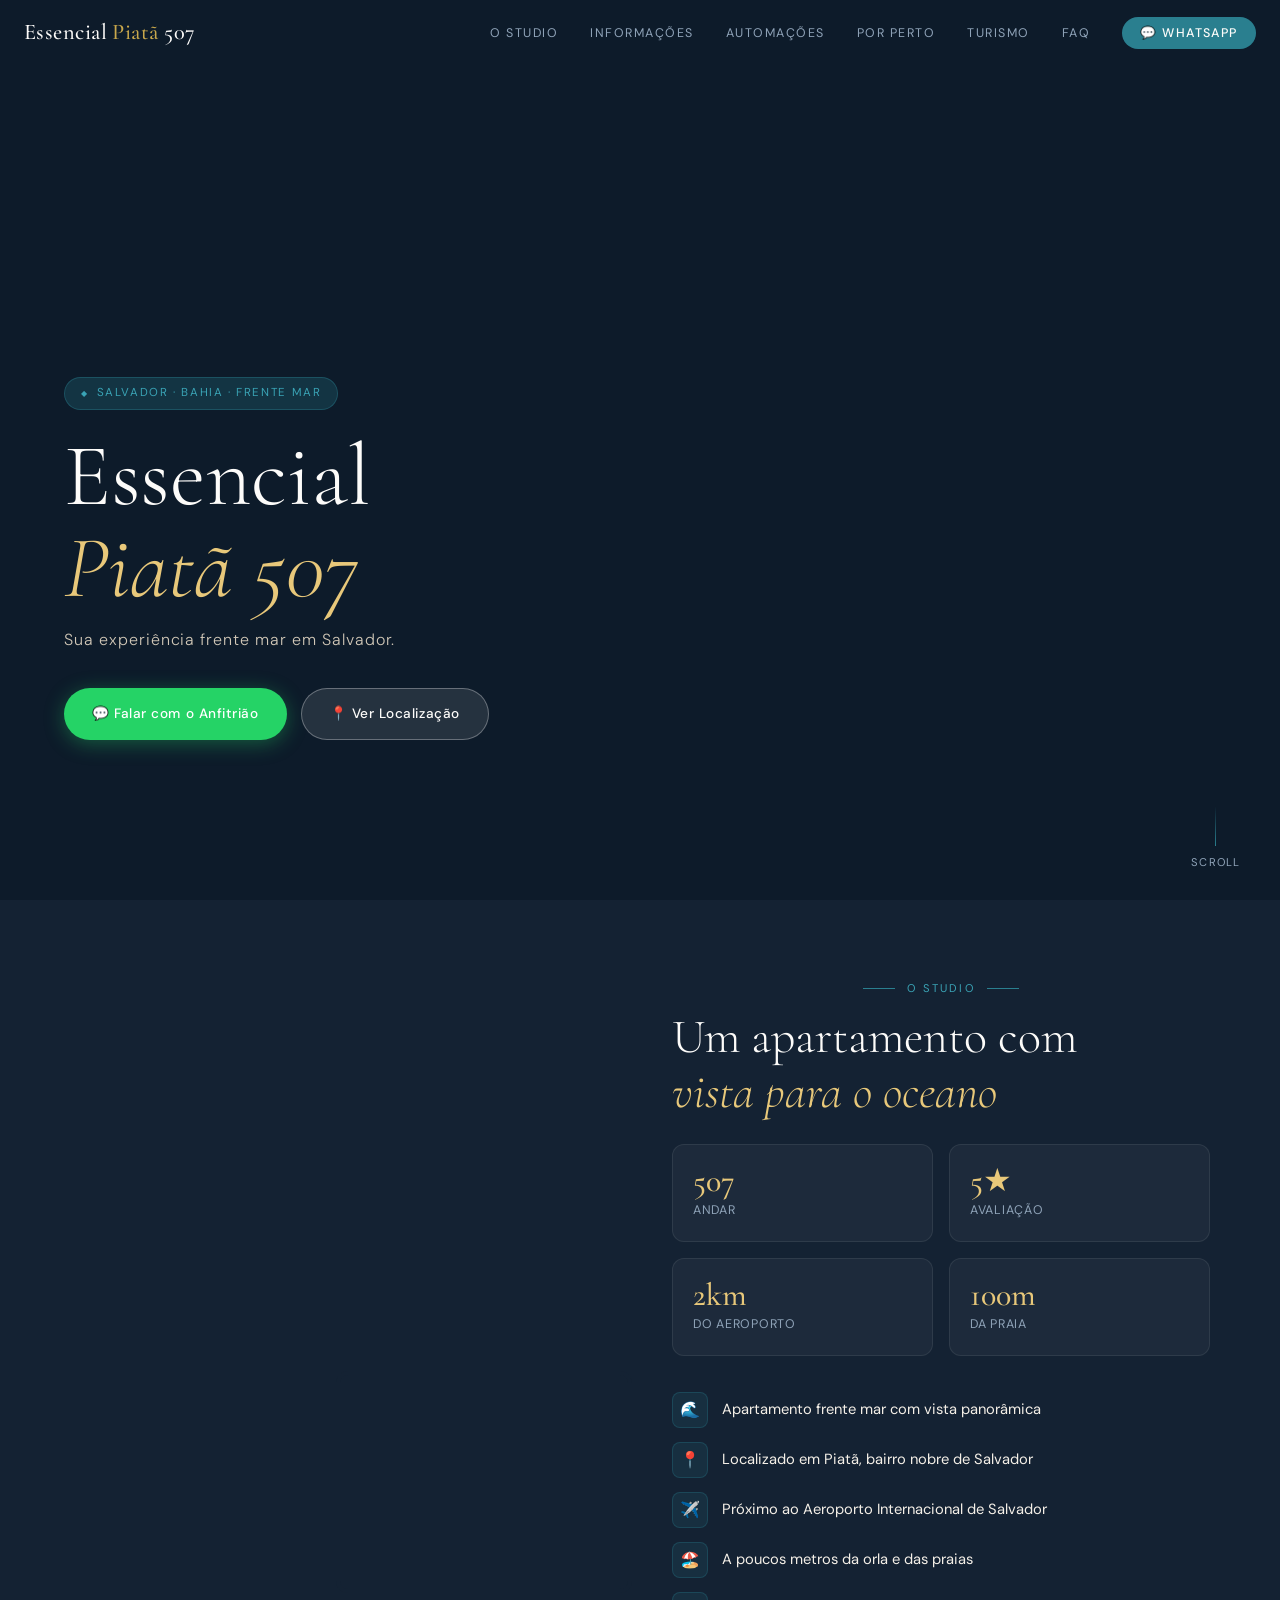
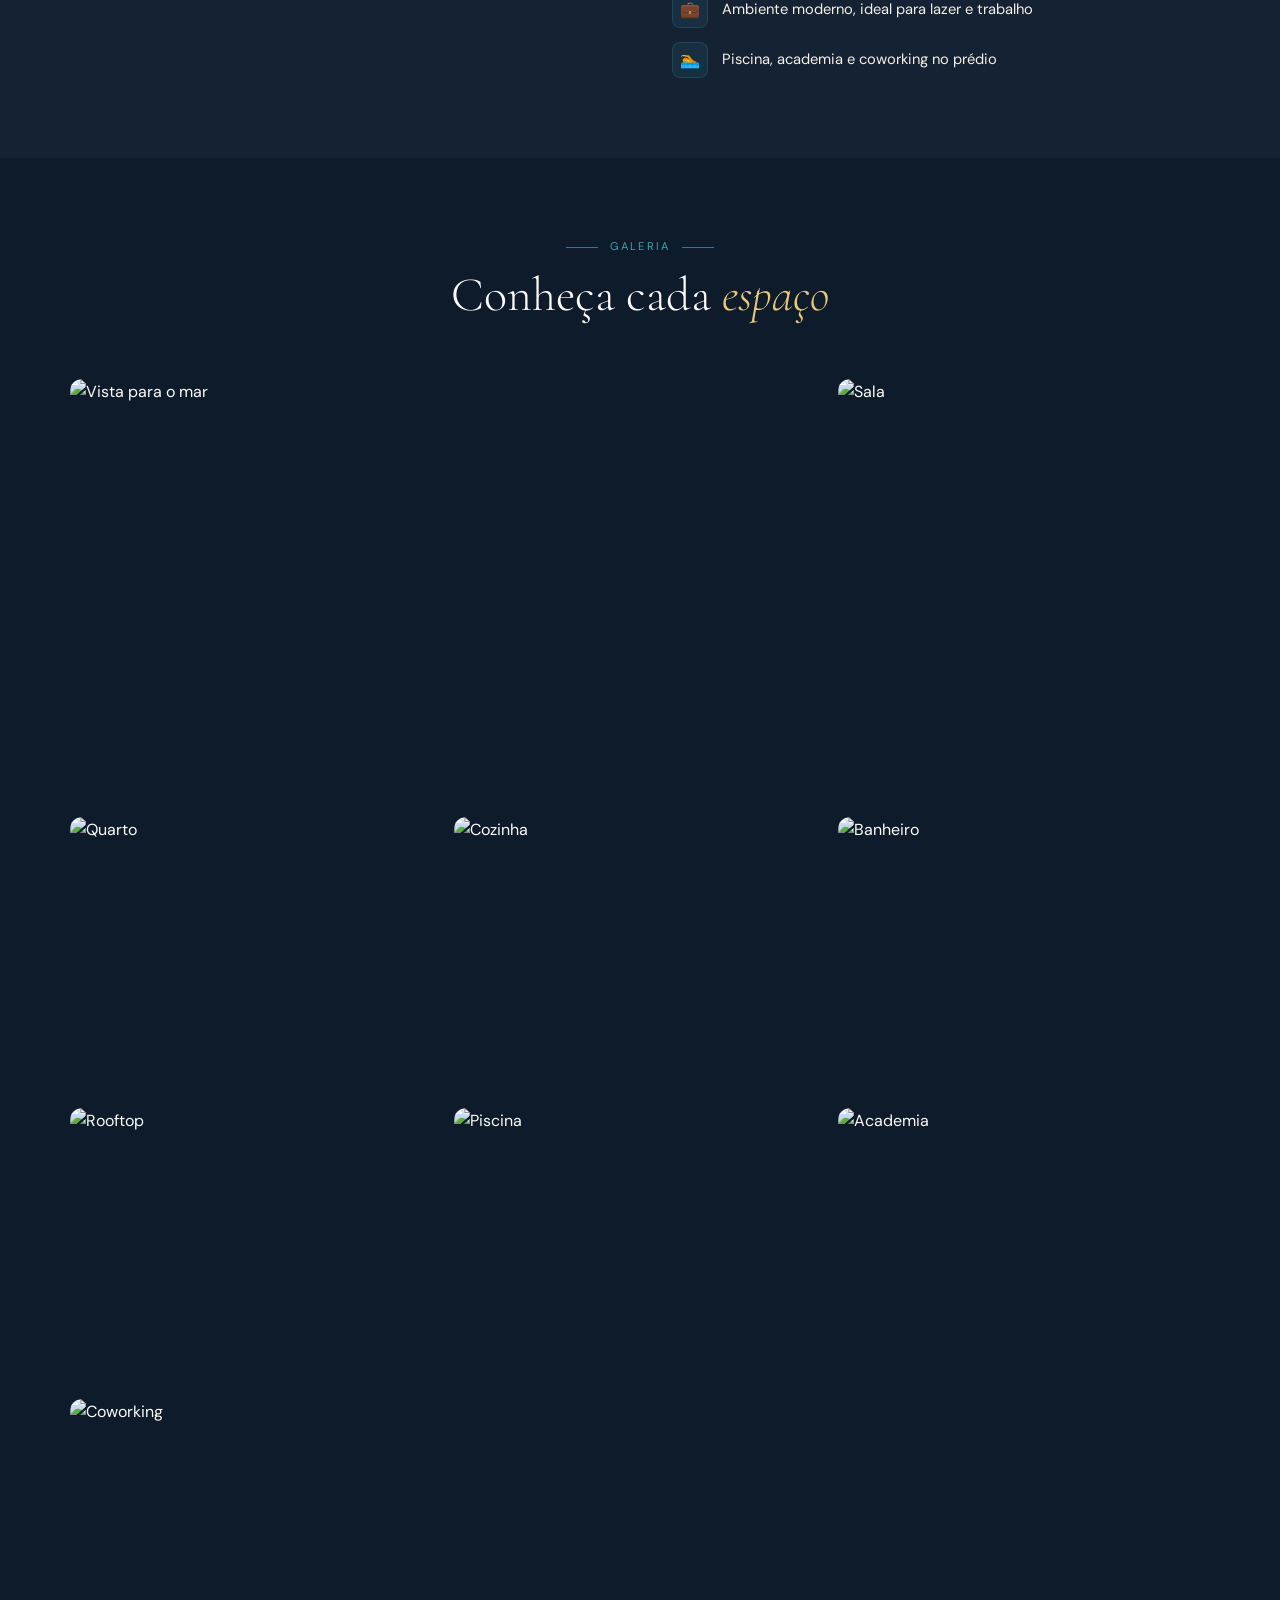
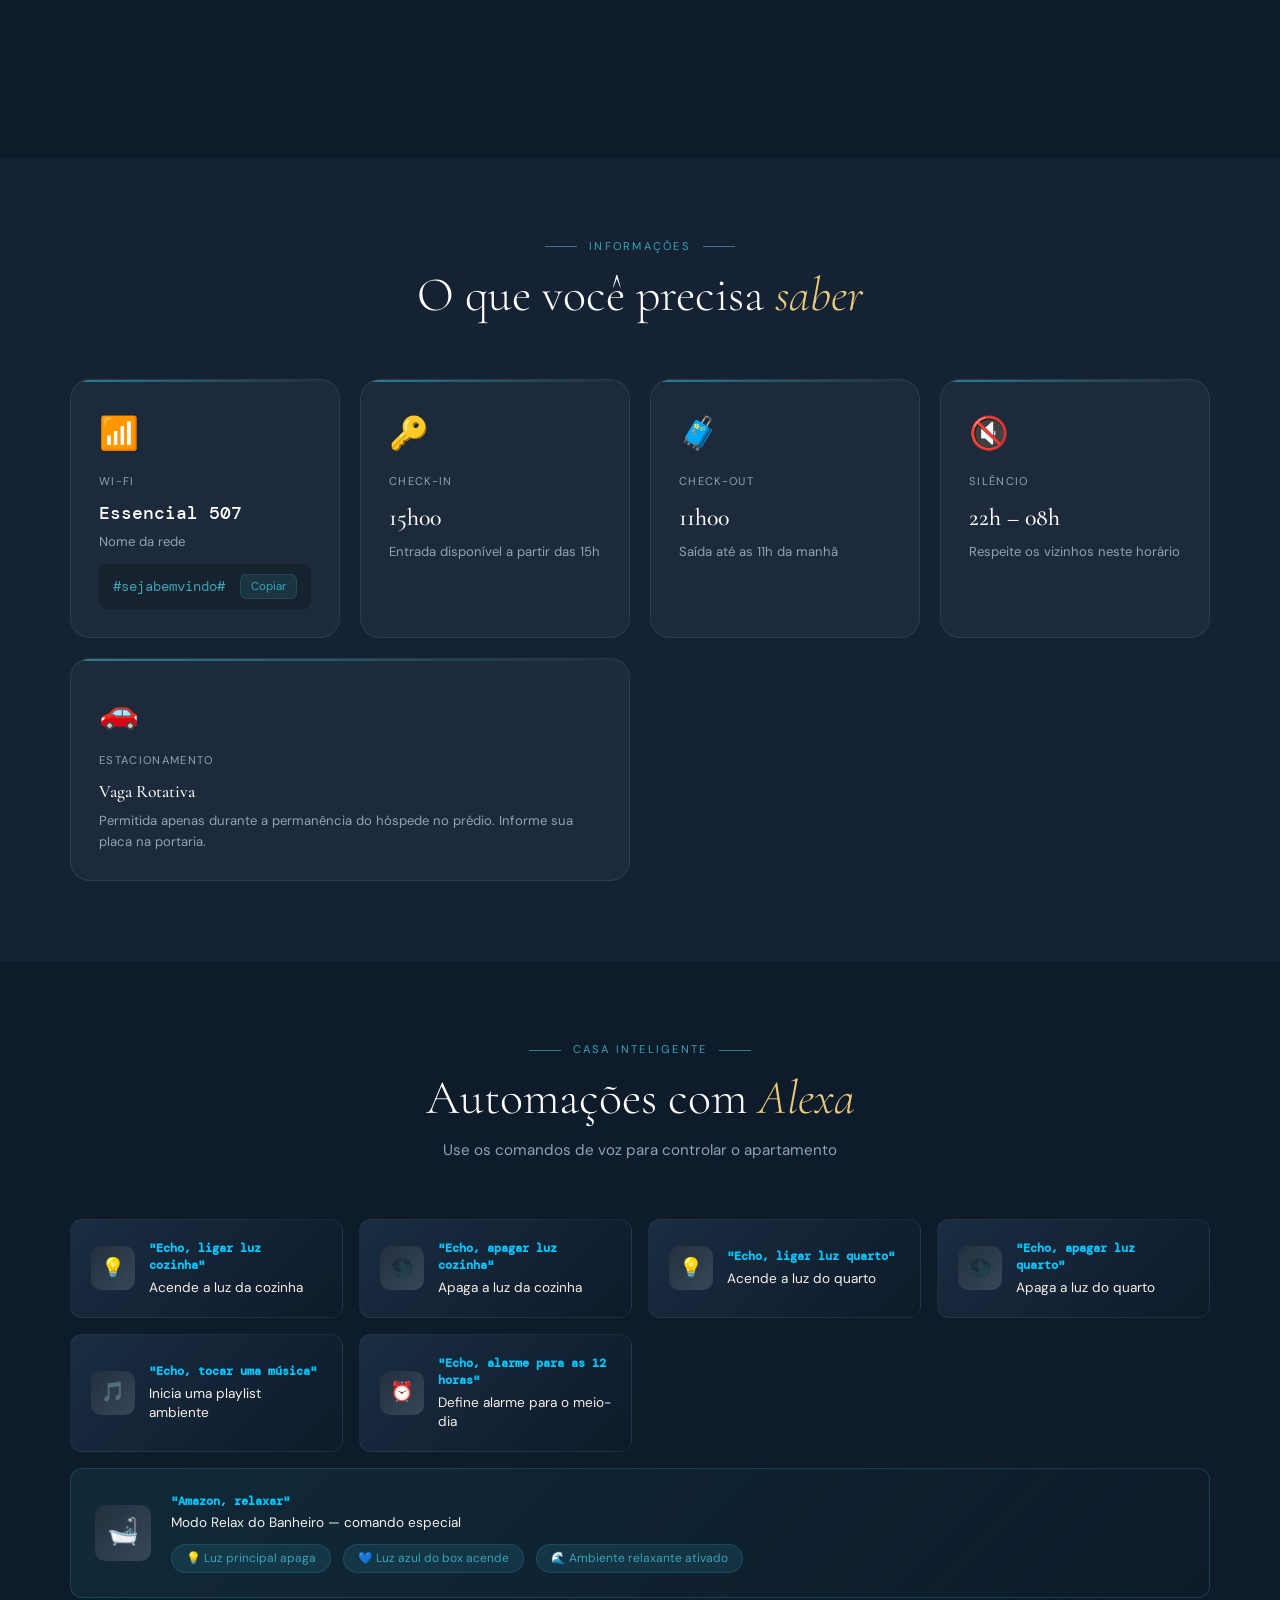
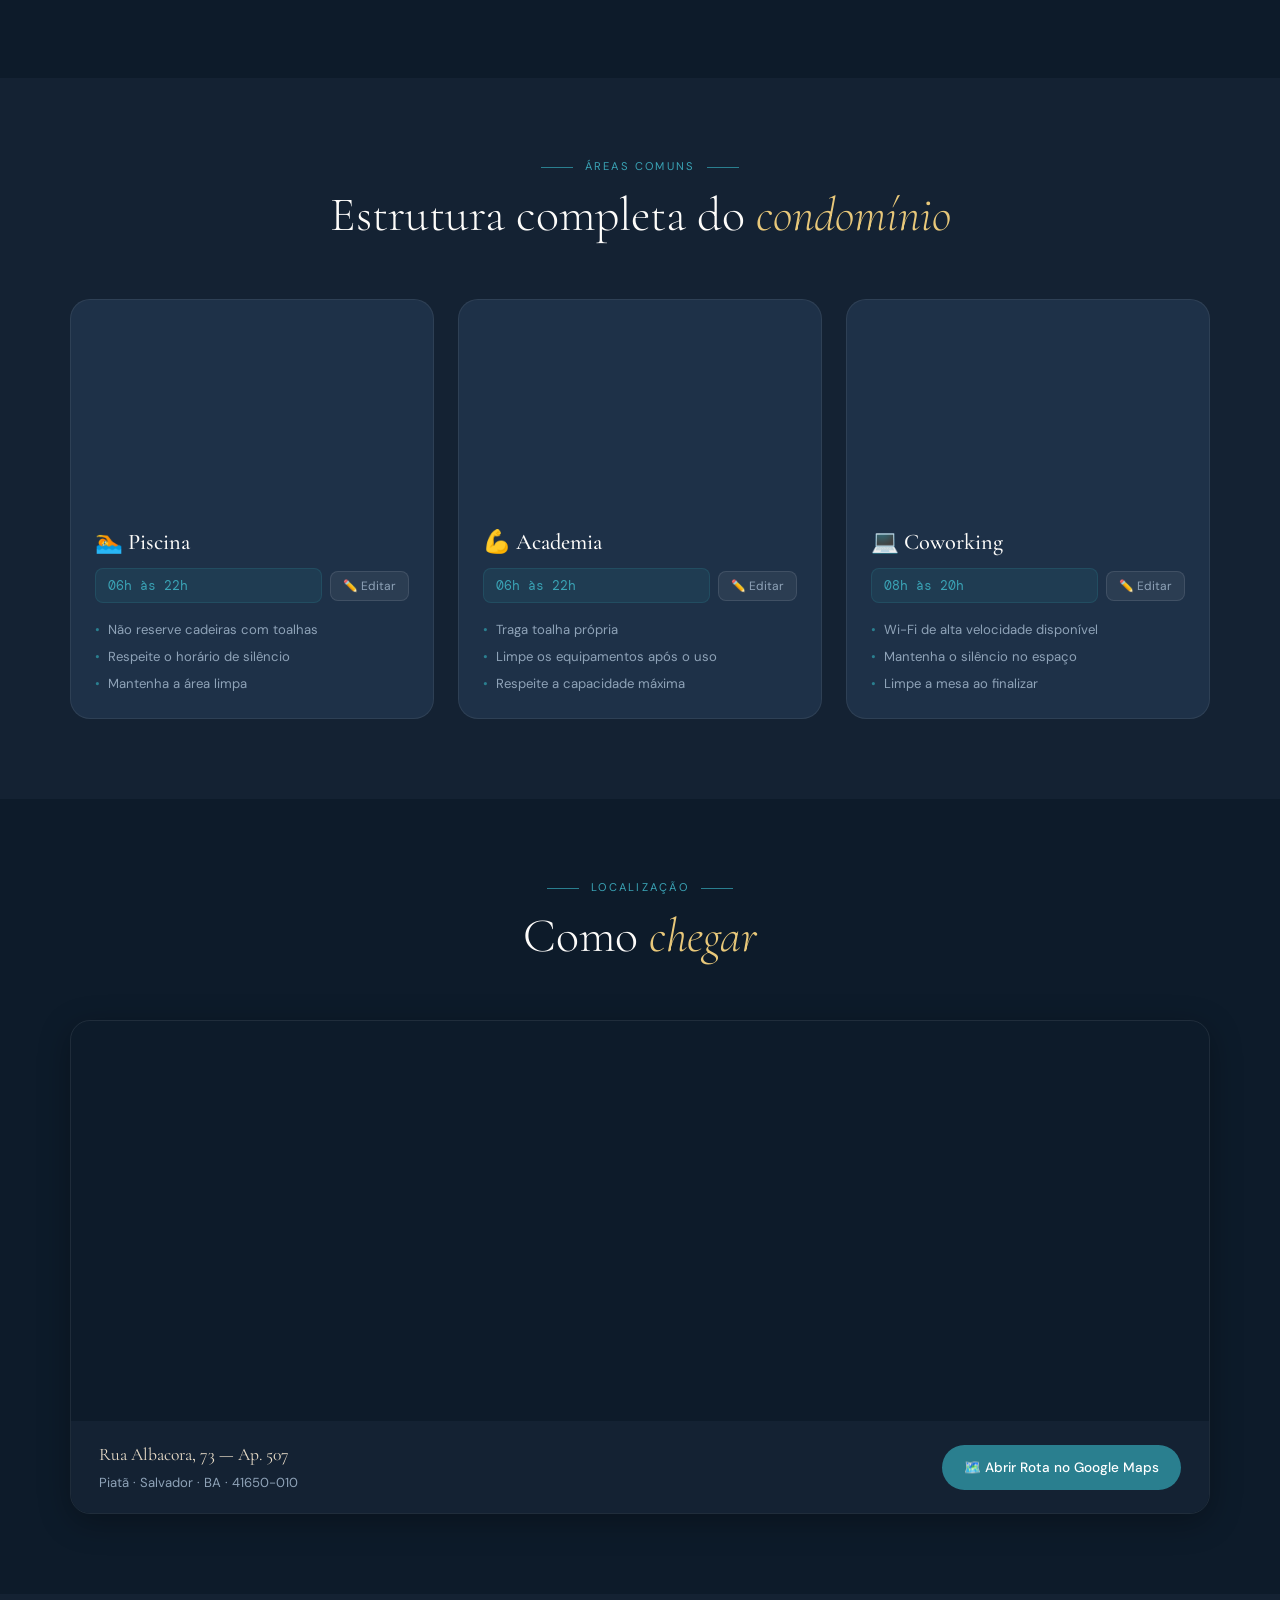
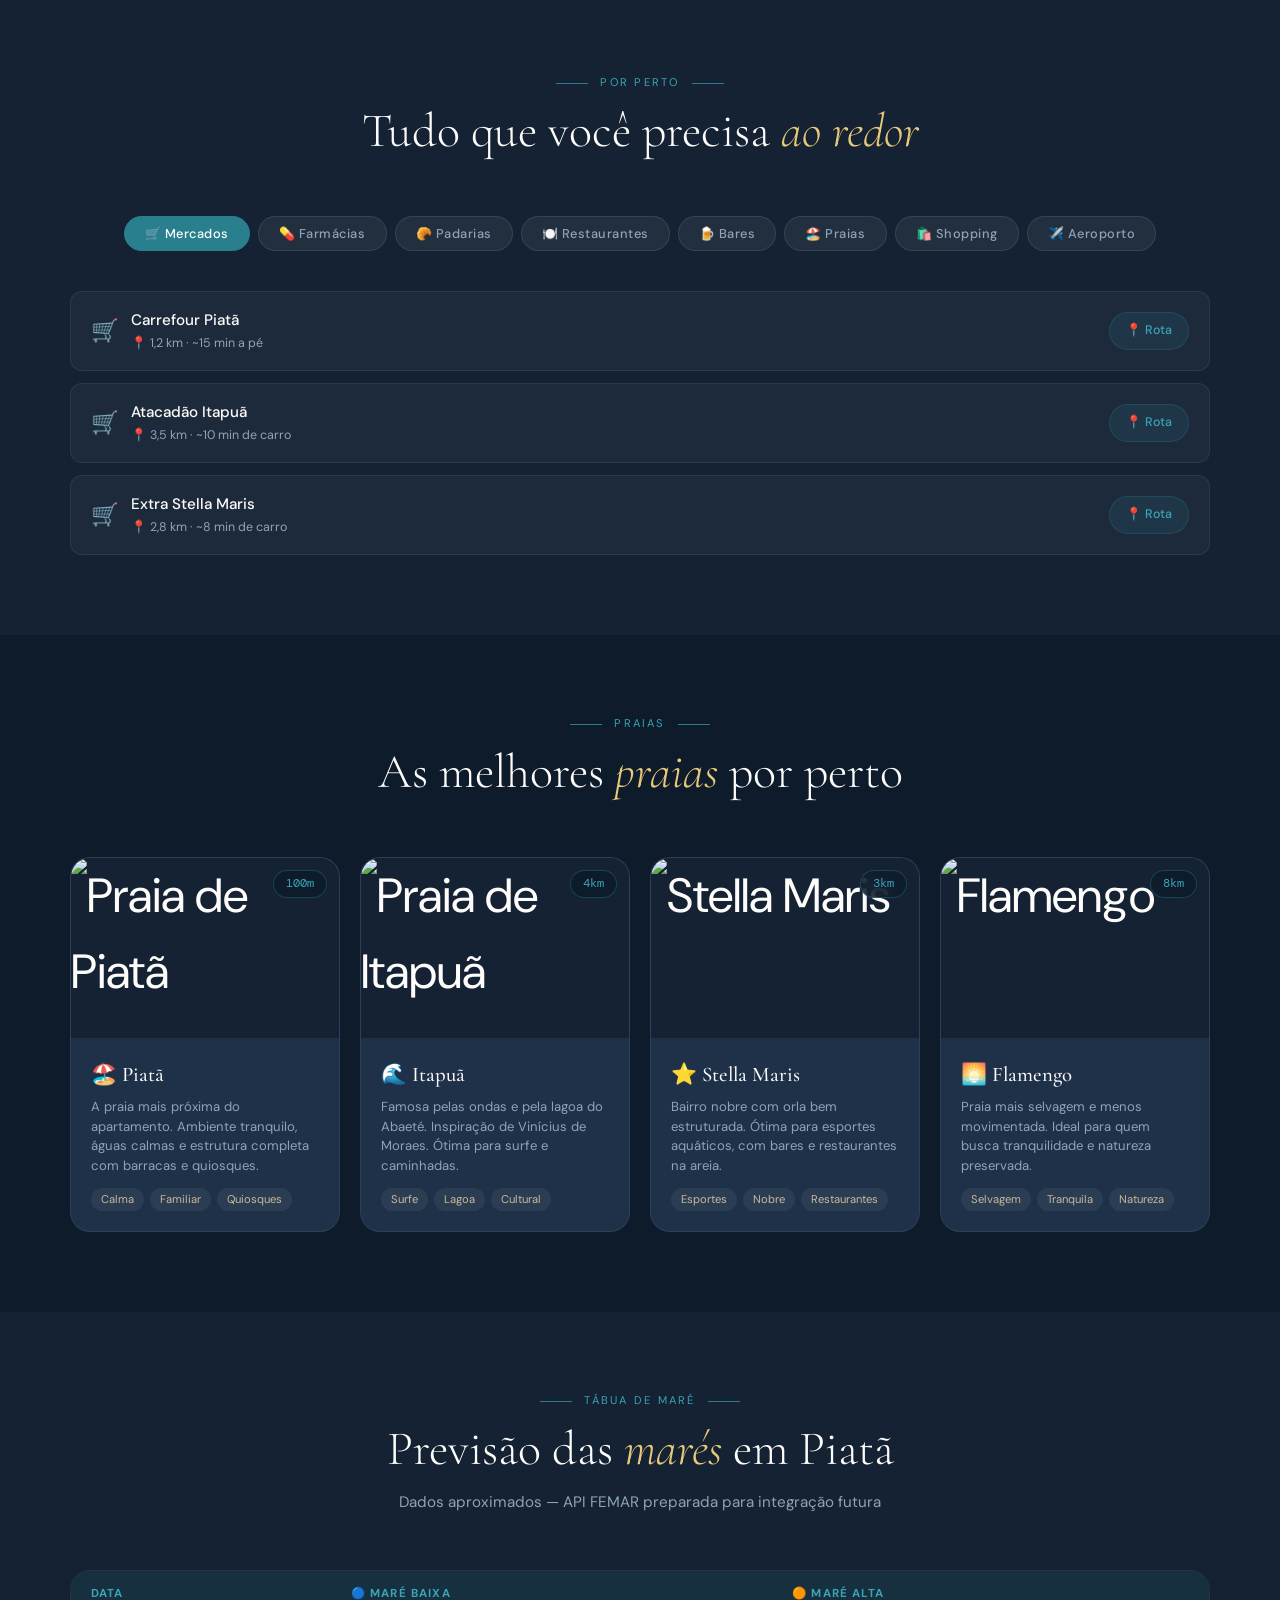
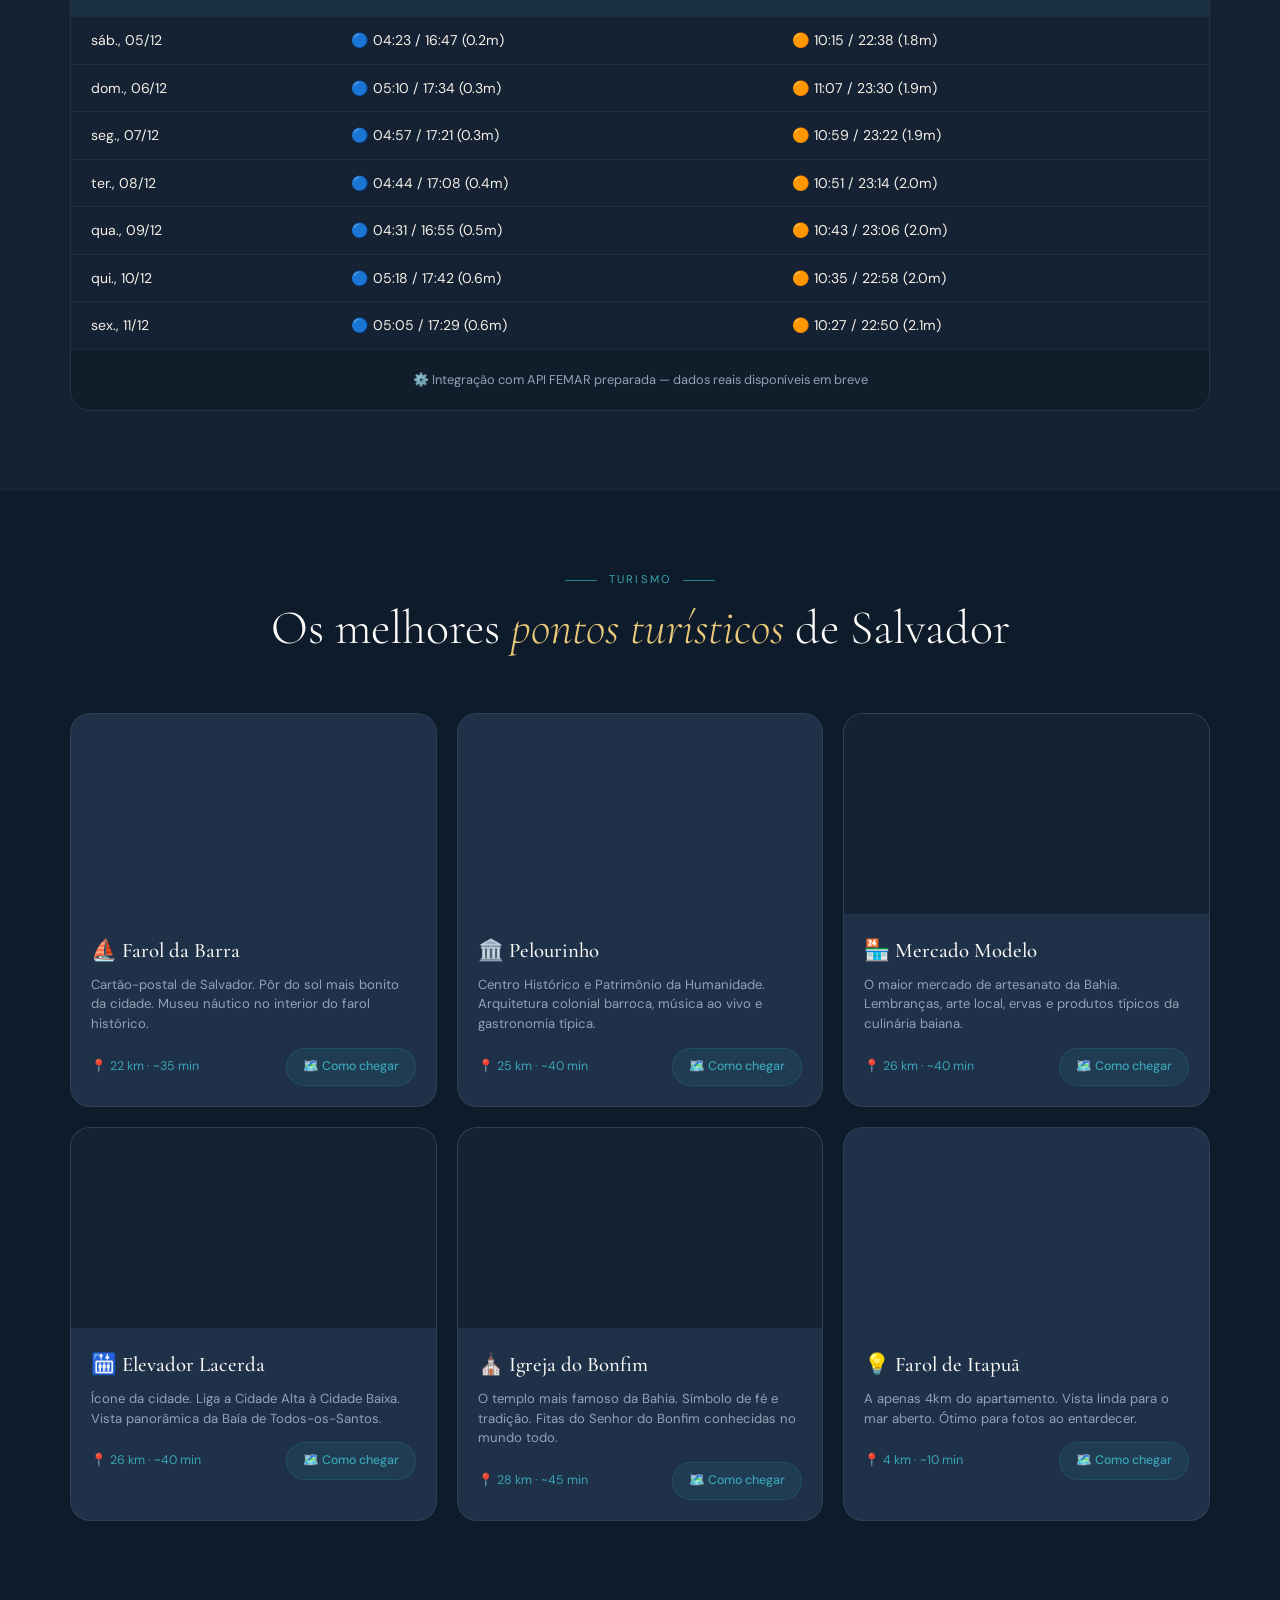
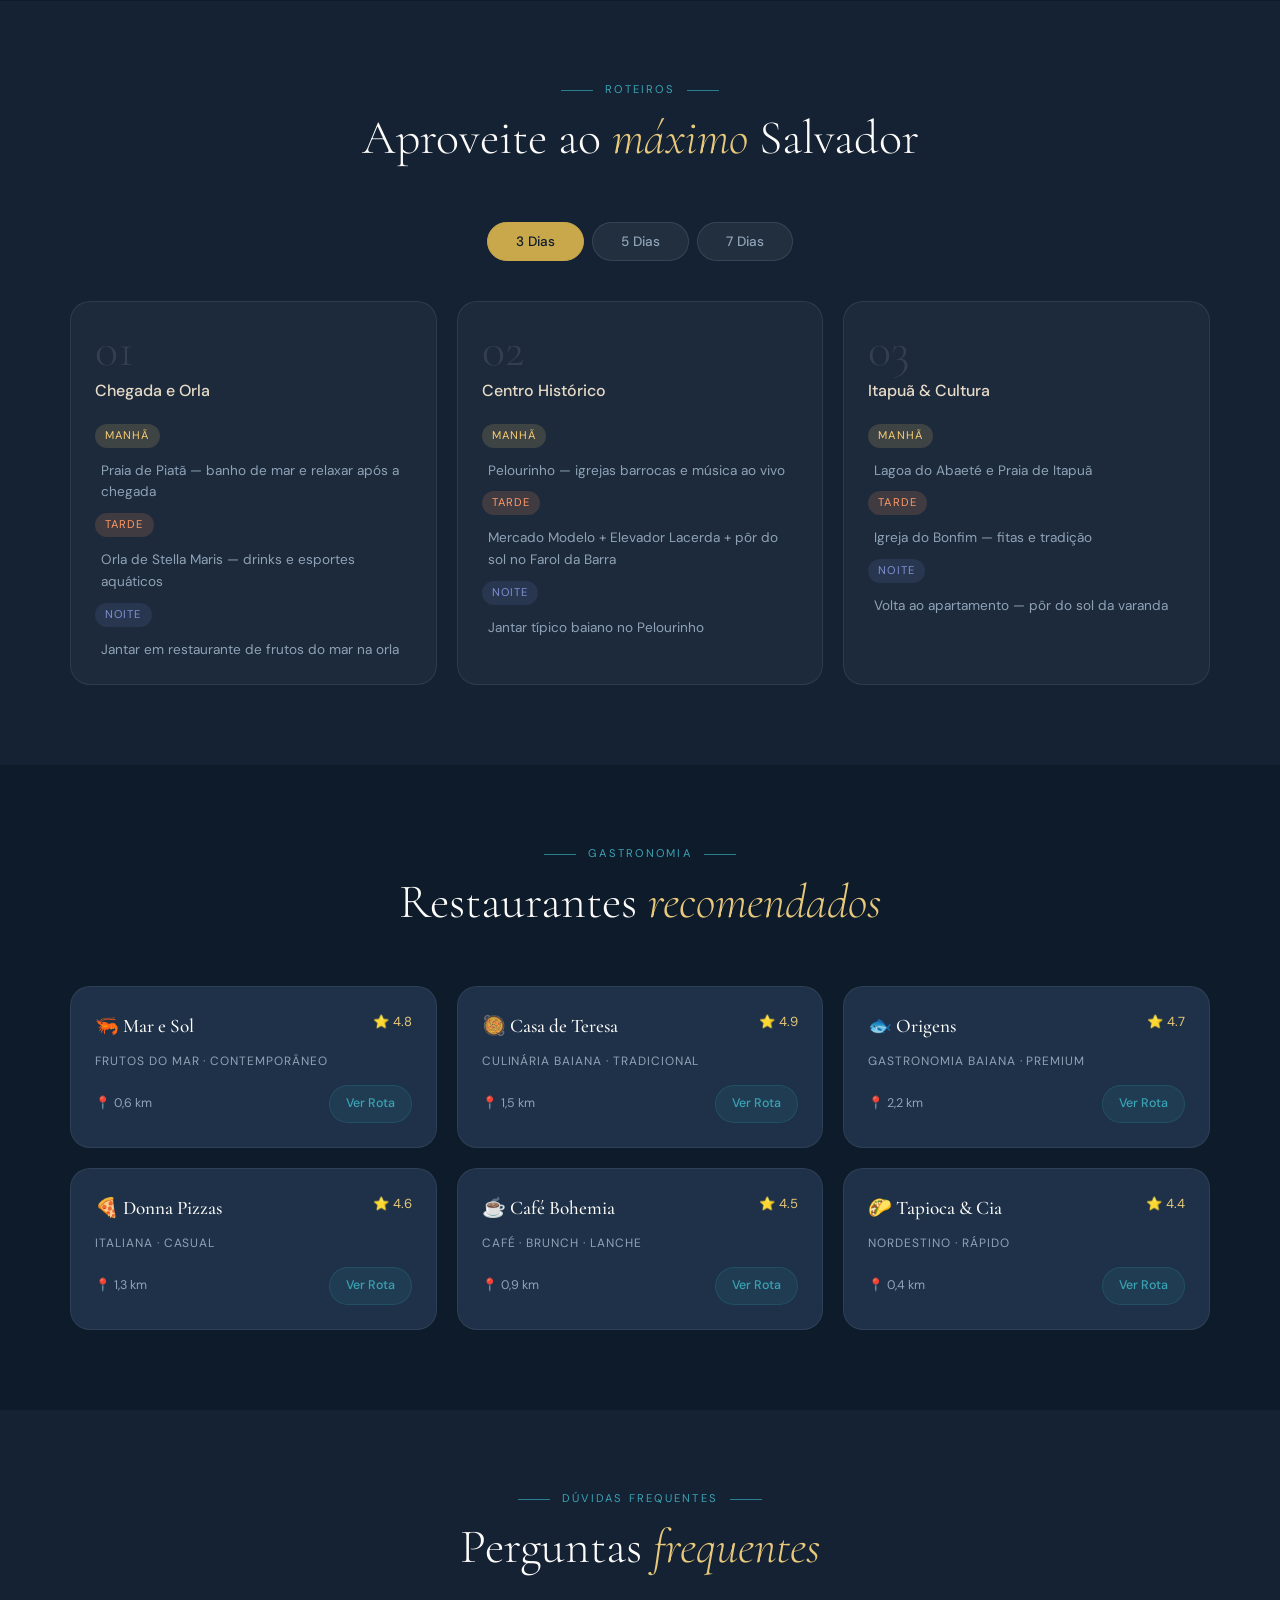
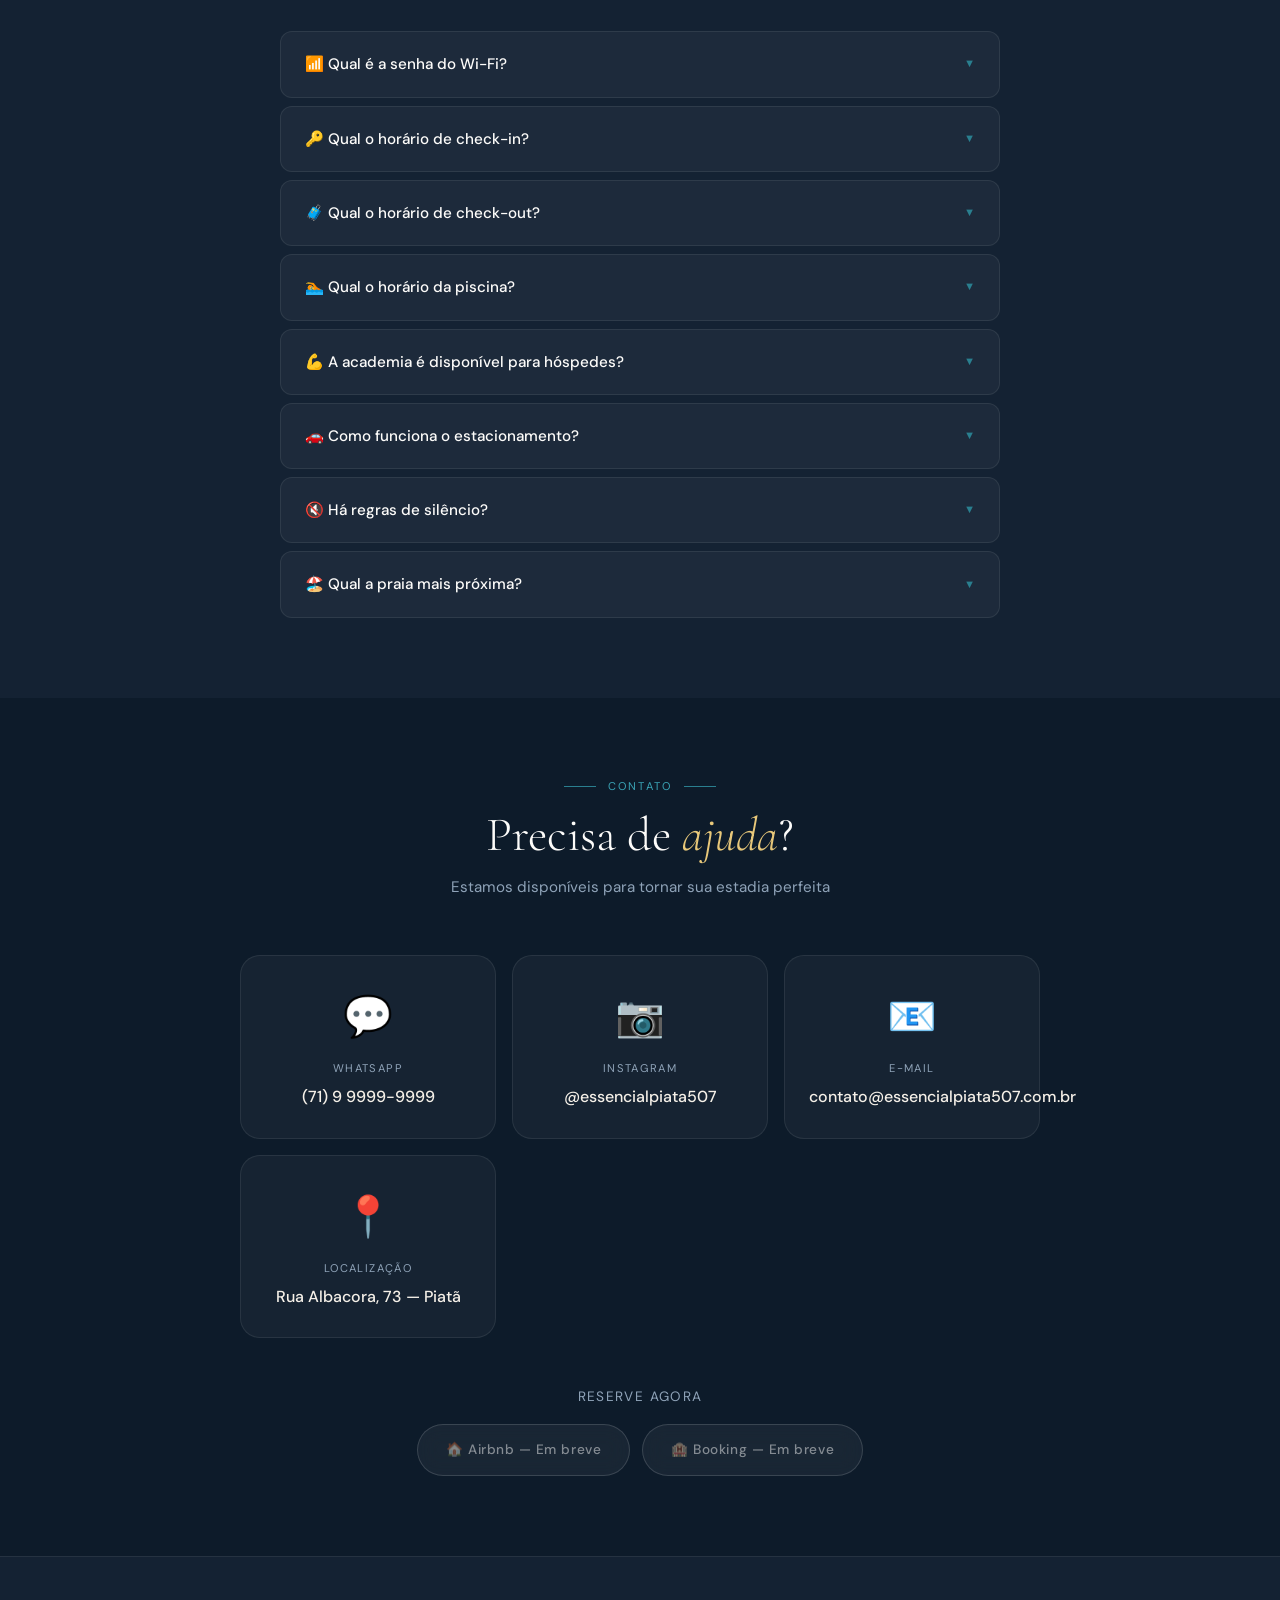
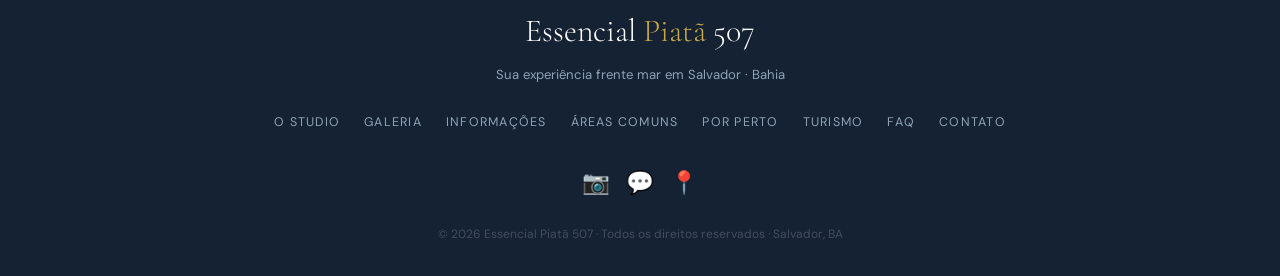
==== index.html @ 80f0c2ed "Add files via upload" ====
<!DOCTYPE html>
<html lang="pt-BR">
<head>
  <meta charset="UTF-8" />
  <meta name="viewport" content="width=device-width, initial-scale=1.0" />
  <title>Essencial Piatã 507 — Guia Digital do Hóspede</title>
  <meta name="description" content="Guia completo do apartamento Essencial Piatã 507 em Salvador-BA. Wi-Fi, automações, áreas comuns, pontos turísticos e muito mais." />
  <meta name="keywords" content="Piatã, Salvador, Airbnb, hospedagem, Essencial Piatã 507, frente mar, apartamento" />
  <meta name="author" content="Essencial Piatã 507" />

  <!-- Open Graph -->
  <meta property="og:title" content="Essencial Piatã 507 — Guia do Hóspede" />
  <meta property="og:description" content="Sua experiência frente mar em Salvador. Tudo que você precisa saber sobre o apartamento." />
  <meta property="og:type" content="website" />
  <meta property="og:url" content="https://seu-usuario.github.io/essencial-piata-507/" />
  <meta property="og:image" content="https://images.unsplash.com/photo-1507525428034-b723cf961d3e?w=1200&q=80" />

  <!-- Theme color -->
  <meta name="theme-color" content="#0d1b2a" />

  <!-- Favicon -->
  <link rel="icon" href="data:image/svg+xml,<svg xmlns='http://www.w3.org/2000/svg' viewBox='0 0 100 100'><text y='.9em' font-size='90'>🌊</text></svg>" />

  <link rel="stylesheet" href="css/style.css" />
</head>
<body>

<!-- ═══════════════════════════════════════════
     NAVBAR
═══════════════════════════════════════════ -->
<nav id="navbar">
  <div class="nav-logo">Essencial <span>Piatã</span> 507</div>

  <ul class="nav-links">
    <li><a href="#sobre">O Studio</a></li>
    <li><a href="#informacoes">Informações</a></li>
    <li><a href="#automacoes">Automações</a></li>
    <li><a href="#perto">Por Perto</a></li>
    <li><a href="#turismo">Turismo</a></li>
    <li><a href="#faq">FAQ</a></li>
    <li><a href="https://wa.me/5571999999999" class="nav-cta" target="_blank">💬 WhatsApp</a></li>
  </ul>

  <div class="nav-hamburger" id="hamburger">
    <span></span><span></span><span></span>
  </div>
</nav>

<!-- Mobile Menu -->
<div class="mobile-menu" id="mobileMenu">
  <a href="#sobre">O Studio</a>
  <a href="#informacoes">Informações</a>
  <a href="#automacoes">Automações</a>
  <a href="#galeria">Galeria</a>
  <a href="#areas">Áreas Comuns</a>
  <a href="#perto">Por Perto</a>
  <a href="#praias">Praias</a>
  <a href="#turismo">Turismo</a>
  <a href="#roteiros">Roteiros</a>
  <a href="#faq">FAQ</a>
  <a href="#contato">Contato</a>
</div>


<!-- ═══════════════════════════════════════════
     HERO
═══════════════════════════════════════════ -->
<section id="hero">
  <div class="hero-bg"></div>
  <div class="hero-content">
    <div class="hero-badge">Salvador · Bahia · Frente Mar</div>
    <h1 class="hero-title">
      Essencial<br>
      <em>Piatã 507</em>
    </h1>
    <p class="hero-slogan">Sua experiência frente mar em Salvador.</p>
    <div class="hero-actions">
      <a href="https://wa.me/5571999999999" class="btn btn-primary" target="_blank">
        💬 Falar com o Anfitrião
      </a>
      <a href="#chegando" class="btn btn-outline">
        📍 Ver Localização
      </a>
    </div>
  </div>
  <div class="hero-scroll">
    <div class="scroll-line"></div>
    scroll
  </div>
</section>


<!-- ═══════════════════════════════════════════
     SOBRE O STUDIO
═══════════════════════════════════════════ -->
<section id="sobre">
  <div class="container">
    <div class="sobre-grid">

      <div class="sobre-img-wrap fade-in">
        <div class="sobre-img-main" style="background: url('https://images.unsplash.com/photo-1560448204-603b3fc33ddc?w=800&q=80') center/cover; height: 480px; border-radius: 20px;"></div>
        <div class="sobre-img-accent" style="background: url('https://images.unsplash.com/photo-1507525428034-b723cf961d3e?w=600&q=80') center/cover;"></div>
      </div>

      <div class="fade-in">
        <div class="section-label">O Studio</div>
        <h2 class="section-title" style="text-align:left; margin-bottom: 24px;">
          Um apartamento com<br><em>vista para o oceano</em>
        </h2>

        <div class="sobre-stats">
          <div class="stat-item">
            <div class="stat-number">507</div>
            <div class="stat-label">Andar</div>
          </div>
          <div class="stat-item">
            <div class="stat-number">5★</div>
            <div class="stat-label">Avaliação</div>
          </div>
          <div class="stat-item">
            <div class="stat-number">2km</div>
            <div class="stat-label">Do Aeroporto</div>
          </div>
          <div class="stat-item">
            <div class="stat-number">100m</div>
            <div class="stat-label">Da Praia</div>
          </div>
        </div>

        <div class="features-list">
          <div class="feature-item">
            <div class="feature-icon">🌊</div>
            Apartamento frente mar com vista panorâmica
          </div>
          <div class="feature-item">
            <div class="feature-icon">📍</div>
            Localizado em Piatã, bairro nobre de Salvador
          </div>
          <div class="feature-item">
            <div class="feature-icon">✈️</div>
            Próximo ao Aeroporto Internacional de Salvador
          </div>
          <div class="feature-item">
            <div class="feature-icon">🏖️</div>
            A poucos metros da orla e das praias
          </div>
          <div class="feature-item">
            <div class="feature-icon">💼</div>
            Ambiente moderno, ideal para lazer e trabalho
          </div>
          <div class="feature-item">
            <div class="feature-icon">🏊</div>
            Piscina, academia e coworking no prédio
          </div>
        </div>
      </div>

    </div>
  </div>
</section>


<!-- ═══════════════════════════════════════════
     GALERIA
═══════════════════════════════════════════ -->
<section id="galeria">
  <div class="container">
    <div class="section-header fade-in">
      <div class="section-label">Galeria</div>
      <h2 class="section-title">Conheça cada <em>espaço</em></h2>
    </div>

    <div class="gallery-grid fade-in">

      <div class="gallery-item">
        <img src="https://images.unsplash.com/photo-1507525428034-b723cf961d3e?w=1200&q=80" alt="Vista para o mar" loading="lazy" />
        <div class="gallery-overlay"><span class="gallery-label">🌊 Vista para o Mar</span></div>
      </div>

      <div class="gallery-item">
        <img src="https://images.unsplash.com/photo-1560448204-603b3fc33ddc?w=600&q=80" alt="Sala" loading="lazy" />
        <div class="gallery-overlay"><span class="gallery-label">🛋️ Sala</span></div>
      </div>

      <div class="gallery-item">
        <img src="https://images.unsplash.com/photo-1586023492125-27b2c045efd7?w=600&q=80" alt="Quarto" loading="lazy" />
        <div class="gallery-overlay"><span class="gallery-label">🛏️ Quarto</span></div>
      </div>

      <div class="gallery-item">
        <img src="https://images.unsplash.com/photo-1556909114-f6e7ad7d3136?w=600&q=80" alt="Cozinha" loading="lazy" />
        <div class="gallery-overlay"><span class="gallery-label">🍳 Cozinha</span></div>
      </div>

      <div class="gallery-item">
        <img src="https://images.unsplash.com/photo-1552321554-5fefe8c9ef14?w=600&q=80" alt="Banheiro" loading="lazy" />
        <div class="gallery-overlay"><span class="gallery-label">🚿 Banheiro</span></div>
      </div>

      <div class="gallery-item">
        <img src="https://images.unsplash.com/photo-1568495248636-6432b97bd949?w=600&q=80" alt="Rooftop" loading="lazy" />
        <div class="gallery-overlay"><span class="gallery-label">🏙️ Rooftop</span></div>
      </div>

      <div class="gallery-item">
        <img src="https://images.unsplash.com/photo-1570827959983-6e63f9e33d7e?w=600&q=80" alt="Piscina" loading="lazy" />
        <div class="gallery-overlay"><span class="gallery-label">🏊 Piscina</span></div>
      </div>

      <div class="gallery-item">
        <img src="https://images.unsplash.com/photo-1534438327276-14e5300c3a48?w=600&q=80" alt="Academia" loading="lazy" />
        <div class="gallery-overlay"><span class="gallery-label">💪 Academia</span></div>
      </div>

      <div class="gallery-item">
        <img src="https://images.unsplash.com/photo-1497366216548-37526070297c?w=600&q=80" alt="Coworking" loading="lazy" />
        <div class="gallery-overlay"><span class="gallery-label">💻 Coworking</span></div>
      </div>

    </div>
  </div>
</section>

<!-- Lightbox -->
<div class="lightbox" id="lightbox">
  <button class="lightbox-close" id="lightboxClose">✕</button>
  <img id="lightboxImg" src="" alt="" />
</div>


<!-- ═══════════════════════════════════════════
     INFORMAÇÕES IMPORTANTES
═══════════════════════════════════════════ -->
<section id="informacoes">
  <div class="container">
    <div class="section-header fade-in">
      <div class="section-label">Informações</div>
      <h2 class="section-title">O que você precisa <em>saber</em></h2>
    </div>

    <div class="info-grid">

      <div class="info-card wifi-card fade-in">
        <div class="info-icon">📶</div>
        <div class="info-title">Wi-Fi</div>
        <div class="info-value">Essencial 507</div>
        <div class="info-sub">Nome da rede</div>
        <div class="wifi-password">
          <code>#sejabemvindo#</code>
          <button class="copy-btn" data-copy="#sejabemvindo#">Copiar</button>
        </div>
      </div>

      <div class="info-card fade-in">
        <div class="info-icon">🔑</div>
        <div class="info-title">Check-in</div>
        <div class="info-value">15h00</div>
        <div class="info-sub">Entrada disponível a partir das 15h</div>
      </div>

      <div class="info-card fade-in">
        <div class="info-icon">🧳</div>
        <div class="info-title">Check-out</div>
        <div class="info-value">11h00</div>
        <div class="info-sub">Saída até as 11h da manhã</div>
      </div>

      <div class="info-card fade-in">
        <div class="info-icon">🔇</div>
        <div class="info-title">Silêncio</div>
        <div class="info-value">22h – 08h</div>
        <div class="info-sub">Respeite os vizinhos neste horário</div>
      </div>

      <div class="info-card fade-in" style="grid-column: span 2;">
        <div class="info-icon">🚗</div>
        <div class="info-title">Estacionamento</div>
        <div class="info-value" style="font-size: 1.1rem;">Vaga Rotativa</div>
        <div class="info-sub">Permitida apenas durante a permanência do hóspede no prédio. Informe sua placa na portaria.</div>
      </div>

    </div>
  </div>
</section>


<!-- ═══════════════════════════════════════════
     AUTOMAÇÕES DA CASA
═══════════════════════════════════════════ -->
<section id="automacoes">
  <div class="container">
    <div class="section-header fade-in">
      <div class="section-label">Casa Inteligente</div>
      <h2 class="section-title">Automações com <em>Alexa</em></h2>
      <p class="section-sub">Use os comandos de voz para controlar o apartamento</p>
    </div>

    <div class="echo-grid">

      <div class="echo-card fade-in">
        <div class="echo-icon">💡</div>
        <div class="echo-text">
          <strong>"Echo, ligar luz cozinha"</strong>
          Acende a luz da cozinha
        </div>
      </div>

      <div class="echo-card fade-in">
        <div class="echo-icon">🌑</div>
        <div class="echo-text">
          <strong>"Echo, apagar luz cozinha"</strong>
          Apaga a luz da cozinha
        </div>
      </div>

      <div class="echo-card fade-in">
        <div class="echo-icon">💡</div>
        <div class="echo-text">
          <strong>"Echo, ligar luz quarto"</strong>
          Acende a luz do quarto
        </div>
      </div>

      <div class="echo-card fade-in">
        <div class="echo-icon">🌑</div>
        <div class="echo-text">
          <strong>"Echo, apagar luz quarto"</strong>
          Apaga a luz do quarto
        </div>
      </div>

      <div class="echo-card fade-in">
        <div class="echo-icon">🎵</div>
        <div class="echo-text">
          <strong>"Echo, tocar uma música"</strong>
          Inicia uma playlist ambiente
        </div>
      </div>

      <div class="echo-card fade-in">
        <div class="echo-icon">⏰</div>
        <div class="echo-text">
          <strong>"Echo, alarme para as 12 horas"</strong>
          Define alarme para o meio-dia
        </div>
      </div>

      <!-- Modo Relax Banheiro -->
      <div class="echo-card echo-special fade-in">
        <div class="echo-special-inner">
          <div class="echo-icon" style="width:56px;height:56px;font-size:1.6rem;">🛁</div>
          <div>
            <div class="echo-text">
              <strong>"Amazon, relaxar"</strong>
              Modo Relax do Banheiro — comando especial
            </div>
            <div class="echo-special-effects">
              <span class="effect-tag">💡 Luz principal apaga</span>
              <span class="effect-tag">💙 Luz azul do box acende</span>
              <span class="effect-tag">🌊 Ambiente relaxante ativado</span>
            </div>
          </div>
        </div>
      </div>

    </div>
  </div>
</section>


<!-- ═══════════════════════════════════════════
     ÁREAS COMUNS
═══════════════════════════════════════════ -->
<section id="areas">
  <div class="container">
    <div class="section-header fade-in">
      <div class="section-label">Áreas Comuns</div>
      <h2 class="section-title">Estrutura completa do <em>condomínio</em></h2>
    </div>

    <div class="areas-grid">

      <div class="area-card fade-in">
        <div class="area-img" style="background:url('https://images.unsplash.com/photo-1570827959983-6e63f9e33d7e?w=600&q=80') center/cover"></div>
        <div class="area-body">
          <div class="area-name">🏊 Piscina</div>
          <div class="area-schedule">
            <div class="area-time" id="timePool">06h às 22h</div>
            <button class="area-edit-btn">✏️ Editar</button>
          </div>
          <div class="area-rules">
            <div class="area-rule">Não reserve cadeiras com toalhas</div>
            <div class="area-rule">Respeite o horário de silêncio</div>
            <div class="area-rule">Mantenha a área limpa</div>
          </div>
        </div>
      </div>

      <div class="area-card fade-in">
        <div class="area-img" style="background:url('https://images.unsplash.com/photo-1534438327276-14e5300c3a48?w=600&q=80') center/cover"></div>
        <div class="area-body">
          <div class="area-name">💪 Academia</div>
          <div class="area-schedule">
            <div class="area-time" id="timeGym">06h às 22h</div>
            <button class="area-edit-btn">✏️ Editar</button>
          </div>
          <div class="area-rules">
            <div class="area-rule">Traga toalha própria</div>
            <div class="area-rule">Limpe os equipamentos após o uso</div>
            <div class="area-rule">Respeite a capacidade máxima</div>
          </div>
        </div>
      </div>

      <div class="area-card fade-in">
        <div class="area-img" style="background:url('https://images.unsplash.com/photo-1497366216548-37526070297c?w=600&q=80') center/cover"></div>
        <div class="area-body">
          <div class="area-name">💻 Coworking</div>
          <div class="area-schedule">
            <div class="area-time" id="timeCowork">08h às 20h</div>
            <button class="area-edit-btn">✏️ Editar</button>
          </div>
          <div class="area-rules">
            <div class="area-rule">Wi-Fi de alta velocidade disponível</div>
            <div class="area-rule">Mantenha o silêncio no espaço</div>
            <div class="area-rule">Limpe a mesa ao finalizar</div>
          </div>
        </div>
      </div>

    </div>
  </div>
</section>


<!-- ═══════════════════════════════════════════
     COMO CHEGAR
═══════════════════════════════════════════ -->
<section id="chegando">
  <div class="container">
    <div class="section-header fade-in">
      <div class="section-label">Localização</div>
      <h2 class="section-title">Como <em>chegar</em></h2>
    </div>

    <div class="map-container fade-in">
      <iframe
        src="https://www.google.com/maps/embed?pb=!1m18!1m12!1m3!1d3888!2d-38.4!3d-12.97!2m3!1f0!2f0!3f0!3m2!1i1024!2i768!4f13.1!3m3!1m2!1s0x0%3A0x0!2zMTLCsDU4JzEyLjAiUyAzOMKwMjQnMDAuMCJX!5e0!3m2!1spt-BR!2sbr!4v1"
        allowfullscreen=""
        loading="lazy"
        referrerpolicy="no-referrer-when-downgrade"
        title="Localização Essencial Piatã 507">
      </iframe>
      <div class="map-info">
        <div>
          <div class="address-text">Rua Albacora, 73 — Ap. 507</div>
          <div class="address-sub">Piatã · Salvador · BA · 41650-010</div>
        </div>
        <a
          href="https://www.google.com/maps/dir/?api=1&destination=Rua+Albacora+73+Piata+Salvador+BA"
          target="_blank"
          class="btn-maps">
          🗺️ Abrir Rota no Google Maps
        </a>
      </div>
    </div>
  </div>
</section>


<!-- ═══════════════════════════════════════════
     O QUE TEM POR PERTO
═══════════════════════════════════════════ -->
<section id="perto">
  <div class="container">
    <div class="section-header fade-in">
      <div class="section-label">Por Perto</div>
      <h2 class="section-title">Tudo que você precisa <em>ao redor</em></h2>
    </div>

    <div class="nearby-tabs fade-in">
      <button class="nearby-tab active" data-target="tab-mercados">🛒 Mercados</button>
      <button class="nearby-tab" data-target="tab-farmacias">💊 Farmácias</button>
      <button class="nearby-tab" data-target="tab-padarias">🥐 Padarias</button>
      <button class="nearby-tab" data-target="tab-restaurantes-b">🍽️ Restaurantes</button>
      <button class="nearby-tab" data-target="tab-bares">🍺 Bares</button>
      <button class="nearby-tab" data-target="tab-praias-b">🏖️ Praias</button>
      <button class="nearby-tab" data-target="tab-shopping">🛍️ Shopping</button>
      <button class="nearby-tab" data-target="tab-aeroporto">✈️ Aeroporto</button>
    </div>

    <div id="tab-mercados" class="nearby-panel active fade-in">
      <div class="nearby-list">
        <div class="nearby-item">
          <div class="nearby-info"><div class="nearby-emoji">🛒</div><div><div class="nearby-name">Carrefour Piatã</div><div class="nearby-dist">📍 1,2 km · ~15 min a pé</div></div></div>
          <a href="https://maps.google.com/?q=Carrefour+Piata+Salvador" target="_blank" class="btn-rota">📍 Rota</a>
        </div>
        <div class="nearby-item">
          <div class="nearby-info"><div class="nearby-emoji">🛒</div><div><div class="nearby-name">Atacadão Itapuã</div><div class="nearby-dist">📍 3,5 km · ~10 min de carro</div></div></div>
          <a href="https://maps.google.com/?q=Atacadao+Itapua+Salvador" target="_blank" class="btn-rota">📍 Rota</a>
        </div>
        <div class="nearby-item">
          <div class="nearby-info"><div class="nearby-emoji">🛒</div><div><div class="nearby-name">Extra Stella Maris</div><div class="nearby-dist">📍 2,8 km · ~8 min de carro</div></div></div>
          <a href="https://maps.google.com/?q=Extra+Stella+Maris+Salvador" target="_blank" class="btn-rota">📍 Rota</a>
        </div>
      </div>
    </div>

    <div id="tab-farmacias" class="nearby-panel fade-in">
      <div class="nearby-list">
        <div class="nearby-item">
          <div class="nearby-info"><div class="nearby-emoji">💊</div><div><div class="nearby-name">Drogasil Piatã</div><div class="nearby-dist">📍 0,8 km · ~10 min a pé</div></div></div>
          <a href="https://maps.google.com/?q=Drogasil+Piata+Salvador" target="_blank" class="btn-rota">📍 Rota</a>
        </div>
        <div class="nearby-item">
          <div class="nearby-info"><div class="nearby-emoji">💊</div><div><div class="nearby-name">Droga Raia</div><div class="nearby-dist">📍 1,1 km · ~14 min a pé</div></div></div>
          <a href="https://maps.google.com/?q=Droga+Raia+Piata+Salvador" target="_blank" class="btn-rota">📍 Rota</a>
        </div>
      </div>
    </div>

    <div id="tab-padarias" class="nearby-panel fade-in">
      <div class="nearby-list">
        <div class="nearby-item">
          <div class="nearby-info"><div class="nearby-emoji">🥐</div><div><div class="nearby-name">Padaria do Povo</div><div class="nearby-dist">📍 0,5 km · ~6 min a pé</div></div></div>
          <a href="https://maps.google.com/?q=Padaria+do+Povo+Piata+Salvador" target="_blank" class="btn-rota">📍 Rota</a>
        </div>
        <div class="nearby-item">
          <div class="nearby-info"><div class="nearby-emoji">☕</div><div><div class="nearby-name">Café com Leite</div><div class="nearby-dist">📍 1,0 km · ~12 min a pé</div></div></div>
          <a href="https://maps.google.com/?q=Cafe+com+Leite+Salvador" target="_blank" class="btn-rota">📍 Rota</a>
        </div>
      </div>
    </div>

    <div id="tab-restaurantes-b" class="nearby-panel fade-in">
      <div class="nearby-list">
        <div class="nearby-item">
          <div class="nearby-info"><div class="nearby-emoji">🦐</div><div><div class="nearby-name">Restaurante Mar e Sol</div><div class="nearby-dist">📍 0,6 km · Frutos do mar</div></div></div>
          <a href="https://maps.google.com/?q=Restaurante+Mar+e+Sol+Piata+Salvador" target="_blank" class="btn-rota">📍 Rota</a>
        </div>
        <div class="nearby-item">
          <div class="nearby-info"><div class="nearby-emoji">🍕</div><div><div class="nearby-name">Pizzaria Bella Napoli</div><div class="nearby-dist">📍 1,3 km · Italiana</div></div></div>
          <a href="https://maps.google.com/?q=Pizzaria+Bella+Napoli+Piata" target="_blank" class="btn-rota">📍 Rota</a>
        </div>
        <div class="nearby-item">
          <div class="nearby-info"><div class="nearby-emoji">🍱</div><div><div class="nearby-name">Acarajé da Dinha</div><div class="nearby-dist">📍 2,0 km · Culinária Baiana</div></div></div>
          <a href="https://maps.google.com/?q=Acaraje+da+Dinha+Salvador" target="_blank" class="btn-rota">📍 Rota</a>
        </div>
      </div>
    </div>

    <div id="tab-bares" class="nearby-panel fade-in">
      <div class="nearby-list">
        <div class="nearby-item">
          <div class="nearby-info"><div class="nearby-emoji">🍺</div><div><div class="nearby-name">Bar da Praia</div><div class="nearby-dist">📍 0,3 km · Na orla</div></div></div>
          <a href="https://maps.google.com/?q=Bar+da+Praia+Piata+Salvador" target="_blank" class="btn-rota">📍 Rota</a>
        </div>
        <div class="nearby-item">
          <div class="nearby-info"><div class="nearby-emoji">🍹</div><div><div class="nearby-name">Quiosque Sunset</div><div class="nearby-dist">📍 0,8 km · Drinks e petiscos</div></div></div>
          <a href="https://maps.google.com/?q=Quiosque+Sunset+Piata+Salvador" target="_blank" class="btn-rota">📍 Rota</a>
        </div>
      </div>
    </div>

    <div id="tab-praias-b" class="nearby-panel fade-in">
      <div class="nearby-list">
        <div class="nearby-item">
          <div class="nearby-info"><div class="nearby-emoji">🏖️</div><div><div class="nearby-name">Praia de Piatã</div><div class="nearby-dist">📍 100 m · A pé</div></div></div>
          <a href="https://maps.google.com/?q=Praia+de+Piata+Salvador" target="_blank" class="btn-rota">📍 Ver</a>
        </div>
        <div class="nearby-item">
          <div class="nearby-info"><div class="nearby-emoji">🌊</div><div><div class="nearby-name">Praia de Itapuã</div><div class="nearby-dist">📍 4 km · 10 min</div></div></div>
          <a href="https://maps.google.com/?q=Praia+Itapua+Salvador" target="_blank" class="btn-rota">📍 Ver</a>
        </div>
        <div class="nearby-item">
          <div class="nearby-info"><div class="nearby-emoji">🌊</div><div><div class="nearby-name">Stella Maris</div><div class="nearby-dist">📍 3 km · 8 min</div></div></div>
          <a href="https://maps.google.com/?q=Praia+Stella+Maris+Salvador" target="_blank" class="btn-rota">📍 Ver</a>
        </div>
      </div>
    </div>

    <div id="tab-shopping" class="nearby-panel fade-in">
      <div class="nearby-list">
        <div class="nearby-item">
          <div class="nearby-info"><div class="nearby-emoji">🛍️</div><div><div class="nearby-name">Shopping Bela Vista</div><div class="nearby-dist">📍 18 km · 25 min de carro</div></div></div>
          <a href="https://maps.google.com/?q=Shopping+Bela+Vista+Salvador" target="_blank" class="btn-rota">📍 Rota</a>
        </div>
        <div class="nearby-item">
          <div class="nearby-info"><div class="nearby-emoji">🛍️</div><div><div class="nearby-name">Salvador Norte Shopping</div><div class="nearby-dist">📍 10 km · 20 min de carro</div></div></div>
          <a href="https://maps.google.com/?q=Salvador+Norte+Shopping" target="_blank" class="btn-rota">📍 Rota</a>
        </div>
      </div>
    </div>

    <div id="tab-aeroporto" class="nearby-panel fade-in">
      <div class="nearby-list">
        <div class="nearby-item">
          <div class="nearby-info"><div class="nearby-emoji">✈️</div><div><div class="nearby-name">Aeroporto Internacional de Salvador</div><div class="nearby-dist">📍 6 km · ~15 min de carro</div></div></div>
          <a href="https://maps.google.com/?q=Aeroporto+Internacional+de+Salvador" target="_blank" class="btn-rota">📍 Rota</a>
        </div>
      </div>
    </div>

  </div>
</section>


<!-- ═══════════════════════════════════════════
     PRAIAS PRÓXIMAS
═══════════════════════════════════════════ -->
<section id="praias">
  <div class="container">
    <div class="section-header fade-in">
      <div class="section-label">Praias</div>
      <h2 class="section-title">As melhores <em>praias</em> por perto</h2>
    </div>

    <div class="beaches-grid">

      <div class="beach-card fade-in">
        <div class="beach-img">
          <img src="https://images.unsplash.com/photo-1507525428034-b723cf961d3e?w=600&q=80" alt="Praia de Piatã" loading="lazy" />
          <span class="beach-dist-badge">100m</span>
        </div>
        <div class="beach-body">
          <div class="beach-name">🏖️ Piatã</div>
          <div class="beach-desc">A praia mais próxima do apartamento. Ambiente tranquilo, águas calmas e estrutura completa com barracas e quiosques.</div>
          <div class="beach-tags">
            <span class="beach-tag">Calma</span>
            <span class="beach-tag">Familiar</span>
            <span class="beach-tag">Quiosques</span>
          </div>
        </div>
      </div>

      <div class="beach-card fade-in">
        <div class="beach-img">
          <img src="https://images.unsplash.com/photo-1559827260-dc66d52bef19?w=600&q=80" alt="Praia de Itapuã" loading="lazy" />
          <span class="beach-dist-badge">4km</span>
        </div>
        <div class="beach-body">
          <div class="beach-name">🌊 Itapuã</div>
          <div class="beach-desc">Famosa pelas ondas e pela lagoa do Abaeté. Inspiração de Vinícius de Moraes. Ótima para surfe e caminhadas.</div>
          <div class="beach-tags">
            <span class="beach-tag">Surfe</span>
            <span class="beach-tag">Lagoa</span>
            <span class="beach-tag">Cultural</span>
          </div>
        </div>
      </div>

      <div class="beach-card fade-in">
        <div class="beach-img">
          <img src="https://images.unsplash.com/photo-1455729552865-3658a5d39692?w=600&q=80" alt="Stella Maris" loading="lazy" />
          <span class="beach-dist-badge">3km</span>
        </div>
        <div class="beach-body">
          <div class="beach-name">⭐ Stella Maris</div>
          <div class="beach-desc">Bairro nobre com orla bem estruturada. Ótima para esportes aquáticos, com bares e restaurantes na areia.</div>
          <div class="beach-tags">
            <span class="beach-tag">Esportes</span>
            <span class="beach-tag">Nobre</span>
            <span class="beach-tag">Restaurantes</span>
          </div>
        </div>
      </div>

      <div class="beach-card fade-in">
        <div class="beach-img">
          <img src="https://images.unsplash.com/photo-1520454974749-611d7d931ce7?w=600&q=80" alt="Flamengo" loading="lazy" />
          <span class="beach-dist-badge">8km</span>
        </div>
        <div class="beach-body">
          <div class="beach-name">🌅 Flamengo</div>
          <div class="beach-desc">Praia mais selvagem e menos movimentada. Ideal para quem busca tranquilidade e natureza preservada.</div>
          <div class="beach-tags">
            <span class="beach-tag">Selvagem</span>
            <span class="beach-tag">Tranquila</span>
            <span class="beach-tag">Natureza</span>
          </div>
        </div>
      </div>

    </div>
  </div>
</section>


<!-- ═══════════════════════════════════════════
     TÁBUA DE MARÉ
═══════════════════════════════════════════ -->
<section id="mare">
  <div class="container">
    <div class="section-header fade-in">
      <div class="section-label">Tábua de Maré</div>
      <h2 class="section-title">Previsão das <em>marés</em> em Piatã</h2>
      <p class="section-sub">Dados aproximados — API FEMAR preparada para integração futura</p>
    </div>

    <div class="tide-table-wrap fade-in">
      <table class="tide-table">
        <thead>
          <tr>
            <th>Data</th>
            <th>🔵 Maré Baixa</th>
            <th>🟠 Maré Alta</th>
          </tr>
        </thead>
        <tbody id="tideBody">
          <tr><td colspan="3" style="text-align:center;padding:20px;color:var(--text-muted)">Carregando...</td></tr>
        </tbody>
      </table>
      <div class="tide-api-note">
        ⚙️ Integração com API FEMAR preparada — dados reais disponíveis em breve
      </div>
    </div>
  </div>
</section>


<!-- ═══════════════════════════════════════════
     PONTOS TURÍSTICOS
═══════════════════════════════════════════ -->
<section id="turismo">
  <div class="container">
    <div class="section-header fade-in">
      <div class="section-label">Turismo</div>
      <h2 class="section-title">Os melhores <em>pontos turísticos</em> de Salvador</h2>
    </div>

    <div class="tourism-grid">

      <div class="tourism-card fade-in">
        <div class="tourism-img" style="background:url('https://images.unsplash.com/photo-1555993539-1732b0258235?w=600&q=80') center/cover"></div>
        <div class="tourism-body">
          <div class="tourism-name">⛵ Farol da Barra</div>
          <div class="tourism-desc">Cartão-postal de Salvador. Pôr do sol mais bonito da cidade. Museu náutico no interior do farol histórico.</div>
          <div class="tourism-meta">
            <span class="tourism-dist">📍 22 km · ~35 min</span>
            <a href="https://maps.google.com/?q=Farol+da+Barra+Salvador" target="_blank" class="btn-rota">🗺️ Como chegar</a>
          </div>
        </div>
      </div>

      <div class="tourism-card fade-in">
        <div class="tourism-img" style="background:url('https://images.unsplash.com/photo-1585394893133-43a82c7afe19?w=600&q=80') center/cover"></div>
        <div class="tourism-body">
          <div class="tourism-name">🏛️ Pelourinho</div>
          <div class="tourism-desc">Centro Histórico e Patrimônio da Humanidade. Arquitetura colonial barroca, música ao vivo e gastronomia típica.</div>
          <div class="tourism-meta">
            <span class="tourism-dist">📍 25 km · ~40 min</span>
            <a href="https://maps.google.com/?q=Pelourinho+Salvador" target="_blank" class="btn-rota">🗺️ Como chegar</a>
          </div>
        </div>
      </div>

      <div class="tourism-card fade-in">
        <div class="tourism-img" style="font-size:4rem;background:var(--navy-mid)"></div>
        <div class="tourism-body">
          <div class="tourism-name">🏪 Mercado Modelo</div>
          <div class="tourism-desc">O maior mercado de artesanato da Bahia. Lembranças, arte local, ervas e produtos típicos da culinária baiana.</div>
          <div class="tourism-meta">
            <span class="tourism-dist">📍 26 km · ~40 min</span>
            <a href="https://maps.google.com/?q=Mercado+Modelo+Salvador" target="_blank" class="btn-rota">🗺️ Como chegar</a>
          </div>
        </div>
      </div>

      <div class="tourism-card fade-in">
        <div class="tourism-img" style="font-size:4rem;background:var(--navy-mid)"></div>
        <div class="tourism-body">
          <div class="tourism-name">🛗 Elevador Lacerda</div>
          <div class="tourism-desc">Ícone da cidade. Liga a Cidade Alta à Cidade Baixa. Vista panorâmica da Baía de Todos-os-Santos.</div>
          <div class="tourism-meta">
            <span class="tourism-dist">📍 26 km · ~40 min</span>
            <a href="https://maps.google.com/?q=Elevador+Lacerda+Salvador" target="_blank" class="btn-rota">🗺️ Como chegar</a>
          </div>
        </div>
      </div>

      <div class="tourism-card fade-in">
        <div class="tourism-img" style="font-size:4rem;background:var(--navy-mid)"></div>
        <div class="tourism-body">
          <div class="tourism-name">⛪ Igreja do Bonfim</div>
          <div class="tourism-desc">O templo mais famoso da Bahia. Símbolo de fé e tradição. Fitas do Senhor do Bonfim conhecidas no mundo todo.</div>
          <div class="tourism-meta">
            <span class="tourism-dist">📍 28 km · ~45 min</span>
            <a href="https://maps.google.com/?q=Igreja+do+Bonfim+Salvador" target="_blank" class="btn-rota">🗺️ Como chegar</a>
          </div>
        </div>
      </div>

      <div class="tourism-card fade-in">
        <div class="tourism-img" style="background:url('https://images.unsplash.com/photo-1519451241324-20b4ea2c4220?w=600&q=80') center/cover"></div>
        <div class="tourism-body">
          <div class="tourism-name">💡 Farol de Itapuã</div>
          <div class="tourism-desc">A apenas 4km do apartamento. Vista linda para o mar aberto. Ótimo para fotos ao entardecer.</div>
          <div class="tourism-meta">
            <span class="tourism-dist">📍 4 km · ~10 min</span>
            <a href="https://maps.google.com/?q=Farol+Itapua+Salvador" target="_blank" class="btn-rota">🗺️ Como chegar</a>
          </div>
        </div>
      </div>

    </div>
  </div>
</section>


<!-- ═══════════════════════════════════════════
     ROTEIROS PRONTOS
═══════════════════════════════════════════ -->
<section id="roteiros">
  <div class="container">
    <div class="section-header fade-in">
      <div class="section-label">Roteiros</div>
      <h2 class="section-title">Aproveite ao <em>máximo</em> Salvador</h2>
    </div>

    <div class="itinerary-tabs fade-in">
      <button class="itin-tab active" data-target="itin-3">3 Dias</button>
      <button class="itin-tab" data-target="itin-5">5 Dias</button>
      <button class="itin-tab" data-target="itin-7">7 Dias</button>
    </div>

    <!-- 3 Dias -->
    <div id="itin-3" class="itin-panel active">
      <div class="days-grid">
        <div class="day-card fade-in">
          <div class="day-number">01</div>
          <div class="day-title">Chegada e Orla</div>
          <div class="day-period"><span class="period-tag period-manha">Manhã</span></div>
          <div class="period-activity">Praia de Piatã — banho de mar e relaxar após a chegada</div>
          <div class="day-period" style="margin-top:10px"><span class="period-tag period-tarde">Tarde</span></div>
          <div class="period-activity">Orla de Stella Maris — drinks e esportes aquáticos</div>
          <div class="day-period" style="margin-top:10px"><span class="period-tag period-noite">Noite</span></div>
          <div class="period-activity">Jantar em restaurante de frutos do mar na orla</div>
        </div>
        <div class="day-card fade-in">
          <div class="day-number">02</div>
          <div class="day-title">Centro Histórico</div>
          <div class="day-period"><span class="period-tag period-manha">Manhã</span></div>
          <div class="period-activity">Pelourinho — igrejas barrocas e música ao vivo</div>
          <div class="day-period" style="margin-top:10px"><span class="period-tag period-tarde">Tarde</span></div>
          <div class="period-activity">Mercado Modelo + Elevador Lacerda + pôr do sol no Farol da Barra</div>
          <div class="day-period" style="margin-top:10px"><span class="period-tag period-noite">Noite</span></div>
          <div class="period-activity">Jantar típico baiano no Pelourinho</div>
        </div>
        <div class="day-card fade-in">
          <div class="day-number">03</div>
          <div class="day-title">Itapuã & Cultura</div>
          <div class="day-period"><span class="period-tag period-manha">Manhã</span></div>
          <div class="period-activity">Lagoa do Abaeté e Praia de Itapuã</div>
          <div class="day-period" style="margin-top:10px"><span class="period-tag period-tarde">Tarde</span></div>
          <div class="period-activity">Igreja do Bonfim — fitas e tradição</div>
          <div class="day-period" style="margin-top:10px"><span class="period-tag period-noite">Noite</span></div>
          <div class="period-activity">Volta ao apartamento — pôr do sol da varanda</div>
        </div>
      </div>
    </div>

    <!-- 5 Dias -->
    <div id="itin-5" class="itin-panel">
      <div class="days-grid">
        <div class="day-card fade-in">
          <div class="day-number">01</div>
          <div class="day-title">Chegada e Piatã</div>
          <div class="day-period"><span class="period-tag period-manha">Manhã</span></div>
          <div class="period-activity">Check-in e praia de Piatã</div>
          <div class="day-period" style="margin-top:10px"><span class="period-tag period-tarde">Tarde</span></div>
          <div class="period-activity">Orla de Stella Maris e arredores</div>
          <div class="day-period" style="margin-top:10px"><span class="period-tag period-noite">Noite</span></div>
          <div class="period-activity">Restaurante na orla</div>
        </div>
        <div class="day-card fade-in">
          <div class="day-number">02</div>
          <div class="day-title">Itapuã</div>
          <div class="day-period"><span class="period-tag period-manha">Manhã</span></div>
          <div class="period-activity">Praia de Itapuã e Lagoa do Abaeté</div>
          <div class="day-period" style="margin-top:10px"><span class="period-tag period-tarde">Tarde</span></div>
          <div class="period-activity">Farol de Itapuã e fotos ao pôr do sol</div>
          <div class="day-period" style="margin-top:10px"><span class="period-tag period-noite">Noite</span></div>
          <div class="period-activity">Bares da Orla Norte</div>
        </div>
        <div class="day-card fade-in">
          <div class="day-number">03</div>
          <div class="day-title">Pelourinho</div>
          <div class="day-period"><span class="period-tag period-manha">Manhã</span></div>
          <div class="period-activity">Pelourinho — tour pelas igrejas barrocas</div>
          <div class="day-period" style="margin-top:10px"><span class="period-tag period-tarde">Tarde</span></div>
          <div class="period-activity">Mercado Modelo e Elevador Lacerda</div>
          <div class="day-period" style="margin-top:10px"><span class="period-tag period-noite">Noite</span></div>
          <div class="period-activity">Noite de samba no Pelourinho</div>
        </div>
        <div class="day-card fade-in">
          <div class="day-number">04</div>
          <div class="day-title">Bonfim & Barra</div>
          <div class="day-period"><span class="period-tag period-manha">Manhã</span></div>
          <div class="period-activity">Igreja do Senhor do Bonfim</div>
          <div class="day-period" style="margin-top:10px"><span class="period-tag period-tarde">Tarde</span></div>
          <div class="period-activity">Farol da Barra — museu e pôr do sol</div>
          <div class="day-period" style="margin-top:10px"><span class="period-tag period-noite">Noite</span></div>
          <div class="period-activity">Porto da Barra — vida noturna</div>
        </div>
        <div class="day-card fade-in">
          <div class="day-number">05</div>
          <div class="day-title">Dia Livre</div>
          <div class="day-period"><span class="period-tag period-manha">Manhã</span></div>
          <div class="period-activity">Praia de Flamengo — natureza selvagem</div>
          <div class="day-period" style="margin-top:10px"><span class="period-tag period-tarde">Tarde</span></div>
          <div class="period-activity">Compras no Shopping ou descanso</div>
          <div class="day-period" style="margin-top:10px"><span class="period-tag period-noite">Noite</span></div>
          <div class="period-activity">Jantar especial e check-out</div>
        </div>
      </div>
    </div>

    <!-- 7 Dias -->
    <div id="itin-7" class="itin-panel">
      <div class="days-grid">
        <div class="day-card fade-in">
          <div class="day-number">01–02</div>
          <div class="day-title">Orla e Praias</div>
          <div class="day-period"><span class="period-tag period-manha">Manhã</span></div>
          <div class="period-activity">Piatã, Stella Maris e Itapuã</div>
          <div class="day-period" style="margin-top:10px"><span class="period-tag period-noite">Noite</span></div>
          <div class="period-activity">Frutos do mar e bares na orla</div>
        </div>
        <div class="day-card fade-in">
          <div class="day-number">03–04</div>
          <div class="day-title">Centro Histórico</div>
          <div class="day-period"><span class="period-tag period-tarde">Tarde</span></div>
          <div class="period-activity">Pelourinho, Mercado Modelo, Bonfim</div>
          <div class="day-period" style="margin-top:10px"><span class="period-tag period-noite">Noite</span></div>
          <div class="period-activity">Samba, culinária baiana e capoeira</div>
        </div>
        <div class="day-card fade-in">
          <div class="day-number">05–06</div>
          <div class="day-title">Excursões</div>
          <div class="day-period"><span class="period-tag period-manha">Manhã</span></div>
          <div class="period-activity">Morro de São Paulo ou Ilha de Itaparica</div>
          <div class="day-period" style="margin-top:10px"><span class="period-tag period-noite">Noite</span></div>
          <div class="period-activity">Retorno e jantar especial</div>
        </div>
        <div class="day-card fade-in">
          <div class="day-number">07</div>
          <div class="day-title">Despedida</div>
          <div class="day-period"><span class="period-tag period-manha">Manhã</span></div>
          <div class="period-activity">Último banho de mar e café da manhã especial</div>
          <div class="day-period" style="margin-top:10px"><span class="period-tag period-tarde">Tarde</span></div>
          <div class="period-activity">Compras de lembranças e check-out</div>
        </div>
      </div>
    </div>

  </div>
</section>


<!-- ═══════════════════════════════════════════
     RESTAURANTES RECOMENDADOS
═══════════════════════════════════════════ -->
<section id="restaurantes">
  <div class="container">
    <div class="section-header fade-in">
      <div class="section-label">Gastronomia</div>
      <h2 class="section-title">Restaurantes <em>recomendados</em></h2>
    </div>

    <div class="rest-grid">

      <div class="rest-card fade-in">
        <div class="rest-header">
          <div class="rest-name">🦐 Mar e Sol</div>
          <div class="rest-rating">⭐ 4.8</div>
        </div>
        <div class="rest-cat">Frutos do Mar · Contemporâneo</div>
        <div class="rest-meta">
          <span class="rest-dist">📍 0,6 km</span>
          <a href="https://maps.google.com/?q=Restaurante+Mar+e+Sol+Piata+Salvador" target="_blank" class="btn-rota">Ver Rota</a>
        </div>
      </div>

      <div class="rest-card fade-in">
        <div class="rest-header">
          <div class="rest-name">🥘 Casa de Teresa</div>
          <div class="rest-rating">⭐ 4.9</div>
        </div>
        <div class="rest-cat">Culinária Baiana · Tradicional</div>
        <div class="rest-meta">
          <span class="rest-dist">📍 1,5 km</span>
          <a href="https://maps.google.com/?q=Casa+de+Teresa+Salvador" target="_blank" class="btn-rota">Ver Rota</a>
        </div>
      </div>

      <div class="rest-card fade-in">
        <div class="rest-header">
          <div class="rest-name">🐟 Origens</div>
          <div class="rest-rating">⭐ 4.7</div>
        </div>
        <div class="rest-cat">Gastronomia Baiana · Premium</div>
        <div class="rest-meta">
          <span class="rest-dist">📍 2,2 km</span>
          <a href="https://maps.google.com/?q=Origens+Restaurante+Salvador" target="_blank" class="btn-rota">Ver Rota</a>
        </div>
      </div>

      <div class="rest-card fade-in">
        <div class="rest-header">
          <div class="rest-name">🍕 Donna Pizzas</div>
          <div class="rest-rating">⭐ 4.6</div>
        </div>
        <div class="rest-cat">Italiana · Casual</div>
        <div class="rest-meta">
          <span class="rest-dist">📍 1,3 km</span>
          <a href="https://maps.google.com/?q=Donna+Pizzas+Salvador" target="_blank" class="btn-rota">Ver Rota</a>
        </div>
      </div>

      <div class="rest-card fade-in">
        <div class="rest-header">
          <div class="rest-name">☕ Café Bohemia</div>
          <div class="rest-rating">⭐ 4.5</div>
        </div>
        <div class="rest-cat">Café · Brunch · Lanche</div>
        <div class="rest-meta">
          <span class="rest-dist">📍 0,9 km</span>
          <a href="https://maps.google.com/?q=Cafe+Bohemia+Piata+Salvador" target="_blank" class="btn-rota">Ver Rota</a>
        </div>
      </div>

      <div class="rest-card fade-in">
        <div class="rest-header">
          <div class="rest-name">🌮 Tapioca & Cia</div>
          <div class="rest-rating">⭐ 4.4</div>
        </div>
        <div class="rest-cat">Nordestino · Rápido</div>
        <div class="rest-meta">
          <span class="rest-dist">📍 0,4 km</span>
          <a href="https://maps.google.com/?q=Tapioca+Piata+Salvador" target="_blank" class="btn-rota">Ver Rota</a>
        </div>
      </div>

    </div>
  </div>
</section>


<!-- ═══════════════════════════════════════════
     FAQ
═══════════════════════════════════════════ -->
<section id="faq">
  <div class="container">
    <div class="section-header fade-in">
      <div class="section-label">Dúvidas Frequentes</div>
      <h2 class="section-title">Perguntas <em>frequentes</em></h2>
    </div>

    <div class="faq-list fade-in">

      <div class="faq-item">
        <div class="faq-question">
          📶 Qual é a senha do Wi-Fi?
          <span class="faq-arrow">▼</span>
        </div>
        <div class="faq-answer">
          <div class="faq-answer-inner">
            Rede: <strong>Essencial 507</strong><br>
            Senha: <strong>#sejabemvindo#</strong><br>
            Acesse também a seção "Informações" no topo desta página para copiar a senha com um clique.
          </div>
        </div>
      </div>

      <div class="faq-item">
        <div class="faq-question">
          🔑 Qual o horário de check-in?
          <span class="faq-arrow">▼</span>
        </div>
        <div class="faq-answer">
          <div class="faq-answer-inner">
            O check-in está disponível a partir das <strong>15h00</strong>. Caso chegue antes, entre em contato via WhatsApp para combinarmos a melhor alternativa.
          </div>
        </div>
      </div>

      <div class="faq-item">
        <div class="faq-question">
          🧳 Qual o horário de check-out?
          <span class="faq-arrow">▼</span>
        </div>
        <div class="faq-answer">
          <div class="faq-answer-inner">
            O check-out deve ser feito até as <strong>11h00</strong>. Para late checkout, consulte disponibilidade via WhatsApp com antecedência.
          </div>
        </div>
      </div>

      <div class="faq-item">
        <div class="faq-question">
          🏊 Qual o horário da piscina?
          <span class="faq-arrow">▼</span>
        </div>
        <div class="faq-answer">
          <div class="faq-answer-inner">
            A piscina funciona das 06h às 22h. Não é permitido reservar cadeiras com toalhas quando não está usando. Acesso exclusivo para moradores e hóspedes.
          </div>
        </div>
      </div>

      <div class="faq-item">
        <div class="faq-question">
          💪 A academia é disponível para hóspedes?
          <span class="faq-arrow">▼</span>
        </div>
        <div class="faq-answer">
          <div class="faq-answer-inner">
            Sim! A academia está disponível para hóspedes. Horário de funcionamento das 06h às 22h. Lembre-se de trazer toalha e limpar os equipamentos após o uso.
          </div>
        </div>
      </div>

      <div class="faq-item">
        <div class="faq-question">
          🚗 Como funciona o estacionamento?
          <span class="faq-arrow">▼</span>
        </div>
        <div class="faq-answer">
          <div class="faq-answer-inner">
            O estacionamento é em vaga rotativa, permitido apenas durante a permanência no prédio. Informe sua placa na portaria no momento da chegada.
          </div>
        </div>
      </div>

      <div class="faq-item">
        <div class="faq-question">
          🔇 Há regras de silêncio?
          <span class="faq-arrow">▼</span>
        </div>
        <div class="faq-answer">
          <div class="faq-answer-inner">
            Sim. O horário de silêncio é das <strong>22h às 08h</strong>. Por favor, respeite os vizinhos e evite barulho neste período.
          </div>
        </div>
      </div>

      <div class="faq-item">
        <div class="faq-question">
          🏖️ Qual a praia mais próxima?
          <span class="faq-arrow">▼</span>
        </div>
        <div class="faq-answer">
          <div class="faq-answer-inner">
            A praia de Piatã fica a apenas <strong>100 metros</strong> do apartamento! Você pode ir a pé em menos de 2 minutos. Consulte a seção "Praias" para descobrir outras praias próximas.
          </div>
        </div>
      </div>

    </div>
  </div>
</section>


<!-- ═══════════════════════════════════════════
     CONTATO
═══════════════════════════════════════════ -->
<section id="contato">
  <div class="container">
    <div class="section-header fade-in">
      <div class="section-label">Contato</div>
      <h2 class="section-title">Precisa de <em>ajuda</em>?</h2>
      <p class="section-sub">Estamos disponíveis para tornar sua estadia perfeita</p>
    </div>

    <div class="contact-grid fade-in">

      <a href="https://wa.me/5571999999999" class="contact-card" target="_blank">
        <div class="contact-icon">💬</div>
        <div class="contact-type">WhatsApp</div>
        <div class="contact-value">(71) 9 9999-9999</div>
      </a>

      <a href="https://instagram.com/essencialpiata507" class="contact-card" target="_blank">
        <div class="contact-icon">📷</div>
        <div class="contact-type">Instagram</div>
        <div class="contact-value">@essencialpiata507</div>
      </a>

      <a href="mailto:contato@essencialpiata507.com.br" class="contact-card">
        <div class="contact-icon">📧</div>
        <div class="contact-type">E-mail</div>
        <div class="contact-value">contato@essencialpiata507.com.br</div>
      </a>

      <a href="https://maps.google.com/?q=Rua+Albacora+73+Piata+Salvador+BA" class="contact-card" target="_blank">
        <div class="contact-icon">📍</div>
        <div class="contact-type">Localização</div>
        <div class="contact-value">Rua Albacora, 73 — Piatã</div>
      </a>

    </div>

    <!-- Reserve agora placeholder -->
    <div style="text-align:center;margin-top:48px;" class="fade-in">
      <p style="color:var(--text-muted);font-size:0.85rem;margin-bottom:16px;text-transform:uppercase;letter-spacing:0.1em">Reserve Agora</p>
      <div style="display:flex;gap:12px;justify-content:center;flex-wrap:wrap;">
        <a href="#" class="btn btn-outline" style="opacity:0.5;pointer-events:none;">🏠 Airbnb — Em breve</a>
        <a href="#" class="btn btn-outline" style="opacity:0.5;pointer-events:none;">🏨 Booking — Em breve</a>
      </div>
    </div>

  </div>
</section>


<!-- ═══════════════════════════════════════════
     FOOTER
═══════════════════════════════════════════ -->
<footer>
  <div class="footer-logo">Essencial <span>Piatã</span> 507</div>
  <div class="footer-tagline">Sua experiência frente mar em Salvador · Bahia</div>

  <div class="footer-links">
    <a href="#sobre">O Studio</a>
    <a href="#galeria">Galeria</a>
    <a href="#informacoes">Informações</a>
    <a href="#areas">Áreas Comuns</a>
    <a href="#perto">Por Perto</a>
    <a href="#turismo">Turismo</a>
    <a href="#faq">FAQ</a>
    <a href="#contato">Contato</a>
  </div>

  <div style="display:flex;gap:16px;justify-content:center;margin-bottom:24px;">
    <a href="https://instagram.com/essencialpiata507" target="_blank" style="color:var(--text-muted);font-size:1.4rem;transition:color 0.3s" onmouseover="this.style.color='var(--teal-light)'" onmouseout="this.style.color='var(--text-muted)'">📷</a>
    <a href="https://wa.me/5571999999999" target="_blank" style="color:var(--text-muted);font-size:1.4rem;transition:color 0.3s" onmouseover="this.style.color='#25D366'" onmouseout="this.style.color='var(--text-muted)'">💬</a>
    <a href="https://maps.google.com/?q=Rua+Albacora+73+Piata+Salvador+BA" target="_blank" style="color:var(--text-muted);font-size:1.4rem;transition:color 0.3s" onmouseover="this.style.color='var(--gold-light)'" onmouseout="this.style.color='var(--text-muted)'">📍</a>
  </div>

  <div class="footer-copy">
    © <span id="currentYear"></span> Essencial Piatã 507 · Todos os direitos reservados · Salvador, BA
  </div>
</footer>

<script src="js/app.js"></script>
</body>
</html>
---- css/style.css ----
/* =========================================
   Essencial Piatã 507 — Guia Digital do Hóspede
   Aesthetic: Coastal Luxury — dark navy, warm sand, sea glass
   ========================================= */

@import url('https://fonts.googleapis.com/css2?family=Cormorant+Garamond:ital,wght@0,300;0,400;0,500;0,600;1,300;1,400&family=DM+Sans:wght@300;400;500&family=DM+Mono:wght@400&display=swap');

/* ── Variables ─────────────────────────────── */
:root {
  --navy: #0d1b2a;
  --navy-mid: #142233;
  --navy-light: #1e3148;
  --teal: #2a7f8f;
  --teal-light: #3aa3b5;
  --sand: #e8dcc8;
  --sand-light: #f5f0e8;
  --sand-dark: #c9b99a;
  --white: #fdfcfa;
  --gold: #c9a84c;
  --gold-light: #e8c87a;
  --text-primary: #fdfcfa;
  --text-muted: #8fa3b8;
  --text-dark: #1a2a3a;

  --radius: 12px;
  --radius-lg: 20px;
  --shadow: 0 8px 32px rgba(0,0,0,0.3);
  --shadow-sm: 0 2px 12px rgba(0,0,0,0.2);
  --transition: 0.3s cubic-bezier(0.4, 0, 0.2, 1);

  --font-display: 'Cormorant Garamond', serif;
  --font-body: 'DM Sans', sans-serif;
  --font-mono: 'DM Mono', monospace;
}

/* ── Reset & Base ──────────────────────────── */
*, *::before, *::after { box-sizing: border-box; margin: 0; padding: 0; }

html { scroll-behavior: smooth; font-size: 16px; }

body {
  font-family: var(--font-body);
  background: var(--navy);
  color: var(--text-primary);
  line-height: 1.6;
  overflow-x: hidden;
}

a { color: inherit; text-decoration: none; }
img { max-width: 100%; display: block; }
button { cursor: pointer; border: none; outline: none; font-family: var(--font-body); }

/* ── Scrollbar ─────────────────────────────── */
::-webkit-scrollbar { width: 6px; }
::-webkit-scrollbar-track { background: var(--navy); }
::-webkit-scrollbar-thumb { background: var(--teal); border-radius: 3px; }

/* ── Nav ───────────────────────────────────── */
#navbar {
  position: fixed;
  top: 0; left: 0; right: 0;
  z-index: 1000;
  padding: 0 24px;
  height: 64px;
  display: flex;
  align-items: center;
  justify-content: space-between;
  transition: var(--transition);
}

#navbar.scrolled {
  background: rgba(13, 27, 42, 0.95);
  backdrop-filter: blur(20px);
  border-bottom: 1px solid rgba(42,127,143,0.2);
  box-shadow: 0 4px 24px rgba(0,0,0,0.4);
}

.nav-logo {
  font-family: var(--font-display);
  font-size: 1.4rem;
  font-weight: 500;
  color: var(--white);
  letter-spacing: 0.02em;
}

.nav-logo span { color: var(--gold); }

.nav-links {
  display: flex;
  gap: 32px;
  list-style: none;
}

.nav-links a {
  font-size: 0.78rem;
  font-weight: 400;
  letter-spacing: 0.12em;
  text-transform: uppercase;
  color: var(--text-muted);
  transition: color var(--transition);
}

.nav-links a:hover { color: var(--sand); }

.nav-cta {
  background: var(--teal);
  color: var(--white) !important;
  padding: 8px 18px;
  border-radius: 100px;
  font-weight: 500 !important;
}

.nav-cta:hover { background: var(--teal-light) !important; color: var(--white) !important; }

.nav-hamburger {
  display: none;
  flex-direction: column;
  gap: 5px;
  cursor: pointer;
  padding: 4px;
}

.nav-hamburger span {
  width: 24px; height: 2px;
  background: var(--white);
  border-radius: 2px;
  transition: var(--transition);
}

.mobile-menu {
  display: none;
  position: fixed;
  top: 64px; left: 0; right: 0; bottom: 0;
  background: rgba(13, 27, 42, 0.98);
  backdrop-filter: blur(20px);
  z-index: 999;
  flex-direction: column;
  align-items: center;
  justify-content: center;
  gap: 32px;
}

.mobile-menu.open { display: flex; }
.mobile-menu a { font-size: 1.5rem; font-family: var(--font-display); color: var(--sand); letter-spacing: 0.05em; }

/* ── Hero ──────────────────────────────────── */
#hero {
  position: relative;
  height: 100vh;
  min-height: 600px;
  display: flex;
  align-items: flex-end;
  overflow: hidden;
}

.hero-bg {
  position: absolute;
  inset: 0;
  background: 
    linear-gradient(to bottom, 
      rgba(13,27,42,0.3) 0%, 
      rgba(13,27,42,0.1) 40%, 
      rgba(13,27,42,0.7) 70%,
      rgba(13,27,42,0.95) 100%),
    url('https://images.unsplash.com/photo-1507525428034-b723cf961d3e?w=1600&q=80') center/cover no-repeat;
}

.hero-content {
  position: relative;
  z-index: 2;
  padding: 0 40px 80px;
  max-width: 700px;
  animation: heroIn 1.2s cubic-bezier(0.4,0,0.2,1) both;
}

@keyframes heroIn {
  from { opacity: 0; transform: translateY(40px); }
  to { opacity: 1; transform: translateY(0); }
}

.hero-badge {
  display: inline-flex;
  align-items: center;
  gap: 8px;
  background: rgba(42,127,143,0.25);
  border: 1px solid rgba(42,127,143,0.4);
  padding: 6px 16px;
  border-radius: 100px;
  font-size: 0.72rem;
  letter-spacing: 0.14em;
  text-transform: uppercase;
  color: var(--teal-light);
  margin-bottom: 20px;
  backdrop-filter: blur(10px);
}

.hero-badge::before { content: '◆'; font-size: 0.5rem; }

.hero-title {
  font-family: var(--font-display);
  font-size: clamp(3rem, 7vw, 5.5rem);
  font-weight: 300;
  line-height: 1.05;
  color: var(--white);
  margin-bottom: 12px;
}

.hero-title em {
  font-style: italic;
  color: var(--gold-light);
}

.hero-slogan {
  font-size: 1rem;
  font-weight: 300;
  color: var(--sand);
  letter-spacing: 0.06em;
  margin-bottom: 36px;
  opacity: 0.9;
}

.hero-actions {
  display: flex;
  gap: 14px;
  flex-wrap: wrap;
}

.btn {
  display: inline-flex;
  align-items: center;
  gap: 8px;
  padding: 14px 28px;
  border-radius: 100px;
  font-size: 0.85rem;
  font-weight: 500;
  letter-spacing: 0.04em;
  transition: var(--transition);
}

.btn-primary {
  background: #25D366;
  color: white;
  box-shadow: 0 4px 20px rgba(37,211,102,0.35);
}

.btn-primary:hover { background: #1fba58; transform: translateY(-2px); box-shadow: 0 8px 28px rgba(37,211,102,0.45); }

.btn-outline {
  background: rgba(255,255,255,0.1);
  border: 1px solid rgba(255,255,255,0.3);
  color: var(--white);
  backdrop-filter: blur(10px);
}

.btn-outline:hover { background: rgba(255,255,255,0.18); transform: translateY(-2px); }

.hero-scroll {
  position: absolute;
  bottom: 28px;
  right: 40px;
  z-index: 2;
  display: flex;
  flex-direction: column;
  align-items: center;
  gap: 8px;
  color: var(--text-muted);
  font-size: 0.7rem;
  letter-spacing: 0.1em;
  text-transform: uppercase;
  animation: scrollPulse 2s infinite;
}

@keyframes scrollPulse { 0%,100%{opacity:.4;transform:translateY(0)} 50%{opacity:1;transform:translateY(4px)} }

.scroll-line { width: 1px; height: 40px; background: linear-gradient(to bottom, transparent, var(--teal)); }

/* ── Sections ──────────────────────────────── */
section { padding: 80px 24px; }

.section-header {
  text-align: center;
  margin-bottom: 56px;
}

.section-label {
  font-size: 0.7rem;
  letter-spacing: 0.2em;
  text-transform: uppercase;
  color: var(--teal-light);
  margin-bottom: 12px;
  display: flex;
  align-items: center;
  justify-content: center;
  gap: 12px;
}

.section-label::before, .section-label::after {
  content: '';
  width: 32px; height: 1px;
  background: var(--teal);
}

.section-title {
  font-family: var(--font-display);
  font-size: clamp(2rem, 4vw, 3rem);
  font-weight: 300;
  line-height: 1.15;
  color: var(--white);
}

.section-title em { font-style: italic; color: var(--gold-light); }

.section-sub {
  margin-top: 12px;
  color: var(--text-muted);
  font-size: 0.95rem;
  max-width: 500px;
  margin-left: auto;
  margin-right: auto;
}

.container { max-width: 1140px; margin: 0 auto; }

/* ── Sobre ─────────────────────────────────── */
#sobre { background: var(--navy-mid); }

.sobre-grid {
  display: grid;
  grid-template-columns: 1fr 1fr;
  gap: 64px;
  align-items: center;
}

.sobre-img-wrap {
  position: relative;
}

.sobre-img-main {
  width: 100%;
  aspect-ratio: 4/5;
  object-fit: cover;
  border-radius: var(--radius-lg);
  background: url('https://images.unsplash.com/photo-1560448204-603b3fc33ddc?w=800&q=80') center/cover;
}

.sobre-img-accent {
  position: absolute;
  bottom: -24px; right: -24px;
  width: 55%;
  aspect-ratio: 4/3;
  object-fit: cover;
  border-radius: var(--radius);
  border: 4px solid var(--navy-mid);
  background: url('https://images.unsplash.com/photo-1571896349842-33c89424de2d?w=600&q=80') center/cover;
}

.sobre-stats {
  display: grid;
  grid-template-columns: 1fr 1fr;
  gap: 16px;
  margin-bottom: 36px;
}

.stat-item {
  background: rgba(255,255,255,0.04);
  border: 1px solid rgba(255,255,255,0.08);
  border-radius: var(--radius);
  padding: 20px;
}

.stat-number {
  font-family: var(--font-display);
  font-size: 2rem;
  font-weight: 500;
  color: var(--gold-light);
  line-height: 1;
}

.stat-label {
  font-size: 0.78rem;
  color: var(--text-muted);
  margin-top: 4px;
  text-transform: uppercase;
  letter-spacing: 0.06em;
}

.features-list {
  display: flex;
  flex-direction: column;
  gap: 14px;
}

.feature-item {
  display: flex;
  align-items: center;
  gap: 14px;
  font-size: 0.92rem;
  color: var(--sand-light);
}

.feature-icon {
  width: 36px; height: 36px;
  background: rgba(42,127,143,0.15);
  border: 1px solid rgba(42,127,143,0.3);
  border-radius: 8px;
  display: flex;
  align-items: center;
  justify-content: center;
  font-size: 1rem;
  flex-shrink: 0;
}

/* ── Galeria ───────────────────────────────── */
#galeria { background: var(--navy); }

.gallery-grid {
  display: grid;
  grid-template-columns: repeat(3, 1fr);
  grid-template-rows: auto;
  gap: 12px;
}

.gallery-item {
  position: relative;
  overflow: hidden;
  border-radius: var(--radius);
  cursor: pointer;
  aspect-ratio: 4/3;
}

.gallery-item:first-child {
  grid-column: span 2;
  aspect-ratio: 16/9;
}

.gallery-item img, .gallery-item .gallery-placeholder {
  width: 100%; height: 100%;
  object-fit: cover;
  transition: transform 0.5s cubic-bezier(0.4,0,0.2,1);
}

.gallery-placeholder {
  display: flex;
  align-items: center;
  justify-content: center;
  font-size: 2rem;
  background: var(--navy-light);
}

.gallery-item:hover img,
.gallery-item:hover .gallery-placeholder { transform: scale(1.05); }

.gallery-overlay {
  position: absolute;
  inset: 0;
  background: linear-gradient(to top, rgba(13,27,42,0.8) 0%, transparent 60%);
  opacity: 0;
  transition: var(--transition);
  display: flex;
  align-items: flex-end;
  padding: 16px;
}

.gallery-item:hover .gallery-overlay { opacity: 1; }

.gallery-label {
  font-size: 0.82rem;
  font-weight: 500;
  letter-spacing: 0.06em;
  text-transform: uppercase;
  color: var(--sand);
}

/* Lightbox */
.lightbox {
  display: none;
  position: fixed;
  inset: 0;
  background: rgba(0,0,0,0.95);
  z-index: 2000;
  align-items: center;
  justify-content: center;
}

.lightbox.open { display: flex; }
.lightbox img { max-width: 90vw; max-height: 85vh; border-radius: var(--radius); }
.lightbox-close {
  position: absolute;
  top: 24px; right: 24px;
  color: white;
  font-size: 2rem;
  cursor: pointer;
  background: none;
  color: var(--sand);
}

/* ── Informações ───────────────────────────── */
#informacoes { background: var(--navy-mid); }

.info-grid {
  display: grid;
  grid-template-columns: repeat(auto-fit, minmax(260px, 1fr));
  gap: 20px;
}

.info-card {
  background: rgba(255,255,255,0.04);
  border: 1px solid rgba(255,255,255,0.08);
  border-radius: var(--radius-lg);
  padding: 28px;
  position: relative;
  overflow: hidden;
  transition: border-color var(--transition), transform var(--transition);
}

.info-card:hover {
  border-color: rgba(42,127,143,0.4);
  transform: translateY(-4px);
}

.info-card::before {
  content: '';
  position: absolute;
  top: 0; left: 0; right: 0;
  height: 2px;
  background: linear-gradient(90deg, var(--teal), transparent);
}

.info-icon {
  font-size: 2rem;
  margin-bottom: 14px;
}

.info-title {
  font-size: 0.7rem;
  text-transform: uppercase;
  letter-spacing: 0.12em;
  color: var(--text-muted);
  margin-bottom: 8px;
}

.info-value {
  font-family: var(--font-display);
  font-size: 1.5rem;
  font-weight: 500;
  color: var(--white);
}

.info-sub {
  font-size: 0.82rem;
  color: var(--text-muted);
  margin-top: 4px;
}

.wifi-card .info-value { font-family: var(--font-mono); font-size: 1.1rem; }
.wifi-password {
  display: flex;
  align-items: center;
  gap: 10px;
  margin-top: 12px;
  background: rgba(0,0,0,0.2);
  border-radius: 8px;
  padding: 10px 14px;
}

.wifi-password code {
  font-family: var(--font-mono);
  font-size: 0.9rem;
  color: var(--teal-light);
  flex: 1;
}

.copy-btn {
  background: rgba(42,127,143,0.2);
  border: 1px solid rgba(42,127,143,0.3);
  color: var(--teal-light);
  font-size: 0.72rem;
  padding: 4px 10px;
  border-radius: 6px;
  transition: var(--transition);
}

.copy-btn:hover { background: rgba(42,127,143,0.35); }

/* ── Automações ────────────────────────────── */
#automacoes { background: var(--navy); }

.echo-grid {
  display: grid;
  grid-template-columns: repeat(auto-fit, minmax(220px, 1fr));
  gap: 16px;
}

.echo-card {
  background: linear-gradient(135deg, rgba(30,49,72,0.8), rgba(14,27,42,0.9));
  border: 1px solid rgba(255,255,255,0.06);
  border-radius: var(--radius);
  padding: 20px;
  display: flex;
  align-items: center;
  gap: 14px;
  transition: var(--transition);
  cursor: pointer;
}

.echo-card:hover {
  border-color: rgba(42,127,143,0.4);
  background: linear-gradient(135deg, rgba(42,127,143,0.12), rgba(14,27,42,0.9));
  transform: translateY(-2px);
}

.echo-icon {
  width: 44px; height: 44px;
  background: linear-gradient(135deg, #232F3E, #37475A);
  border-radius: 10px;
  display: flex; align-items: center; justify-content: center;
  font-size: 1.2rem;
  flex-shrink: 0;
}

.echo-text {
  font-size: 0.85rem;
  color: var(--sand-light);
  line-height: 1.4;
}

.echo-text strong {
  display: block;
  font-family: var(--font-mono);
  font-size: 0.78rem;
  color: #00caff;
  margin-bottom: 3px;
}

.echo-special {
  grid-column: 1 / -1;
  background: linear-gradient(135deg, rgba(42,127,143,0.15), rgba(14,27,42,0.9));
  border-color: rgba(42,127,143,0.35);
  padding: 24px;
  display: block;
}

.echo-special-inner { display: flex; align-items: center; gap: 20px; flex-wrap: wrap; }
.echo-special-effects {
  display: flex;
  gap: 12px;
  flex-wrap: wrap;
  margin-top: 12px;
}

.effect-tag {
  background: rgba(42,127,143,0.2);
  border: 1px solid rgba(42,127,143,0.3);
  border-radius: 100px;
  padding: 4px 14px;
  font-size: 0.75rem;
  color: var(--teal-light);
}

/* ── Áreas Comuns ──────────────────────────── */
#areas { background: var(--navy-mid); }

.areas-grid {
  display: grid;
  grid-template-columns: repeat(auto-fit, minmax(300px, 1fr));
  gap: 24px;
}

.area-card {
  border-radius: var(--radius-lg);
  overflow: hidden;
  background: var(--navy-light);
  border: 1px solid rgba(255,255,255,0.07);
  transition: var(--transition);
}

.area-card:hover { transform: translateY(-4px); box-shadow: var(--shadow); }

.area-img {
  height: 200px;
  object-fit: cover;
  width: 100%;
  background: var(--navy-light);
  display: flex; align-items: center; justify-content: center;
  font-size: 3rem;
}

.area-body { padding: 24px; }

.area-name {
  font-family: var(--font-display);
  font-size: 1.4rem;
  font-weight: 500;
  margin-bottom: 8px;
}

.area-schedule {
  display: flex;
  align-items: center;
  gap: 8px;
  margin-bottom: 16px;
}

.area-time {
  background: rgba(42,127,143,0.15);
  border: 1px solid rgba(42,127,143,0.25);
  border-radius: 8px;
  padding: 6px 12px;
  font-family: var(--font-mono);
  font-size: 0.82rem;
  color: var(--teal-light);
  flex: 1;
}

.area-edit-btn {
  background: rgba(255,255,255,0.06);
  border: 1px solid rgba(255,255,255,0.1);
  color: var(--text-muted);
  padding: 6px 12px;
  border-radius: 8px;
  font-size: 0.75rem;
  transition: var(--transition);
}

.area-edit-btn:hover { background: rgba(255,255,255,0.1); color: var(--white); }

.area-rules { display: flex; flex-direction: column; gap: 6px; }
.area-rule {
  font-size: 0.82rem;
  color: var(--text-muted);
  display: flex; align-items: center; gap: 8px;
}
.area-rule::before { content: '•'; color: var(--teal); }

/* ── Como chegar ───────────────────────────── */
#chegando { background: var(--navy); }

.map-container {
  border-radius: var(--radius-lg);
  overflow: hidden;
  border: 1px solid rgba(255,255,255,0.08);
  box-shadow: var(--shadow);
}

.map-container iframe {
  width: 100%;
  height: 400px;
  border: none;
  display: block;
}

.map-info {
  display: flex;
  align-items: center;
  justify-content: space-between;
  background: var(--navy-mid);
  padding: 20px 28px;
  flex-wrap: wrap;
  gap: 16px;
}

.address-text {
  font-family: var(--font-display);
  font-size: 1.1rem;
  color: var(--sand);
}

.address-sub { font-size: 0.82rem; color: var(--text-muted); margin-top: 3px; }

.btn-maps {
  display: inline-flex;
  align-items: center;
  gap: 8px;
  background: var(--teal);
  color: white;
  padding: 12px 22px;
  border-radius: 100px;
  font-size: 0.85rem;
  font-weight: 500;
  transition: var(--transition);
  white-space: nowrap;
}

.btn-maps:hover { background: var(--teal-light); transform: translateY(-2px); }

/* ── Por perto ─────────────────────────────── */
#perto { background: var(--navy-mid); }

.nearby-tabs {
  display: flex;
  gap: 8px;
  flex-wrap: wrap;
  justify-content: center;
  margin-bottom: 40px;
}

.nearby-tab {
  padding: 8px 20px;
  border-radius: 100px;
  font-size: 0.8rem;
  font-weight: 500;
  letter-spacing: 0.04em;
  background: rgba(255,255,255,0.06);
  border: 1px solid rgba(255,255,255,0.1);
  color: var(--text-muted);
  transition: var(--transition);
}

.nearby-tab.active, .nearby-tab:hover {
  background: var(--teal);
  border-color: var(--teal);
  color: white;
}

.nearby-panel { display: none; }
.nearby-panel.active { display: block; }

.nearby-list {
  display: flex;
  flex-direction: column;
  gap: 12px;
}

.nearby-item {
  display: flex;
  align-items: center;
  justify-content: space-between;
  background: rgba(255,255,255,0.04);
  border: 1px solid rgba(255,255,255,0.07);
  border-radius: var(--radius);
  padding: 16px 20px;
  transition: var(--transition);
}

.nearby-item:hover { border-color: rgba(42,127,143,0.3); }

.nearby-info { display: flex; align-items: center; gap: 12px; }
.nearby-emoji { font-size: 1.4rem; }
.nearby-name { font-weight: 500; font-size: 0.95rem; }
.nearby-dist { font-size: 0.78rem; color: var(--text-muted); margin-top: 2px; }

.btn-rota {
  background: rgba(42,127,143,0.15);
  border: 1px solid rgba(42,127,143,0.3);
  color: var(--teal-light);
  padding: 8px 16px;
  border-radius: 100px;
  font-size: 0.78rem;
  font-weight: 500;
  transition: var(--transition);
  white-space: nowrap;
}

.btn-rota:hover { background: var(--teal); color: white; border-color: var(--teal); }

/* ── Praias ────────────────────────────────── */
#praias { background: var(--navy); }

.beaches-grid {
  display: grid;
  grid-template-columns: repeat(auto-fit, minmax(260px, 1fr));
  gap: 20px;
}

.beach-card {
  border-radius: var(--radius-lg);
  overflow: hidden;
  background: var(--navy-light);
  border: 1px solid rgba(255,255,255,0.07);
  transition: var(--transition);
}

.beach-card:hover { transform: translateY(-4px); box-shadow: var(--shadow); }

.beach-img {
  height: 180px;
  width: 100%;
  object-fit: cover;
  background: var(--navy-mid);
  display: flex; align-items: center; justify-content: center;
  font-size: 3rem;
  position: relative;
  overflow: hidden;
}

.beach-img img { width:100%; height:100%; object-fit: cover; }

.beach-dist-badge {
  position: absolute;
  top: 12px; right: 12px;
  background: rgba(13,27,42,0.8);
  border: 1px solid rgba(42,127,143,0.4);
  border-radius: 100px;
  padding: 4px 12px;
  font-size: 0.72rem;
  font-family: var(--font-mono);
  color: var(--teal-light);
  backdrop-filter: blur(10px);
}

.beach-body { padding: 20px; }
.beach-name { font-family: var(--font-display); font-size: 1.3rem; font-weight: 500; margin-bottom: 6px; }
.beach-desc { font-size: 0.82rem; color: var(--text-muted); line-height: 1.5; margin-bottom: 12px; }

.beach-tags { display: flex; flex-wrap: wrap; gap: 6px; }
.beach-tag {
  background: rgba(255,255,255,0.06);
  border-radius: 100px;
  padding: 3px 10px;
  font-size: 0.7rem;
  color: var(--sand-dark);
}

/* ── Maré ──────────────────────────────────── */
#mare { background: var(--navy-mid); }

.tide-table-wrap {
  overflow-x: auto;
  border-radius: var(--radius-lg);
  border: 1px solid rgba(255,255,255,0.08);
}

.tide-table {
  width: 100%;
  border-collapse: collapse;
  font-size: 0.88rem;
}

.tide-table th {
  background: rgba(42,127,143,0.15);
  padding: 14px 20px;
  text-align: left;
  font-size: 0.72rem;
  text-transform: uppercase;
  letter-spacing: 0.1em;
  color: var(--teal-light);
  white-space: nowrap;
}

.tide-table td {
  padding: 12px 20px;
  border-bottom: 1px solid rgba(255,255,255,0.05);
  color: var(--sand-light);
}

.tide-table tr:last-child td { border-bottom: none; }
.tide-table tr:hover td { background: rgba(255,255,255,0.03); }

.tide-low { color: #7ec8d4; }
.tide-high { color: #f0a87a; }
.tide-api-note {
  text-align: center;
  padding: 20px;
  font-size: 0.8rem;
  color: var(--text-muted);
  background: rgba(0,0,0,0.15);
  border-top: 1px solid rgba(255,255,255,0.05);
}

/* ── Turismo ───────────────────────────────── */
#turismo { background: var(--navy); }

.tourism-grid {
  display: grid;
  grid-template-columns: repeat(auto-fit, minmax(300px, 1fr));
  gap: 20px;
}

.tourism-card {
  background: var(--navy-light);
  border: 1px solid rgba(255,255,255,0.07);
  border-radius: var(--radius-lg);
  overflow: hidden;
  transition: var(--transition);
}

.tourism-card:hover { transform: translateY(-4px); border-color: rgba(42,127,143,0.3); }

.tourism-img {
  height: 200px;
  width: 100%;
  object-fit: cover;
  background: var(--navy-mid);
  display: flex; align-items: center; justify-content: center;
  font-size: 3.5rem;
}

.tourism-body { padding: 20px; }
.tourism-name { font-family: var(--font-display); font-size: 1.3rem; font-weight: 500; margin-bottom: 8px; }
.tourism-desc { font-size: 0.82rem; color: var(--text-muted); line-height: 1.5; margin-bottom: 14px; }

.tourism-meta {
  display: flex;
  align-items: center;
  justify-content: space-between;
  font-size: 0.78rem;
}

.tourism-dist { color: var(--teal-light); }

/* ── Roteiros ──────────────────────────────── */
#roteiros { background: var(--navy-mid); }

.itinerary-tabs {
  display: flex;
  gap: 8px;
  justify-content: center;
  margin-bottom: 40px;
}

.itin-tab {
  padding: 10px 28px;
  border-radius: 100px;
  font-size: 0.85rem;
  font-weight: 500;
  background: rgba(255,255,255,0.06);
  border: 1px solid rgba(255,255,255,0.1);
  color: var(--text-muted);
  transition: var(--transition);
}

.itin-tab.active { background: var(--gold); border-color: var(--gold); color: var(--navy); }
.itin-tab:hover:not(.active) { border-color: rgba(201,168,76,0.5); color: var(--gold-light); }

.itin-panel { display: none; }
.itin-panel.active { display: block; }

.days-grid {
  display: grid;
  grid-template-columns: repeat(auto-fit, minmax(280px, 1fr));
  gap: 20px;
}

.day-card {
  background: rgba(255,255,255,0.04);
  border: 1px solid rgba(255,255,255,0.08);
  border-radius: var(--radius-lg);
  padding: 24px;
}

.day-number {
  font-family: var(--font-display);
  font-size: 3rem;
  font-weight: 300;
  color: rgba(255,255,255,0.1);
  line-height: 1;
  margin-bottom: 4px;
}

.day-title {
  font-weight: 500;
  margin-bottom: 20px;
  color: var(--sand);
}

.day-period {
  display: flex;
  gap: 10px;
  margin-bottom: 12px;
}

.period-tag {
  font-size: 0.7rem;
  text-transform: uppercase;
  letter-spacing: 0.1em;
  padding: 3px 10px;
  border-radius: 100px;
}

.period-manha { background: rgba(248,205,117,0.15); color: #f8cd75; }
.period-tarde { background: rgba(255,153,102,0.15); color: #ff9966; }
.period-noite { background: rgba(100,120,200,0.15); color: #8090d4; }

.period-activity {
  font-size: 0.85rem;
  color: var(--text-muted);
  padding-left: 6px;
}

/* ── Restaurantes ──────────────────────────── */
#restaurantes { background: var(--navy); }

.rest-grid {
  display: grid;
  grid-template-columns: repeat(auto-fit, minmax(280px, 1fr));
  gap: 20px;
}

.rest-card {
  background: var(--navy-light);
  border: 1px solid rgba(255,255,255,0.07);
  border-radius: var(--radius-lg);
  padding: 24px;
  transition: var(--transition);
}

.rest-card:hover { border-color: rgba(201,168,76,0.3); transform: translateY(-2px); }

.rest-header { display: flex; align-items: flex-start; justify-content: space-between; margin-bottom: 10px; }
.rest-name { font-family: var(--font-display); font-size: 1.2rem; font-weight: 500; }
.rest-rating {
  display: flex; align-items: center; gap: 4px;
  font-size: 0.82rem; color: var(--gold-light);
}

.rest-cat {
  font-size: 0.75rem;
  text-transform: uppercase;
  letter-spacing: 0.08em;
  color: var(--text-muted);
  margin-bottom: 14px;
}

.rest-meta { display: flex; align-items: center; justify-content: space-between; }
.rest-dist { font-size: 0.78rem; color: var(--text-muted); }

/* ── FAQ ───────────────────────────────────── */
#faq { background: var(--navy-mid); }

.faq-list {
  max-width: 720px;
  margin: 0 auto;
  display: flex;
  flex-direction: column;
  gap: 8px;
}

.faq-item {
  background: rgba(255,255,255,0.04);
  border: 1px solid rgba(255,255,255,0.08);
  border-radius: var(--radius);
  overflow: hidden;
  transition: border-color var(--transition);
}

.faq-item.open { border-color: rgba(42,127,143,0.4); }

.faq-question {
  padding: 20px 24px;
  display: flex;
  align-items: center;
  justify-content: space-between;
  cursor: pointer;
  font-weight: 500;
  font-size: 0.95rem;
  user-select: none;
}

.faq-arrow {
  font-size: 0.7rem;
  color: var(--teal);
  transition: transform var(--transition);
}

.faq-item.open .faq-arrow { transform: rotate(180deg); }

.faq-answer {
  max-height: 0;
  overflow: hidden;
  transition: max-height 0.4s cubic-bezier(0.4,0,0.2,1);
}

.faq-answer-inner {
  padding: 0 24px 20px;
  font-size: 0.88rem;
  color: var(--text-muted);
  line-height: 1.6;
}

.faq-item.open .faq-answer { max-height: 300px; }

/* ── Contato ───────────────────────────────── */
#contato { background: var(--navy); }

.contact-grid {
  display: grid;
  grid-template-columns: repeat(auto-fit, minmax(220px, 1fr));
  gap: 16px;
  max-width: 800px;
  margin: 0 auto;
}

.contact-card {
  background: rgba(255,255,255,0.04);
  border: 1px solid rgba(255,255,255,0.08);
  border-radius: var(--radius-lg);
  padding: 28px 24px;
  text-align: center;
  transition: var(--transition);
  text-decoration: none;
  display: block;
}

.contact-card:hover { transform: translateY(-4px); border-color: rgba(42,127,143,0.4); }

.contact-icon { font-size: 2.5rem; margin-bottom: 12px; }
.contact-type { font-size: 0.7rem; text-transform: uppercase; letter-spacing: 0.12em; color: var(--text-muted); margin-bottom: 6px; }
.contact-value { font-weight: 500; color: var(--sand-light); }

/* ── Footer ────────────────────────────────── */
footer {
  background: var(--navy-mid);
  border-top: 1px solid rgba(255,255,255,0.07);
  padding: 48px 24px 32px;
  text-align: center;
}

.footer-logo {
  font-family: var(--font-display);
  font-size: 2rem;
  font-weight: 300;
  color: var(--white);
  margin-bottom: 8px;
}

.footer-logo span { color: var(--gold); }

.footer-tagline {
  font-size: 0.82rem;
  color: var(--text-muted);
  margin-bottom: 28px;
}

.footer-links {
  display: flex;
  gap: 24px;
  justify-content: center;
  flex-wrap: wrap;
  margin-bottom: 32px;
}

.footer-links a {
  font-size: 0.78rem;
  text-transform: uppercase;
  letter-spacing: 0.1em;
  color: var(--text-muted);
  transition: color var(--transition);
}

.footer-links a:hover { color: var(--teal-light); }

.footer-copy { font-size: 0.75rem; color: rgba(255,255,255,0.2); }

/* ── Wave divider ──────────────────────────── */
.wave-divider { overflow: hidden; line-height: 0; }
.wave-divider svg { display: block; }

/* ── Animate on scroll ─────────────────────── */
.fade-in {
  opacity: 0;
  transform: translateY(24px);
  transition: opacity 0.6s ease, transform 0.6s ease;
}

.fade-in.visible { opacity: 1; transform: translateY(0); }

/* ── Utilities ─────────────────────────────── */
.text-center { text-align: center; }
.mt-4 { margin-top: 16px; }
.mb-8 { margin-bottom: 32px; }

/* ── Responsive ────────────────────────────── */
@media (max-width: 768px) {
  section { padding: 60px 16px; }

  .nav-links { display: none; }
  .nav-hamburger { display: flex; }

  .hero-content { padding: 0 20px 60px; }

  .sobre-grid { grid-template-columns: 1fr; gap: 40px; }
  .sobre-img-accent { display: none; }

  .gallery-grid { grid-template-columns: 1fr 1fr; }
  .gallery-item:first-child { grid-column: span 2; }

  .info-grid { grid-template-columns: 1fr; }

  .days-grid { grid-template-columns: 1fr; }

  .map-info { flex-direction: column; }

  .hero-title { font-size: 2.8rem; }
}

@media (max-width: 480px) {
  .gallery-grid { grid-template-columns: 1fr; }
  .gallery-item:first-child { grid-column: 1; }
  .hero-actions { flex-direction: column; }
  .btn { justify-content: center; }
}
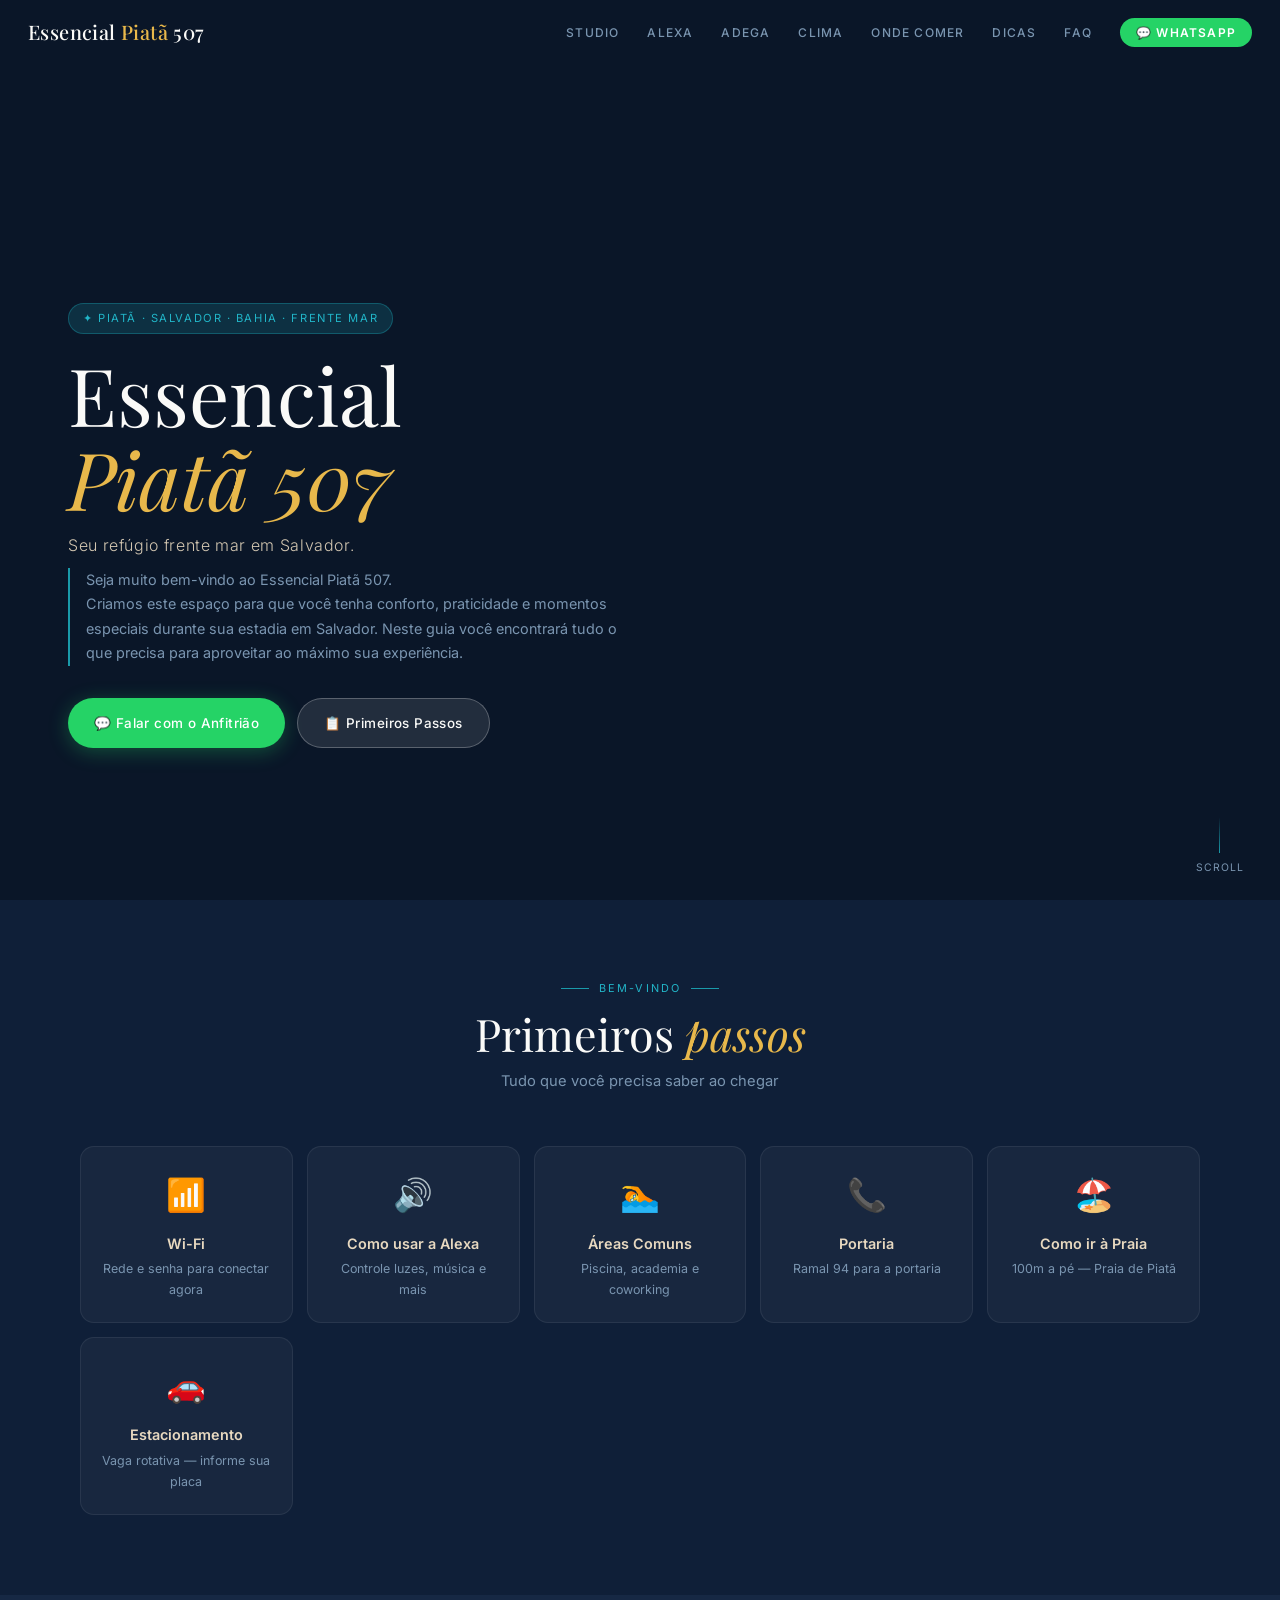
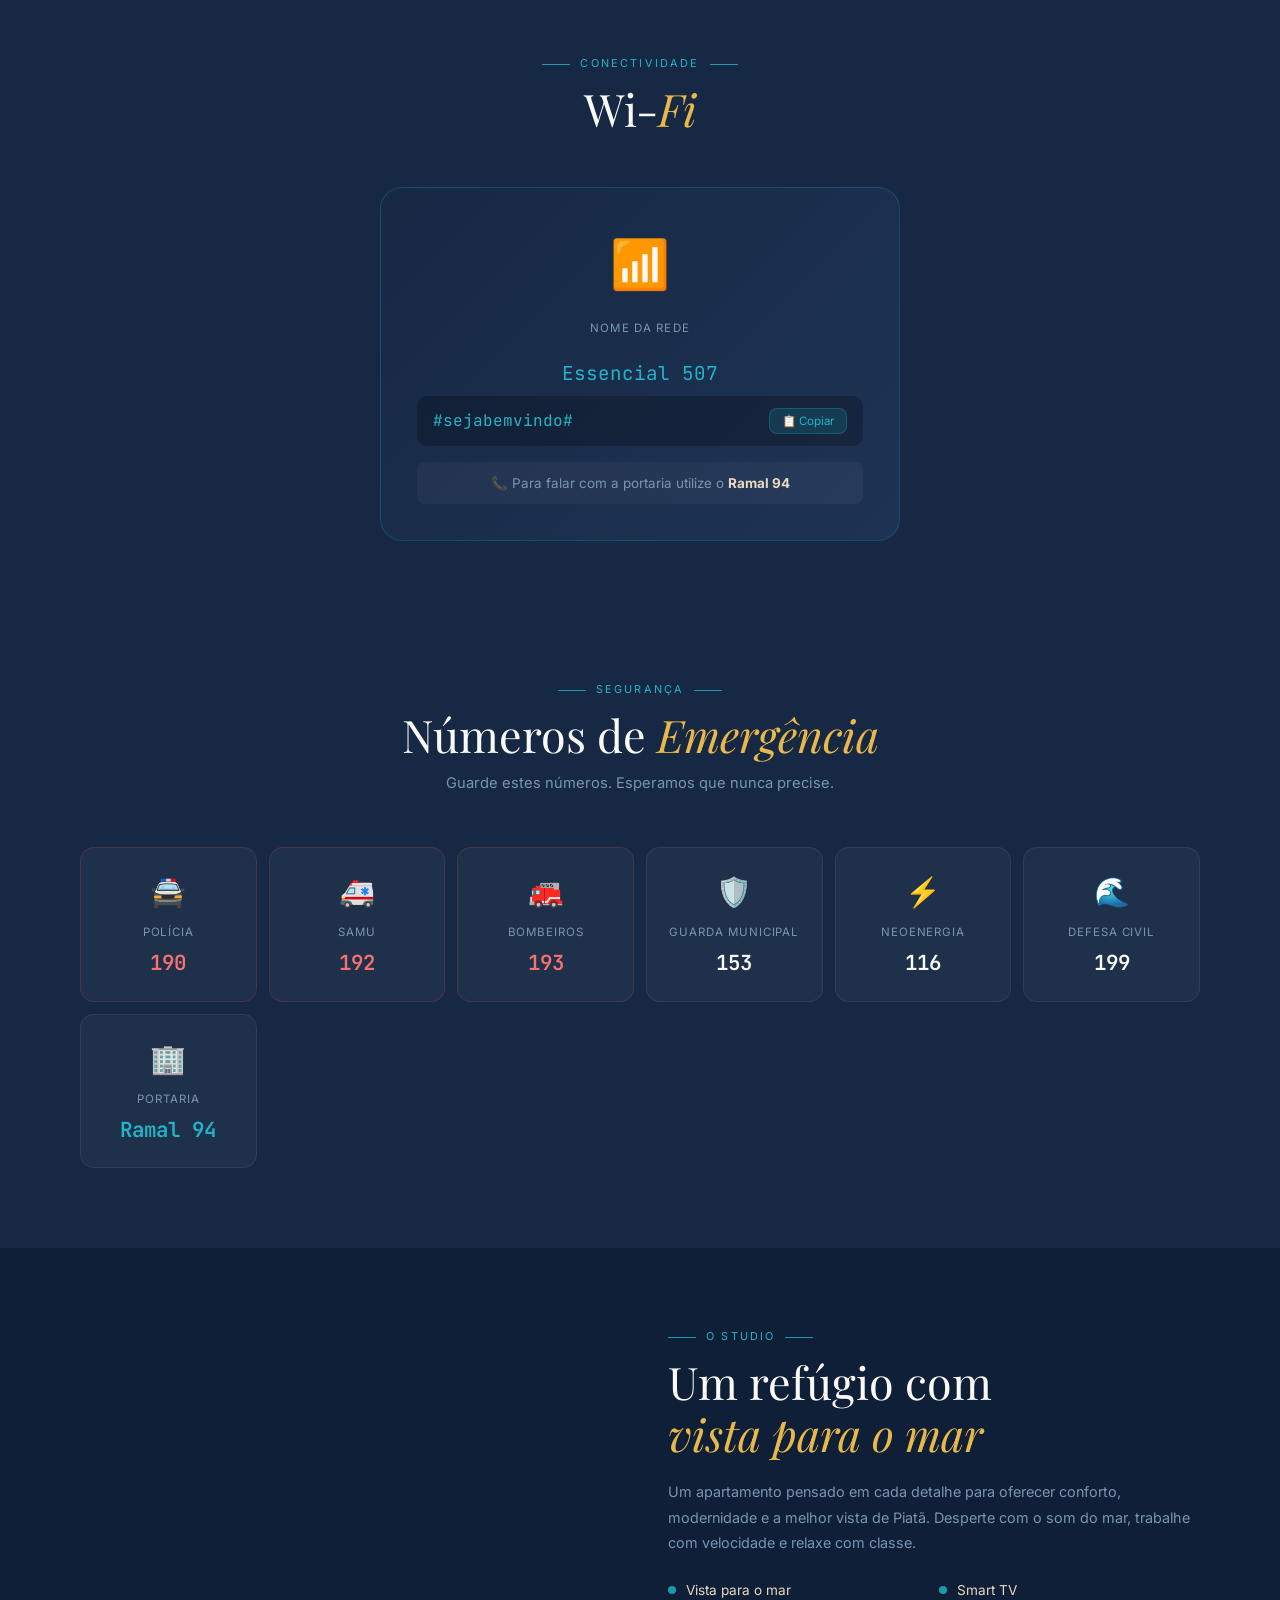
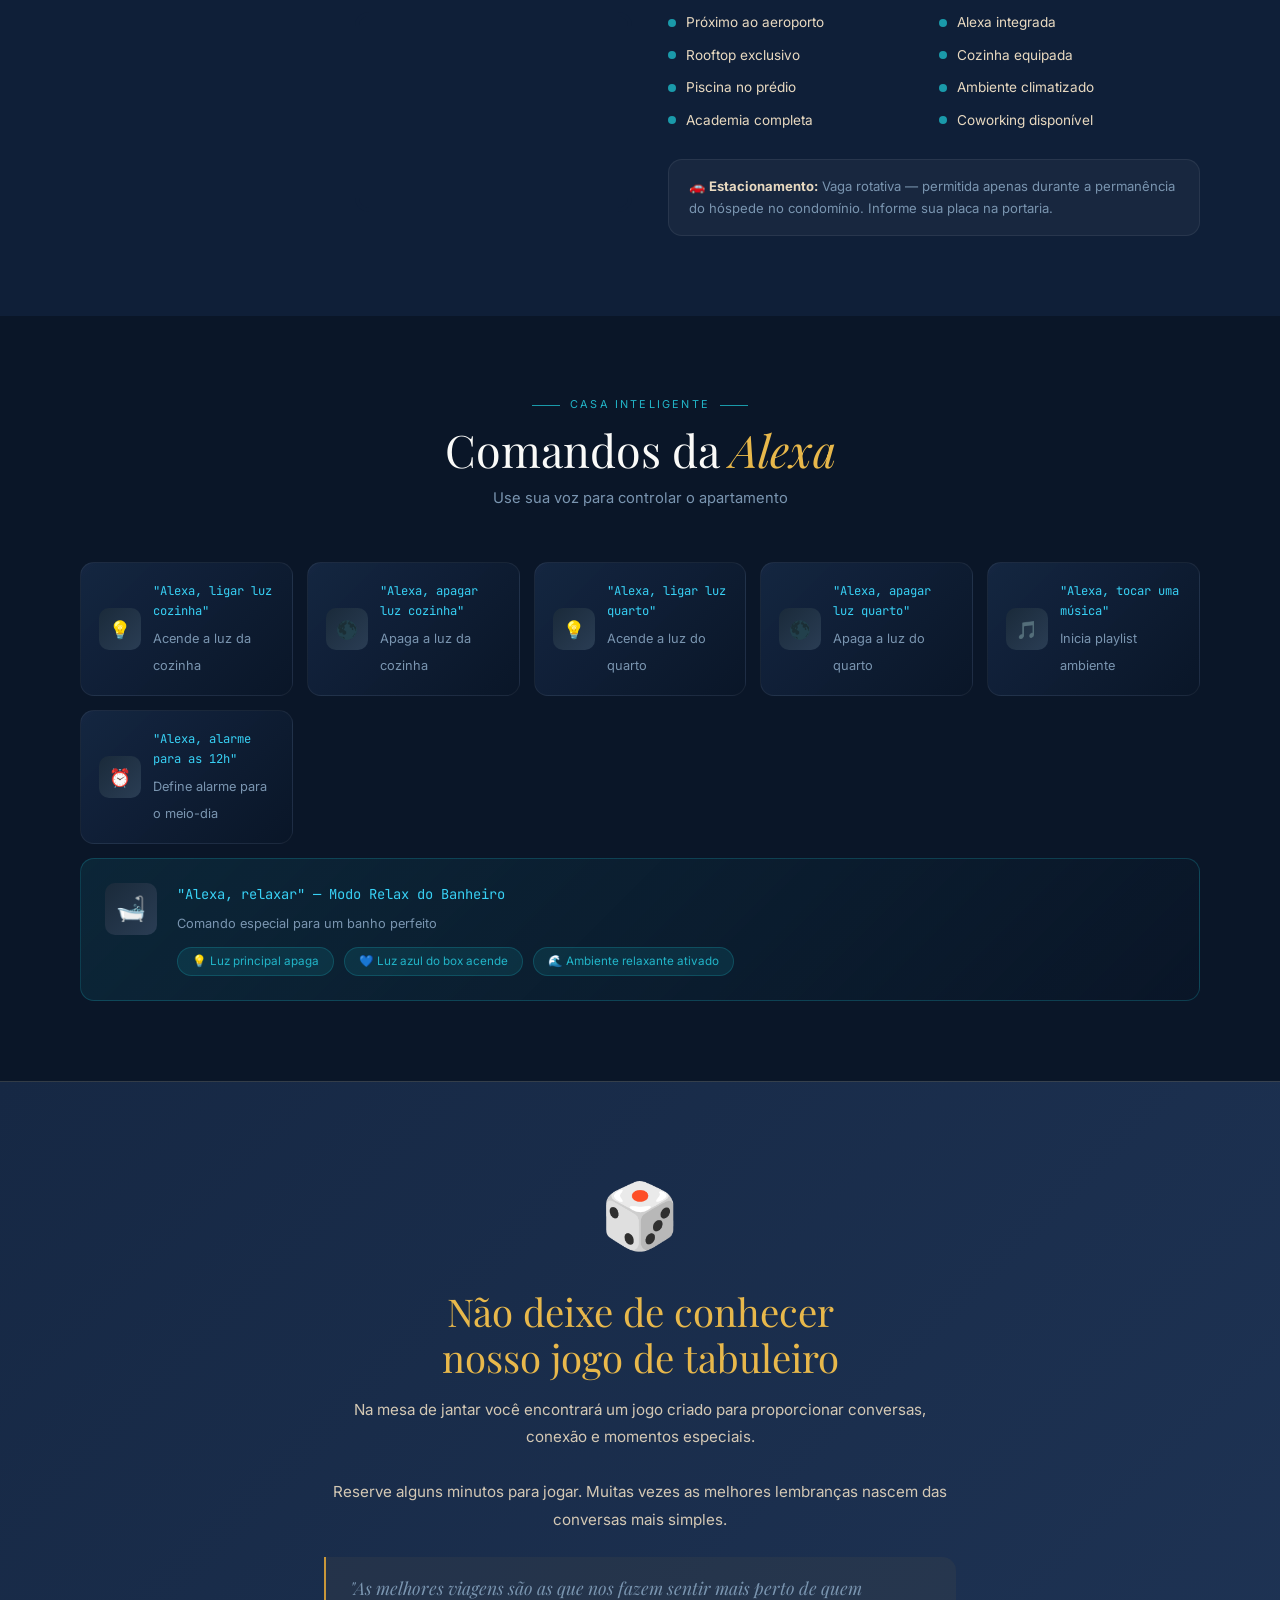
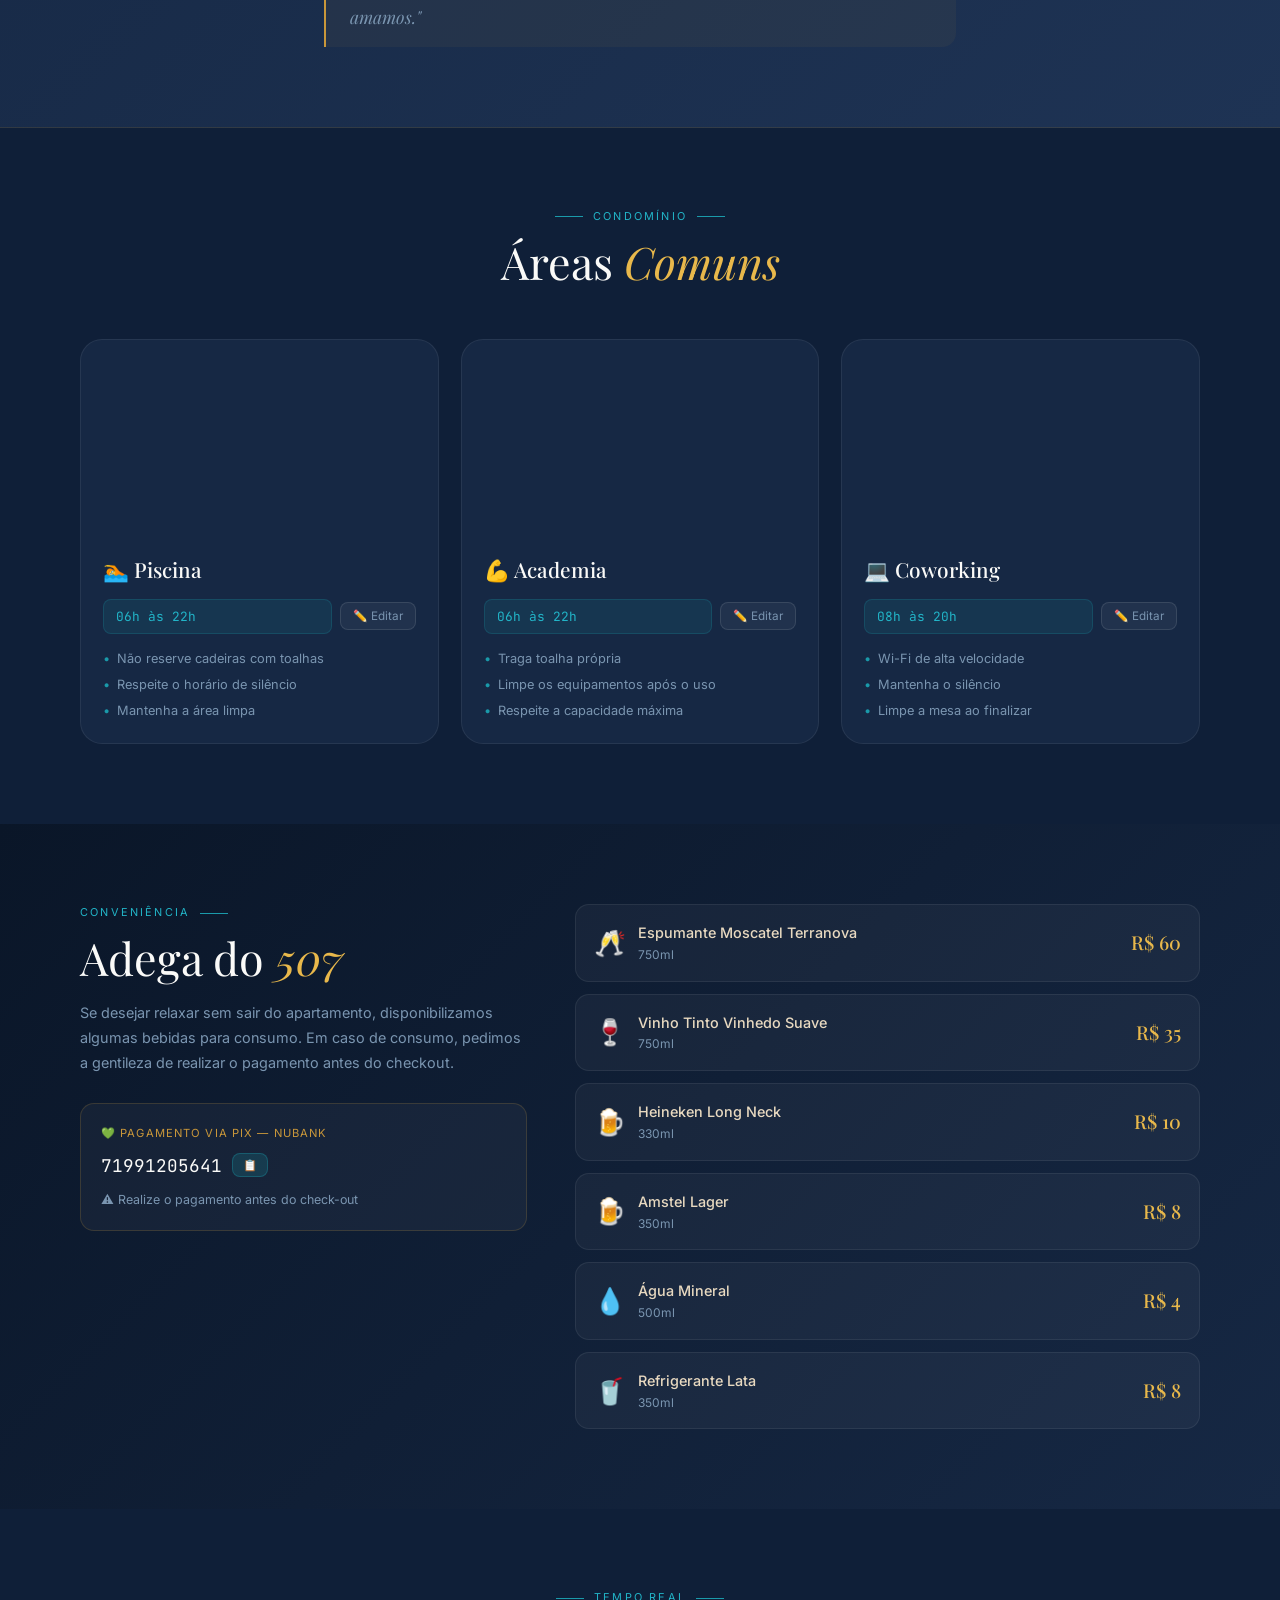
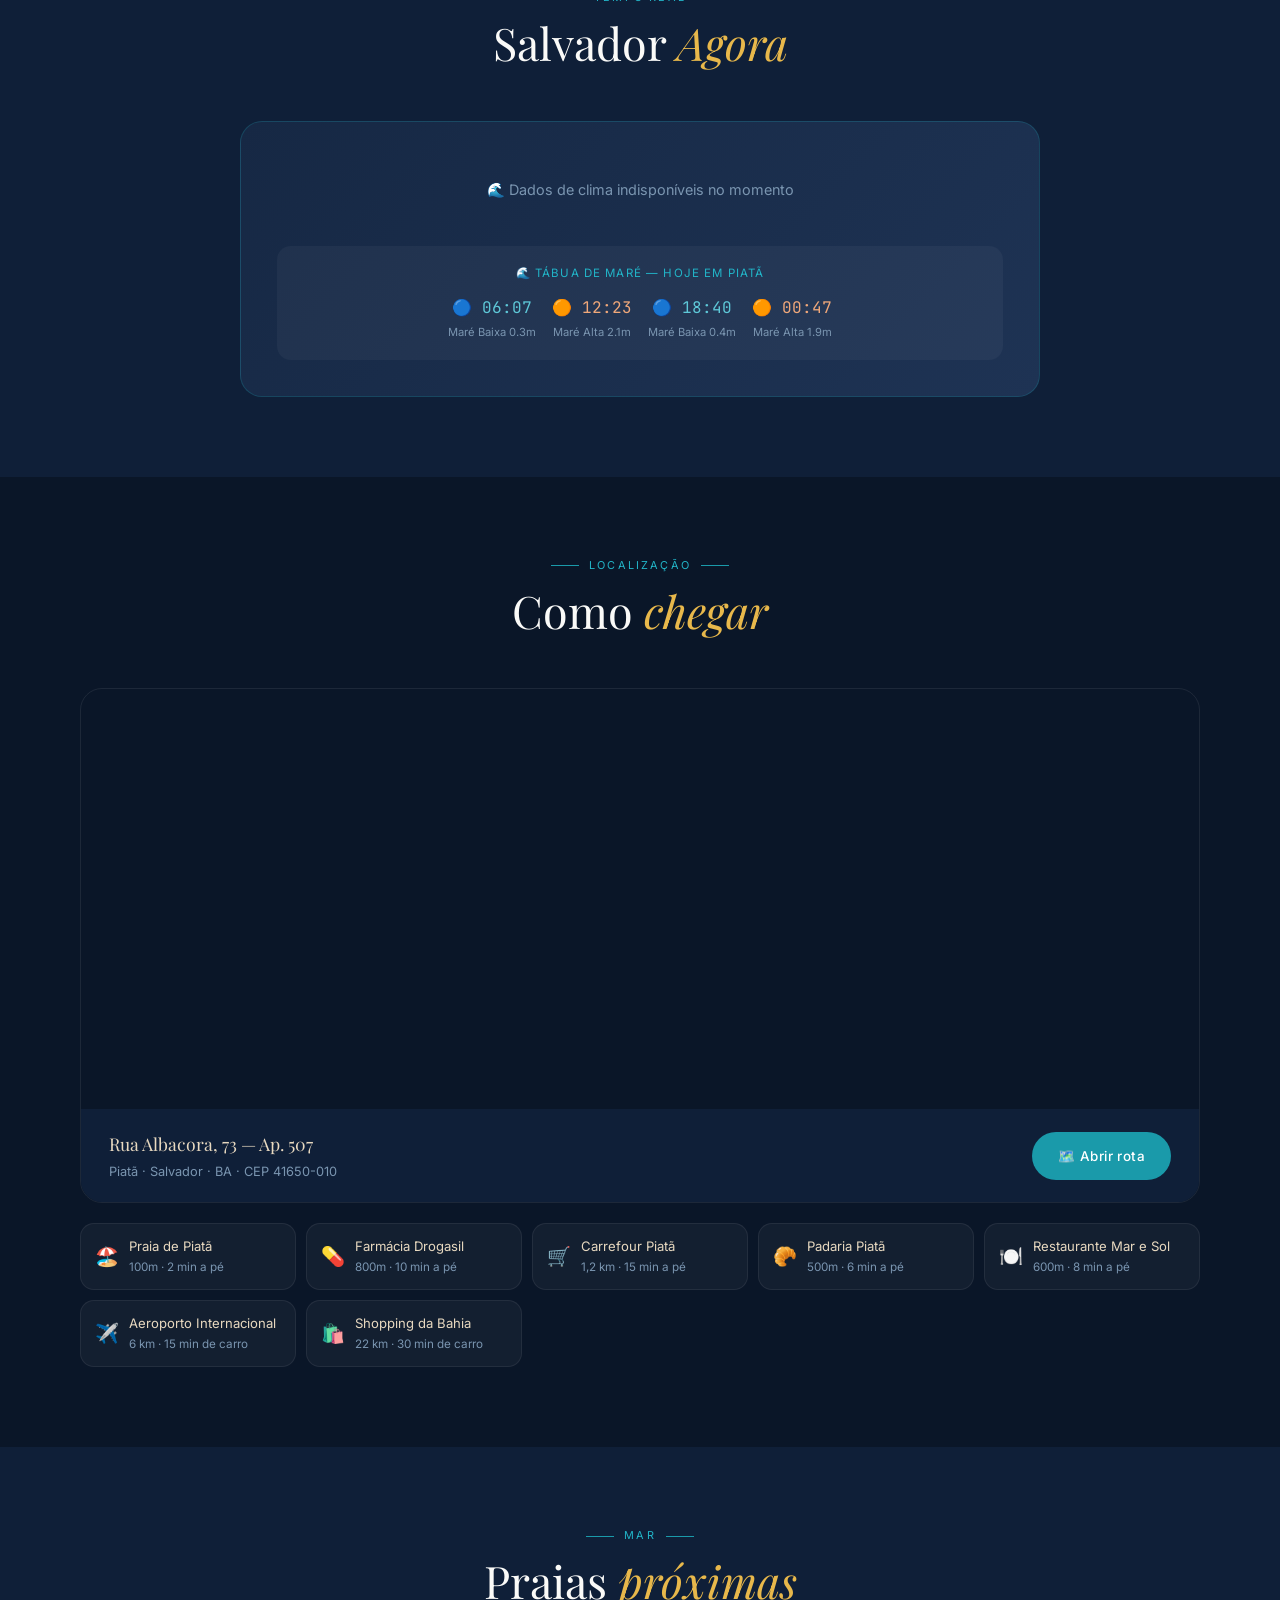
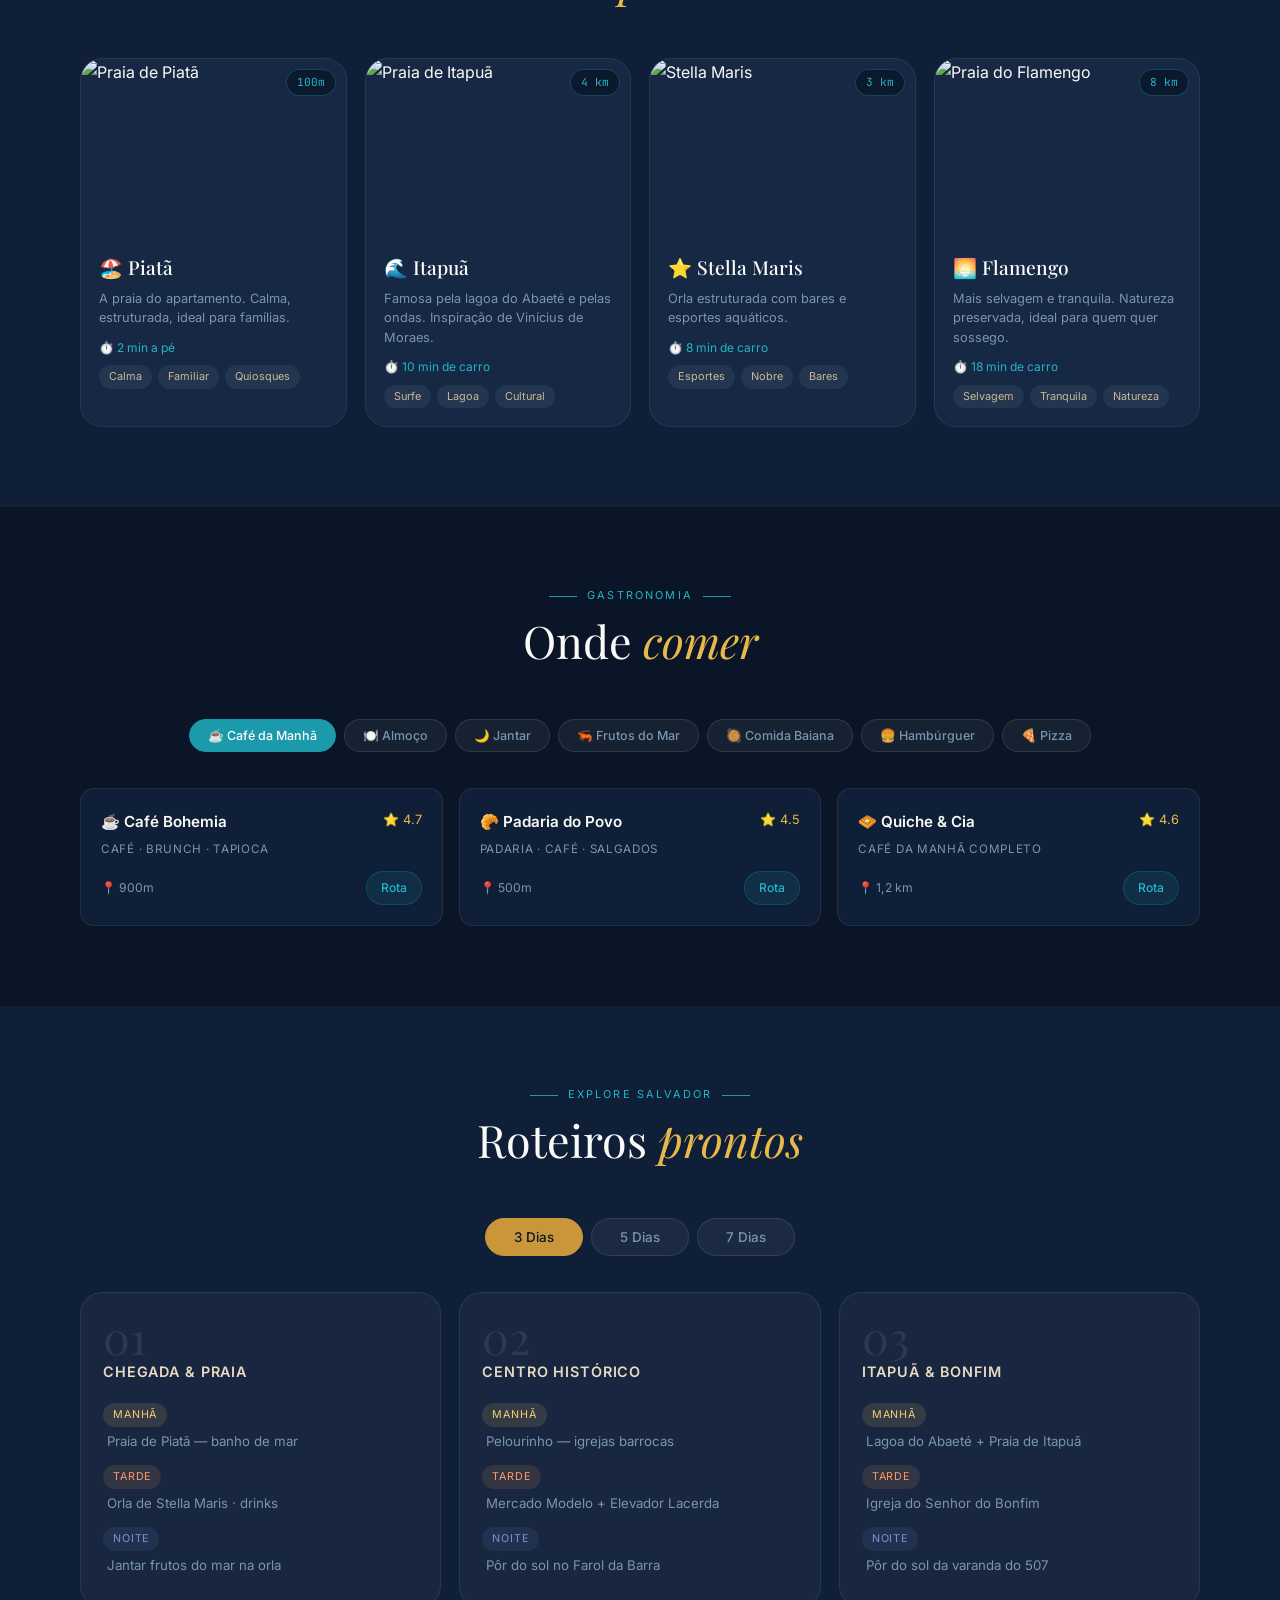
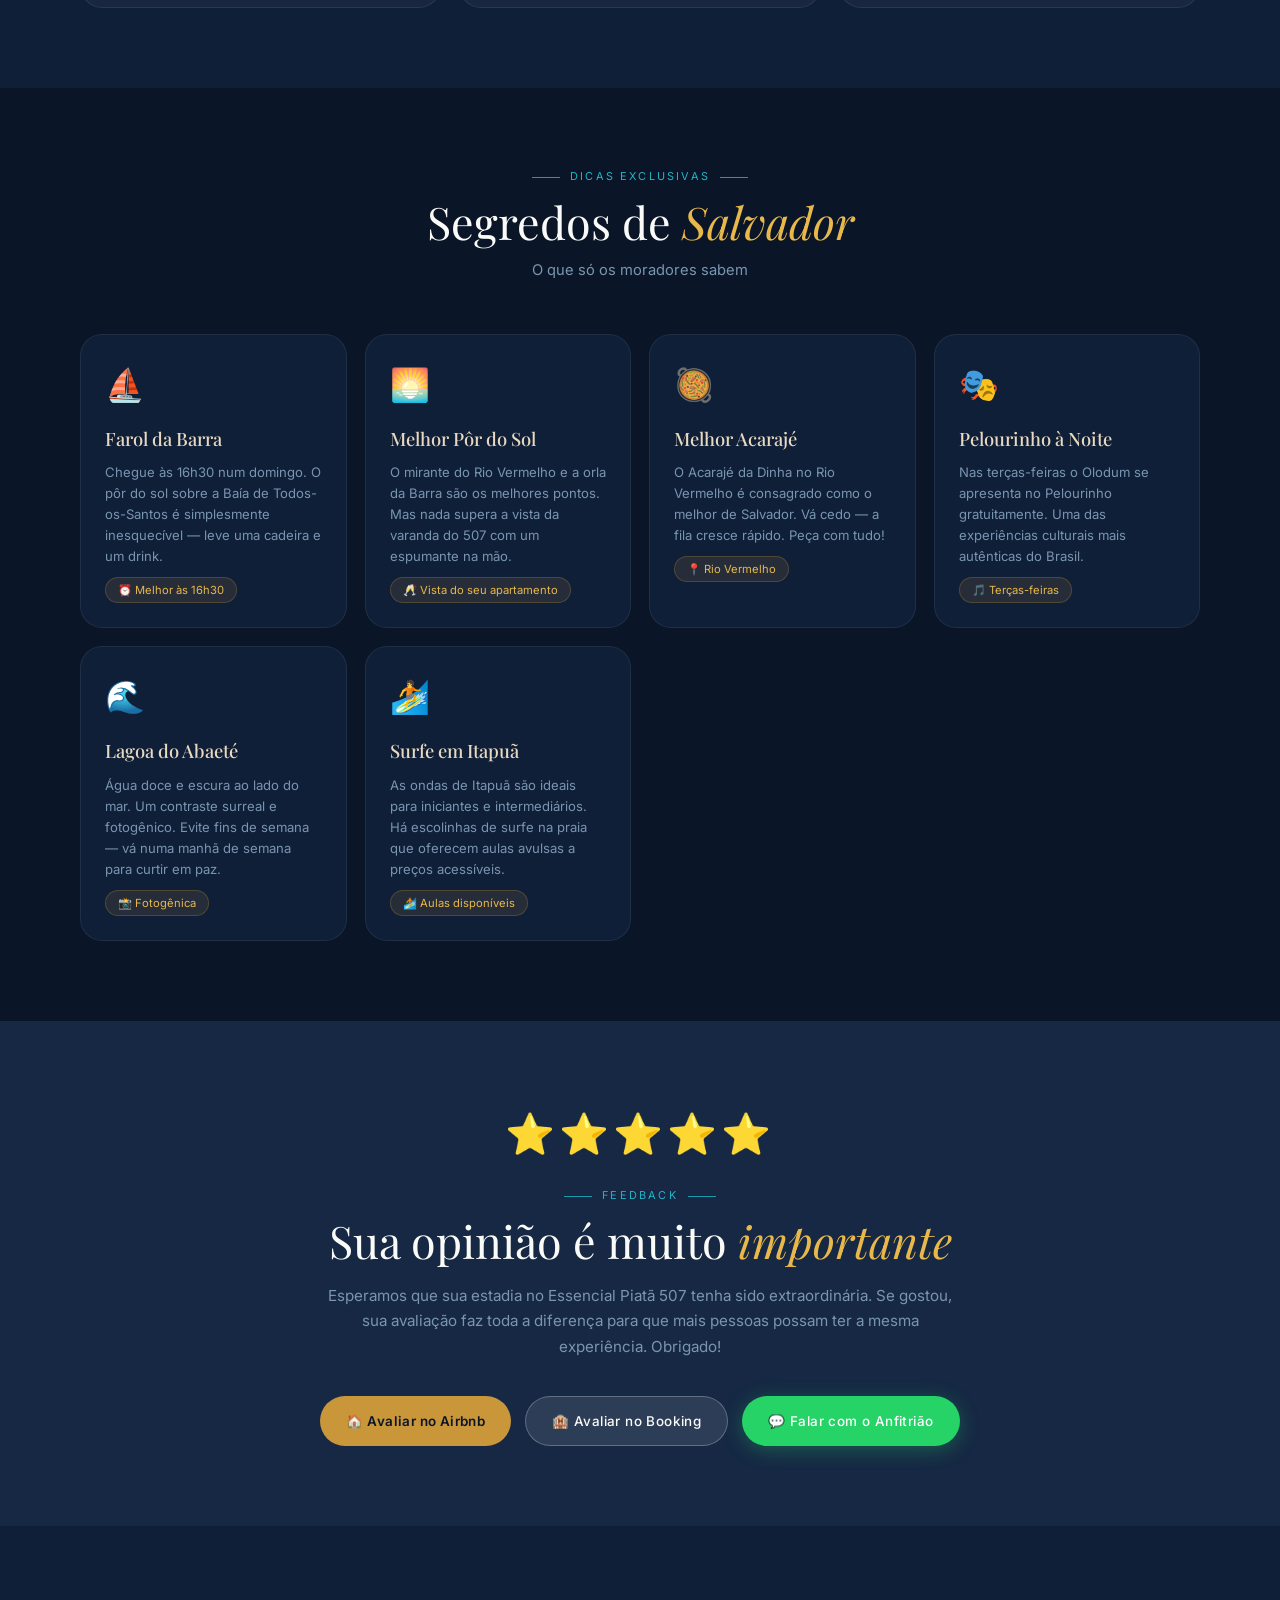
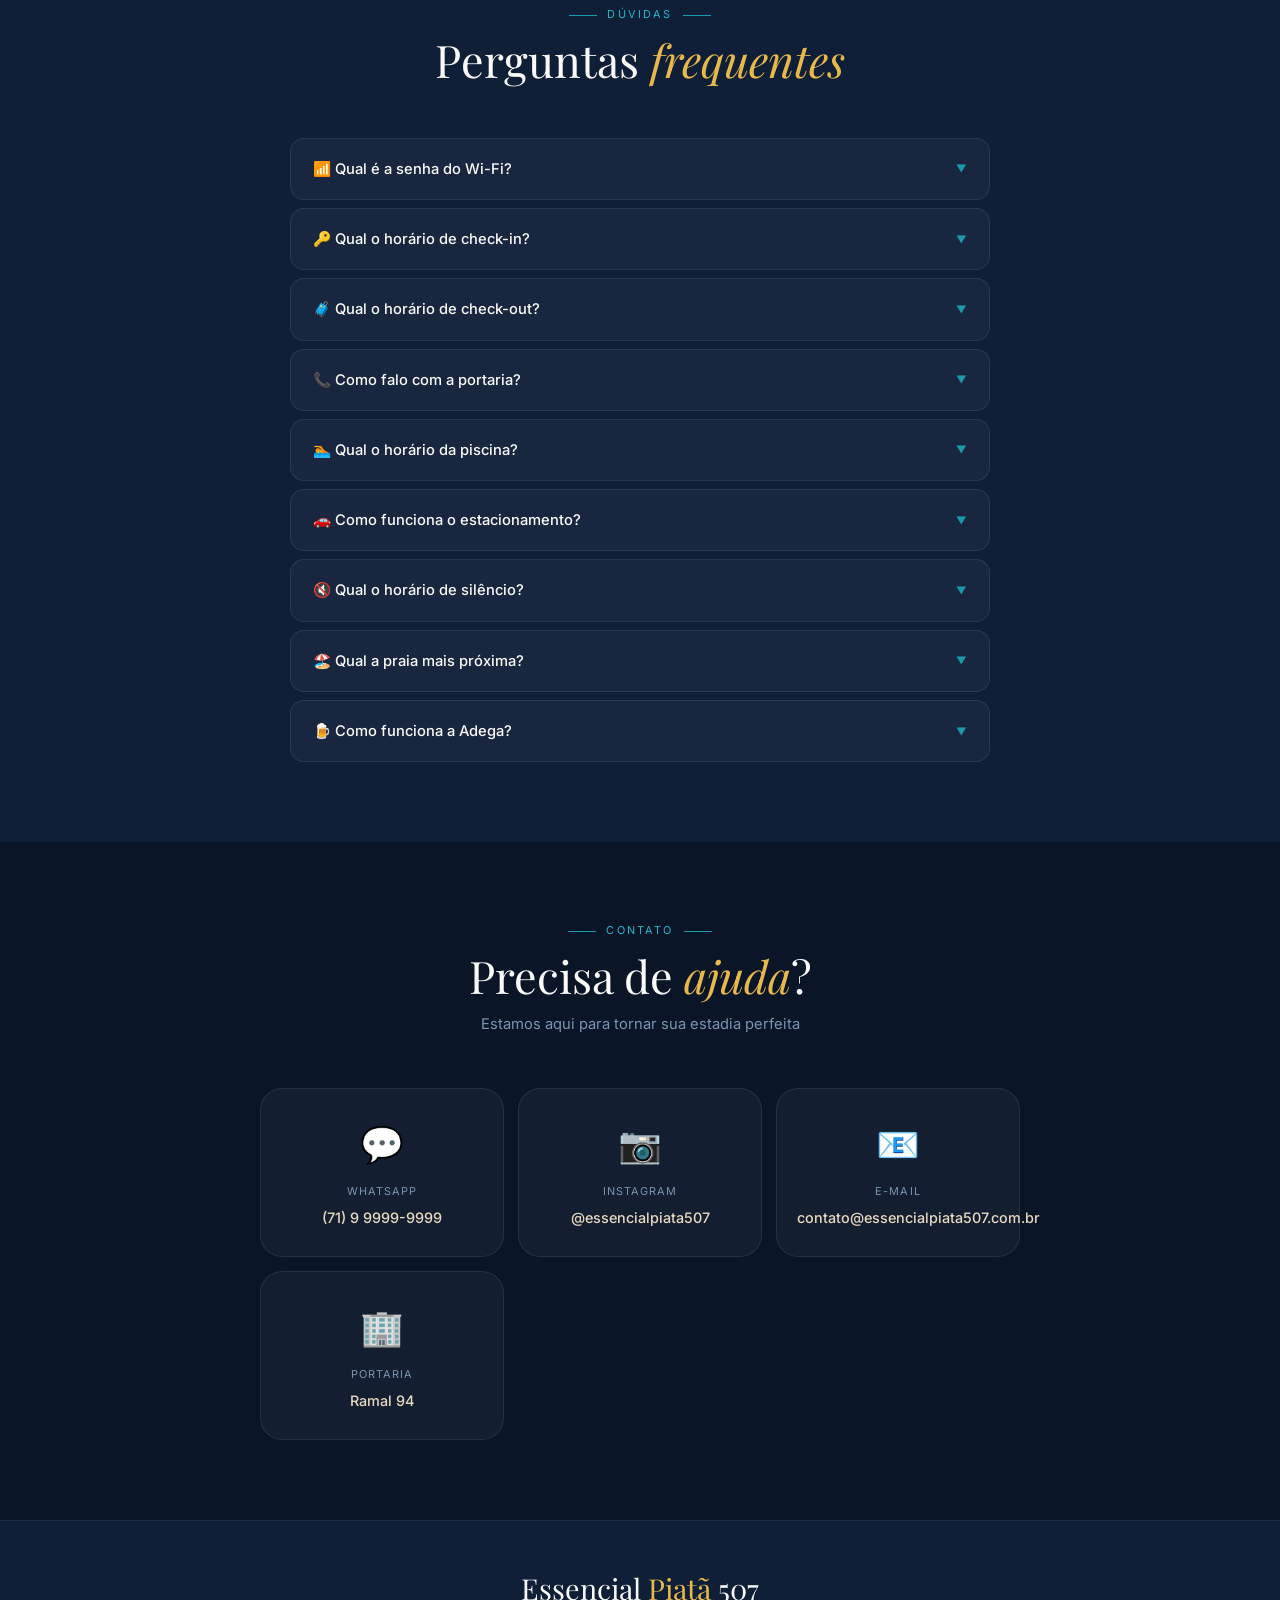
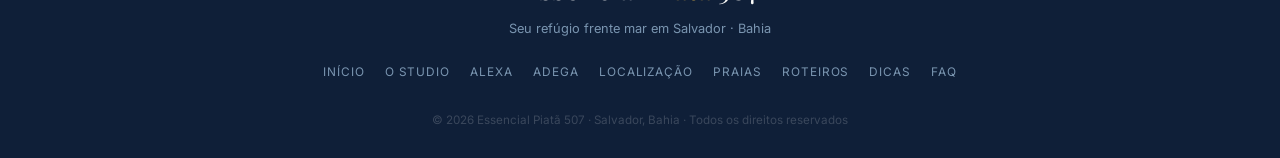
==== commit 8f5c0908: "Add files via upload" ====
--- a/index.html
+++ b/index.html
@@ -1,392 +1,283 @@
 <!DOCTYPE html>
 <html lang="pt-BR">
 <head>
-  <meta charset="UTF-8" />
-  <meta name="viewport" content="width=device-width, initial-scale=1.0" />
-  <title>Essencial Piatã 507 — Guia Digital do Hóspede</title>
-  <meta name="description" content="Guia completo do apartamento Essencial Piatã 507 em Salvador-BA. Wi-Fi, automações, áreas comuns, pontos turísticos e muito mais." />
-  <meta name="keywords" content="Piatã, Salvador, Airbnb, hospedagem, Essencial Piatã 507, frente mar, apartamento" />
-  <meta name="author" content="Essencial Piatã 507" />
-
-  <!-- Open Graph -->
-  <meta property="og:title" content="Essencial Piatã 507 — Guia do Hóspede" />
-  <meta property="og:description" content="Sua experiência frente mar em Salvador. Tudo que você precisa saber sobre o apartamento." />
-  <meta property="og:type" content="website" />
-  <meta property="og:url" content="https://seu-usuario.github.io/essencial-piata-507/" />
-  <meta property="og:image" content="https://images.unsplash.com/photo-1507525428034-b723cf961d3e?w=1200&q=80" />
-
-  <!-- Theme color -->
-  <meta name="theme-color" content="#0d1b2a" />
-
-  <!-- Favicon -->
-  <link rel="icon" href="data:image/svg+xml,<svg xmlns='http://www.w3.org/2000/svg' viewBox='0 0 100 100'><text y='.9em' font-size='90'>🌊</text></svg>" />
-
-  <link rel="stylesheet" href="css/style.css" />
+<meta charset="UTF-8"/>
+<meta name="viewport" content="width=device-width,initial-scale=1.0"/>
+<title>Essencial Piatã 507 — Guia Digital do Hóspede | Salvador BA</title>
+<meta name="description" content="Guia completo do Essencial Piatã 507 em Salvador-BA. Studio frente mar em Piatã — Wi-Fi, automações, áreas comuns, pontos turísticos e muito mais."/>
+<meta name="keywords" content="apartamento Piatã, hospedagem Salvador, studio frente mar Salvador, Airbnb Salvador, apartamento temporada Piatã, Essencial Piatã 507"/>
+<meta property="og:title" content="Essencial Piatã 507 — Guia do Hóspede"/>
+<meta property="og:description" content="Seu refúgio frente mar em Salvador. Tudo que você precisa para uma estadia perfeita."/>
+<meta property="og:type" content="website"/>
+<meta property="og:image" content="https://images.unsplash.com/photo-1507525428034-b723cf961d3e?w=1200&q=80"/>
+<meta name="theme-color" content="#0a1628"/>
+<link rel="icon" href="data:image/svg+xml,<svg xmlns='http://www.w3.org/2000/svg' viewBox='0 0 100 100'><text y='.9em' font-size='90'>🌊</text></svg>"/>
+<link rel="stylesheet" href="css/style.css"/>
 </head>
 <body>
 
-<!-- ═══════════════════════════════════════════
-     NAVBAR
-═══════════════════════════════════════════ -->
+<!-- NAVBAR -->
 <nav id="navbar">
-  <div class="nav-logo">Essencial <span>Piatã</span> 507</div>
-
+  <div class="nav-brand">Essencial <span>Piatã</span> 507</div>
   <ul class="nav-links">
-    <li><a href="#sobre">O Studio</a></li>
-    <li><a href="#informacoes">Informações</a></li>
-    <li><a href="#automacoes">Automações</a></li>
-    <li><a href="#perto">Por Perto</a></li>
-    <li><a href="#turismo">Turismo</a></li>
+    <li><a href="#sobre">Studio</a></li>
+    <li><a href="#alexa">Alexa</a></li>
+    <li><a href="#adega">Adega</a></li>
+    <li><a href="#clima">Clima</a></li>
+    <li><a href="#comer">Onde Comer</a></li>
+    <li><a href="#segredos">Dicas</a></li>
     <li><a href="#faq">FAQ</a></li>
-    <li><a href="https://wa.me/5571999999999" class="nav-cta" target="_blank">💬 WhatsApp</a></li>
+    <li><a href="https://wa.me/5571999999999" class="nav-wa" target="_blank">💬 WhatsApp</a></li>
   </ul>
-
-  <div class="nav-hamburger" id="hamburger">
-    <span></span><span></span><span></span>
-  </div>
+  <div class="nav-burger" id="burger"><span></span><span></span><span></span></div>
 </nav>
 
-<!-- Mobile Menu -->
-<div class="mobile-menu" id="mobileMenu">
+<div class="mobile-nav" id="mobileNav">
+  <a href="#primeiros">Primeiros Passos</a>
   <a href="#sobre">O Studio</a>
-  <a href="#informacoes">Informações</a>
-  <a href="#automacoes">Automações</a>
-  <a href="#galeria">Galeria</a>
-  <a href="#areas">Áreas Comuns</a>
-  <a href="#perto">Por Perto</a>
+  <a href="#alexa">Alexa</a>
+  <a href="#adega">Adega</a>
+  <a href="#clima">Salvador Agora</a>
+  <a href="#mapa">Localização</a>
   <a href="#praias">Praias</a>
-  <a href="#turismo">Turismo</a>
+  <a href="#comer">Onde Comer</a>
   <a href="#roteiros">Roteiros</a>
+  <a href="#segredos">Segredos</a>
   <a href="#faq">FAQ</a>
   <a href="#contato">Contato</a>
 </div>
 
-
-<!-- ═══════════════════════════════════════════
-     HERO
-═══════════════════════════════════════════ -->
+<!-- HERO -->
 <section id="hero">
   <div class="hero-bg"></div>
   <div class="hero-content">
-    <div class="hero-badge">Salvador · Bahia · Frente Mar</div>
-    <h1 class="hero-title">
-      Essencial<br>
-      <em>Piatã 507</em>
-    </h1>
-    <p class="hero-slogan">Sua experiência frente mar em Salvador.</p>
-    <div class="hero-actions">
-      <a href="https://wa.me/5571999999999" class="btn btn-primary" target="_blank">
-        💬 Falar com o Anfitrião
-      </a>
-      <a href="#chegando" class="btn btn-outline">
-        📍 Ver Localização
-      </a>
-    </div>
-  </div>
-  <div class="hero-scroll">
-    <div class="scroll-line"></div>
-    scroll
-  </div>
-</section>
-
-
-<!-- ═══════════════════════════════════════════
-     SOBRE O STUDIO
-═══════════════════════════════════════════ -->
+    <div class="hero-badge">✦ Piatã · Salvador · Bahia · Frente Mar</div>
+    <h1 class="hero-title">Essencial<br><em>Piatã 507</em></h1>
+    <p class="hero-slogan">Seu refúgio frente mar em Salvador.</p>
+    <p class="hero-welcome">
+      Seja muito bem-vindo ao Essencial Piatã 507.<br>
+      Criamos este espaço para que você tenha conforto, praticidade e momentos especiais durante sua estadia em Salvador. Neste guia você encontrará tudo o que precisa para aproveitar ao máximo sua experiência.
+    </p>
+    <div class="hero-btns">
+      <a href="https://wa.me/5571999999999" class="btn btn-wa" target="_blank">💬 Falar com o Anfitrião</a>
+      <a href="#primeiros" class="btn btn-ghost">📋 Primeiros Passos</a>
+    </div>
+  </div>
+  <div class="hero-scroll"><div class="scroll-line"></div>scroll</div>
+</section>
+
+<!-- PRIMEIROS PASSOS -->
+<section id="primeiros">
+  <div class="container">
+    <div class="sec-header fi">
+      <div class="sec-label">Bem-vindo</div>
+      <h2 class="sec-title">Primeiros <em>passos</em></h2>
+      <p class="sec-sub">Tudo que você precisa saber ao chegar</p>
+    </div>
+    <div class="steps-grid fi">
+      <div class="step-card" data-goto="informacoes">
+        <div class="step-icon">📶</div>
+        <div class="step-title">Wi-Fi</div>
+        <div class="step-desc">Rede e senha para conectar agora</div>
+      </div>
+      <div class="step-card" data-goto="alexa">
+        <div class="step-icon">🔊</div>
+        <div class="step-title">Como usar a Alexa</div>
+        <div class="step-desc">Controle luzes, música e mais</div>
+      </div>
+      <div class="step-card" data-goto="areas">
+        <div class="step-icon">🏊</div>
+        <div class="step-title">Áreas Comuns</div>
+        <div class="step-desc">Piscina, academia e coworking</div>
+      </div>
+      <div class="step-card" data-goto="emergencia">
+        <div class="step-icon">📞</div>
+        <div class="step-title">Portaria</div>
+        <div class="step-desc">Ramal 94 para a portaria</div>
+      </div>
+      <div class="step-card" data-goto="praias">
+        <div class="step-icon">🏖️</div>
+        <div class="step-title">Como ir à Praia</div>
+        <div class="step-desc">100m a pé — Praia de Piatã</div>
+      </div>
+      <div class="step-card" data-goto="sobre">
+        <div class="step-icon">🚗</div>
+        <div class="step-title">Estacionamento</div>
+        <div class="step-desc">Vaga rotativa — informe sua placa</div>
+      </div>
+    </div>
+  </div>
+</section>
+
+<!-- WI-FI -->
+<section id="informacoes" style="background:var(--navy-3); padding: 60px 24px;">
+  <div class="container">
+    <div class="sec-header fi">
+      <div class="sec-label">Conectividade</div>
+      <h2 class="sec-title">Wi-<em>Fi</em></h2>
+    </div>
+    <div class="wifi-block fi">
+      <div class="wifi-icon">📶</div>
+      <div class="wifi-rede-label">Nome da rede</div>
+      <div class="wifi-rede">Essencial 507</div>
+      <div class="wifi-pass-row">
+        <code>#sejabemvindo#</code>
+        <button class="copy-btn" data-copy="#sejabemvindo#">📋 Copiar</button>
+      </div>
+      <div class="portaria-note">
+        📞 Para falar com a portaria utilize o <strong>Ramal 94</strong>
+      </div>
+    </div>
+  </div>
+</section>
+
+<!-- EMERGÊNCIA -->
+<section id="emergencia">
+  <div class="container">
+    <div class="sec-header fi">
+      <div class="sec-label">Segurança</div>
+      <h2 class="sec-title">Números de <em>Emergência</em></h2>
+      <p class="sec-sub">Guarde estes números. Esperamos que nunca precise.</p>
+    </div>
+    <div class="emergency-grid fi">
+      <div class="em-card red">
+        <div class="em-icon">🚔</div>
+        <div class="em-name">Polícia</div>
+        <div class="em-number red">190</div>
+      </div>
+      <div class="em-card red">
+        <div class="em-icon">🚑</div>
+        <div class="em-name">SAMU</div>
+        <div class="em-number red">192</div>
+      </div>
+      <div class="em-card red">
+        <div class="em-icon">🚒</div>
+        <div class="em-name">Bombeiros</div>
+        <div class="em-number red">193</div>
+      </div>
+      <div class="em-card">
+        <div class="em-icon">🛡️</div>
+        <div class="em-name">Guarda Municipal</div>
+        <div class="em-number">153</div>
+      </div>
+      <div class="em-card">
+        <div class="em-icon">⚡</div>
+        <div class="em-name">Neoenergia</div>
+        <div class="em-number">116</div>
+      </div>
+      <div class="em-card">
+        <div class="em-icon">🌊</div>
+        <div class="em-name">Defesa Civil</div>
+        <div class="em-number">199</div>
+      </div>
+      <div class="em-card blue">
+        <div class="em-icon">🏢</div>
+        <div class="em-name">Portaria</div>
+        <div class="em-number" style="color:var(--teal-2)">Ramal 94</div>
+      </div>
+    </div>
+  </div>
+</section>
+
+<!-- SOBRE O STUDIO -->
 <section id="sobre">
   <div class="container">
     <div class="sobre-grid">
-
-      <div class="sobre-img-wrap fade-in">
-        <div class="sobre-img-main" style="background: url('https://images.unsplash.com/photo-1560448204-603b3fc33ddc?w=800&q=80') center/cover; height: 480px; border-radius: 20px;"></div>
-        <div class="sobre-img-accent" style="background: url('https://images.unsplash.com/photo-1507525428034-b723cf961d3e?w=600&q=80') center/cover;"></div>
-      </div>
-
-      <div class="fade-in">
-        <div class="section-label">O Studio</div>
-        <h2 class="section-title" style="text-align:left; margin-bottom: 24px;">
-          Um apartamento com<br><em>vista para o oceano</em>
-        </h2>
-
-        <div class="sobre-stats">
-          <div class="stat-item">
-            <div class="stat-number">507</div>
-            <div class="stat-label">Andar</div>
-          </div>
-          <div class="stat-item">
-            <div class="stat-number">5★</div>
-            <div class="stat-label">Avaliação</div>
-          </div>
-          <div class="stat-item">
-            <div class="stat-number">2km</div>
-            <div class="stat-label">Do Aeroporto</div>
-          </div>
-          <div class="stat-item">
-            <div class="stat-number">100m</div>
-            <div class="stat-label">Da Praia</div>
-          </div>
-        </div>
-
-        <div class="features-list">
-          <div class="feature-item">
-            <div class="feature-icon">🌊</div>
-            Apartamento frente mar com vista panorâmica
-          </div>
-          <div class="feature-item">
-            <div class="feature-icon">📍</div>
-            Localizado em Piatã, bairro nobre de Salvador
-          </div>
-          <div class="feature-item">
-            <div class="feature-icon">✈️</div>
-            Próximo ao Aeroporto Internacional de Salvador
-          </div>
-          <div class="feature-item">
-            <div class="feature-icon">🏖️</div>
-            A poucos metros da orla e das praias
-          </div>
-          <div class="feature-item">
-            <div class="feature-icon">💼</div>
-            Ambiente moderno, ideal para lazer e trabalho
-          </div>
-          <div class="feature-item">
-            <div class="feature-icon">🏊</div>
-            Piscina, academia e coworking no prédio
-          </div>
-        </div>
-      </div>
-
-    </div>
-  </div>
-</section>
-
-
-<!-- ═══════════════════════════════════════════
-     GALERIA
-═══════════════════════════════════════════ -->
-<section id="galeria">
-  <div class="container">
-    <div class="section-header fade-in">
-      <div class="section-label">Galeria</div>
-      <h2 class="section-title">Conheça cada <em>espaço</em></h2>
-    </div>
-
-    <div class="gallery-grid fade-in">
-
-      <div class="gallery-item">
-        <img src="https://images.unsplash.com/photo-1507525428034-b723cf961d3e?w=1200&q=80" alt="Vista para o mar" loading="lazy" />
-        <div class="gallery-overlay"><span class="gallery-label">🌊 Vista para o Mar</span></div>
-      </div>
-
-      <div class="gallery-item">
-        <img src="https://images.unsplash.com/photo-1560448204-603b3fc33ddc?w=600&q=80" alt="Sala" loading="lazy" />
-        <div class="gallery-overlay"><span class="gallery-label">🛋️ Sala</span></div>
-      </div>
-
-      <div class="gallery-item">
-        <img src="https://images.unsplash.com/photo-1586023492125-27b2c045efd7?w=600&q=80" alt="Quarto" loading="lazy" />
-        <div class="gallery-overlay"><span class="gallery-label">🛏️ Quarto</span></div>
-      </div>
-
-      <div class="gallery-item">
-        <img src="https://images.unsplash.com/photo-1556909114-f6e7ad7d3136?w=600&q=80" alt="Cozinha" loading="lazy" />
-        <div class="gallery-overlay"><span class="gallery-label">🍳 Cozinha</span></div>
-      </div>
-
-      <div class="gallery-item">
-        <img src="https://images.unsplash.com/photo-1552321554-5fefe8c9ef14?w=600&q=80" alt="Banheiro" loading="lazy" />
-        <div class="gallery-overlay"><span class="gallery-label">🚿 Banheiro</span></div>
-      </div>
-
-      <div class="gallery-item">
-        <img src="https://images.unsplash.com/photo-1568495248636-6432b97bd949?w=600&q=80" alt="Rooftop" loading="lazy" />
-        <div class="gallery-overlay"><span class="gallery-label">🏙️ Rooftop</span></div>
-      </div>
-
-      <div class="gallery-item">
-        <img src="https://images.unsplash.com/photo-1570827959983-6e63f9e33d7e?w=600&q=80" alt="Piscina" loading="lazy" />
-        <div class="gallery-overlay"><span class="gallery-label">🏊 Piscina</span></div>
-      </div>
-
-      <div class="gallery-item">
-        <img src="https://images.unsplash.com/photo-1534438327276-14e5300c3a48?w=600&q=80" alt="Academia" loading="lazy" />
-        <div class="gallery-overlay"><span class="gallery-label">💪 Academia</span></div>
-      </div>
-
-      <div class="gallery-item">
-        <img src="https://images.unsplash.com/photo-1497366216548-37526070297c?w=600&q=80" alt="Coworking" loading="lazy" />
-        <div class="gallery-overlay"><span class="gallery-label">💻 Coworking</span></div>
-      </div>
-
-    </div>
-  </div>
-</section>
-
-<!-- Lightbox -->
-<div class="lightbox" id="lightbox">
-  <button class="lightbox-close" id="lightboxClose">✕</button>
-  <img id="lightboxImg" src="" alt="" />
-</div>
-
-
-<!-- ═══════════════════════════════════════════
-     INFORMAÇÕES IMPORTANTES
-═══════════════════════════════════════════ -->
-<section id="informacoes">
-  <div class="container">
-    <div class="section-header fade-in">
-      <div class="section-label">Informações</div>
-      <h2 class="section-title">O que você precisa <em>saber</em></h2>
-    </div>
-
-    <div class="info-grid">
-
-      <div class="info-card wifi-card fade-in">
-        <div class="info-icon">📶</div>
-        <div class="info-title">Wi-Fi</div>
-        <div class="info-value">Essencial 507</div>
-        <div class="info-sub">Nome da rede</div>
-        <div class="wifi-password">
-          <code>#sejabemvindo#</code>
-          <button class="copy-btn" data-copy="#sejabemvindo#">Copiar</button>
-        </div>
-      </div>
-
-      <div class="info-card fade-in">
-        <div class="info-icon">🔑</div>
-        <div class="info-title">Check-in</div>
-        <div class="info-value">15h00</div>
-        <div class="info-sub">Entrada disponível a partir das 15h</div>
-      </div>
-
-      <div class="info-card fade-in">
-        <div class="info-icon">🧳</div>
-        <div class="info-title">Check-out</div>
-        <div class="info-value">11h00</div>
-        <div class="info-sub">Saída até as 11h da manhã</div>
-      </div>
-
-      <div class="info-card fade-in">
-        <div class="info-icon">🔇</div>
-        <div class="info-title">Silêncio</div>
-        <div class="info-value">22h – 08h</div>
-        <div class="info-sub">Respeite os vizinhos neste horário</div>
-      </div>
-
-      <div class="info-card fade-in" style="grid-column: span 2;">
-        <div class="info-icon">🚗</div>
-        <div class="info-title">Estacionamento</div>
-        <div class="info-value" style="font-size: 1.1rem;">Vaga Rotativa</div>
-        <div class="info-sub">Permitida apenas durante a permanência do hóspede no prédio. Informe sua placa na portaria.</div>
-      </div>
-
-    </div>
-  </div>
-</section>
-
-
-<!-- ═══════════════════════════════════════════
-     AUTOMAÇÕES DA CASA
-═══════════════════════════════════════════ -->
-<section id="automacoes">
-  <div class="container">
-    <div class="section-header fade-in">
-      <div class="section-label">Casa Inteligente</div>
-      <h2 class="section-title">Automações com <em>Alexa</em></h2>
-      <p class="section-sub">Use os comandos de voz para controlar o apartamento</p>
-    </div>
-
-    <div class="echo-grid">
-
-      <div class="echo-card fade-in">
-        <div class="echo-icon">💡</div>
-        <div class="echo-text">
-          <strong>"Echo, ligar luz cozinha"</strong>
-          Acende a luz da cozinha
-        </div>
-      </div>
-
-      <div class="echo-card fade-in">
-        <div class="echo-icon">🌑</div>
-        <div class="echo-text">
-          <strong>"Echo, apagar luz cozinha"</strong>
-          Apaga a luz da cozinha
-        </div>
-      </div>
-
-      <div class="echo-card fade-in">
-        <div class="echo-icon">💡</div>
-        <div class="echo-text">
-          <strong>"Echo, ligar luz quarto"</strong>
-          Acende a luz do quarto
-        </div>
-      </div>
-
-      <div class="echo-card fade-in">
-        <div class="echo-icon">🌑</div>
-        <div class="echo-text">
-          <strong>"Echo, apagar luz quarto"</strong>
-          Apaga a luz do quarto
-        </div>
-      </div>
-
-      <div class="echo-card fade-in">
-        <div class="echo-icon">🎵</div>
-        <div class="echo-text">
-          <strong>"Echo, tocar uma música"</strong>
-          Inicia uma playlist ambiente
-        </div>
-      </div>
-
-      <div class="echo-card fade-in">
-        <div class="echo-icon">⏰</div>
-        <div class="echo-text">
-          <strong>"Echo, alarme para as 12 horas"</strong>
-          Define alarme para o meio-dia
-        </div>
-      </div>
-
-      <!-- Modo Relax Banheiro -->
-      <div class="echo-card echo-special fade-in">
-        <div class="echo-special-inner">
-          <div class="echo-icon" style="width:56px;height:56px;font-size:1.6rem;">🛁</div>
+      <div class="sobre-img-wrap fi">
+        <div class="sobre-img"></div>
+        <div class="sobre-img-accent"></div>
+      </div>
+      <div class="fi">
+        <div class="sec-label" style="justify-content:flex-start"><span style="display:none"></span>O Studio</div>
+        <h2 class="sec-title" style="text-align:left; margin-bottom:20px">Um refúgio com<br><em>vista para o mar</em></h2>
+        <p style="color:var(--muted);font-size:.9rem;line-height:1.75;margin-bottom:24px">
+          Um apartamento pensado em cada detalhe para oferecer conforto, modernidade e a melhor vista de Piatã. Desperte com o som do mar, trabalhe com velocidade e relaxe com classe.
+        </p>
+        <div class="amenities">
+          <div class="amenity"><div class="amenity-dot"></div>Vista para o mar</div>
+          <div class="amenity"><div class="amenity-dot"></div>Smart TV</div>
+          <div class="amenity"><div class="amenity-dot"></div>Próximo ao aeroporto</div>
+          <div class="amenity"><div class="amenity-dot"></div>Alexa integrada</div>
+          <div class="amenity"><div class="amenity-dot"></div>Rooftop exclusivo</div>
+          <div class="amenity"><div class="amenity-dot"></div>Cozinha equipada</div>
+          <div class="amenity"><div class="amenity-dot"></div>Piscina no prédio</div>
+          <div class="amenity"><div class="amenity-dot"></div>Ambiente climatizado</div>
+          <div class="amenity"><div class="amenity-dot"></div>Academia completa</div>
+          <div class="amenity"><div class="amenity-dot"></div>Coworking disponível</div>
+        </div>
+        <div style="margin-top:28px;padding:16px 20px;background:rgba(255,255,255,.04);border:1px solid rgba(255,255,255,.07);border-radius:var(--r);font-size:.82rem;color:var(--muted)">
+          🚗 <strong style="color:var(--sand)">Estacionamento:</strong> Vaga rotativa — permitida apenas durante a permanência do hóspede no condomínio. Informe sua placa na portaria.
+        </div>
+      </div>
+    </div>
+  </div>
+</section>
+
+<!-- ALEXA -->
+<section id="alexa">
+  <div class="container">
+    <div class="sec-header fi">
+      <div class="sec-label">Casa Inteligente</div>
+      <h2 class="sec-title">Comandos da <em>Alexa</em></h2>
+      <p class="sec-sub">Use sua voz para controlar o apartamento</p>
+    </div>
+    <div class="alexa-grid fi">
+      <div class="alexa-card"><div class="alexa-icon">💡</div><div><span class="alexa-cmd">"Alexa, ligar luz cozinha"</span><span class="alexa-desc">Acende a luz da cozinha</span></div></div>
+      <div class="alexa-card"><div class="alexa-icon">🌑</div><div><span class="alexa-cmd">"Alexa, apagar luz cozinha"</span><span class="alexa-desc">Apaga a luz da cozinha</span></div></div>
+      <div class="alexa-card"><div class="alexa-icon">💡</div><div><span class="alexa-cmd">"Alexa, ligar luz quarto"</span><span class="alexa-desc">Acende a luz do quarto</span></div></div>
+      <div class="alexa-card"><div class="alexa-icon">🌑</div><div><span class="alexa-cmd">"Alexa, apagar luz quarto"</span><span class="alexa-desc">Apaga a luz do quarto</span></div></div>
+      <div class="alexa-card"><div class="alexa-icon">🎵</div><div><span class="alexa-cmd">"Alexa, tocar uma música"</span><span class="alexa-desc">Inicia playlist ambiente</span></div></div>
+      <div class="alexa-card"><div class="alexa-icon">⏰</div><div><span class="alexa-cmd">"Alexa, alarme para as 12h"</span><span class="alexa-desc">Define alarme para o meio-dia</span></div></div>
+      <div class="alexa-card alexa-relax">
+        <div class="alexa-relax-inner">
+          <div class="alexa-icon" style="width:52px;height:52px;font-size:1.5rem">🛁</div>
           <div>
-            <div class="echo-text">
-              <strong>"Amazon, relaxar"</strong>
-              Modo Relax do Banheiro — comando especial
-            </div>
-            <div class="echo-special-effects">
-              <span class="effect-tag">💡 Luz principal apaga</span>
-              <span class="effect-tag">💙 Luz azul do box acende</span>
-              <span class="effect-tag">🌊 Ambiente relaxante ativado</span>
+            <span class="alexa-cmd" style="font-size:.86rem">"Alexa, relaxar" — Modo Relax do Banheiro</span>
+            <span class="alexa-desc">Comando especial para um banho perfeito</span>
+            <div class="alexa-effects">
+              <span class="effect-chip">💡 Luz principal apaga</span>
+              <span class="effect-chip">💙 Luz azul do box acende</span>
+              <span class="effect-chip">🌊 Ambiente relaxante ativado</span>
             </div>
           </div>
         </div>
       </div>
-
-    </div>
-  </div>
-</section>
-
-
-<!-- ═══════════════════════════════════════════
-     ÁREAS COMUNS
-═══════════════════════════════════════════ -->
+    </div>
+  </div>
+</section>
+
+<!-- MOMENTO A DOIS -->
+<section id="momento">
+  <div class="container">
+    <div class="momento-inner fi">
+      <div class="momento-icon">🎲</div>
+      <h2 class="momento-title">Não deixe de conhecer<br>nosso jogo de tabuleiro</h2>
+      <p class="momento-text">
+        Na mesa de jantar você encontrará um jogo criado para proporcionar conversas, conexão e momentos especiais.<br><br>
+        Reserve alguns minutos para jogar. Muitas vezes as melhores lembranças nascem das conversas mais simples.
+      </p>
+      <div class="momento-quote">
+        "As melhores viagens são as que nos fazem sentir mais perto de quem amamos."
+      </div>
+    </div>
+  </div>
+</section>
+
+<!-- ÁREAS COMUNS -->
 <section id="areas">
   <div class="container">
-    <div class="section-header fade-in">
-      <div class="section-label">Áreas Comuns</div>
-      <h2 class="section-title">Estrutura completa do <em>condomínio</em></h2>
-    </div>
-
+    <div class="sec-header fi">
+      <div class="sec-label">Condomínio</div>
+      <h2 class="sec-title">Áreas <em>Comuns</em></h2>
+    </div>
     <div class="areas-grid">
-
-      <div class="area-card fade-in">
+      <div class="area-card fi">
         <div class="area-img" style="background:url('https://images.unsplash.com/photo-1570827959983-6e63f9e33d7e?w=600&q=80') center/cover"></div>
         <div class="area-body">
           <div class="area-name">🏊 Piscina</div>
           <div class="area-schedule">
-            <div class="area-time" id="timePool">06h às 22h</div>
-            <button class="area-edit-btn">✏️ Editar</button>
+            <div class="area-time">06h às 22h</div>
+            <button class="area-edit">✏️ Editar</button>
           </div>
           <div class="area-rules">
             <div class="area-rule">Não reserve cadeiras com toalhas</div>
@@ -395,14 +286,13 @@
           </div>
         </div>
       </div>
-
-      <div class="area-card fade-in">
+      <div class="area-card fi">
         <div class="area-img" style="background:url('https://images.unsplash.com/photo-1534438327276-14e5300c3a48?w=600&q=80') center/cover"></div>
         <div class="area-body">
           <div class="area-name">💪 Academia</div>
           <div class="area-schedule">
-            <div class="area-time" id="timeGym">06h às 22h</div>
-            <button class="area-edit-btn">✏️ Editar</button>
+            <div class="area-time">06h às 22h</div>
+            <button class="area-edit">✏️ Editar</button>
           </div>
           <div class="area-rules">
             <div class="area-rule">Traga toalha própria</div>
@@ -411,835 +301,411 @@
           </div>
         </div>
       </div>
-
-      <div class="area-card fade-in">
+      <div class="area-card fi">
         <div class="area-img" style="background:url('https://images.unsplash.com/photo-1497366216548-37526070297c?w=600&q=80') center/cover"></div>
         <div class="area-body">
           <div class="area-name">💻 Coworking</div>
           <div class="area-schedule">
-            <div class="area-time" id="timeCowork">08h às 20h</div>
-            <button class="area-edit-btn">✏️ Editar</button>
+            <div class="area-time">08h às 20h</div>
+            <button class="area-edit">✏️ Editar</button>
           </div>
           <div class="area-rules">
-            <div class="area-rule">Wi-Fi de alta velocidade disponível</div>
-            <div class="area-rule">Mantenha o silêncio no espaço</div>
+            <div class="area-rule">Wi-Fi de alta velocidade</div>
+            <div class="area-rule">Mantenha o silêncio</div>
             <div class="area-rule">Limpe a mesa ao finalizar</div>
           </div>
         </div>
       </div>
-
-    </div>
-  </div>
-</section>
-
-
-<!-- ═══════════════════════════════════════════
-     COMO CHEGAR
-═══════════════════════════════════════════ -->
-<section id="chegando">
-  <div class="container">
-    <div class="section-header fade-in">
-      <div class="section-label">Localização</div>
-      <h2 class="section-title">Como <em>chegar</em></h2>
-    </div>
-
-    <div class="map-container fade-in">
+    </div>
+  </div>
+</section>
+
+<!-- ADEGA -->
+<section id="adega">
+  <div class="container">
+    <div class="adega-grid">
+      <div class="adega-intro fi">
+        <div class="sec-label">Conveniência</div>
+        <h2 class="sec-title" style="text-align:left">Adega do <em>507</em></h2>
+        <p class="adega-desc">Se desejar relaxar sem sair do apartamento, disponibilizamos algumas bebidas para consumo. Em caso de consumo, pedimos a gentileza de realizar o pagamento antes do checkout.</p>
+        <div class="adega-pix">
+          <div class="pix-label">💚 Pagamento via Pix — Nubank</div>
+          <div class="pix-key">71991205641 <button class="copy-btn" data-copy="71991205641" style="font-size:.7rem;padding:4px 10px">📋</button></div>
+          <div class="adega-note">⚠️ Realize o pagamento antes do check-out</div>
+        </div>
+      </div>
+      <div class="products-list fi">
+        <div class="product-item">
+          <div class="product-info"><div class="product-emoji">🥂</div><div><div class="product-name">Espumante Moscatel Terranova</div><div class="product-vol">750ml</div></div></div>
+          <div class="product-price">R$ 60</div>
+        </div>
+        <div class="product-item">
+          <div class="product-info"><div class="product-emoji">🍷</div><div><div class="product-name">Vinho Tinto Vinhedo Suave</div><div class="product-vol">750ml</div></div></div>
+          <div class="product-price">R$ 35</div>
+        </div>
+        <div class="product-item">
+          <div class="product-info"><div class="product-emoji">🍺</div><div><div class="product-name">Heineken Long Neck</div><div class="product-vol">330ml</div></div></div>
+          <div class="product-price">R$ 10</div>
+        </div>
+        <div class="product-item">
+          <div class="product-info"><div class="product-emoji">🍺</div><div><div class="product-name">Amstel Lager</div><div class="product-vol">350ml</div></div></div>
+          <div class="product-price">R$ 8</div>
+        </div>
+        <div class="product-item">
+          <div class="product-info"><div class="product-emoji">💧</div><div><div class="product-name">Água Mineral</div><div class="product-vol">500ml</div></div></div>
+          <div class="product-price">R$ 4</div>
+        </div>
+        <div class="product-item">
+          <div class="product-info"><div class="product-emoji">🥤</div><div><div class="product-name">Refrigerante Lata</div><div class="product-vol">350ml</div></div></div>
+          <div class="product-price">R$ 8</div>
+        </div>
+      </div>
+    </div>
+  </div>
+</section>
+
+<!-- SALVADOR AGORA -->
+<section id="clima">
+  <div class="container">
+    <div class="sec-header fi">
+      <div class="sec-label">Tempo Real</div>
+      <h2 class="sec-title">Salvador <em>Agora</em></h2>
+    </div>
+    <div class="weather-card fi" id="weatherCard">
+      <div class="weather-loading">🌊 Carregando dados do clima...</div>
+    </div>
+  </div>
+</section>
+
+<!-- MAPA -->
+<section id="mapa">
+  <div class="container">
+    <div class="sec-header fi">
+      <div class="sec-label">Localização</div>
+      <h2 class="sec-title">Como <em>chegar</em></h2>
+    </div>
+    <div class="map-wrap fi">
       <iframe
-        src="https://www.google.com/maps/embed?pb=!1m18!1m12!1m3!1d3888!2d-38.4!3d-12.97!2m3!1f0!2f0!3f0!3m2!1i1024!2i768!4f13.1!3m3!1m2!1s0x0%3A0x0!2zMTLCsDU4JzEyLjAiUyAzOMKwMjQnMDAuMCJX!5e0!3m2!1spt-BR!2sbr!4v1"
-        allowfullscreen=""
-        loading="lazy"
-        referrerpolicy="no-referrer-when-downgrade"
-        title="Localização Essencial Piatã 507">
+        src="https://www.google.com/maps/embed?pb=!1m18!1m12!1m3!1d3888.123!2d-38.40200!3d-12.96800!2m3!1f0!2f0!3f0!3m2!1i1024!2i768!4f13.1!3m3!1m2!1s0x71620068f2d3be1%3A0x7c09c94a25e59e00!2sR.+Albacora%2C+73+-+Piat%C3%A3%2C+Salvador+-+BA!5e0!3m2!1spt-BR!2sbr!4v1700000000000!5m2!1spt-BR!2sbr"
+        allowfullscreen="" loading="lazy" referrerpolicy="no-referrer-when-downgrade"
+        title="Essencial Piatã 507 — Rua Albacora 73">
       </iframe>
-      <div class="map-info">
+      <div class="map-footer">
         <div>
-          <div class="address-text">Rua Albacora, 73 — Ap. 507</div>
-          <div class="address-sub">Piatã · Salvador · BA · 41650-010</div>
-        </div>
-        <a
-          href="https://www.google.com/maps/dir/?api=1&destination=Rua+Albacora+73+Piata+Salvador+BA"
-          target="_blank"
-          class="btn-maps">
-          🗺️ Abrir Rota no Google Maps
-        </a>
-      </div>
-    </div>
-  </div>
-</section>
-
-
-<!-- ═══════════════════════════════════════════
-     O QUE TEM POR PERTO
-═══════════════════════════════════════════ -->
-<section id="perto">
-  <div class="container">
-    <div class="section-header fade-in">
-      <div class="section-label">Por Perto</div>
-      <h2 class="section-title">Tudo que você precisa <em>ao redor</em></h2>
-    </div>
-
-    <div class="nearby-tabs fade-in">
-      <button class="nearby-tab active" data-target="tab-mercados">🛒 Mercados</button>
-      <button class="nearby-tab" data-target="tab-farmacias">💊 Farmácias</button>
-      <button class="nearby-tab" data-target="tab-padarias">🥐 Padarias</button>
-      <button class="nearby-tab" data-target="tab-restaurantes-b">🍽️ Restaurantes</button>
-      <button class="nearby-tab" data-target="tab-bares">🍺 Bares</button>
-      <button class="nearby-tab" data-target="tab-praias-b">🏖️ Praias</button>
-      <button class="nearby-tab" data-target="tab-shopping">🛍️ Shopping</button>
-      <button class="nearby-tab" data-target="tab-aeroporto">✈️ Aeroporto</button>
-    </div>
-
-    <div id="tab-mercados" class="nearby-panel active fade-in">
-      <div class="nearby-list">
-        <div class="nearby-item">
-          <div class="nearby-info"><div class="nearby-emoji">🛒</div><div><div class="nearby-name">Carrefour Piatã</div><div class="nearby-dist">📍 1,2 km · ~15 min a pé</div></div></div>
-          <a href="https://maps.google.com/?q=Carrefour+Piata+Salvador" target="_blank" class="btn-rota">📍 Rota</a>
-        </div>
-        <div class="nearby-item">
-          <div class="nearby-info"><div class="nearby-emoji">🛒</div><div><div class="nearby-name">Atacadão Itapuã</div><div class="nearby-dist">📍 3,5 km · ~10 min de carro</div></div></div>
-          <a href="https://maps.google.com/?q=Atacadao+Itapua+Salvador" target="_blank" class="btn-rota">📍 Rota</a>
-        </div>
-        <div class="nearby-item">
-          <div class="nearby-info"><div class="nearby-emoji">🛒</div><div><div class="nearby-name">Extra Stella Maris</div><div class="nearby-dist">📍 2,8 km · ~8 min de carro</div></div></div>
-          <a href="https://maps.google.com/?q=Extra+Stella+Maris+Salvador" target="_blank" class="btn-rota">📍 Rota</a>
-        </div>
-      </div>
-    </div>
-
-    <div id="tab-farmacias" class="nearby-panel fade-in">
-      <div class="nearby-list">
-        <div class="nearby-item">
-          <div class="nearby-info"><div class="nearby-emoji">💊</div><div><div class="nearby-name">Drogasil Piatã</div><div class="nearby-dist">📍 0,8 km · ~10 min a pé</div></div></div>
-          <a href="https://maps.google.com/?q=Drogasil+Piata+Salvador" target="_blank" class="btn-rota">📍 Rota</a>
-        </div>
-        <div class="nearby-item">
-          <div class="nearby-info"><div class="nearby-emoji">💊</div><div><div class="nearby-name">Droga Raia</div><div class="nearby-dist">📍 1,1 km · ~14 min a pé</div></div></div>
-          <a href="https://maps.google.com/?q=Droga+Raia+Piata+Salvador" target="_blank" class="btn-rota">📍 Rota</a>
-        </div>
-      </div>
-    </div>
-
-    <div id="tab-padarias" class="nearby-panel fade-in">
-      <div class="nearby-list">
-        <div class="nearby-item">
-          <div class="nearby-info"><div class="nearby-emoji">🥐</div><div><div class="nearby-name">Padaria do Povo</div><div class="nearby-dist">📍 0,5 km · ~6 min a pé</div></div></div>
-          <a href="https://maps.google.com/?q=Padaria+do+Povo+Piata+Salvador" target="_blank" class="btn-rota">📍 Rota</a>
-        </div>
-        <div class="nearby-item">
-          <div class="nearby-info"><div class="nearby-emoji">☕</div><div><div class="nearby-name">Café com Leite</div><div class="nearby-dist">📍 1,0 km · ~12 min a pé</div></div></div>
-          <a href="https://maps.google.com/?q=Cafe+com+Leite+Salvador" target="_blank" class="btn-rota">📍 Rota</a>
-        </div>
-      </div>
-    </div>
-
-    <div id="tab-restaurantes-b" class="nearby-panel fade-in">
-      <div class="nearby-list">
-        <div class="nearby-item">
-          <div class="nearby-info"><div class="nearby-emoji">🦐</div><div><div class="nearby-name">Restaurante Mar e Sol</div><div class="nearby-dist">📍 0,6 km · Frutos do mar</div></div></div>
-          <a href="https://maps.google.com/?q=Restaurante+Mar+e+Sol+Piata+Salvador" target="_blank" class="btn-rota">📍 Rota</a>
-        </div>
-        <div class="nearby-item">
-          <div class="nearby-info"><div class="nearby-emoji">🍕</div><div><div class="nearby-name">Pizzaria Bella Napoli</div><div class="nearby-dist">📍 1,3 km · Italiana</div></div></div>
-          <a href="https://maps.google.com/?q=Pizzaria+Bella+Napoli+Piata" target="_blank" class="btn-rota">📍 Rota</a>
-        </div>
-        <div class="nearby-item">
-          <div class="nearby-info"><div class="nearby-emoji">🍱</div><div><div class="nearby-name">Acarajé da Dinha</div><div class="nearby-dist">📍 2,0 km · Culinária Baiana</div></div></div>
-          <a href="https://maps.google.com/?q=Acaraje+da+Dinha+Salvador" target="_blank" class="btn-rota">📍 Rota</a>
-        </div>
-      </div>
-    </div>
-
-    <div id="tab-bares" class="nearby-panel fade-in">
-      <div class="nearby-list">
-        <div class="nearby-item">
-          <div class="nearby-info"><div class="nearby-emoji">🍺</div><div><div class="nearby-name">Bar da Praia</div><div class="nearby-dist">📍 0,3 km · Na orla</div></div></div>
-          <a href="https://maps.google.com/?q=Bar+da+Praia+Piata+Salvador" target="_blank" class="btn-rota">📍 Rota</a>
-        </div>
-        <div class="nearby-item">
-          <div class="nearby-info"><div class="nearby-emoji">🍹</div><div><div class="nearby-name">Quiosque Sunset</div><div class="nearby-dist">📍 0,8 km · Drinks e petiscos</div></div></div>
-          <a href="https://maps.google.com/?q=Quiosque+Sunset+Piata+Salvador" target="_blank" class="btn-rota">📍 Rota</a>
-        </div>
-      </div>
-    </div>
-
-    <div id="tab-praias-b" class="nearby-panel fade-in">
-      <div class="nearby-list">
-        <div class="nearby-item">
-          <div class="nearby-info"><div class="nearby-emoji">🏖️</div><div><div class="nearby-name">Praia de Piatã</div><div class="nearby-dist">📍 100 m · A pé</div></div></div>
-          <a href="https://maps.google.com/?q=Praia+de+Piata+Salvador" target="_blank" class="btn-rota">📍 Ver</a>
-        </div>
-        <div class="nearby-item">
-          <div class="nearby-info"><div class="nearby-emoji">🌊</div><div><div class="nearby-name">Praia de Itapuã</div><div class="nearby-dist">📍 4 km · 10 min</div></div></div>
-          <a href="https://maps.google.com/?q=Praia+Itapua+Salvador" target="_blank" class="btn-rota">📍 Ver</a>
-        </div>
-        <div class="nearby-item">
-          <div class="nearby-info"><div class="nearby-emoji">🌊</div><div><div class="nearby-name">Stella Maris</div><div class="nearby-dist">📍 3 km · 8 min</div></div></div>
-          <a href="https://maps.google.com/?q=Praia+Stella+Maris+Salvador" target="_blank" class="btn-rota">📍 Ver</a>
-        </div>
-      </div>
-    </div>
-
-    <div id="tab-shopping" class="nearby-panel fade-in">
-      <div class="nearby-list">
-        <div class="nearby-item">
-          <div class="nearby-info"><div class="nearby-emoji">🛍️</div><div><div class="nearby-name">Shopping Bela Vista</div><div class="nearby-dist">📍 18 km · 25 min de carro</div></div></div>
-          <a href="https://maps.google.com/?q=Shopping+Bela+Vista+Salvador" target="_blank" class="btn-rota">📍 Rota</a>
-        </div>
-        <div class="nearby-item">
-          <div class="nearby-info"><div class="nearby-emoji">🛍️</div><div><div class="nearby-name">Salvador Norte Shopping</div><div class="nearby-dist">📍 10 km · 20 min de carro</div></div></div>
-          <a href="https://maps.google.com/?q=Salvador+Norte+Shopping" target="_blank" class="btn-rota">📍 Rota</a>
-        </div>
-      </div>
-    </div>
-
-    <div id="tab-aeroporto" class="nearby-panel fade-in">
-      <div class="nearby-list">
-        <div class="nearby-item">
-          <div class="nearby-info"><div class="nearby-emoji">✈️</div><div><div class="nearby-name">Aeroporto Internacional de Salvador</div><div class="nearby-dist">📍 6 km · ~15 min de carro</div></div></div>
-          <a href="https://maps.google.com/?q=Aeroporto+Internacional+de+Salvador" target="_blank" class="btn-rota">📍 Rota</a>
-        </div>
-      </div>
-    </div>
-
-  </div>
-</section>
-
-
-<!-- ═══════════════════════════════════════════
-     PRAIAS PRÓXIMAS
-═══════════════════════════════════════════ -->
+          <div class="map-addr">Rua Albacora, 73 — Ap. 507</div>
+          <div class="map-addr-sub">Piatã · Salvador · BA · CEP 41650-010</div>
+        </div>
+        <a href="https://www.google.com/maps/dir/?api=1&destination=Rua+Albacora+73+Piata+Salvador+BA" target="_blank" class="btn btn-teal">🗺️ Abrir rota</a>
+      </div>
+    </div>
+    <div class="map-points fi">
+      <div class="map-point"><div class="map-point-icon">🏖️</div><div><div>Praia de Piatã</div><div class="map-point-dist">100m · 2 min a pé</div></div></div>
+      <div class="map-point"><div class="map-point-icon">💊</div><div><div>Farmácia Drogasil</div><div class="map-point-dist">800m · 10 min a pé</div></div></div>
+      <div class="map-point"><div class="map-point-icon">🛒</div><div><div>Carrefour Piatã</div><div class="map-point-dist">1,2 km · 15 min a pé</div></div></div>
+      <div class="map-point"><div class="map-point-icon">🥐</div><div><div>Padaria Piatã</div><div class="map-point-dist">500m · 6 min a pé</div></div></div>
+      <div class="map-point"><div class="map-point-icon">🍽️</div><div><div>Restaurante Mar e Sol</div><div class="map-point-dist">600m · 8 min a pé</div></div></div>
+      <div class="map-point"><div class="map-point-icon">✈️</div><div><div>Aeroporto Internacional</div><div class="map-point-dist">6 km · 15 min de carro</div></div></div>
+      <div class="map-point"><div class="map-point-icon">🛍️</div><div><div>Shopping da Bahia</div><div class="map-point-dist">22 km · 30 min de carro</div></div></div>
+    </div>
+  </div>
+</section>
+
+<!-- PRAIAS -->
 <section id="praias">
   <div class="container">
-    <div class="section-header fade-in">
-      <div class="section-label">Praias</div>
-      <h2 class="section-title">As melhores <em>praias</em> por perto</h2>
-    </div>
-
+    <div class="sec-header fi">
+      <div class="sec-label">Mar</div>
+      <h2 class="sec-title">Praias <em>próximas</em></h2>
+    </div>
     <div class="beaches-grid">
-
-      <div class="beach-card fade-in">
-        <div class="beach-img">
-          <img src="https://images.unsplash.com/photo-1507525428034-b723cf961d3e?w=600&q=80" alt="Praia de Piatã" loading="lazy" />
-          <span class="beach-dist-badge">100m</span>
+      <div class="beach-card fi">
+        <div class="beach-img-wrap">
+          <img src="https://images.unsplash.com/photo-1507525428034-b723cf961d3e?w=600&q=80" alt="Praia de Piatã" loading="lazy"/>
+          <span class="beach-dist">100m</span>
         </div>
         <div class="beach-body">
           <div class="beach-name">🏖️ Piatã</div>
-          <div class="beach-desc">A praia mais próxima do apartamento. Ambiente tranquilo, águas calmas e estrutura completa com barracas e quiosques.</div>
-          <div class="beach-tags">
-            <span class="beach-tag">Calma</span>
-            <span class="beach-tag">Familiar</span>
-            <span class="beach-tag">Quiosques</span>
-          </div>
-        </div>
-      </div>
-
-      <div class="beach-card fade-in">
-        <div class="beach-img">
-          <img src="https://images.unsplash.com/photo-1559827260-dc66d52bef19?w=600&q=80" alt="Praia de Itapuã" loading="lazy" />
-          <span class="beach-dist-badge">4km</span>
+          <div class="beach-desc">A praia do apartamento. Calma, estruturada, ideal para famílias.</div>
+          <div class="beach-time">⏱️ 2 min a pé</div>
+          <div class="beach-tags"><span class="beach-tag">Calma</span><span class="beach-tag">Familiar</span><span class="beach-tag">Quiosques</span></div>
+        </div>
+      </div>
+      <div class="beach-card fi">
+        <div class="beach-img-wrap">
+          <img src="https://images.unsplash.com/photo-1559827260-dc66d52bef19?w=600&q=80" alt="Praia de Itapuã" loading="lazy"/>
+          <span class="beach-dist">4 km</span>
         </div>
         <div class="beach-body">
           <div class="beach-name">🌊 Itapuã</div>
-          <div class="beach-desc">Famosa pelas ondas e pela lagoa do Abaeté. Inspiração de Vinícius de Moraes. Ótima para surfe e caminhadas.</div>
-          <div class="beach-tags">
-            <span class="beach-tag">Surfe</span>
-            <span class="beach-tag">Lagoa</span>
-            <span class="beach-tag">Cultural</span>
-          </div>
-        </div>
-      </div>
-
-      <div class="beach-card fade-in">
-        <div class="beach-img">
-          <img src="https://images.unsplash.com/photo-1455729552865-3658a5d39692?w=600&q=80" alt="Stella Maris" loading="lazy" />
-          <span class="beach-dist-badge">3km</span>
+          <div class="beach-desc">Famosa pela lagoa do Abaeté e pelas ondas. Inspiração de Vinícius de Moraes.</div>
+          <div class="beach-time">⏱️ 10 min de carro</div>
+          <div class="beach-tags"><span class="beach-tag">Surfe</span><span class="beach-tag">Lagoa</span><span class="beach-tag">Cultural</span></div>
+        </div>
+      </div>
+      <div class="beach-card fi">
+        <div class="beach-img-wrap">
+          <img src="https://images.unsplash.com/photo-1455729552865-3658a5d39692?w=600&q=80" alt="Stella Maris" loading="lazy"/>
+          <span class="beach-dist">3 km</span>
         </div>
         <div class="beach-body">
           <div class="beach-name">⭐ Stella Maris</div>
-          <div class="beach-desc">Bairro nobre com orla bem estruturada. Ótima para esportes aquáticos, com bares e restaurantes na areia.</div>
-          <div class="beach-tags">
-            <span class="beach-tag">Esportes</span>
-            <span class="beach-tag">Nobre</span>
-            <span class="beach-tag">Restaurantes</span>
-          </div>
-        </div>
-      </div>
-
-      <div class="beach-card fade-in">
-        <div class="beach-img">
-          <img src="https://images.unsplash.com/photo-1520454974749-611d7d931ce7?w=600&q=80" alt="Flamengo" loading="lazy" />
-          <span class="beach-dist-badge">8km</span>
+          <div class="beach-desc">Orla estruturada com bares e esportes aquáticos.</div>
+          <div class="beach-time">⏱️ 8 min de carro</div>
+          <div class="beach-tags"><span class="beach-tag">Esportes</span><span class="beach-tag">Nobre</span><span class="beach-tag">Bares</span></div>
+        </div>
+      </div>
+      <div class="beach-card fi">
+        <div class="beach-img-wrap">
+          <img src="https://images.unsplash.com/photo-1520454974749-611d7d931ce7?w=600&q=80" alt="Praia do Flamengo" loading="lazy"/>
+          <span class="beach-dist">8 km</span>
         </div>
         <div class="beach-body">
           <div class="beach-name">🌅 Flamengo</div>
-          <div class="beach-desc">Praia mais selvagem e menos movimentada. Ideal para quem busca tranquilidade e natureza preservada.</div>
-          <div class="beach-tags">
-            <span class="beach-tag">Selvagem</span>
-            <span class="beach-tag">Tranquila</span>
-            <span class="beach-tag">Natureza</span>
-          </div>
-        </div>
-      </div>
-
-    </div>
-  </div>
-</section>
-
-
-<!-- ═══════════════════════════════════════════
-     TÁBUA DE MARÉ
-═══════════════════════════════════════════ -->
-<section id="mare">
-  <div class="container">
-    <div class="section-header fade-in">
-      <div class="section-label">Tábua de Maré</div>
-      <h2 class="section-title">Previsão das <em>marés</em> em Piatã</h2>
-      <p class="section-sub">Dados aproximados — API FEMAR preparada para integração futura</p>
-    </div>
-
-    <div class="tide-table-wrap fade-in">
-      <table class="tide-table">
-        <thead>
-          <tr>
-            <th>Data</th>
-            <th>🔵 Maré Baixa</th>
-            <th>🟠 Maré Alta</th>
-          </tr>
-        </thead>
-        <tbody id="tideBody">
-          <tr><td colspan="3" style="text-align:center;padding:20px;color:var(--text-muted)">Carregando...</td></tr>
-        </tbody>
-      </table>
-      <div class="tide-api-note">
-        ⚙️ Integração com API FEMAR preparada — dados reais disponíveis em breve
-      </div>
-    </div>
-  </div>
-</section>
-
-
-<!-- ═══════════════════════════════════════════
-     PONTOS TURÍSTICOS
-═══════════════════════════════════════════ -->
-<section id="turismo">
-  <div class="container">
-    <div class="section-header fade-in">
-      <div class="section-label">Turismo</div>
-      <h2 class="section-title">Os melhores <em>pontos turísticos</em> de Salvador</h2>
-    </div>
-
-    <div class="tourism-grid">
-
-      <div class="tourism-card fade-in">
-        <div class="tourism-img" style="background:url('https://images.unsplash.com/photo-1555993539-1732b0258235?w=600&q=80') center/cover"></div>
-        <div class="tourism-body">
-          <div class="tourism-name">⛵ Farol da Barra</div>
-          <div class="tourism-desc">Cartão-postal de Salvador. Pôr do sol mais bonito da cidade. Museu náutico no interior do farol histórico.</div>
-          <div class="tourism-meta">
-            <span class="tourism-dist">📍 22 km · ~35 min</span>
-            <a href="https://maps.google.com/?q=Farol+da+Barra+Salvador" target="_blank" class="btn-rota">🗺️ Como chegar</a>
-          </div>
-        </div>
-      </div>
-
-      <div class="tourism-card fade-in">
-        <div class="tourism-img" style="background:url('https://images.unsplash.com/photo-1585394893133-43a82c7afe19?w=600&q=80') center/cover"></div>
-        <div class="tourism-body">
-          <div class="tourism-name">🏛️ Pelourinho</div>
-          <div class="tourism-desc">Centro Histórico e Patrimônio da Humanidade. Arquitetura colonial barroca, música ao vivo e gastronomia típica.</div>
-          <div class="tourism-meta">
-            <span class="tourism-dist">📍 25 km · ~40 min</span>
-            <a href="https://maps.google.com/?q=Pelourinho+Salvador" target="_blank" class="btn-rota">🗺️ Como chegar</a>
-          </div>
-        </div>
-      </div>
-
-      <div class="tourism-card fade-in">
-        <div class="tourism-img" style="font-size:4rem;background:var(--navy-mid)"></div>
-        <div class="tourism-body">
-          <div class="tourism-name">🏪 Mercado Modelo</div>
-          <div class="tourism-desc">O maior mercado de artesanato da Bahia. Lembranças, arte local, ervas e produtos típicos da culinária baiana.</div>
-          <div class="tourism-meta">
-            <span class="tourism-dist">📍 26 km · ~40 min</span>
-            <a href="https://maps.google.com/?q=Mercado+Modelo+Salvador" target="_blank" class="btn-rota">🗺️ Como chegar</a>
-          </div>
-        </div>
-      </div>
-
-      <div class="tourism-card fade-in">
-        <div class="tourism-img" style="font-size:4rem;background:var(--navy-mid)"></div>
-        <div class="tourism-body">
-          <div class="tourism-name">🛗 Elevador Lacerda</div>
-          <div class="tourism-desc">Ícone da cidade. Liga a Cidade Alta à Cidade Baixa. Vista panorâmica da Baía de Todos-os-Santos.</div>
-          <div class="tourism-meta">
-            <span class="tourism-dist">📍 26 km · ~40 min</span>
-            <a href="https://maps.google.com/?q=Elevador+Lacerda+Salvador" target="_blank" class="btn-rota">🗺️ Como chegar</a>
-          </div>
-        </div>
-      </div>
-
-      <div class="tourism-card fade-in">
-        <div class="tourism-img" style="font-size:4rem;background:var(--navy-mid)"></div>
-        <div class="tourism-body">
-          <div class="tourism-name">⛪ Igreja do Bonfim</div>
-          <div class="tourism-desc">O templo mais famoso da Bahia. Símbolo de fé e tradição. Fitas do Senhor do Bonfim conhecidas no mundo todo.</div>
-          <div class="tourism-meta">
-            <span class="tourism-dist">📍 28 km · ~45 min</span>
-            <a href="https://maps.google.com/?q=Igreja+do+Bonfim+Salvador" target="_blank" class="btn-rota">🗺️ Como chegar</a>
-          </div>
-        </div>
-      </div>
-
-      <div class="tourism-card fade-in">
-        <div class="tourism-img" style="background:url('https://images.unsplash.com/photo-1519451241324-20b4ea2c4220?w=600&q=80') center/cover"></div>
-        <div class="tourism-body">
-          <div class="tourism-name">💡 Farol de Itapuã</div>
-          <div class="tourism-desc">A apenas 4km do apartamento. Vista linda para o mar aberto. Ótimo para fotos ao entardecer.</div>
-          <div class="tourism-meta">
-            <span class="tourism-dist">📍 4 km · ~10 min</span>
-            <a href="https://maps.google.com/?q=Farol+Itapua+Salvador" target="_blank" class="btn-rota">🗺️ Como chegar</a>
-          </div>
-        </div>
-      </div>
-
-    </div>
-  </div>
-</section>
-
-
-<!-- ═══════════════════════════════════════════
-     ROTEIROS PRONTOS
-═══════════════════════════════════════════ -->
+          <div class="beach-desc">Mais selvagem e tranquila. Natureza preservada, ideal para quem quer sossego.</div>
+          <div class="beach-time">⏱️ 18 min de carro</div>
+          <div class="beach-tags"><span class="beach-tag">Selvagem</span><span class="beach-tag">Tranquila</span><span class="beach-tag">Natureza</span></div>
+        </div>
+      </div>
+    </div>
+  </div>
+</section>
+
+<!-- ONDE COMER -->
+<section id="comer">
+  <div class="container">
+    <div class="sec-header fi">
+      <div class="sec-label">Gastronomia</div>
+      <h2 class="sec-title">Onde <em>comer</em></h2>
+    </div>
+    <div class="food-tabs fi">
+      <button class="food-tab active" data-target="fc-cafe">☕ Café da Manhã</button>
+      <button class="food-tab" data-target="fc-almoco">🍽️ Almoço</button>
+      <button class="food-tab" data-target="fc-jantar">🌙 Jantar</button>
+      <button class="food-tab" data-target="fc-mar">🦐 Frutos do Mar</button>
+      <button class="food-tab" data-target="fc-baiana">🥘 Comida Baiana</button>
+      <button class="food-tab" data-target="fc-burger">🍔 Hambúrguer</button>
+      <button class="food-tab" data-target="fc-pizza">🍕 Pizza</button>
+    </div>
+    <div id="fc-cafe" class="food-panel active">
+      <div class="food-grid fi">
+        <div class="food-card"><div class="food-header"><div class="food-name">☕ Café Bohemia</div><div class="food-rating">⭐ 4.7</div></div><div class="food-cat">Café · Brunch · Tapioca</div><div class="food-meta"><span class="food-dist">📍 900m</span><a href="https://maps.google.com/?q=Cafe+Bohemia+Piata+Salvador" target="_blank" class="btn-rota">Rota</a></div></div>
+        <div class="food-card"><div class="food-header"><div class="food-name">🥐 Padaria do Povo</div><div class="food-rating">⭐ 4.5</div></div><div class="food-cat">Padaria · Café · Salgados</div><div class="food-meta"><span class="food-dist">📍 500m</span><a href="https://maps.google.com/?q=Padaria+Piata+Salvador" target="_blank" class="btn-rota">Rota</a></div></div>
+        <div class="food-card"><div class="food-header"><div class="food-name">🧇 Quiche & Cia</div><div class="food-rating">⭐ 4.6</div></div><div class="food-cat">Café da Manhã Completo</div><div class="food-meta"><span class="food-dist">📍 1,2 km</span><a href="https://maps.google.com/?q=Cafe+Piata+Salvador" target="_blank" class="btn-rota">Rota</a></div></div>
+      </div>
+    </div>
+    <div id="fc-almoco" class="food-panel">
+      <div class="food-grid fi">
+        <div class="food-card"><div class="food-header"><div class="food-name">🍽️ Restaurante Mar e Sol</div><div class="food-rating">⭐ 4.8</div></div><div class="food-cat">PF · Frutos do Mar · Baiana</div><div class="food-meta"><span class="food-dist">📍 600m</span><a href="https://maps.google.com/?q=Restaurante+Mar+e+Sol+Piata" target="_blank" class="btn-rota">Rota</a></div></div>
+        <div class="food-card"><div class="food-header"><div class="food-name">🌿 Casa de Teresa</div><div class="food-rating">⭐ 4.9</div></div><div class="food-cat">Culinária Baiana · Caseiro</div><div class="food-meta"><span class="food-dist">📍 1,5 km</span><a href="https://maps.google.com/?q=Casa+de+Teresa+Salvador" target="_blank" class="btn-rota">Rota</a></div></div>
+      </div>
+    </div>
+    <div id="fc-jantar" class="food-panel">
+      <div class="food-grid fi">
+        <div class="food-card"><div class="food-header"><div class="food-name">🌙 Origens</div><div class="food-rating">⭐ 4.8</div></div><div class="food-cat">Gastronomia Baiana Premium</div><div class="food-meta"><span class="food-dist">📍 2,2 km</span><a href="https://maps.google.com/?q=Origens+Restaurante+Salvador" target="_blank" class="btn-rota">Rota</a></div></div>
+        <div class="food-card"><div class="food-header"><div class="food-name">🍷 Le Réfuge</div><div class="food-rating">⭐ 4.7</div></div><div class="food-cat">Contemporâneo · Vinho</div><div class="food-meta"><span class="food-dist">📍 3 km</span><a href="https://maps.google.com/?q=restaurante+jantar+Piata+Salvador" target="_blank" class="btn-rota">Rota</a></div></div>
+      </div>
+    </div>
+    <div id="fc-mar" class="food-panel">
+      <div class="food-grid fi">
+        <div class="food-card"><div class="food-header"><div class="food-name">🦐 Frutos da Orla</div><div class="food-rating">⭐ 4.8</div></div><div class="food-cat">Moqueca · Camarão · Peixe</div><div class="food-meta"><span class="food-dist">📍 800m</span><a href="https://maps.google.com/?q=moqueca+frutos+do+mar+Piata+Salvador" target="_blank" class="btn-rota">Rota</a></div></div>
+        <div class="food-card"><div class="food-header"><div class="food-name">🐟 Marisqueira Piatã</div><div class="food-rating">⭐ 4.6</div></div><div class="food-cat">Peixes · Mariscos · Lagosta</div><div class="food-meta"><span class="food-dist">📍 1,1 km</span><a href="https://maps.google.com/?q=marisqueira+Piata+Salvador" target="_blank" class="btn-rota">Rota</a></div></div>
+      </div>
+    </div>
+    <div id="fc-baiana" class="food-panel">
+      <div class="food-grid fi">
+        <div class="food-card"><div class="food-header"><div class="food-name">🥘 Acarajé da Dinha</div><div class="food-rating">⭐ 5.0</div></div><div class="food-cat">Acarajé · Vatapá · Baiana</div><div class="food-meta"><span class="food-dist">📍 2 km</span><a href="https://maps.google.com/?q=Acaraje+da+Dinha+Salvador" target="_blank" class="btn-rota">Rota</a></div></div>
+        <div class="food-card"><div class="food-header"><div class="food-name">🌶️ Tempero Baiano</div><div class="food-rating">⭐ 4.7</div></div><div class="food-cat">Moqueca · Bobó · Xinxim</div><div class="food-meta"><span class="food-dist">📍 1,4 km</span><a href="https://maps.google.com/?q=comida+baiana+Piata+Salvador" target="_blank" class="btn-rota">Rota</a></div></div>
+      </div>
+    </div>
+    <div id="fc-burger" class="food-panel">
+      <div class="food-grid fi">
+        <div class="food-card"><div class="food-header"><div class="food-name">🍔 Burguer Piatã</div><div class="food-rating">⭐ 4.5</div></div><div class="food-cat">Artesanal · Smash · Veggie</div><div class="food-meta"><span class="food-dist">📍 700m</span><a href="https://maps.google.com/?q=hamburgueria+Piata+Salvador" target="_blank" class="btn-rota">Rota</a></div></div>
+      </div>
+    </div>
+    <div id="fc-pizza" class="food-panel">
+      <div class="food-grid fi">
+        <div class="food-card"><div class="food-header"><div class="food-name">🍕 Donna Pizzas</div><div class="food-rating">⭐ 4.6</div></div><div class="food-cat">Italiana · Forno a Lenha</div><div class="food-meta"><span class="food-dist">📍 1,3 km</span><a href="https://maps.google.com/?q=pizzaria+Piata+Salvador" target="_blank" class="btn-rota">Rota</a></div></div>
+      </div>
+    </div>
+  </div>
+</section>
+
+<!-- ROTEIROS -->
 <section id="roteiros">
   <div class="container">
-    <div class="section-header fade-in">
-      <div class="section-label">Roteiros</div>
-      <h2 class="section-title">Aproveite ao <em>máximo</em> Salvador</h2>
-    </div>
-
-    <div class="itinerary-tabs fade-in">
-      <button class="itin-tab active" data-target="itin-3">3 Dias</button>
-      <button class="itin-tab" data-target="itin-5">5 Dias</button>
-      <button class="itin-tab" data-target="itin-7">7 Dias</button>
-    </div>
-
-    <!-- 3 Dias -->
-    <div id="itin-3" class="itin-panel active">
+    <div class="sec-header fi">
+      <div class="sec-label">Explore Salvador</div>
+      <h2 class="sec-title">Roteiros <em>prontos</em></h2>
+    </div>
+    <div class="itin-tabs fi">
+      <button class="itin-tab active" data-target="it3">3 Dias</button>
+      <button class="itin-tab" data-target="it5">5 Dias</button>
+      <button class="itin-tab" data-target="it7">7 Dias</button>
+    </div>
+    <div id="it3" class="itin-panel active">
       <div class="days-grid">
-        <div class="day-card fade-in">
-          <div class="day-number">01</div>
-          <div class="day-title">Chegada e Orla</div>
-          <div class="day-period"><span class="period-tag period-manha">Manhã</span></div>
-          <div class="period-activity">Praia de Piatã — banho de mar e relaxar após a chegada</div>
-          <div class="day-period" style="margin-top:10px"><span class="period-tag period-tarde">Tarde</span></div>
-          <div class="period-activity">Orla de Stella Maris — drinks e esportes aquáticos</div>
-          <div class="day-period" style="margin-top:10px"><span class="period-tag period-noite">Noite</span></div>
-          <div class="period-activity">Jantar em restaurante de frutos do mar na orla</div>
-        </div>
-        <div class="day-card fade-in">
-          <div class="day-number">02</div>
-          <div class="day-title">Centro Histórico</div>
-          <div class="day-period"><span class="period-tag period-manha">Manhã</span></div>
-          <div class="period-activity">Pelourinho — igrejas barrocas e música ao vivo</div>
-          <div class="day-period" style="margin-top:10px"><span class="period-tag period-tarde">Tarde</span></div>
-          <div class="period-activity">Mercado Modelo + Elevador Lacerda + pôr do sol no Farol da Barra</div>
-          <div class="day-period" style="margin-top:10px"><span class="period-tag period-noite">Noite</span></div>
-          <div class="period-activity">Jantar típico baiano no Pelourinho</div>
-        </div>
-        <div class="day-card fade-in">
-          <div class="day-number">03</div>
-          <div class="day-title">Itapuã & Cultura</div>
-          <div class="day-period"><span class="period-tag period-manha">Manhã</span></div>
-          <div class="period-activity">Lagoa do Abaeté e Praia de Itapuã</div>
-          <div class="day-period" style="margin-top:10px"><span class="period-tag period-tarde">Tarde</span></div>
-          <div class="period-activity">Igreja do Bonfim — fitas e tradição</div>
-          <div class="day-period" style="margin-top:10px"><span class="period-tag period-noite">Noite</span></div>
-          <div class="period-activity">Volta ao apartamento — pôr do sol da varanda</div>
-        </div>
-      </div>
-    </div>
-
-    <!-- 5 Dias -->
-    <div id="itin-5" class="itin-panel">
+        <div class="day-card fi"><div class="day-num">01</div><div class="day-title">Chegada & Praia</div><div class="period"><span class="period-tag pt-manha">Manhã</span><div class="period-act">Praia de Piatã — banho de mar</div></div><div class="period"><span class="period-tag pt-tarde">Tarde</span><div class="period-act">Orla de Stella Maris · drinks</div></div><div class="period"><span class="period-tag pt-noite">Noite</span><div class="period-act">Jantar frutos do mar na orla</div></div></div>
+        <div class="day-card fi"><div class="day-num">02</div><div class="day-title">Centro Histórico</div><div class="period"><span class="period-tag pt-manha">Manhã</span><div class="period-act">Pelourinho — igrejas barrocas</div></div><div class="period"><span class="period-tag pt-tarde">Tarde</span><div class="period-act">Mercado Modelo + Elevador Lacerda</div></div><div class="period"><span class="period-tag pt-noite">Noite</span><div class="period-act">Pôr do sol no Farol da Barra</div></div></div>
+        <div class="day-card fi"><div class="day-num">03</div><div class="day-title">Itapuã & Bonfim</div><div class="period"><span class="period-tag pt-manha">Manhã</span><div class="period-act">Lagoa do Abaeté + Praia de Itapuã</div></div><div class="period"><span class="period-tag pt-tarde">Tarde</span><div class="period-act">Igreja do Senhor do Bonfim</div></div><div class="period"><span class="period-tag pt-noite">Noite</span><div class="period-act">Pôr do sol da varanda do 507</div></div></div>
+      </div>
+    </div>
+    <div id="it5" class="itin-panel">
       <div class="days-grid">
-        <div class="day-card fade-in">
-          <div class="day-number">01</div>
-          <div class="day-title">Chegada e Piatã</div>
-          <div class="day-period"><span class="period-tag period-manha">Manhã</span></div>
-          <div class="period-activity">Check-in e praia de Piatã</div>
-          <div class="day-period" style="margin-top:10px"><span class="period-tag period-tarde">Tarde</span></div>
-          <div class="period-activity">Orla de Stella Maris e arredores</div>
-          <div class="day-period" style="margin-top:10px"><span class="period-tag period-noite">Noite</span></div>
-          <div class="period-activity">Restaurante na orla</div>
-        </div>
-        <div class="day-card fade-in">
-          <div class="day-number">02</div>
-          <div class="day-title">Itapuã</div>
-          <div class="day-period"><span class="period-tag period-manha">Manhã</span></div>
-          <div class="period-activity">Praia de Itapuã e Lagoa do Abaeté</div>
-          <div class="day-period" style="margin-top:10px"><span class="period-tag period-tarde">Tarde</span></div>
-          <div class="period-activity">Farol de Itapuã e fotos ao pôr do sol</div>
-          <div class="day-period" style="margin-top:10px"><span class="period-tag period-noite">Noite</span></div>
-          <div class="period-activity">Bares da Orla Norte</div>
-        </div>
-        <div class="day-card fade-in">
-          <div class="day-number">03</div>
-          <div class="day-title">Pelourinho</div>
-          <div class="day-period"><span class="period-tag period-manha">Manhã</span></div>
-          <div class="period-activity">Pelourinho — tour pelas igrejas barrocas</div>
-          <div class="day-period" style="margin-top:10px"><span class="period-tag period-tarde">Tarde</span></div>
-          <div class="period-activity">Mercado Modelo e Elevador Lacerda</div>
-          <div class="day-period" style="margin-top:10px"><span class="period-tag period-noite">Noite</span></div>
-          <div class="period-activity">Noite de samba no Pelourinho</div>
-        </div>
-        <div class="day-card fade-in">
-          <div class="day-number">04</div>
-          <div class="day-title">Bonfim & Barra</div>
-          <div class="day-period"><span class="period-tag period-manha">Manhã</span></div>
-          <div class="period-activity">Igreja do Senhor do Bonfim</div>
-          <div class="day-period" style="margin-top:10px"><span class="period-tag period-tarde">Tarde</span></div>
-          <div class="period-activity">Farol da Barra — museu e pôr do sol</div>
-          <div class="day-period" style="margin-top:10px"><span class="period-tag period-noite">Noite</span></div>
-          <div class="period-activity">Porto da Barra — vida noturna</div>
-        </div>
-        <div class="day-card fade-in">
-          <div class="day-number">05</div>
-          <div class="day-title">Dia Livre</div>
-          <div class="day-period"><span class="period-tag period-manha">Manhã</span></div>
-          <div class="period-activity">Praia de Flamengo — natureza selvagem</div>
-          <div class="day-period" style="margin-top:10px"><span class="period-tag period-tarde">Tarde</span></div>
-          <div class="period-activity">Compras no Shopping ou descanso</div>
-          <div class="day-period" style="margin-top:10px"><span class="period-tag period-noite">Noite</span></div>
-          <div class="period-activity">Jantar especial e check-out</div>
-        </div>
-      </div>
-    </div>
-
-    <!-- 7 Dias -->
-    <div id="itin-7" class="itin-panel">
+        <div class="day-card fi"><div class="day-num">01</div><div class="day-title">Chegada</div><div class="period"><span class="period-tag pt-manha">Manhã</span><div class="period-act">Check-in + praia de Piatã</div></div><div class="period"><span class="period-tag pt-tarde">Tarde</span><div class="period-act">Stella Maris · esportes</div></div><div class="period"><span class="period-tag pt-noite">Noite</span><div class="period-act">Restaurante na orla</div></div></div>
+        <div class="day-card fi"><div class="day-num">02</div><div class="day-title">Itapuã</div><div class="period"><span class="period-tag pt-manha">Manhã</span><div class="period-act">Lagoa do Abaeté + Itapuã</div></div><div class="period"><span class="period-tag pt-tarde">Tarde</span><div class="period-act">Farol de Itapuã · fotos</div></div><div class="period"><span class="period-tag pt-noite">Noite</span><div class="period-act">Bares da Orla Norte</div></div></div>
+        <div class="day-card fi"><div class="day-num">03</div><div class="day-title">Pelourinho</div><div class="period"><span class="period-tag pt-manha">Manhã</span><div class="period-act">Tour igrejas barrocas</div></div><div class="period"><span class="period-tag pt-tarde">Tarde</span><div class="period-act">Mercado Modelo + Lacerda</div></div><div class="period"><span class="period-tag pt-noite">Noite</span><div class="period-act">Samba no Pelourinho</div></div></div>
+        <div class="day-card fi"><div class="day-num">04</div><div class="day-title">Bonfim & Barra</div><div class="period"><span class="period-tag pt-manha">Manhã</span><div class="period-act">Igreja do Bonfim</div></div><div class="period"><span class="period-tag pt-tarde">Tarde</span><div class="period-act">Farol da Barra + museu</div></div><div class="period"><span class="period-tag pt-noite">Noite</span><div class="period-act">Porto da Barra</div></div></div>
+        <div class="day-card fi"><div class="day-num">05</div><div class="day-title">Despedida</div><div class="period"><span class="period-tag pt-manha">Manhã</span><div class="period-act">Praia de Flamengo</div></div><div class="period"><span class="period-tag pt-tarde">Tarde</span><div class="period-act">Compras + check-out</div></div></div>
+      </div>
+    </div>
+    <div id="it7" class="itin-panel">
       <div class="days-grid">
-        <div class="day-card fade-in">
-          <div class="day-number">01–02</div>
-          <div class="day-title">Orla e Praias</div>
-          <div class="day-period"><span class="period-tag period-manha">Manhã</span></div>
-          <div class="period-activity">Piatã, Stella Maris e Itapuã</div>
-          <div class="day-period" style="margin-top:10px"><span class="period-tag period-noite">Noite</span></div>
-          <div class="period-activity">Frutos do mar e bares na orla</div>
-        </div>
-        <div class="day-card fade-in">
-          <div class="day-number">03–04</div>
-          <div class="day-title">Centro Histórico</div>
-          <div class="day-period"><span class="period-tag period-tarde">Tarde</span></div>
-          <div class="period-activity">Pelourinho, Mercado Modelo, Bonfim</div>
-          <div class="day-period" style="margin-top:10px"><span class="period-tag period-noite">Noite</span></div>
-          <div class="period-activity">Samba, culinária baiana e capoeira</div>
-        </div>
-        <div class="day-card fade-in">
-          <div class="day-number">05–06</div>
-          <div class="day-title">Excursões</div>
-          <div class="day-period"><span class="period-tag period-manha">Manhã</span></div>
-          <div class="period-activity">Morro de São Paulo ou Ilha de Itaparica</div>
-          <div class="day-period" style="margin-top:10px"><span class="period-tag period-noite">Noite</span></div>
-          <div class="period-activity">Retorno e jantar especial</div>
-        </div>
-        <div class="day-card fade-in">
-          <div class="day-number">07</div>
-          <div class="day-title">Despedida</div>
-          <div class="day-period"><span class="period-tag period-manha">Manhã</span></div>
-          <div class="period-activity">Último banho de mar e café da manhã especial</div>
-          <div class="day-period" style="margin-top:10px"><span class="period-tag period-tarde">Tarde</span></div>
-          <div class="period-activity">Compras de lembranças e check-out</div>
-        </div>
-      </div>
-    </div>
-
-  </div>
-</section>
-
-
-<!-- ═══════════════════════════════════════════
-     RESTAURANTES RECOMENDADOS
-═══════════════════════════════════════════ -->
-<section id="restaurantes">
-  <div class="container">
-    <div class="section-header fade-in">
-      <div class="section-label">Gastronomia</div>
-      <h2 class="section-title">Restaurantes <em>recomendados</em></h2>
-    </div>
-
-    <div class="rest-grid">
-
-      <div class="rest-card fade-in">
-        <div class="rest-header">
-          <div class="rest-name">🦐 Mar e Sol</div>
-          <div class="rest-rating">⭐ 4.8</div>
-        </div>
-        <div class="rest-cat">Frutos do Mar · Contemporâneo</div>
-        <div class="rest-meta">
-          <span class="rest-dist">📍 0,6 km</span>
-          <a href="https://maps.google.com/?q=Restaurante+Mar+e+Sol+Piata+Salvador" target="_blank" class="btn-rota">Ver Rota</a>
-        </div>
-      </div>
-
-      <div class="rest-card fade-in">
-        <div class="rest-header">
-          <div class="rest-name">🥘 Casa de Teresa</div>
-          <div class="rest-rating">⭐ 4.9</div>
-        </div>
-        <div class="rest-cat">Culinária Baiana · Tradicional</div>
-        <div class="rest-meta">
-          <span class="rest-dist">📍 1,5 km</span>
-          <a href="https://maps.google.com/?q=Casa+de+Teresa+Salvador" target="_blank" class="btn-rota">Ver Rota</a>
-        </div>
-      </div>
-
-      <div class="rest-card fade-in">
-        <div class="rest-header">
-          <div class="rest-name">🐟 Origens</div>
-          <div class="rest-rating">⭐ 4.7</div>
-        </div>
-        <div class="rest-cat">Gastronomia Baiana · Premium</div>
-        <div class="rest-meta">
-          <span class="rest-dist">📍 2,2 km</span>
-          <a href="https://maps.google.com/?q=Origens+Restaurante+Salvador" target="_blank" class="btn-rota">Ver Rota</a>
-        </div>
-      </div>
-
-      <div class="rest-card fade-in">
-        <div class="rest-header">
-          <div class="rest-name">🍕 Donna Pizzas</div>
-          <div class="rest-rating">⭐ 4.6</div>
-        </div>
-        <div class="rest-cat">Italiana · Casual</div>
-        <div class="rest-meta">
-          <span class="rest-dist">📍 1,3 km</span>
-          <a href="https://maps.google.com/?q=Donna+Pizzas+Salvador" target="_blank" class="btn-rota">Ver Rota</a>
-        </div>
-      </div>
-
-      <div class="rest-card fade-in">
-        <div class="rest-header">
-          <div class="rest-name">☕ Café Bohemia</div>
-          <div class="rest-rating">⭐ 4.5</div>
-        </div>
-        <div class="rest-cat">Café · Brunch · Lanche</div>
-        <div class="rest-meta">
-          <span class="rest-dist">📍 0,9 km</span>
-          <a href="https://maps.google.com/?q=Cafe+Bohemia+Piata+Salvador" target="_blank" class="btn-rota">Ver Rota</a>
-        </div>
-      </div>
-
-      <div class="rest-card fade-in">
-        <div class="rest-header">
-          <div class="rest-name">🌮 Tapioca & Cia</div>
-          <div class="rest-rating">⭐ 4.4</div>
-        </div>
-        <div class="rest-cat">Nordestino · Rápido</div>
-        <div class="rest-meta">
-          <span class="rest-dist">📍 0,4 km</span>
-          <a href="https://maps.google.com/?q=Tapioca+Piata+Salvador" target="_blank" class="btn-rota">Ver Rota</a>
-        </div>
-      </div>
-
-    </div>
-  </div>
-</section>
-
-
-<!-- ═══════════════════════════════════════════
-     FAQ
-═══════════════════════════════════════════ -->
+        <div class="day-card fi"><div class="day-num">01–02</div><div class="day-title">Orla & Praias</div><div class="period"><span class="period-tag pt-manha">Manhã</span><div class="period-act">Piatã, Stella Maris, Itapuã</div></div><div class="period"><span class="period-tag pt-noite">Noite</span><div class="period-act">Frutos do mar e bares</div></div></div>
+        <div class="day-card fi"><div class="day-num">03–04</div><div class="day-title">Centro Histórico</div><div class="period"><span class="period-tag pt-tarde">Tarde</span><div class="period-act">Pelourinho, Bonfim, Lacerda</div></div><div class="period"><span class="period-tag pt-noite">Noite</span><div class="period-act">Samba, capoeira, gastronomia</div></div></div>
+        <div class="day-card fi"><div class="day-num">05–06</div><div class="day-title">Excursões</div><div class="period"><span class="period-tag pt-manha">Manhã</span><div class="period-act">Morro de São Paulo ou Ilha de Itaparica</div></div><div class="period"><span class="period-tag pt-noite">Noite</span><div class="period-act">Jantar especial</div></div></div>
+        <div class="day-card fi"><div class="day-num">07</div><div class="day-title">Despedida</div><div class="period"><span class="period-tag pt-manha">Manhã</span><div class="period-act">Último banho · café especial</div></div><div class="period"><span class="period-tag pt-tarde">Tarde</span><div class="period-act">Lembranças + check-out</div></div></div>
+      </div>
+    </div>
+  </div>
+</section>
+
+<!-- SEGREDOS DE SALVADOR -->
+<section id="segredos">
+  <div class="container">
+    <div class="sec-header fi">
+      <div class="sec-label">Dicas Exclusivas</div>
+      <h2 class="sec-title">Segredos de <em>Salvador</em></h2>
+      <p class="sec-sub">O que só os moradores sabem</p>
+    </div>
+    <div class="secrets-grid">
+      <div class="secret-card fi">
+        <div class="secret-icon">⛵</div>
+        <div class="secret-title">Farol da Barra</div>
+        <div class="secret-tip">Chegue às 16h30 num domingo. O pôr do sol sobre a Baía de Todos-os-Santos é simplesmente inesquecível — leve uma cadeira e um drink.</div>
+        <span class="secret-badge">⏰ Melhor às 16h30</span>
+      </div>
+      <div class="secret-card fi">
+        <div class="secret-icon">🌅</div>
+        <div class="secret-title">Melhor Pôr do Sol</div>
+        <div class="secret-tip">O mirante do Rio Vermelho e a orla da Barra são os melhores pontos. Mas nada supera a vista da varanda do 507 com um espumante na mão.</div>
+        <span class="secret-badge">🥂 Vista do seu apartamento</span>
+      </div>
+      <div class="secret-card fi">
+        <div class="secret-icon">🥘</div>
+        <div class="secret-title">Melhor Acarajé</div>
+        <div class="secret-tip">O Acarajé da Dinha no Rio Vermelho é consagrado como o melhor de Salvador. Vá cedo — a fila cresce rápido. Peça com tudo!</div>
+        <span class="secret-badge">📍 Rio Vermelho</span>
+      </div>
+      <div class="secret-card fi">
+        <div class="secret-icon">🎭</div>
+        <div class="secret-title">Pelourinho à Noite</div>
+        <div class="secret-tip">Nas terças-feiras o Olodum se apresenta no Pelourinho gratuitamente. Uma das experiências culturais mais autênticas do Brasil.</div>
+        <span class="secret-badge">🎵 Terças-feiras</span>
+      </div>
+      <div class="secret-card fi">
+        <div class="secret-icon">🌊</div>
+        <div class="secret-title">Lagoa do Abaeté</div>
+        <div class="secret-tip">Água doce e escura ao lado do mar. Um contraste surreal e fotogênico. Evite fins de semana — vá numa manhã de semana para curtir em paz.</div>
+        <span class="secret-badge">📸 Fotogênica</span>
+      </div>
+      <div class="secret-card fi">
+        <div class="secret-icon">🏄</div>
+        <div class="secret-title">Surfe em Itapuã</div>
+        <div class="secret-tip">As ondas de Itapuã são ideais para iniciantes e intermediários. Há escolinhas de surfe na praia que oferecem aulas avulsas a preços acessíveis.</div>
+        <span class="secret-badge">🏄 Aulas disponíveis</span>
+      </div>
+    </div>
+  </div>
+</section>
+
+<!-- AVALIAÇÃO -->
+<section id="avaliacao">
+  <div class="container">
+    <div class="avaliacao-inner fi">
+      <div class="stars">⭐⭐⭐⭐⭐</div>
+      <div class="sec-label">Feedback</div>
+      <h2 class="sec-title" style="margin-bottom:16px">Sua opinião é muito <em>importante</em></h2>
+      <p class="avaliacao-text">
+        Esperamos que sua estadia no Essencial Piatã 507 tenha sido extraordinária. Se gostou, sua avaliação faz toda a diferença para que mais pessoas possam ter a mesma experiência. Obrigado!
+      </p>
+      <div class="avaliacao-btns">
+        <a href="#" class="btn btn-gold">🏠 Avaliar no Airbnb</a>
+        <a href="#" class="btn btn-ghost">🏨 Avaliar no Booking</a>
+        <a href="https://wa.me/5571999999999" class="btn btn-wa" target="_blank">💬 Falar com o Anfitrião</a>
+      </div>
+    </div>
+  </div>
+</section>
+
+<!-- FAQ -->
 <section id="faq">
   <div class="container">
-    <div class="section-header fade-in">
-      <div class="section-label">Dúvidas Frequentes</div>
-      <h2 class="section-title">Perguntas <em>frequentes</em></h2>
-    </div>
-
-    <div class="faq-list fade-in">
-
-      <div class="faq-item">
-        <div class="faq-question">
-          📶 Qual é a senha do Wi-Fi?
-          <span class="faq-arrow">▼</span>
-        </div>
-        <div class="faq-answer">
-          <div class="faq-answer-inner">
-            Rede: <strong>Essencial 507</strong><br>
-            Senha: <strong>#sejabemvindo#</strong><br>
-            Acesse também a seção "Informações" no topo desta página para copiar a senha com um clique.
-          </div>
-        </div>
-      </div>
-
-      <div class="faq-item">
-        <div class="faq-question">
-          🔑 Qual o horário de check-in?
-          <span class="faq-arrow">▼</span>
-        </div>
-        <div class="faq-answer">
-          <div class="faq-answer-inner">
-            O check-in está disponível a partir das <strong>15h00</strong>. Caso chegue antes, entre em contato via WhatsApp para combinarmos a melhor alternativa.
-          </div>
-        </div>
-      </div>
-
-      <div class="faq-item">
-        <div class="faq-question">
-          🧳 Qual o horário de check-out?
-          <span class="faq-arrow">▼</span>
-        </div>
-        <div class="faq-answer">
-          <div class="faq-answer-inner">
-            O check-out deve ser feito até as <strong>11h00</strong>. Para late checkout, consulte disponibilidade via WhatsApp com antecedência.
-          </div>
-        </div>
-      </div>
-
-      <div class="faq-item">
-        <div class="faq-question">
-          🏊 Qual o horário da piscina?
-          <span class="faq-arrow">▼</span>
-        </div>
-        <div class="faq-answer">
-          <div class="faq-answer-inner">
-            A piscina funciona das 06h às 22h. Não é permitido reservar cadeiras com toalhas quando não está usando. Acesso exclusivo para moradores e hóspedes.
-          </div>
-        </div>
-      </div>
-
-      <div class="faq-item">
-        <div class="faq-question">
-          💪 A academia é disponível para hóspedes?
-          <span class="faq-arrow">▼</span>
-        </div>
-        <div class="faq-answer">
-          <div class="faq-answer-inner">
-            Sim! A academia está disponível para hóspedes. Horário de funcionamento das 06h às 22h. Lembre-se de trazer toalha e limpar os equipamentos após o uso.
-          </div>
-        </div>
-      </div>
-
-      <div class="faq-item">
-        <div class="faq-question">
-          🚗 Como funciona o estacionamento?
-          <span class="faq-arrow">▼</span>
-        </div>
-        <div class="faq-answer">
-          <div class="faq-answer-inner">
-            O estacionamento é em vaga rotativa, permitido apenas durante a permanência no prédio. Informe sua placa na portaria no momento da chegada.
-          </div>
-        </div>
-      </div>
-
-      <div class="faq-item">
-        <div class="faq-question">
-          🔇 Há regras de silêncio?
-          <span class="faq-arrow">▼</span>
-        </div>
-        <div class="faq-answer">
-          <div class="faq-answer-inner">
-            Sim. O horário de silêncio é das <strong>22h às 08h</strong>. Por favor, respeite os vizinhos e evite barulho neste período.
-          </div>
-        </div>
-      </div>
-
-      <div class="faq-item">
-        <div class="faq-question">
-          🏖️ Qual a praia mais próxima?
-          <span class="faq-arrow">▼</span>
-        </div>
-        <div class="faq-answer">
-          <div class="faq-answer-inner">
-            A praia de Piatã fica a apenas <strong>100 metros</strong> do apartamento! Você pode ir a pé em menos de 2 minutos. Consulte a seção "Praias" para descobrir outras praias próximas.
-          </div>
-        </div>
-      </div>
-
-    </div>
-  </div>
-</section>
-
-
-<!-- ═══════════════════════════════════════════
-     CONTATO
-═══════════════════════════════════════════ -->
+    <div class="sec-header fi">
+      <div class="sec-label">Dúvidas</div>
+      <h2 class="sec-title">Perguntas <em>frequentes</em></h2>
+    </div>
+    <div class="faq-list fi">
+      <div class="faq-item"><div class="faq-q">📶 Qual é a senha do Wi-Fi? <span class="faq-arr">▼</span></div><div class="faq-a"><div class="faq-a-inner">Rede: <strong>Essencial 507</strong> — Senha: <strong>#sejabemvindo#</strong>. Acesse a seção Wi-Fi para copiar com um clique.</div></div></div>
+      <div class="faq-item"><div class="faq-q">🔑 Qual o horário de check-in? <span class="faq-arr">▼</span></div><div class="faq-a"><div class="faq-a-inner">Check-in a partir das <strong>15h00</strong>. Chegou antes? Entre em contato via WhatsApp para combinar.</div></div></div>
+      <div class="faq-item"><div class="faq-q">🧳 Qual o horário de check-out? <span class="faq-arr">▼</span></div><div class="faq-a"><div class="faq-a-inner">Check-out até as <strong>11h00</strong>. Late checkout sujeito à disponibilidade — consulte com antecedência.</div></div></div>
+      <div class="faq-item"><div class="faq-q">📞 Como falo com a portaria? <span class="faq-arr">▼</span></div><div class="faq-a"><div class="faq-a-inner">Utilize o <strong>Ramal 94</strong> no telefone do apartamento para falar com a portaria.</div></div></div>
+      <div class="faq-item"><div class="faq-q">🏊 Qual o horário da piscina? <span class="faq-arr">▼</span></div><div class="faq-a"><div class="faq-a-inner">Das 06h às 22h. Não é permitido reservar cadeiras com toalhas quando não está usando.</div></div></div>
+      <div class="faq-item"><div class="faq-q">🚗 Como funciona o estacionamento? <span class="faq-arr">▼</span></div><div class="faq-a"><div class="faq-a-inner">Vaga rotativa, permitida apenas durante a permanência no prédio. Informe sua placa na portaria ao chegar.</div></div></div>
+      <div class="faq-item"><div class="faq-q">🔇 Qual o horário de silêncio? <span class="faq-arr">▼</span></div><div class="faq-a"><div class="faq-a-inner">Das <strong>22h às 08h</strong>. Pedimos respeito aos demais moradores neste horário.</div></div></div>
+      <div class="faq-item"><div class="faq-q">🏖️ Qual a praia mais próxima? <span class="faq-arr">▼</span></div><div class="faq-a"><div class="faq-a-inner">A Praia de Piatã fica a apenas <strong>100 metros</strong> — menos de 2 minutos a pé!</div></div></div>
+      <div class="faq-item"><div class="faq-q">🍺 Como funciona a Adega? <span class="faq-arr">▼</span></div><div class="faq-a"><div class="faq-a-inner">As bebidas estão disponíveis para consumo no apartamento. Em caso de uso, realize o pagamento via Pix para a chave <strong>71991205641</strong> antes do check-out.</div></div></div>
+    </div>
+  </div>
+</section>
+
+<!-- CONTATO -->
 <section id="contato">
   <div class="container">
-    <div class="section-header fade-in">
-      <div class="section-label">Contato</div>
-      <h2 class="section-title">Precisa de <em>ajuda</em>?</h2>
-      <p class="section-sub">Estamos disponíveis para tornar sua estadia perfeita</p>
-    </div>
-
-    <div class="contact-grid fade-in">
-
+    <div class="sec-header fi">
+      <div class="sec-label">Contato</div>
+      <h2 class="sec-title">Precisa de <em>ajuda</em>?</h2>
+      <p class="sec-sub">Estamos aqui para tornar sua estadia perfeita</p>
+    </div>
+    <div class="contact-grid fi">
       <a href="https://wa.me/5571999999999" class="contact-card" target="_blank">
         <div class="contact-icon">💬</div>
         <div class="contact-type">WhatsApp</div>
-        <div class="contact-value">(71) 9 9999-9999</div>
+        <div class="contact-val">(71) 9 9999-9999</div>
       </a>
-
       <a href="https://instagram.com/essencialpiata507" class="contact-card" target="_blank">
         <div class="contact-icon">📷</div>
         <div class="contact-type">Instagram</div>
-        <div class="contact-value">@essencialpiata507</div>
+        <div class="contact-val">@essencialpiata507</div>
       </a>
-
       <a href="mailto:contato@essencialpiata507.com.br" class="contact-card">
         <div class="contact-icon">📧</div>
         <div class="contact-type">E-mail</div>
-        <div class="contact-value">contato@essencialpiata507.com.br</div>
+        <div class="contact-val">contato@essencialpiata507.com.br</div>
       </a>
-
-      <a href="https://maps.google.com/?q=Rua+Albacora+73+Piata+Salvador+BA" class="contact-card" target="_blank">
-        <div class="contact-icon">📍</div>
-        <div class="contact-type">Localização</div>
-        <div class="contact-value">Rua Albacora, 73 — Piatã</div>
+      <a href="tel:94" class="contact-card">
+        <div class="contact-icon">🏢</div>
+        <div class="contact-type">Portaria</div>
+        <div class="contact-val">Ramal 94</div>
       </a>
-
-    </div>
-
-    <!-- Reserve agora placeholder -->
-    <div style="text-align:center;margin-top:48px;" class="fade-in">
-      <p style="color:var(--text-muted);font-size:0.85rem;margin-bottom:16px;text-transform:uppercase;letter-spacing:0.1em">Reserve Agora</p>
-      <div style="display:flex;gap:12px;justify-content:center;flex-wrap:wrap;">
-        <a href="#" class="btn btn-outline" style="opacity:0.5;pointer-events:none;">🏠 Airbnb — Em breve</a>
-        <a href="#" class="btn btn-outline" style="opacity:0.5;pointer-events:none;">🏨 Booking — Em breve</a>
-      </div>
-    </div>
-
-  </div>
-</section>
-
-
-<!-- ═══════════════════════════════════════════
-     FOOTER
-═══════════════════════════════════════════ -->
+    </div>
+  </div>
+</section>
+
 <footer>
-  <div class="footer-logo">Essencial <span>Piatã</span> 507</div>
-  <div class="footer-tagline">Sua experiência frente mar em Salvador · Bahia</div>
-
+  <div class="footer-brand">Essencial <span>Piatã</span> 507</div>
+  <div class="footer-tag">Seu refúgio frente mar em Salvador · Bahia</div>
   <div class="footer-links">
+    <a href="#primeiros">Início</a>
     <a href="#sobre">O Studio</a>
-    <a href="#galeria">Galeria</a>
-    <a href="#informacoes">Informações</a>
-    <a href="#areas">Áreas Comuns</a>
-    <a href="#perto">Por Perto</a>
-    <a href="#turismo">Turismo</a>
+    <a href="#alexa">Alexa</a>
+    <a href="#adega">Adega</a>
+    <a href="#mapa">Localização</a>
+    <a href="#praias">Praias</a>
+    <a href="#roteiros">Roteiros</a>
+    <a href="#segredos">Dicas</a>
     <a href="#faq">FAQ</a>
-    <a href="#contato">Contato</a>
-  </div>
-
-  <div style="display:flex;gap:16px;justify-content:center;margin-bottom:24px;">
-    <a href="https://instagram.com/essencialpiata507" target="_blank" style="color:var(--text-muted);font-size:1.4rem;transition:color 0.3s" onmouseover="this.style.color='var(--teal-light)'" onmouseout="this.style.color='var(--text-muted)'">📷</a>
-    <a href="https://wa.me/5571999999999" target="_blank" style="color:var(--text-muted);font-size:1.4rem;transition:color 0.3s" onmouseover="this.style.color='#25D366'" onmouseout="this.style.color='var(--text-muted)'">💬</a>
-    <a href="https://maps.google.com/?q=Rua+Albacora+73+Piata+Salvador+BA" target="_blank" style="color:var(--text-muted);font-size:1.4rem;transition:color 0.3s" onmouseover="this.style.color='var(--gold-light)'" onmouseout="this.style.color='var(--text-muted)'">📍</a>
-  </div>
-
-  <div class="footer-copy">
-    © <span id="currentYear"></span> Essencial Piatã 507 · Todos os direitos reservados · Salvador, BA
-  </div>
+  </div>
+  <div class="footer-copy">© <span id="yr"></span> Essencial Piatã 507 · Salvador, Bahia · Todos os direitos reservados</div>
 </footer>
 
 <script src="js/app.js"></script>
--- a/css/style.css
+++ b/css/style.css
@@ -1,1291 +1,426 @@
 /* =========================================
-   Essencial Piatã 507 — Guia Digital do Hóspede
-   Aesthetic: Coastal Luxury — dark navy, warm sand, sea glass
+   Essencial Piatã 507 — v2.0
+   Aesthetic: Coastal Boutique Premium
    ========================================= */
 
-@import url('https://fonts.googleapis.com/css2?family=Cormorant+Garamond:ital,wght@0,300;0,400;0,500;0,600;1,300;1,400&family=DM+Sans:wght@300;400;500&family=DM+Mono:wght@400&display=swap');
-
-/* ── Variables ─────────────────────────────── */
+@import url('https://fonts.googleapis.com/css2?family=Playfair+Display:ital,wght@0,400;0,500;0,600;1,400;1,500&family=Inter:wght@300;400;500;600&family=JetBrains+Mono:wght@400;500&display=swap');
+
 :root {
-  --navy: #0d1b2a;
-  --navy-mid: #142233;
-  --navy-light: #1e3148;
-  --teal: #2a7f8f;
-  --teal-light: #3aa3b5;
-  --sand: #e8dcc8;
-  --sand-light: #f5f0e8;
-  --sand-dark: #c9b99a;
-  --white: #fdfcfa;
-  --gold: #c9a84c;
-  --gold-light: #e8c87a;
-  --text-primary: #fdfcfa;
-  --text-muted: #8fa3b8;
-  --text-dark: #1a2a3a;
-
-  --radius: 12px;
-  --radius-lg: 20px;
-  --shadow: 0 8px 32px rgba(0,0,0,0.3);
-  --shadow-sm: 0 2px 12px rgba(0,0,0,0.2);
-  --transition: 0.3s cubic-bezier(0.4, 0, 0.2, 1);
-
-  --font-display: 'Cormorant Garamond', serif;
-  --font-body: 'DM Sans', sans-serif;
-  --font-mono: 'DM Mono', monospace;
-}
-
-/* ── Reset & Base ──────────────────────────── */
+  --navy: #0a1628;
+  --navy-2: #0f1f38;
+  --navy-3: #162844;
+  --navy-4: #1e3354;
+  --teal: #1a9aaa;
+  --teal-2: #22b5c8;
+  --teal-glow: rgba(26,154,170,0.18);
+  --sand: #e8d9c0;
+  --sand-2: #f2ead8;
+  --sand-3: #c8b89a;
+  --gold: #c9973a;
+  --gold-2: #e8b84b;
+  --white: #fafaf8;
+  --muted: #7a95b0;
+  --muted-2: #4a6580;
+  --success: #22c55e;
+  --danger: #ef4444;
+  --warning: #f59e0b;
+
+  --r: 14px;
+  --r2: 22px;
+  --shadow: 0 8px 40px rgba(0,0,0,.35);
+  --shadow-sm: 0 2px 16px rgba(0,0,0,.2);
+  --t: .28s cubic-bezier(.4,0,.2,1);
+
+  --ff-display: 'Playfair Display', serif;
+  --ff-body: 'Inter', sans-serif;
+  --ff-mono: 'JetBrains Mono', monospace;
+}
+
 *, *::before, *::after { box-sizing: border-box; margin: 0; padding: 0; }
-
-html { scroll-behavior: smooth; font-size: 16px; }
-
-body {
-  font-family: var(--font-body);
-  background: var(--navy);
-  color: var(--text-primary);
-  line-height: 1.6;
-  overflow-x: hidden;
-}
-
+html { scroll-behavior: smooth; }
+body { font-family: var(--ff-body); background: var(--navy); color: var(--white); line-height: 1.65; overflow-x: hidden; }
 a { color: inherit; text-decoration: none; }
 img { max-width: 100%; display: block; }
-button { cursor: pointer; border: none; outline: none; font-family: var(--font-body); }
-
-/* ── Scrollbar ─────────────────────────────── */
-::-webkit-scrollbar { width: 6px; }
+button { cursor: pointer; border: none; font-family: var(--ff-body); outline: none; }
+::-webkit-scrollbar { width: 5px; }
 ::-webkit-scrollbar-track { background: var(--navy); }
 ::-webkit-scrollbar-thumb { background: var(--teal); border-radius: 3px; }
 
-/* ── Nav ───────────────────────────────────── */
+/* ── NAVBAR ─────────────────────────────────── */
 #navbar {
-  position: fixed;
-  top: 0; left: 0; right: 0;
-  z-index: 1000;
+  position: fixed; top: 0; left: 0; right: 0; z-index: 1000;
+  padding: 0 28px; height: 62px;
+  display: flex; align-items: center; justify-content: space-between;
+  transition: var(--t);
+}
+#navbar.scrolled {
+  background: rgba(10,22,40,.96);
+  backdrop-filter: blur(24px);
+  border-bottom: 1px solid rgba(26,154,170,.2);
+  box-shadow: 0 4px 28px rgba(0,0,0,.4);
+}
+.nav-brand { font-family: var(--ff-display); font-size: 1.25rem; font-weight: 500; letter-spacing: .02em; }
+.nav-brand span { color: var(--gold-2); }
+.nav-links { display: flex; gap: 28px; list-style: none; }
+.nav-links a { font-size: .75rem; font-weight: 500; letter-spacing: .1em; text-transform: uppercase; color: var(--muted); transition: color var(--t); }
+.nav-links a:hover { color: var(--sand); }
+.nav-wa { background: #25D366; color: #fff !important; padding: 7px 16px; border-radius: 100px; font-weight: 600 !important; }
+.nav-wa:hover { background: #1fba58 !important; }
+.nav-burger { display: none; flex-direction: column; gap: 5px; cursor: pointer; }
+.nav-burger span { width: 22px; height: 2px; background: var(--white); border-radius: 2px; transition: var(--t); }
+.mobile-nav {
+  display: none; position: fixed; inset: 0; top: 62px;
+  background: rgba(10,22,40,.98); backdrop-filter: blur(20px);
+  z-index: 999; flex-direction: column; align-items: center; justify-content: center; gap: 28px;
+}
+.mobile-nav.open { display: flex; }
+.mobile-nav a { font-family: var(--ff-display); font-size: 1.6rem; color: var(--sand); }
+
+/* ── HERO ───────────────────────────────────── */
+#hero {
+  position: relative; height: 100vh; min-height: 640px;
+  display: flex; flex-direction: column; justify-content: flex-end; overflow: hidden;
+}
+.hero-bg {
+  position: absolute; inset: 0;
+  background: linear-gradient(to bottom, rgba(10,22,40,.25) 0%, rgba(10,22,40,.05) 35%, rgba(10,22,40,.65) 65%, rgba(10,22,40,.97) 100%),
+    url('https://images.unsplash.com/photo-1507525428034-b723cf961d3e?w=1800&q=85') center/cover no-repeat;
+}
+.hero-content { position: relative; z-index: 2; padding: 0 44px 72px; max-width: 680px; animation: fadeUp 1.1s .1s both; }
+@keyframes fadeUp { from { opacity:0; transform: translateY(36px); } to { opacity:1; transform: translateY(0); } }
+.hero-badge {
+  display: inline-flex; align-items: center; gap: 8px;
+  background: rgba(26,154,170,.2); border: 1px solid rgba(26,154,170,.4);
+  backdrop-filter: blur(12px); border-radius: 100px;
+  padding: 5px 14px; font-size: .7rem; letter-spacing: .14em; text-transform: uppercase; color: var(--teal-2);
+  margin-bottom: 18px;
+}
+.hero-title { font-family: var(--ff-display); font-size: clamp(2.8rem,6.5vw,5rem); font-weight: 400; line-height: 1.05; margin-bottom: 12px; }
+.hero-title em { font-style: italic; color: var(--gold-2); }
+.hero-slogan { font-size: 1rem; font-weight: 300; color: var(--sand); letter-spacing: .04em; margin-bottom: 10px; opacity: .9; }
+.hero-welcome {
+  font-size: .9rem; color: var(--muted); line-height: 1.7; margin-bottom: 32px;
+  max-width: 560px; border-left: 2px solid var(--teal); padding-left: 16px;
+}
+.hero-btns { display: flex; gap: 12px; flex-wrap: wrap; }
+.btn { display: inline-flex; align-items: center; gap: 8px; padding: 13px 26px; border-radius: 100px; font-size: .84rem; font-weight: 500; letter-spacing: .03em; transition: var(--t); }
+.btn-wa { background: #25D366; color: #fff; box-shadow: 0 4px 20px rgba(37,211,102,.3); }
+.btn-wa:hover { background: #1fba58; transform: translateY(-2px); }
+.btn-ghost { background: rgba(255,255,255,.1); border: 1px solid rgba(255,255,255,.25); color: var(--white); backdrop-filter: blur(10px); }
+.btn-ghost:hover { background: rgba(255,255,255,.17); transform: translateY(-2px); }
+.btn-teal { background: var(--teal); color: #fff; }
+.btn-teal:hover { background: var(--teal-2); transform: translateY(-2px); }
+.btn-gold { background: var(--gold); color: var(--navy); font-weight: 600; }
+.btn-gold:hover { background: var(--gold-2); transform: translateY(-2px); }
+.hero-scroll { position: absolute; bottom: 24px; right: 36px; z-index: 2; display: flex; flex-direction: column; align-items: center; gap: 6px; color: var(--muted); font-size: .65rem; letter-spacing: .1em; text-transform: uppercase; animation: scrollPulse 2s infinite; }
+@keyframes scrollPulse { 0%,100%{opacity:.35;transform:translateY(0)} 50%{opacity:.9;transform:translateY(4px)} }
+.scroll-line { width: 1px; height: 36px; background: linear-gradient(to bottom, transparent, var(--teal)); }
+
+/* ── PRIMEIROS PASSOS ───────────────────────── */
+#primeiros { background: var(--navy-2); }
+.steps-grid { display: grid; grid-template-columns: repeat(auto-fit, minmax(200px, 1fr)); gap: 14px; }
+.step-card {
+  background: rgba(255,255,255,.04); border: 1px solid rgba(255,255,255,.07);
+  border-radius: var(--r); padding: 22px 18px; text-align: center;
+  transition: border-color var(--t), transform var(--t);
+  cursor: pointer;
+}
+.step-card:hover { border-color: rgba(26,154,170,.4); transform: translateY(-3px); }
+.step-icon { font-size: 2rem; margin-bottom: 10px; }
+.step-title { font-weight: 600; font-size: .9rem; margin-bottom: 4px; color: var(--sand); }
+.step-desc { font-size: .78rem; color: var(--muted); }
+
+/* ── SEÇÕES LAYOUT ──────────────────────────── */
+section { padding: 80px 24px; }
+.container { max-width: 1120px; margin: 0 auto; }
+.sec-label { font-size: .68rem; letter-spacing: .2em; text-transform: uppercase; color: var(--teal-2); margin-bottom: 10px; display: flex; align-items: center; justify-content: center; gap: 10px; }
+.sec-label::before, .sec-label::after { content: ''; width: 28px; height: 1px; background: var(--teal); }
+.sec-title { font-family: var(--ff-display); font-size: clamp(1.9rem,3.8vw,2.8rem); font-weight: 400; line-height: 1.15; color: var(--white); }
+.sec-title em { font-style: italic; color: var(--gold-2); }
+.sec-sub { margin-top: 10px; color: var(--muted); font-size: .92rem; max-width: 480px; margin-inline: auto; }
+.sec-header { text-align: center; margin-bottom: 52px; }
+
+/* ── WIFI CARD ──────────────────────────────── */
+.wifi-block {
+  max-width: 520px; margin: 0 auto;
+  background: linear-gradient(135deg, var(--navy-3), var(--navy-4));
+  border: 1px solid rgba(26,154,170,.3); border-radius: var(--r2);
+  padding: 36px; text-align: center;
+}
+.wifi-block .wifi-icon { font-size: 3rem; margin-bottom: 16px; }
+.wifi-rede { font-family: var(--ff-mono); font-size: 1.2rem; color: var(--teal-2); margin-bottom: 6px; }
+.wifi-rede-label { font-size: .72rem; text-transform: uppercase; letter-spacing: .1em; color: var(--muted); margin-bottom: 20px; }
+.wifi-pass-row { display: flex; align-items: center; gap: 10px; background: rgba(0,0,0,.25); border-radius: 10px; padding: 12px 16px; margin-bottom: 16px; }
+.wifi-pass-row code { font-family: var(--ff-mono); font-size: 1rem; color: var(--teal-2); flex: 1; text-align: left; }
+.copy-btn { background: rgba(26,154,170,.2); border: 1px solid rgba(26,154,170,.35); color: var(--teal-2); font-size: .72rem; padding: 5px 12px; border-radius: 8px; transition: var(--t); }
+.copy-btn:hover { background: var(--teal); color: #fff; border-color: var(--teal); }
+.portaria-note { font-size: .84rem; color: var(--muted); background: rgba(255,255,255,.04); border-radius: 8px; padding: 10px 16px; }
+.portaria-note strong { color: var(--sand); }
+
+/* ── EMERGENCY ──────────────────────────────── */
+#emergencia { background: var(--navy-3); }
+.emergency-grid { display: grid; grid-template-columns: repeat(auto-fit, minmax(160px, 1fr)); gap: 12px; }
+.em-card {
+  background: rgba(255,255,255,.04); border: 1px solid rgba(255,255,255,.07);
+  border-radius: var(--r); padding: 20px 16px; text-align: center;
+  transition: var(--t);
+}
+.em-card.red { border-color: rgba(239,68,68,.2); }
+.em-card.red:hover { border-color: rgba(239,68,68,.5); background: rgba(239,68,68,.06); }
+.em-card.blue:hover { border-color: rgba(26,154,170,.4); }
+.em-icon { font-size: 1.8rem; margin-bottom: 8px; }
+.em-name { font-size: .72rem; text-transform: uppercase; letter-spacing: .08em; color: var(--muted); margin-bottom: 4px; }
+.em-number { font-family: var(--ff-mono); font-size: 1.3rem; font-weight: 600; color: var(--white); }
+.em-number.red { color: #f87171; }
+
+/* ── SOBRE ──────────────────────────────────── */
+#sobre { background: var(--navy-2); }
+.sobre-grid { display: grid; grid-template-columns: 1fr 1fr; gap: 56px; align-items: center; }
+.sobre-img { width: 100%; height: 420px; object-fit: cover; border-radius: var(--r2); background: url('https://images.unsplash.com/photo-1560448204-603b3fc33ddc?w=800&q=80') center/cover; }
+.sobre-img-accent { position: absolute; bottom: -20px; right: -20px; width: 52%; height: 200px; border-radius: var(--r); border: 4px solid var(--navy-2); background: url('https://images.unsplash.com/photo-1571896349842-33c89424de2d?w=500&q=80') center/cover; }
+.sobre-img-wrap { position: relative; }
+.amenities { display: grid; grid-template-columns: 1fr 1fr; gap: 10px; margin-top: 24px; }
+.amenity { display: flex; align-items: center; gap: 10px; font-size: .85rem; color: var(--sand); }
+.amenity-dot { width: 8px; height: 8px; background: var(--teal); border-radius: 50%; flex-shrink: 0; }
+
+/* ── ALEXA ──────────────────────────────────── */
+#alexa { background: var(--navy); }
+.alexa-grid { display: grid; grid-template-columns: repeat(auto-fit, minmax(210px, 1fr)); gap: 14px; }
+.alexa-card {
+  background: linear-gradient(135deg, rgba(22,40,68,.9), rgba(10,22,40,.95));
+  border: 1px solid rgba(255,255,255,.06); border-radius: var(--r);
+  padding: 18px; display: flex; align-items: center; gap: 12px;
+  transition: var(--t); cursor: pointer;
+}
+.alexa-card:hover { border-color: rgba(0,202,255,.35); background: linear-gradient(135deg, rgba(0,202,255,.07), rgba(10,22,40,.95)); transform: translateY(-2px); }
+.alexa-icon { width: 42px; height: 42px; background: linear-gradient(135deg,#1a2a3a,#2a3d54); border-radius: 10px; display: flex; align-items: center; justify-content: center; font-size: 1.1rem; flex-shrink: 0; }
+.alexa-cmd { font-family: var(--ff-mono); font-size: .76rem; color: #38d1f5; display: block; margin-bottom: 3px; }
+.alexa-desc { font-size: .8rem; color: var(--muted); }
+.alexa-relax {
+  grid-column: 1/-1;
+  background: linear-gradient(135deg, rgba(26,154,170,.12), rgba(10,22,40,.95));
+  border-color: rgba(26,154,170,.3); padding: 24px; display: block;
+}
+.alexa-relax-inner { display: flex; align-items: flex-start; gap: 20px; flex-wrap: wrap; }
+.alexa-effects { display: flex; gap: 10px; flex-wrap: wrap; margin-top: 12px; }
+.effect-chip { background: rgba(26,154,170,.15); border: 1px solid rgba(26,154,170,.3); border-radius: 100px; padding: 4px 14px; font-size: .73rem; color: var(--teal-2); }
+
+/* ── JOGO / MOMENTO A DOIS ──────────────────── */
+#momento {
+  background: linear-gradient(135deg, var(--navy-3) 0%, var(--navy-4) 100%);
+  border-top: 1px solid rgba(201,151,58,.15);
+  border-bottom: 1px solid rgba(201,151,58,.15);
+}
+.momento-inner {
+  max-width: 680px; margin: 0 auto; text-align: center;
   padding: 0 24px;
-  height: 64px;
-  display: flex;
-  align-items: center;
-  justify-content: space-between;
-  transition: var(--transition);
-}
-
-#navbar.scrolled {
-  background: rgba(13, 27, 42, 0.95);
-  backdrop-filter: blur(20px);
-  border-bottom: 1px solid rgba(42,127,143,0.2);
-  box-shadow: 0 4px 24px rgba(0,0,0,0.4);
-}
-
-.nav-logo {
-  font-family: var(--font-display);
-  font-size: 1.4rem;
-  font-weight: 500;
-  color: var(--white);
-  letter-spacing: 0.02em;
-}
-
-.nav-logo span { color: var(--gold); }
-
-.nav-links {
-  display: flex;
-  gap: 32px;
-  list-style: none;
-}
-
-.nav-links a {
-  font-size: 0.78rem;
-  font-weight: 400;
-  letter-spacing: 0.12em;
-  text-transform: uppercase;
-  color: var(--text-muted);
-  transition: color var(--transition);
-}
-
-.nav-links a:hover { color: var(--sand); }
-
-.nav-cta {
-  background: var(--teal);
-  color: var(--white) !important;
-  padding: 8px 18px;
-  border-radius: 100px;
-  font-weight: 500 !important;
-}
-
-.nav-cta:hover { background: var(--teal-light) !important; color: var(--white) !important; }
-
-.nav-hamburger {
-  display: none;
-  flex-direction: column;
-  gap: 5px;
-  cursor: pointer;
-  padding: 4px;
-}
-
-.nav-hamburger span {
-  width: 24px; height: 2px;
-  background: var(--white);
-  border-radius: 2px;
-  transition: var(--transition);
-}
-
-.mobile-menu {
-  display: none;
-  position: fixed;
-  top: 64px; left: 0; right: 0; bottom: 0;
-  background: rgba(13, 27, 42, 0.98);
-  backdrop-filter: blur(20px);
-  z-index: 999;
-  flex-direction: column;
-  align-items: center;
-  justify-content: center;
-  gap: 32px;
-}
-
-.mobile-menu.open { display: flex; }
-.mobile-menu a { font-size: 1.5rem; font-family: var(--font-display); color: var(--sand); letter-spacing: 0.05em; }
-
-/* ── Hero ──────────────────────────────────── */
-#hero {
-  position: relative;
-  height: 100vh;
-  min-height: 600px;
-  display: flex;
-  align-items: flex-end;
-  overflow: hidden;
-}
-
-.hero-bg {
-  position: absolute;
-  inset: 0;
-  background: 
-    linear-gradient(to bottom, 
-      rgba(13,27,42,0.3) 0%, 
-      rgba(13,27,42,0.1) 40%, 
-      rgba(13,27,42,0.7) 70%,
-      rgba(13,27,42,0.95) 100%),
-    url('https://images.unsplash.com/photo-1507525428034-b723cf961d3e?w=1600&q=80') center/cover no-repeat;
-}
-
-.hero-content {
-  position: relative;
-  z-index: 2;
-  padding: 0 40px 80px;
-  max-width: 700px;
-  animation: heroIn 1.2s cubic-bezier(0.4,0,0.2,1) both;
-}
-
-@keyframes heroIn {
-  from { opacity: 0; transform: translateY(40px); }
-  to { opacity: 1; transform: translateY(0); }
-}
-
-.hero-badge {
-  display: inline-flex;
-  align-items: center;
-  gap: 8px;
-  background: rgba(42,127,143,0.25);
-  border: 1px solid rgba(42,127,143,0.4);
-  padding: 6px 16px;
-  border-radius: 100px;
-  font-size: 0.72rem;
-  letter-spacing: 0.14em;
-  text-transform: uppercase;
-  color: var(--teal-light);
-  margin-bottom: 20px;
-  backdrop-filter: blur(10px);
-}
-
-.hero-badge::before { content: '◆'; font-size: 0.5rem; }
-
-.hero-title {
-  font-family: var(--font-display);
-  font-size: clamp(3rem, 7vw, 5.5rem);
-  font-weight: 300;
-  line-height: 1.05;
-  color: var(--white);
-  margin-bottom: 12px;
-}
-
-.hero-title em {
-  font-style: italic;
-  color: var(--gold-light);
-}
-
-.hero-slogan {
-  font-size: 1rem;
-  font-weight: 300;
-  color: var(--sand);
-  letter-spacing: 0.06em;
-  margin-bottom: 36px;
-  opacity: 0.9;
-}
-
-.hero-actions {
-  display: flex;
-  gap: 14px;
-  flex-wrap: wrap;
-}
-
-.btn {
-  display: inline-flex;
-  align-items: center;
-  gap: 8px;
-  padding: 14px 28px;
-  border-radius: 100px;
-  font-size: 0.85rem;
-  font-weight: 500;
-  letter-spacing: 0.04em;
-  transition: var(--transition);
-}
-
-.btn-primary {
-  background: #25D366;
-  color: white;
-  box-shadow: 0 4px 20px rgba(37,211,102,0.35);
-}
-
-.btn-primary:hover { background: #1fba58; transform: translateY(-2px); box-shadow: 0 8px 28px rgba(37,211,102,0.45); }
-
-.btn-outline {
-  background: rgba(255,255,255,0.1);
-  border: 1px solid rgba(255,255,255,0.3);
-  color: var(--white);
-  backdrop-filter: blur(10px);
-}
-
-.btn-outline:hover { background: rgba(255,255,255,0.18); transform: translateY(-2px); }
-
-.hero-scroll {
-  position: absolute;
-  bottom: 28px;
-  right: 40px;
-  z-index: 2;
-  display: flex;
-  flex-direction: column;
-  align-items: center;
-  gap: 8px;
-  color: var(--text-muted);
-  font-size: 0.7rem;
-  letter-spacing: 0.1em;
-  text-transform: uppercase;
-  animation: scrollPulse 2s infinite;
-}
-
-@keyframes scrollPulse { 0%,100%{opacity:.4;transform:translateY(0)} 50%{opacity:1;transform:translateY(4px)} }
-
-.scroll-line { width: 1px; height: 40px; background: linear-gradient(to bottom, transparent, var(--teal)); }
-
-/* ── Sections ──────────────────────────────── */
-section { padding: 80px 24px; }
-
-.section-header {
-  text-align: center;
-  margin-bottom: 56px;
-}
-
-.section-label {
-  font-size: 0.7rem;
-  letter-spacing: 0.2em;
-  text-transform: uppercase;
-  color: var(--teal-light);
-  margin-bottom: 12px;
-  display: flex;
-  align-items: center;
-  justify-content: center;
-  gap: 12px;
-}
-
-.section-label::before, .section-label::after {
-  content: '';
-  width: 32px; height: 1px;
-  background: var(--teal);
-}
-
-.section-title {
-  font-family: var(--font-display);
-  font-size: clamp(2rem, 4vw, 3rem);
-  font-weight: 300;
-  line-height: 1.15;
-  color: var(--white);
-}
-
-.section-title em { font-style: italic; color: var(--gold-light); }
-
-.section-sub {
-  margin-top: 12px;
-  color: var(--text-muted);
-  font-size: 0.95rem;
-  max-width: 500px;
-  margin-left: auto;
-  margin-right: auto;
-}
-
-.container { max-width: 1140px; margin: 0 auto; }
-
-/* ── Sobre ─────────────────────────────────── */
-#sobre { background: var(--navy-mid); }
-
-.sobre-grid {
-  display: grid;
-  grid-template-columns: 1fr 1fr;
-  gap: 64px;
-  align-items: center;
-}
-
-.sobre-img-wrap {
-  position: relative;
-}
-
-.sobre-img-main {
-  width: 100%;
-  aspect-ratio: 4/5;
-  object-fit: cover;
-  border-radius: var(--radius-lg);
-  background: url('https://images.unsplash.com/photo-1560448204-603b3fc33ddc?w=800&q=80') center/cover;
-}
-
-.sobre-img-accent {
-  position: absolute;
-  bottom: -24px; right: -24px;
-  width: 55%;
-  aspect-ratio: 4/3;
-  object-fit: cover;
-  border-radius: var(--radius);
-  border: 4px solid var(--navy-mid);
-  background: url('https://images.unsplash.com/photo-1571896349842-33c89424de2d?w=600&q=80') center/cover;
-}
-
-.sobre-stats {
-  display: grid;
-  grid-template-columns: 1fr 1fr;
-  gap: 16px;
-  margin-bottom: 36px;
-}
-
-.stat-item {
-  background: rgba(255,255,255,0.04);
-  border: 1px solid rgba(255,255,255,0.08);
-  border-radius: var(--radius);
-  padding: 20px;
-}
-
-.stat-number {
-  font-family: var(--font-display);
-  font-size: 2rem;
-  font-weight: 500;
-  color: var(--gold-light);
-  line-height: 1;
-}
-
-.stat-label {
-  font-size: 0.78rem;
-  color: var(--text-muted);
-  margin-top: 4px;
-  text-transform: uppercase;
-  letter-spacing: 0.06em;
-}
-
-.features-list {
-  display: flex;
-  flex-direction: column;
-  gap: 14px;
-}
-
-.feature-item {
-  display: flex;
-  align-items: center;
-  gap: 14px;
-  font-size: 0.92rem;
-  color: var(--sand-light);
-}
-
-.feature-icon {
-  width: 36px; height: 36px;
-  background: rgba(42,127,143,0.15);
-  border: 1px solid rgba(42,127,143,0.3);
-  border-radius: 8px;
-  display: flex;
-  align-items: center;
-  justify-content: center;
-  font-size: 1rem;
-  flex-shrink: 0;
-}
-
-/* ── Galeria ───────────────────────────────── */
-#galeria { background: var(--navy); }
-
-.gallery-grid {
-  display: grid;
-  grid-template-columns: repeat(3, 1fr);
-  grid-template-rows: auto;
-  gap: 12px;
-}
-
-.gallery-item {
-  position: relative;
-  overflow: hidden;
-  border-radius: var(--radius);
-  cursor: pointer;
-  aspect-ratio: 4/3;
-}
-
-.gallery-item:first-child {
-  grid-column: span 2;
-  aspect-ratio: 16/9;
-}
-
-.gallery-item img, .gallery-item .gallery-placeholder {
-  width: 100%; height: 100%;
-  object-fit: cover;
-  transition: transform 0.5s cubic-bezier(0.4,0,0.2,1);
-}
-
-.gallery-placeholder {
-  display: flex;
-  align-items: center;
-  justify-content: center;
-  font-size: 2rem;
-  background: var(--navy-light);
-}
-
-.gallery-item:hover img,
-.gallery-item:hover .gallery-placeholder { transform: scale(1.05); }
-
-.gallery-overlay {
-  position: absolute;
-  inset: 0;
-  background: linear-gradient(to top, rgba(13,27,42,0.8) 0%, transparent 60%);
-  opacity: 0;
-  transition: var(--transition);
-  display: flex;
-  align-items: flex-end;
-  padding: 16px;
-}
-
-.gallery-item:hover .gallery-overlay { opacity: 1; }
-
-.gallery-label {
-  font-size: 0.82rem;
-  font-weight: 500;
-  letter-spacing: 0.06em;
-  text-transform: uppercase;
-  color: var(--sand);
-}
-
-/* Lightbox */
-.lightbox {
-  display: none;
-  position: fixed;
-  inset: 0;
-  background: rgba(0,0,0,0.95);
-  z-index: 2000;
-  align-items: center;
-  justify-content: center;
-}
-
-.lightbox.open { display: flex; }
-.lightbox img { max-width: 90vw; max-height: 85vh; border-radius: var(--radius); }
-.lightbox-close {
-  position: absolute;
-  top: 24px; right: 24px;
-  color: white;
-  font-size: 2rem;
-  cursor: pointer;
-  background: none;
-  color: var(--sand);
-}
-
-/* ── Informações ───────────────────────────── */
-#informacoes { background: var(--navy-mid); }
-
-.info-grid {
-  display: grid;
-  grid-template-columns: repeat(auto-fit, minmax(260px, 1fr));
-  gap: 20px;
-}
-
-.info-card {
-  background: rgba(255,255,255,0.04);
-  border: 1px solid rgba(255,255,255,0.08);
-  border-radius: var(--radius-lg);
-  padding: 28px;
-  position: relative;
-  overflow: hidden;
-  transition: border-color var(--transition), transform var(--transition);
-}
-
-.info-card:hover {
-  border-color: rgba(42,127,143,0.4);
-  transform: translateY(-4px);
-}
-
-.info-card::before {
-  content: '';
-  position: absolute;
-  top: 0; left: 0; right: 0;
-  height: 2px;
-  background: linear-gradient(90deg, var(--teal), transparent);
-}
-
-.info-icon {
-  font-size: 2rem;
-  margin-bottom: 14px;
-}
-
-.info-title {
-  font-size: 0.7rem;
-  text-transform: uppercase;
-  letter-spacing: 0.12em;
-  color: var(--text-muted);
-  margin-bottom: 8px;
-}
-
-.info-value {
-  font-family: var(--font-display);
-  font-size: 1.5rem;
-  font-weight: 500;
-  color: var(--white);
-}
-
-.info-sub {
-  font-size: 0.82rem;
-  color: var(--text-muted);
-  margin-top: 4px;
-}
-
-.wifi-card .info-value { font-family: var(--font-mono); font-size: 1.1rem; }
-.wifi-password {
-  display: flex;
-  align-items: center;
-  gap: 10px;
-  margin-top: 12px;
-  background: rgba(0,0,0,0.2);
-  border-radius: 8px;
-  padding: 10px 14px;
-}
-
-.wifi-password code {
-  font-family: var(--font-mono);
-  font-size: 0.9rem;
-  color: var(--teal-light);
-  flex: 1;
-}
-
-.copy-btn {
-  background: rgba(42,127,143,0.2);
-  border: 1px solid rgba(42,127,143,0.3);
-  color: var(--teal-light);
-  font-size: 0.72rem;
-  padding: 4px 10px;
-  border-radius: 6px;
-  transition: var(--transition);
-}
-
-.copy-btn:hover { background: rgba(42,127,143,0.35); }
-
-/* ── Automações ────────────────────────────── */
-#automacoes { background: var(--navy); }
-
-.echo-grid {
-  display: grid;
-  grid-template-columns: repeat(auto-fit, minmax(220px, 1fr));
-  gap: 16px;
-}
-
-.echo-card {
-  background: linear-gradient(135deg, rgba(30,49,72,0.8), rgba(14,27,42,0.9));
-  border: 1px solid rgba(255,255,255,0.06);
-  border-radius: var(--radius);
-  padding: 20px;
-  display: flex;
-  align-items: center;
-  gap: 14px;
-  transition: var(--transition);
-  cursor: pointer;
-}
-
-.echo-card:hover {
-  border-color: rgba(42,127,143,0.4);
-  background: linear-gradient(135deg, rgba(42,127,143,0.12), rgba(14,27,42,0.9));
-  transform: translateY(-2px);
-}
-
-.echo-icon {
-  width: 44px; height: 44px;
-  background: linear-gradient(135deg, #232F3E, #37475A);
-  border-radius: 10px;
-  display: flex; align-items: center; justify-content: center;
-  font-size: 1.2rem;
-  flex-shrink: 0;
-}
-
-.echo-text {
-  font-size: 0.85rem;
-  color: var(--sand-light);
-  line-height: 1.4;
-}
-
-.echo-text strong {
-  display: block;
-  font-family: var(--font-mono);
-  font-size: 0.78rem;
-  color: #00caff;
-  margin-bottom: 3px;
-}
-
-.echo-special {
-  grid-column: 1 / -1;
-  background: linear-gradient(135deg, rgba(42,127,143,0.15), rgba(14,27,42,0.9));
-  border-color: rgba(42,127,143,0.35);
-  padding: 24px;
-  display: block;
-}
-
-.echo-special-inner { display: flex; align-items: center; gap: 20px; flex-wrap: wrap; }
-.echo-special-effects {
-  display: flex;
-  gap: 12px;
-  flex-wrap: wrap;
-  margin-top: 12px;
-}
-
-.effect-tag {
-  background: rgba(42,127,143,0.2);
-  border: 1px solid rgba(42,127,143,0.3);
-  border-radius: 100px;
-  padding: 4px 14px;
-  font-size: 0.75rem;
-  color: var(--teal-light);
-}
-
-/* ── Áreas Comuns ──────────────────────────── */
-#areas { background: var(--navy-mid); }
-
-.areas-grid {
-  display: grid;
-  grid-template-columns: repeat(auto-fit, minmax(300px, 1fr));
-  gap: 24px;
-}
-
-.area-card {
-  border-radius: var(--radius-lg);
-  overflow: hidden;
-  background: var(--navy-light);
-  border: 1px solid rgba(255,255,255,0.07);
-  transition: var(--transition);
-}
-
+}
+.momento-icon { font-size: 4rem; margin-bottom: 20px; animation: float 3s ease-in-out infinite; }
+@keyframes float { 0%,100%{transform:translateY(0)} 50%{transform:translateY(-10px)} }
+.momento-title { font-family: var(--ff-display); font-size: clamp(1.6rem,3vw,2.4rem); font-weight: 400; color: var(--gold-2); margin-bottom: 16px; line-height: 1.2; }
+.momento-text { font-size: .95rem; color: var(--sand); line-height: 1.8; opacity: .9; }
+.momento-quote { font-family: var(--ff-display); font-style: italic; font-size: 1.1rem; color: var(--muted); margin-top: 24px; padding: 16px 24px; border-left: 2px solid var(--gold); background: rgba(201,151,58,.06); border-radius: 0 var(--r) var(--r) 0; text-align: left; }
+
+/* ── ÁREAS COMUNS ────────────────────────────── */
+#areas { background: var(--navy-2); }
+.areas-grid { display: grid; grid-template-columns: repeat(auto-fit, minmax(300px, 1fr)); gap: 22px; }
+.area-card { border-radius: var(--r2); overflow: hidden; background: var(--navy-3); border: 1px solid rgba(255,255,255,.07); transition: var(--t); }
 .area-card:hover { transform: translateY(-4px); box-shadow: var(--shadow); }
-
-.area-img {
-  height: 200px;
-  object-fit: cover;
-  width: 100%;
-  background: var(--navy-light);
-  display: flex; align-items: center; justify-content: center;
-  font-size: 3rem;
-}
-
-.area-body { padding: 24px; }
-
-.area-name {
-  font-family: var(--font-display);
-  font-size: 1.4rem;
-  font-weight: 500;
-  margin-bottom: 8px;
-}
-
-.area-schedule {
-  display: flex;
-  align-items: center;
-  gap: 8px;
-  margin-bottom: 16px;
-}
-
-.area-time {
-  background: rgba(42,127,143,0.15);
-  border: 1px solid rgba(42,127,143,0.25);
-  border-radius: 8px;
-  padding: 6px 12px;
-  font-family: var(--font-mono);
-  font-size: 0.82rem;
-  color: var(--teal-light);
-  flex: 1;
-}
-
-.area-edit-btn {
-  background: rgba(255,255,255,0.06);
-  border: 1px solid rgba(255,255,255,0.1);
-  color: var(--text-muted);
-  padding: 6px 12px;
-  border-radius: 8px;
-  font-size: 0.75rem;
-  transition: var(--transition);
-}
-
-.area-edit-btn:hover { background: rgba(255,255,255,0.1); color: var(--white); }
-
-.area-rules { display: flex; flex-direction: column; gap: 6px; }
-.area-rule {
-  font-size: 0.82rem;
-  color: var(--text-muted);
-  display: flex; align-items: center; gap: 8px;
-}
+.area-img { height: 190px; width: 100%; object-fit: cover; background: var(--navy-4); display: flex; align-items: center; justify-content: center; font-size: 3rem; }
+.area-body { padding: 22px; }
+.area-name { font-family: var(--ff-display); font-size: 1.3rem; font-weight: 500; margin-bottom: 12px; }
+.area-schedule { display: flex; align-items: center; gap: 8px; margin-bottom: 14px; }
+.area-time { background: rgba(26,154,170,.12); border: 1px solid rgba(26,154,170,.22); border-radius: 8px; padding: 6px 12px; font-family: var(--ff-mono); font-size: .8rem; color: var(--teal-2); flex: 1; }
+.area-edit { background: rgba(255,255,255,.05); border: 1px solid rgba(255,255,255,.1); color: var(--muted); padding: 6px 12px; border-radius: 8px; font-size: .73rem; transition: var(--t); }
+.area-edit:hover { color: var(--white); background: rgba(255,255,255,.1); }
+.area-rules { display: flex; flex-direction: column; gap: 5px; }
+.area-rule { font-size: .8rem; color: var(--muted); display: flex; align-items: center; gap: 7px; }
 .area-rule::before { content: '•'; color: var(--teal); }
 
-/* ── Como chegar ───────────────────────────── */
-#chegando { background: var(--navy); }
-
-.map-container {
-  border-radius: var(--radius-lg);
-  overflow: hidden;
-  border: 1px solid rgba(255,255,255,0.08);
-  box-shadow: var(--shadow);
-}
-
-.map-container iframe {
-  width: 100%;
-  height: 400px;
-  border: none;
-  display: block;
-}
-
-.map-info {
-  display: flex;
-  align-items: center;
-  justify-content: space-between;
-  background: var(--navy-mid);
-  padding: 20px 28px;
-  flex-wrap: wrap;
-  gap: 16px;
-}
-
-.address-text {
-  font-family: var(--font-display);
-  font-size: 1.1rem;
-  color: var(--sand);
-}
-
-.address-sub { font-size: 0.82rem; color: var(--text-muted); margin-top: 3px; }
-
-.btn-maps {
-  display: inline-flex;
-  align-items: center;
-  gap: 8px;
-  background: var(--teal);
-  color: white;
-  padding: 12px 22px;
-  border-radius: 100px;
-  font-size: 0.85rem;
-  font-weight: 500;
-  transition: var(--transition);
-  white-space: nowrap;
-}
-
-.btn-maps:hover { background: var(--teal-light); transform: translateY(-2px); }
-
-/* ── Por perto ─────────────────────────────── */
-#perto { background: var(--navy-mid); }
-
-.nearby-tabs {
-  display: flex;
-  gap: 8px;
-  flex-wrap: wrap;
-  justify-content: center;
-  margin-bottom: 40px;
-}
-
-.nearby-tab {
-  padding: 8px 20px;
-  border-radius: 100px;
-  font-size: 0.8rem;
-  font-weight: 500;
-  letter-spacing: 0.04em;
-  background: rgba(255,255,255,0.06);
-  border: 1px solid rgba(255,255,255,0.1);
-  color: var(--text-muted);
-  transition: var(--transition);
-}
-
-.nearby-tab.active, .nearby-tab:hover {
-  background: var(--teal);
-  border-color: var(--teal);
-  color: white;
-}
-
-.nearby-panel { display: none; }
-.nearby-panel.active { display: block; }
-
-.nearby-list {
-  display: flex;
-  flex-direction: column;
-  gap: 12px;
-}
-
-.nearby-item {
-  display: flex;
-  align-items: center;
-  justify-content: space-between;
-  background: rgba(255,255,255,0.04);
-  border: 1px solid rgba(255,255,255,0.07);
-  border-radius: var(--radius);
-  padding: 16px 20px;
-  transition: var(--transition);
-}
-
-.nearby-item:hover { border-color: rgba(42,127,143,0.3); }
-
-.nearby-info { display: flex; align-items: center; gap: 12px; }
-.nearby-emoji { font-size: 1.4rem; }
-.nearby-name { font-weight: 500; font-size: 0.95rem; }
-.nearby-dist { font-size: 0.78rem; color: var(--text-muted); margin-top: 2px; }
-
-.btn-rota {
-  background: rgba(42,127,143,0.15);
-  border: 1px solid rgba(42,127,143,0.3);
-  color: var(--teal-light);
-  padding: 8px 16px;
-  border-radius: 100px;
-  font-size: 0.78rem;
-  font-weight: 500;
-  transition: var(--transition);
-  white-space: nowrap;
-}
-
-.btn-rota:hover { background: var(--teal); color: white; border-color: var(--teal); }
-
-/* ── Praias ────────────────────────────────── */
-#praias { background: var(--navy); }
-
-.beaches-grid {
-  display: grid;
-  grid-template-columns: repeat(auto-fit, minmax(260px, 1fr));
-  gap: 20px;
-}
-
-.beach-card {
-  border-radius: var(--radius-lg);
-  overflow: hidden;
-  background: var(--navy-light);
-  border: 1px solid rgba(255,255,255,0.07);
-  transition: var(--transition);
-}
-
+/* ── ADEGA ──────────────────────────────────── */
+#adega { background: linear-gradient(135deg, var(--navy) 0%, var(--navy-3) 100%); }
+.adega-grid { display: grid; grid-template-columns: 1fr 1.4fr; gap: 48px; align-items: start; }
+.adega-intro { }
+.adega-intro .sec-title { text-align: left; }
+.adega-intro .sec-label { justify-content: flex-start; }
+.adega-intro .sec-label::before { display: none; }
+.adega-desc { font-size: .9rem; color: var(--muted); line-height: 1.75; margin-top: 16px; }
+.adega-pix { margin-top: 28px; background: rgba(255,255,255,.04); border: 1px solid rgba(201,151,58,.2); border-radius: var(--r); padding: 20px; }
+.pix-label { font-size: .7rem; text-transform: uppercase; letter-spacing: .1em; color: var(--gold); margin-bottom: 8px; }
+.pix-key { font-family: var(--ff-mono); font-size: 1.1rem; color: var(--white); display: flex; align-items: center; gap: 10px; }
+.adega-note { font-size: .78rem; color: var(--muted); margin-top: 10px; }
+.products-list { display: flex; flex-direction: column; gap: 12px; }
+.product-item {
+  display: flex; align-items: center; justify-content: space-between;
+  background: rgba(255,255,255,.04); border: 1px solid rgba(255,255,255,.07);
+  border-radius: var(--r); padding: 16px 18px; transition: var(--t);
+}
+.product-item:hover { border-color: rgba(201,151,58,.25); }
+.product-info { display: flex; align-items: center; gap: 12px; }
+.product-emoji { font-size: 1.6rem; }
+.product-name { font-weight: 500; font-size: .9rem; color: var(--sand); }
+.product-vol { font-size: .75rem; color: var(--muted); }
+.product-price { font-family: var(--ff-display); font-size: 1.2rem; color: var(--gold-2); font-weight: 500; }
+
+/* ── CLIMA / SALVADOR AGORA ─────────────────── */
+#clima { background: var(--navy-2); }
+.weather-card {
+  max-width: 800px; margin: 0 auto;
+  background: linear-gradient(135deg, var(--navy-3), var(--navy-4));
+  border: 1px solid rgba(26,154,170,.25); border-radius: var(--r2);
+  padding: 36px; text-align: center;
+}
+.weather-city { font-size: .75rem; letter-spacing: .12em; text-transform: uppercase; color: var(--teal-2); margin-bottom: 6px; }
+.weather-temp { font-family: var(--ff-display); font-size: 5rem; font-weight: 400; line-height: 1; color: var(--white); }
+.weather-temp span { font-size: 2rem; color: var(--muted); }
+.weather-desc { font-size: 1rem; color: var(--sand); margin: 8px 0 28px; }
+.weather-details { display: grid; grid-template-columns: repeat(auto-fit, minmax(120px, 1fr)); gap: 16px; }
+.wd-item { background: rgba(255,255,255,.05); border-radius: var(--r); padding: 14px; }
+.wd-icon { font-size: 1.4rem; margin-bottom: 6px; }
+.wd-label { font-size: .68rem; text-transform: uppercase; letter-spacing: .08em; color: var(--muted); }
+.wd-value { font-family: var(--ff-mono); font-size: .95rem; color: var(--teal-2); margin-top: 3px; }
+.weather-loading { color: var(--muted); font-size: .9rem; padding: 20px; }
+.tide-mini { margin-top: 24px; background: rgba(255,255,255,.04); border-radius: var(--r); padding: 18px; }
+.tide-mini-title { font-size: .72rem; text-transform: uppercase; letter-spacing: .1em; color: var(--teal-2); margin-bottom: 12px; }
+.tide-items { display: flex; gap: 16px; justify-content: center; flex-wrap: wrap; }
+.tide-item { text-align: center; }
+.tide-item-time { font-family: var(--ff-mono); font-size: 1rem; color: var(--white); }
+.tide-item-label { font-size: .7rem; color: var(--muted); margin-top: 2px; }
+.tide-low-c { color: #5ec8d8; }
+.tide-high-c { color: #f0a87a; }
+
+/* ── MAPA ────────────────────────────────────── */
+#mapa { background: var(--navy); }
+.map-wrap { border-radius: var(--r2); overflow: hidden; border: 1px solid rgba(255,255,255,.08); }
+.map-wrap iframe { width: 100%; height: 420px; border: none; display: block; }
+.map-footer { background: var(--navy-2); padding: 20px 28px; display: flex; align-items: center; justify-content: space-between; flex-wrap: wrap; gap: 14px; }
+.map-addr { font-family: var(--ff-display); font-size: 1.1rem; color: var(--sand); }
+.map-addr-sub { font-size: .8rem; color: var(--muted); margin-top: 3px; }
+.map-points { display: grid; grid-template-columns: repeat(auto-fit, minmax(180px, 1fr)); gap: 10px; margin-top: 20px; }
+.map-point { display: flex; align-items: center; gap: 10px; background: rgba(255,255,255,.04); border: 1px solid rgba(255,255,255,.07); border-radius: var(--r); padding: 12px 14px; font-size: .82rem; color: var(--sand); transition: var(--t); }
+.map-point:hover { border-color: rgba(26,154,170,.35); }
+.map-point-icon { font-size: 1.2rem; }
+.map-point-dist { font-size: .73rem; color: var(--muted); }
+
+/* ── PRAIAS ─────────────────────────────────── */
+#praias { background: var(--navy-2); }
+.beaches-grid { display: grid; grid-template-columns: repeat(auto-fit, minmax(250px, 1fr)); gap: 18px; }
+.beach-card { border-radius: var(--r2); overflow: hidden; background: var(--navy-3); border: 1px solid rgba(255,255,255,.07); transition: var(--t); }
 .beach-card:hover { transform: translateY(-4px); box-shadow: var(--shadow); }
-
-.beach-img {
-  height: 180px;
-  width: 100%;
-  object-fit: cover;
-  background: var(--navy-mid);
-  display: flex; align-items: center; justify-content: center;
-  font-size: 3rem;
-  position: relative;
-  overflow: hidden;
-}
-
-.beach-img img { width:100%; height:100%; object-fit: cover; }
-
-.beach-dist-badge {
-  position: absolute;
-  top: 12px; right: 12px;
-  background: rgba(13,27,42,0.8);
-  border: 1px solid rgba(42,127,143,0.4);
-  border-radius: 100px;
-  padding: 4px 12px;
-  font-size: 0.72rem;
-  font-family: var(--font-mono);
-  color: var(--teal-light);
-  backdrop-filter: blur(10px);
-}
-
-.beach-body { padding: 20px; }
-.beach-name { font-family: var(--font-display); font-size: 1.3rem; font-weight: 500; margin-bottom: 6px; }
-.beach-desc { font-size: 0.82rem; color: var(--text-muted); line-height: 1.5; margin-bottom: 12px; }
-
-.beach-tags { display: flex; flex-wrap: wrap; gap: 6px; }
-.beach-tag {
-  background: rgba(255,255,255,0.06);
-  border-radius: 100px;
-  padding: 3px 10px;
-  font-size: 0.7rem;
-  color: var(--sand-dark);
-}
-
-/* ── Maré ──────────────────────────────────── */
-#mare { background: var(--navy-mid); }
-
-.tide-table-wrap {
-  overflow-x: auto;
-  border-radius: var(--radius-lg);
-  border: 1px solid rgba(255,255,255,0.08);
-}
-
-.tide-table {
-  width: 100%;
-  border-collapse: collapse;
-  font-size: 0.88rem;
-}
-
-.tide-table th {
-  background: rgba(42,127,143,0.15);
-  padding: 14px 20px;
-  text-align: left;
-  font-size: 0.72rem;
-  text-transform: uppercase;
-  letter-spacing: 0.1em;
-  color: var(--teal-light);
-  white-space: nowrap;
-}
-
-.tide-table td {
-  padding: 12px 20px;
-  border-bottom: 1px solid rgba(255,255,255,0.05);
-  color: var(--sand-light);
-}
-
-.tide-table tr:last-child td { border-bottom: none; }
-.tide-table tr:hover td { background: rgba(255,255,255,0.03); }
-
-.tide-low { color: #7ec8d4; }
-.tide-high { color: #f0a87a; }
-.tide-api-note {
-  text-align: center;
-  padding: 20px;
-  font-size: 0.8rem;
-  color: var(--text-muted);
-  background: rgba(0,0,0,0.15);
-  border-top: 1px solid rgba(255,255,255,0.05);
-}
-
-/* ── Turismo ───────────────────────────────── */
-#turismo { background: var(--navy); }
-
-.tourism-grid {
-  display: grid;
-  grid-template-columns: repeat(auto-fit, minmax(300px, 1fr));
-  gap: 20px;
-}
-
-.tourism-card {
-  background: var(--navy-light);
-  border: 1px solid rgba(255,255,255,0.07);
-  border-radius: var(--radius-lg);
-  overflow: hidden;
-  transition: var(--transition);
-}
-
-.tourism-card:hover { transform: translateY(-4px); border-color: rgba(42,127,143,0.3); }
-
-.tourism-img {
-  height: 200px;
-  width: 100%;
-  object-fit: cover;
-  background: var(--navy-mid);
-  display: flex; align-items: center; justify-content: center;
-  font-size: 3.5rem;
-}
-
-.tourism-body { padding: 20px; }
-.tourism-name { font-family: var(--font-display); font-size: 1.3rem; font-weight: 500; margin-bottom: 8px; }
-.tourism-desc { font-size: 0.82rem; color: var(--text-muted); line-height: 1.5; margin-bottom: 14px; }
-
-.tourism-meta {
-  display: flex;
-  align-items: center;
-  justify-content: space-between;
-  font-size: 0.78rem;
-}
-
-.tourism-dist { color: var(--teal-light); }
-
-/* ── Roteiros ──────────────────────────────── */
-#roteiros { background: var(--navy-mid); }
-
-.itinerary-tabs {
-  display: flex;
-  gap: 8px;
-  justify-content: center;
-  margin-bottom: 40px;
-}
-
-.itin-tab {
-  padding: 10px 28px;
-  border-radius: 100px;
-  font-size: 0.85rem;
-  font-weight: 500;
-  background: rgba(255,255,255,0.06);
-  border: 1px solid rgba(255,255,255,0.1);
-  color: var(--text-muted);
-  transition: var(--transition);
-}
-
+.beach-img-wrap { height: 175px; position: relative; overflow: hidden; }
+.beach-img-wrap img { width: 100%; height: 100%; object-fit: cover; transition: transform .5s ease; }
+.beach-card:hover .beach-img-wrap img { transform: scale(1.05); }
+.beach-dist { position: absolute; top: 10px; right: 10px; background: rgba(10,22,40,.8); border: 1px solid rgba(26,154,170,.35); backdrop-filter: blur(8px); border-radius: 100px; padding: 3px 10px; font-family: var(--ff-mono); font-size: .7rem; color: var(--teal-2); }
+.beach-body { padding: 18px; }
+.beach-name { font-family: var(--ff-display); font-size: 1.2rem; font-weight: 500; margin-bottom: 5px; }
+.beach-desc { font-size: .8rem; color: var(--muted); line-height: 1.5; margin-bottom: 10px; }
+.beach-time { font-size: .75rem; color: var(--teal-2); }
+.beach-tags { display: flex; gap: 6px; flex-wrap: wrap; margin-top: 8px; }
+.beach-tag { background: rgba(255,255,255,.06); border-radius: 100px; padding: 3px 10px; font-size: .68rem; color: var(--sand-3); }
+
+/* ── ONDE COMER ─────────────────────────────── */
+#comer { background: var(--navy); }
+.food-tabs { display: flex; gap: 8px; flex-wrap: wrap; justify-content: center; margin-bottom: 36px; }
+.food-tab { padding: 8px 18px; border-radius: 100px; font-size: .78rem; font-weight: 500; background: rgba(255,255,255,.05); border: 1px solid rgba(255,255,255,.1); color: var(--muted); transition: var(--t); }
+.food-tab.active, .food-tab:hover { background: var(--teal); border-color: var(--teal); color: #fff; }
+.food-panel { display: none; }
+.food-panel.active { display: block; }
+.food-grid { display: grid; grid-template-columns: repeat(auto-fit, minmax(270px, 1fr)); gap: 16px; }
+.food-card { background: var(--navy-2); border: 1px solid rgba(255,255,255,.07); border-radius: var(--r); padding: 20px; transition: var(--t); }
+.food-card:hover { border-color: rgba(201,151,58,.25); transform: translateY(-2px); }
+.food-header { display: flex; align-items: flex-start; justify-content: space-between; margin-bottom: 6px; }
+.food-name { font-weight: 600; font-size: .95rem; }
+.food-rating { font-size: .8rem; color: var(--gold-2); }
+.food-cat { font-size: .73rem; text-transform: uppercase; letter-spacing: .06em; color: var(--muted); margin-bottom: 12px; }
+.food-meta { display: flex; align-items: center; justify-content: space-between; }
+.food-dist { font-size: .76rem; color: var(--muted); }
+.btn-rota { background: rgba(26,154,170,.12); border: 1px solid rgba(26,154,170,.25); color: var(--teal-2); padding: 6px 14px; border-radius: 100px; font-size: .76rem; font-weight: 500; transition: var(--t); }
+.btn-rota:hover { background: var(--teal); color: #fff; border-color: var(--teal); }
+
+/* ── ROTEIROS ────────────────────────────────── */
+#roteiros { background: var(--navy-2); }
+.itin-tabs { display: flex; gap: 8px; justify-content: center; margin-bottom: 36px; }
+.itin-tab { padding: 10px 28px; border-radius: 100px; font-size: .84rem; font-weight: 500; background: rgba(255,255,255,.05); border: 1px solid rgba(255,255,255,.1); color: var(--muted); transition: var(--t); }
 .itin-tab.active { background: var(--gold); border-color: var(--gold); color: var(--navy); }
-.itin-tab:hover:not(.active) { border-color: rgba(201,168,76,0.5); color: var(--gold-light); }
-
+.itin-tab:hover:not(.active) { border-color: rgba(201,151,58,.4); color: var(--gold-2); }
 .itin-panel { display: none; }
 .itin-panel.active { display: block; }
-
-.days-grid {
-  display: grid;
-  grid-template-columns: repeat(auto-fit, minmax(280px, 1fr));
-  gap: 20px;
-}
-
-.day-card {
-  background: rgba(255,255,255,0.04);
-  border: 1px solid rgba(255,255,255,0.08);
-  border-radius: var(--radius-lg);
-  padding: 24px;
-}
-
-.day-number {
-  font-family: var(--font-display);
-  font-size: 3rem;
-  font-weight: 300;
-  color: rgba(255,255,255,0.1);
-  line-height: 1;
-  margin-bottom: 4px;
-}
-
-.day-title {
-  font-weight: 500;
-  margin-bottom: 20px;
-  color: var(--sand);
-}
-
-.day-period {
-  display: flex;
-  gap: 10px;
-  margin-bottom: 12px;
-}
-
-.period-tag {
-  font-size: 0.7rem;
-  text-transform: uppercase;
-  letter-spacing: 0.1em;
-  padding: 3px 10px;
-  border-radius: 100px;
-}
-
-.period-manha { background: rgba(248,205,117,0.15); color: #f8cd75; }
-.period-tarde { background: rgba(255,153,102,0.15); color: #ff9966; }
-.period-noite { background: rgba(100,120,200,0.15); color: #8090d4; }
-
-.period-activity {
-  font-size: 0.85rem;
-  color: var(--text-muted);
-  padding-left: 6px;
-}
-
-/* ── Restaurantes ──────────────────────────── */
-#restaurantes { background: var(--navy); }
-
-.rest-grid {
-  display: grid;
-  grid-template-columns: repeat(auto-fit, minmax(280px, 1fr));
-  gap: 20px;
-}
-
-.rest-card {
-  background: var(--navy-light);
-  border: 1px solid rgba(255,255,255,0.07);
-  border-radius: var(--radius-lg);
-  padding: 24px;
-  transition: var(--transition);
-}
-
-.rest-card:hover { border-color: rgba(201,168,76,0.3); transform: translateY(-2px); }
-
-.rest-header { display: flex; align-items: flex-start; justify-content: space-between; margin-bottom: 10px; }
-.rest-name { font-family: var(--font-display); font-size: 1.2rem; font-weight: 500; }
-.rest-rating {
-  display: flex; align-items: center; gap: 4px;
-  font-size: 0.82rem; color: var(--gold-light);
-}
-
-.rest-cat {
-  font-size: 0.75rem;
-  text-transform: uppercase;
-  letter-spacing: 0.08em;
-  color: var(--text-muted);
-  margin-bottom: 14px;
-}
-
-.rest-meta { display: flex; align-items: center; justify-content: space-between; }
-.rest-dist { font-size: 0.78rem; color: var(--text-muted); }
-
-/* ── FAQ ───────────────────────────────────── */
-#faq { background: var(--navy-mid); }
-
-.faq-list {
-  max-width: 720px;
-  margin: 0 auto;
-  display: flex;
-  flex-direction: column;
-  gap: 8px;
-}
-
-.faq-item {
-  background: rgba(255,255,255,0.04);
-  border: 1px solid rgba(255,255,255,0.08);
-  border-radius: var(--radius);
-  overflow: hidden;
-  transition: border-color var(--transition);
-}
-
-.faq-item.open { border-color: rgba(42,127,143,0.4); }
-
-.faq-question {
-  padding: 20px 24px;
-  display: flex;
-  align-items: center;
-  justify-content: space-between;
-  cursor: pointer;
-  font-weight: 500;
-  font-size: 0.95rem;
-  user-select: none;
-}
-
-.faq-arrow {
-  font-size: 0.7rem;
-  color: var(--teal);
-  transition: transform var(--transition);
-}
-
-.faq-item.open .faq-arrow { transform: rotate(180deg); }
-
-.faq-answer {
-  max-height: 0;
-  overflow: hidden;
-  transition: max-height 0.4s cubic-bezier(0.4,0,0.2,1);
-}
-
-.faq-answer-inner {
-  padding: 0 24px 20px;
-  font-size: 0.88rem;
-  color: var(--text-muted);
-  line-height: 1.6;
-}
-
-.faq-item.open .faq-answer { max-height: 300px; }
-
-/* ── Contato ───────────────────────────────── */
+.days-grid { display: grid; grid-template-columns: repeat(auto-fit, minmax(270px, 1fr)); gap: 18px; }
+.day-card { background: rgba(255,255,255,.04); border: 1px solid rgba(255,255,255,.08); border-radius: var(--r2); padding: 22px; }
+.day-num { font-family: var(--ff-display); font-size: 2.8rem; font-weight: 400; color: rgba(255,255,255,.09); line-height: 1; }
+.day-title { font-weight: 600; color: var(--sand); margin-bottom: 16px; font-size: .9rem; text-transform: uppercase; letter-spacing: .06em; }
+.period { margin-bottom: 10px; }
+.period-tag { display: inline-block; font-size: .67rem; text-transform: uppercase; letter-spacing: .08em; padding: 3px 10px; border-radius: 100px; margin-bottom: 5px; }
+.pt-manha { background: rgba(248,205,117,.12); color: #f8cd75; }
+.pt-tarde { background: rgba(255,153,102,.12); color: #ff9966; }
+.pt-noite { background: rgba(100,120,200,.12); color: #8090d4; }
+.period-act { font-size: .83rem; color: var(--muted); padding-left: 4px; line-height: 1.45; }
+
+/* ── SEGREDOS ─────────────────────────────────── */
+#segredos { background: var(--navy); }
+.secrets-grid { display: grid; grid-template-columns: repeat(auto-fit, minmax(260px, 1fr)); gap: 18px; }
+.secret-card { background: var(--navy-2); border: 1px solid rgba(255,255,255,.07); border-radius: var(--r2); padding: 24px; transition: var(--t); }
+.secret-card:hover { border-color: rgba(201,151,58,.3); transform: translateY(-3px); }
+.secret-icon { font-size: 2rem; margin-bottom: 12px; }
+.secret-title { font-family: var(--ff-display); font-size: 1.15rem; font-weight: 500; margin-bottom: 8px; color: var(--sand); }
+.secret-tip { font-size: .82rem; color: var(--muted); line-height: 1.6; }
+.secret-badge { display: inline-block; margin-top: 10px; background: rgba(201,151,58,.12); border: 1px solid rgba(201,151,58,.25); color: var(--gold-2); padding: 3px 12px; border-radius: 100px; font-size: .7rem; }
+
+/* ── AVALIAÇÃO ──────────────────────────────── */
+#avaliacao { background: var(--navy-3); }
+.avaliacao-inner { max-width: 640px; margin: 0 auto; text-align: center; }
+.stars { font-size: 2.5rem; letter-spacing: 4px; margin-bottom: 20px; }
+.avaliacao-text { font-size: .95rem; color: var(--muted); margin-bottom: 36px; line-height: 1.7; }
+.avaliacao-btns { display: flex; gap: 14px; justify-content: center; flex-wrap: wrap; }
+
+/* ── FAQ ────────────────────────────────────── */
+#faq { background: var(--navy-2); }
+.faq-list { max-width: 700px; margin: 0 auto; display: flex; flex-direction: column; gap: 8px; }
+.faq-item { background: rgba(255,255,255,.04); border: 1px solid rgba(255,255,255,.08); border-radius: var(--r); overflow: hidden; }
+.faq-item.open { border-color: rgba(26,154,170,.35); }
+.faq-q { padding: 18px 22px; display: flex; align-items: center; justify-content: space-between; cursor: pointer; font-weight: 500; font-size: .92rem; user-select: none; }
+.faq-arr { font-size: .65rem; color: var(--teal); transition: transform var(--t); }
+.faq-item.open .faq-arr { transform: rotate(180deg); }
+.faq-a { max-height: 0; overflow: hidden; transition: max-height .38s cubic-bezier(.4,0,.2,1); }
+.faq-a-inner { padding: 0 22px 18px; font-size: .86rem; color: var(--muted); line-height: 1.65; }
+.faq-item.open .faq-a { max-height: 280px; }
+
+/* ── CONTATO / FOOTER ───────────────────────── */
 #contato { background: var(--navy); }
-
-.contact-grid {
-  display: grid;
-  grid-template-columns: repeat(auto-fit, minmax(220px, 1fr));
-  gap: 16px;
-  max-width: 800px;
-  margin: 0 auto;
-}
-
-.contact-card {
-  background: rgba(255,255,255,0.04);
-  border: 1px solid rgba(255,255,255,0.08);
-  border-radius: var(--radius-lg);
-  padding: 28px 24px;
-  text-align: center;
-  transition: var(--transition);
-  text-decoration: none;
-  display: block;
-}
-
-.contact-card:hover { transform: translateY(-4px); border-color: rgba(42,127,143,0.4); }
-
-.contact-icon { font-size: 2.5rem; margin-bottom: 12px; }
-.contact-type { font-size: 0.7rem; text-transform: uppercase; letter-spacing: 0.12em; color: var(--text-muted); margin-bottom: 6px; }
-.contact-value { font-weight: 500; color: var(--sand-light); }
-
-/* ── Footer ────────────────────────────────── */
-footer {
-  background: var(--navy-mid);
-  border-top: 1px solid rgba(255,255,255,0.07);
-  padding: 48px 24px 32px;
-  text-align: center;
-}
-
-.footer-logo {
-  font-family: var(--font-display);
-  font-size: 2rem;
-  font-weight: 300;
-  color: var(--white);
-  margin-bottom: 8px;
-}
-
-.footer-logo span { color: var(--gold); }
-
-.footer-tagline {
-  font-size: 0.82rem;
-  color: var(--text-muted);
-  margin-bottom: 28px;
-}
-
-.footer-links {
-  display: flex;
-  gap: 24px;
-  justify-content: center;
-  flex-wrap: wrap;
-  margin-bottom: 32px;
-}
-
-.footer-links a {
-  font-size: 0.78rem;
-  text-transform: uppercase;
-  letter-spacing: 0.1em;
-  color: var(--text-muted);
-  transition: color var(--transition);
-}
-
-.footer-links a:hover { color: var(--teal-light); }
-
-.footer-copy { font-size: 0.75rem; color: rgba(255,255,255,0.2); }
-
-/* ── Wave divider ──────────────────────────── */
-.wave-divider { overflow: hidden; line-height: 0; }
-.wave-divider svg { display: block; }
-
-/* ── Animate on scroll ─────────────────────── */
-.fade-in {
-  opacity: 0;
-  transform: translateY(24px);
-  transition: opacity 0.6s ease, transform 0.6s ease;
-}
-
-.fade-in.visible { opacity: 1; transform: translateY(0); }
-
-/* ── Utilities ─────────────────────────────── */
-.text-center { text-align: center; }
-.mt-4 { margin-top: 16px; }
-.mb-8 { margin-bottom: 32px; }
-
-/* ── Responsive ────────────────────────────── */
+.contact-grid { display: grid; grid-template-columns: repeat(auto-fit, minmax(200px, 1fr)); gap: 14px; max-width: 760px; margin: 0 auto; }
+.contact-card { background: rgba(255,255,255,.04); border: 1px solid rgba(255,255,255,.08); border-radius: var(--r2); padding: 26px 20px; text-align: center; transition: var(--t); display: block; }
+.contact-card:hover { transform: translateY(-4px); border-color: rgba(26,154,170,.35); }
+.contact-icon { font-size: 2.2rem; margin-bottom: 10px; }
+.contact-type { font-size: .68rem; text-transform: uppercase; letter-spacing: .1em; color: var(--muted); margin-bottom: 5px; }
+.contact-val { font-weight: 500; color: var(--sand); font-size: .9rem; }
+footer { background: var(--navy-2); border-top: 1px solid rgba(255,255,255,.06); padding: 44px 24px 28px; text-align: center; }
+.footer-brand { font-family: var(--ff-display); font-size: 1.8rem; font-weight: 400; margin-bottom: 6px; }
+.footer-brand span { color: var(--gold-2); }
+.footer-tag { font-size: .8rem; color: var(--muted); margin-bottom: 24px; }
+.footer-links { display: flex; gap: 20px; justify-content: center; flex-wrap: wrap; margin-bottom: 28px; }
+.footer-links a { font-size: .74rem; text-transform: uppercase; letter-spacing: .08em; color: var(--muted); transition: color var(--t); }
+.footer-links a:hover { color: var(--teal-2); }
+.footer-copy { font-size: .73rem; color: rgba(255,255,255,.18); }
+
+/* ── FADE IN ─────────────────────────────────── */
+.fi { opacity: 0; transform: translateY(22px); transition: opacity .58s ease, transform .58s ease; }
+.fi.show { opacity: 1; transform: translateY(0); }
+
+/* ── RESPONSIVE ─────────────────────────────── */
 @media (max-width: 768px) {
   section { padding: 60px 16px; }
-
   .nav-links { display: none; }
-  .nav-hamburger { display: flex; }
-
-  .hero-content { padding: 0 20px 60px; }
-
-  .sobre-grid { grid-template-columns: 1fr; gap: 40px; }
+  .nav-burger { display: flex; }
+  .hero-content { padding: 0 20px 56px; }
+  .sobre-grid { grid-template-columns: 1fr; gap: 36px; }
   .sobre-img-accent { display: none; }
-
-  .gallery-grid { grid-template-columns: 1fr 1fr; }
-  .gallery-item:first-child { grid-column: span 2; }
-
-  .info-grid { grid-template-columns: 1fr; }
-
-  .days-grid { grid-template-columns: 1fr; }
-
-  .map-info { flex-direction: column; }
-
-  .hero-title { font-size: 2.8rem; }
-}
-
+  .adega-grid { grid-template-columns: 1fr; }
+  .map-footer { flex-direction: column; }
+  .hero-title { font-size: 2.6rem; }
+  .itin-tabs { flex-wrap: wrap; }
+}
 @media (max-width: 480px) {
-  .gallery-grid { grid-template-columns: 1fr; }
-  .gallery-item:first-child { grid-column: 1; }
-  .hero-actions { flex-direction: column; }
+  .hero-btns { flex-direction: column; }
   .btn { justify-content: center; }
-}
+  .avaliacao-btns { flex-direction: column; align-items: center; }
+}
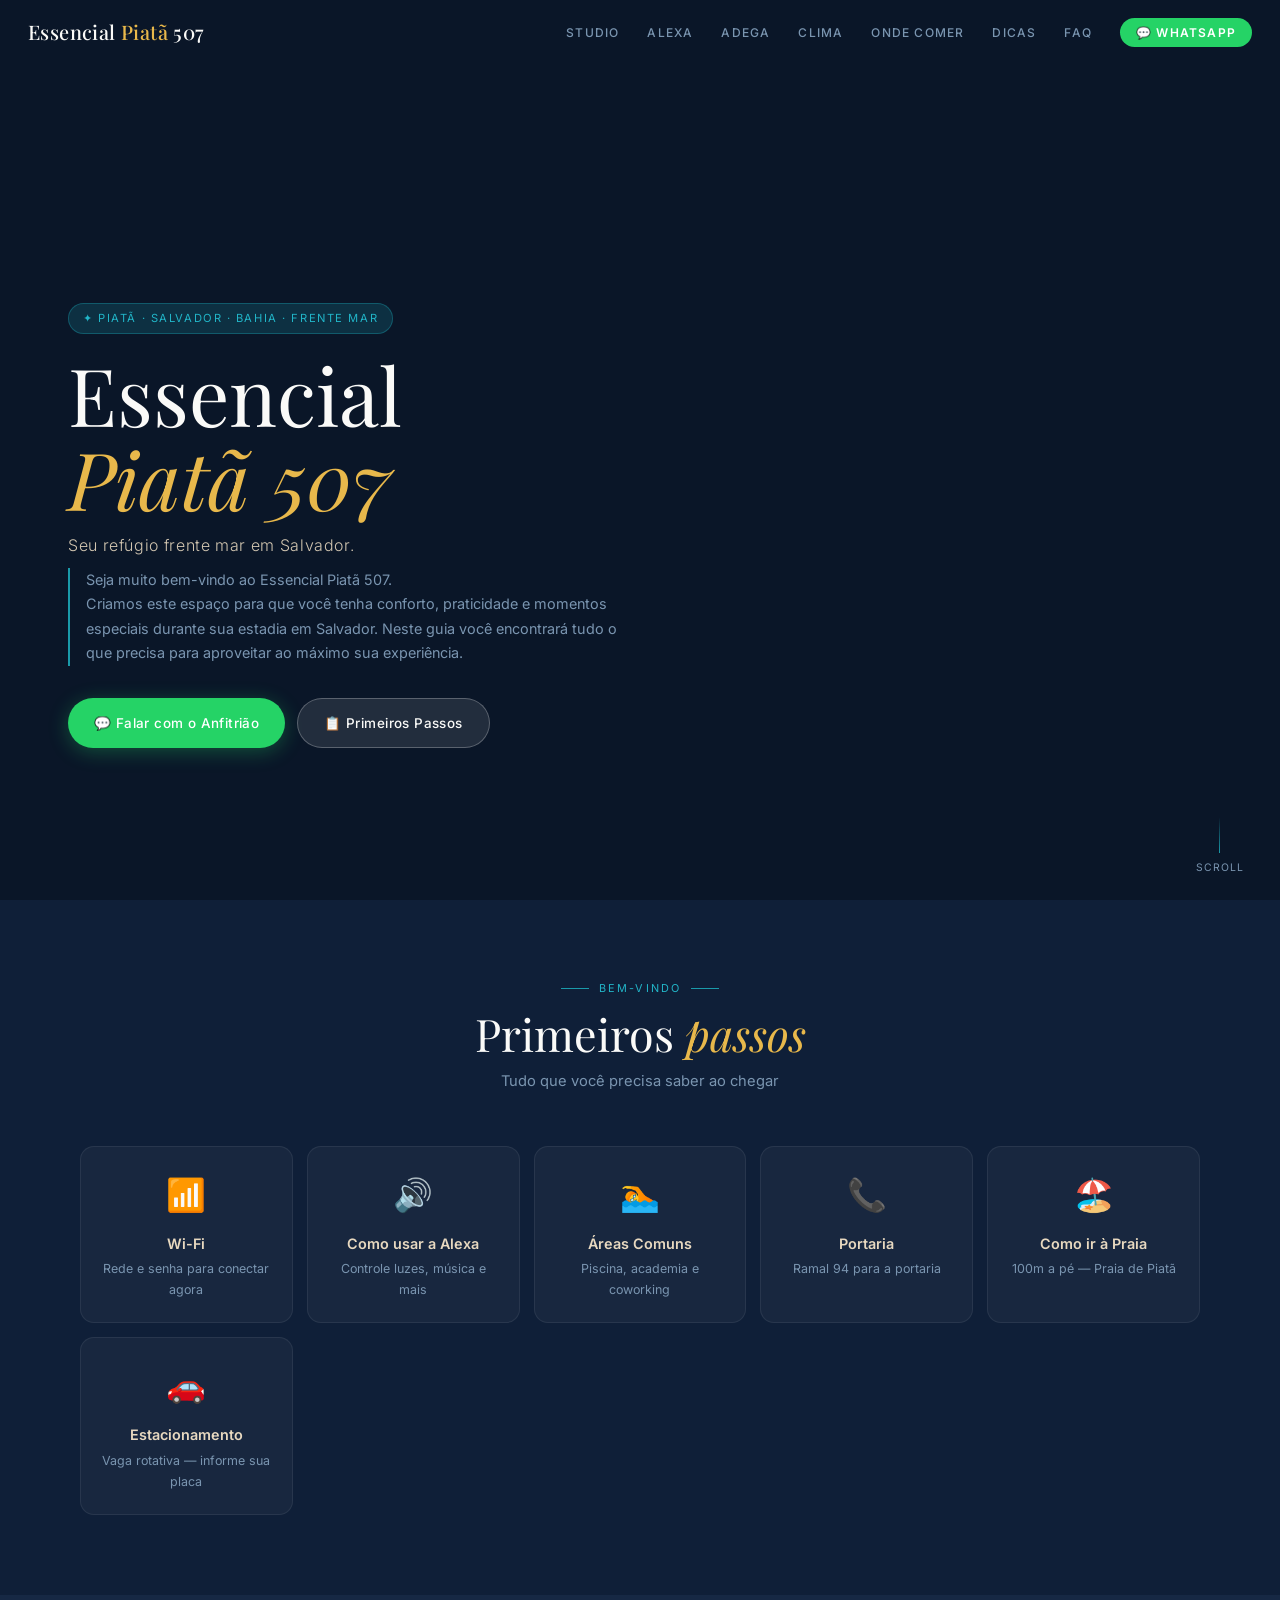
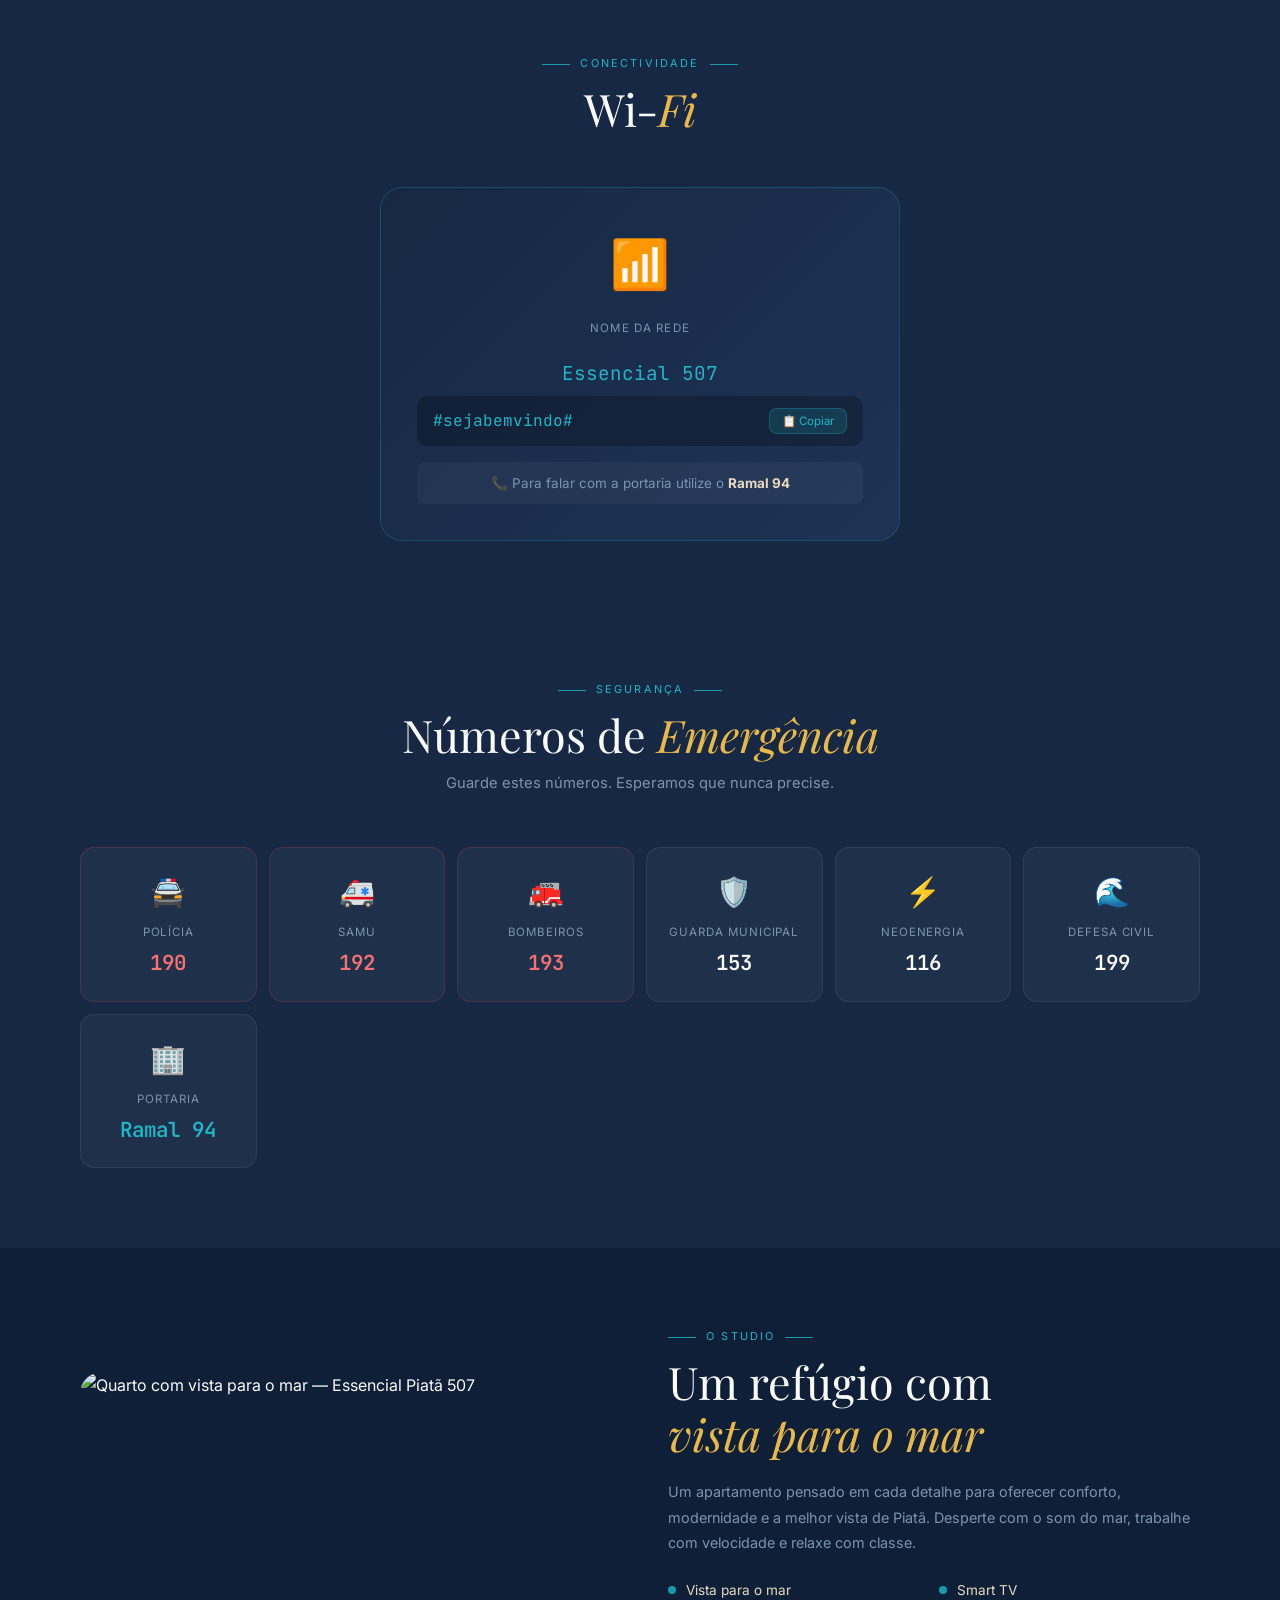
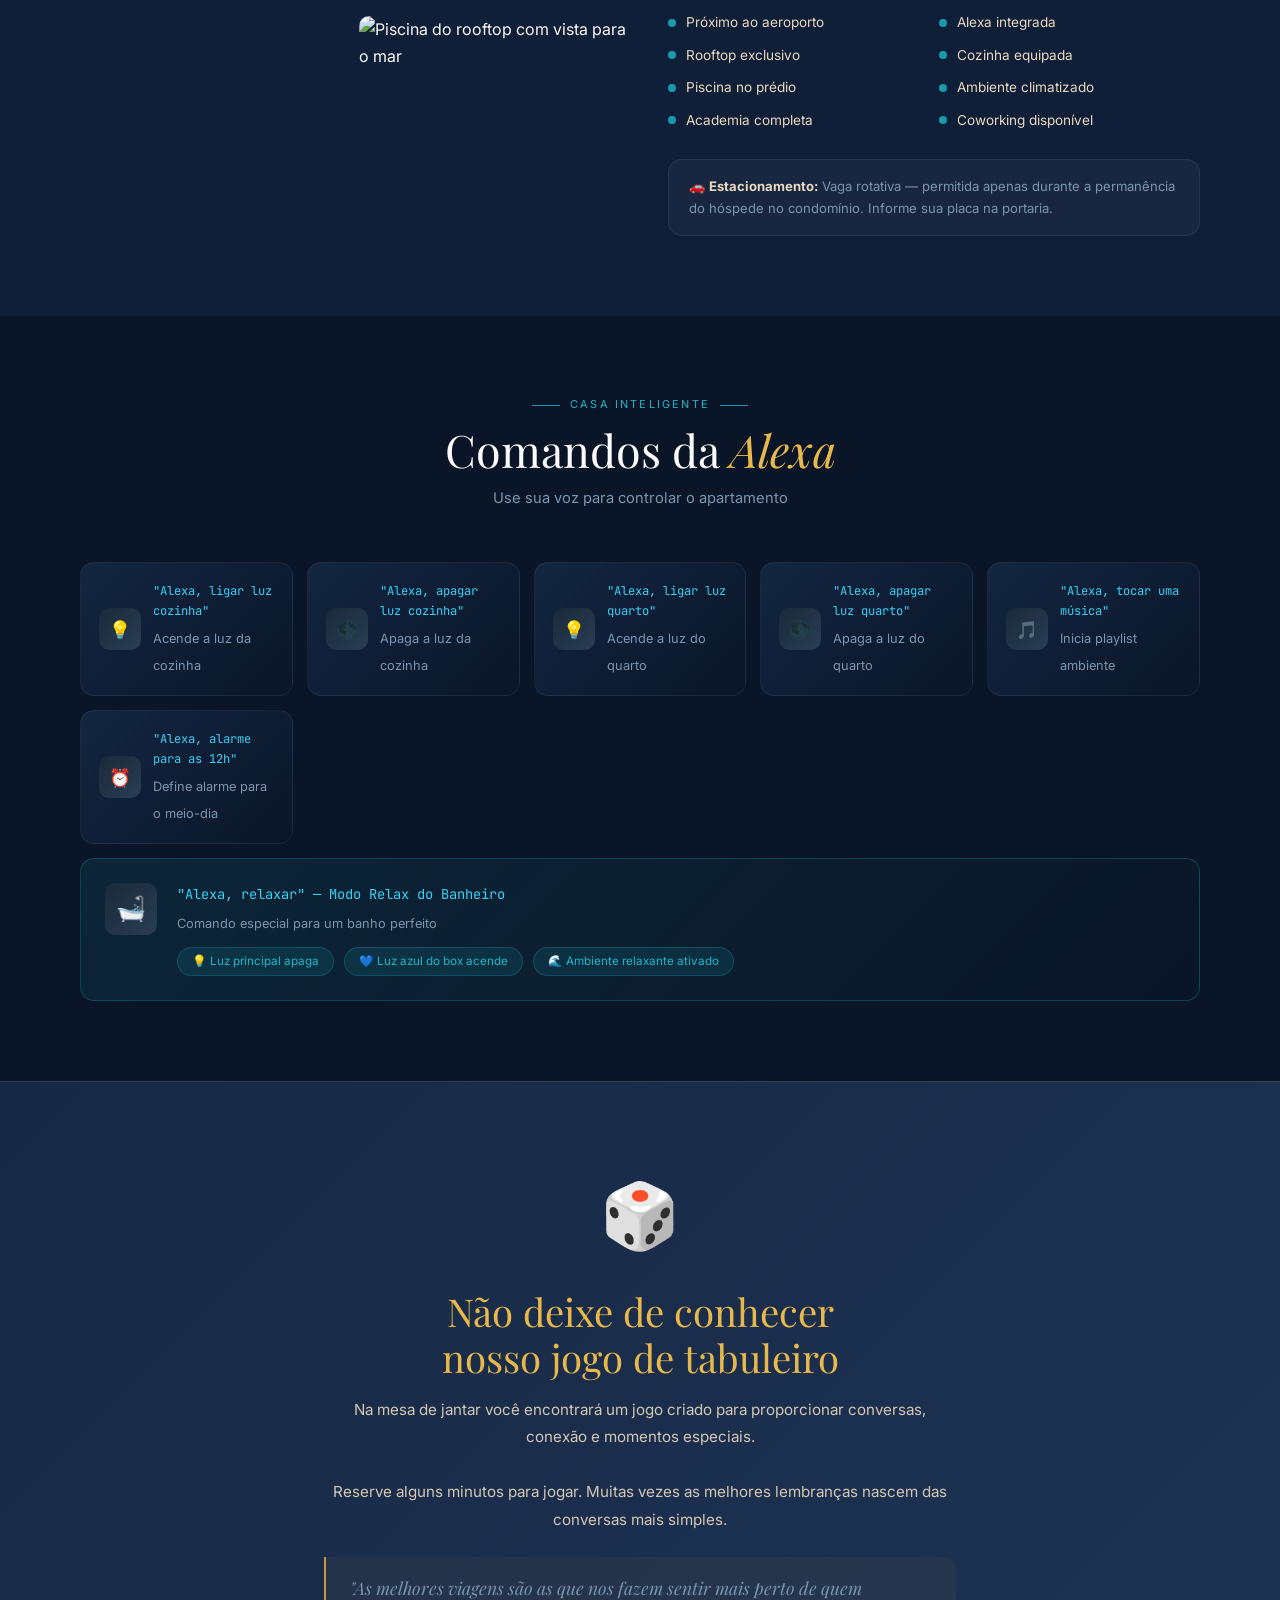
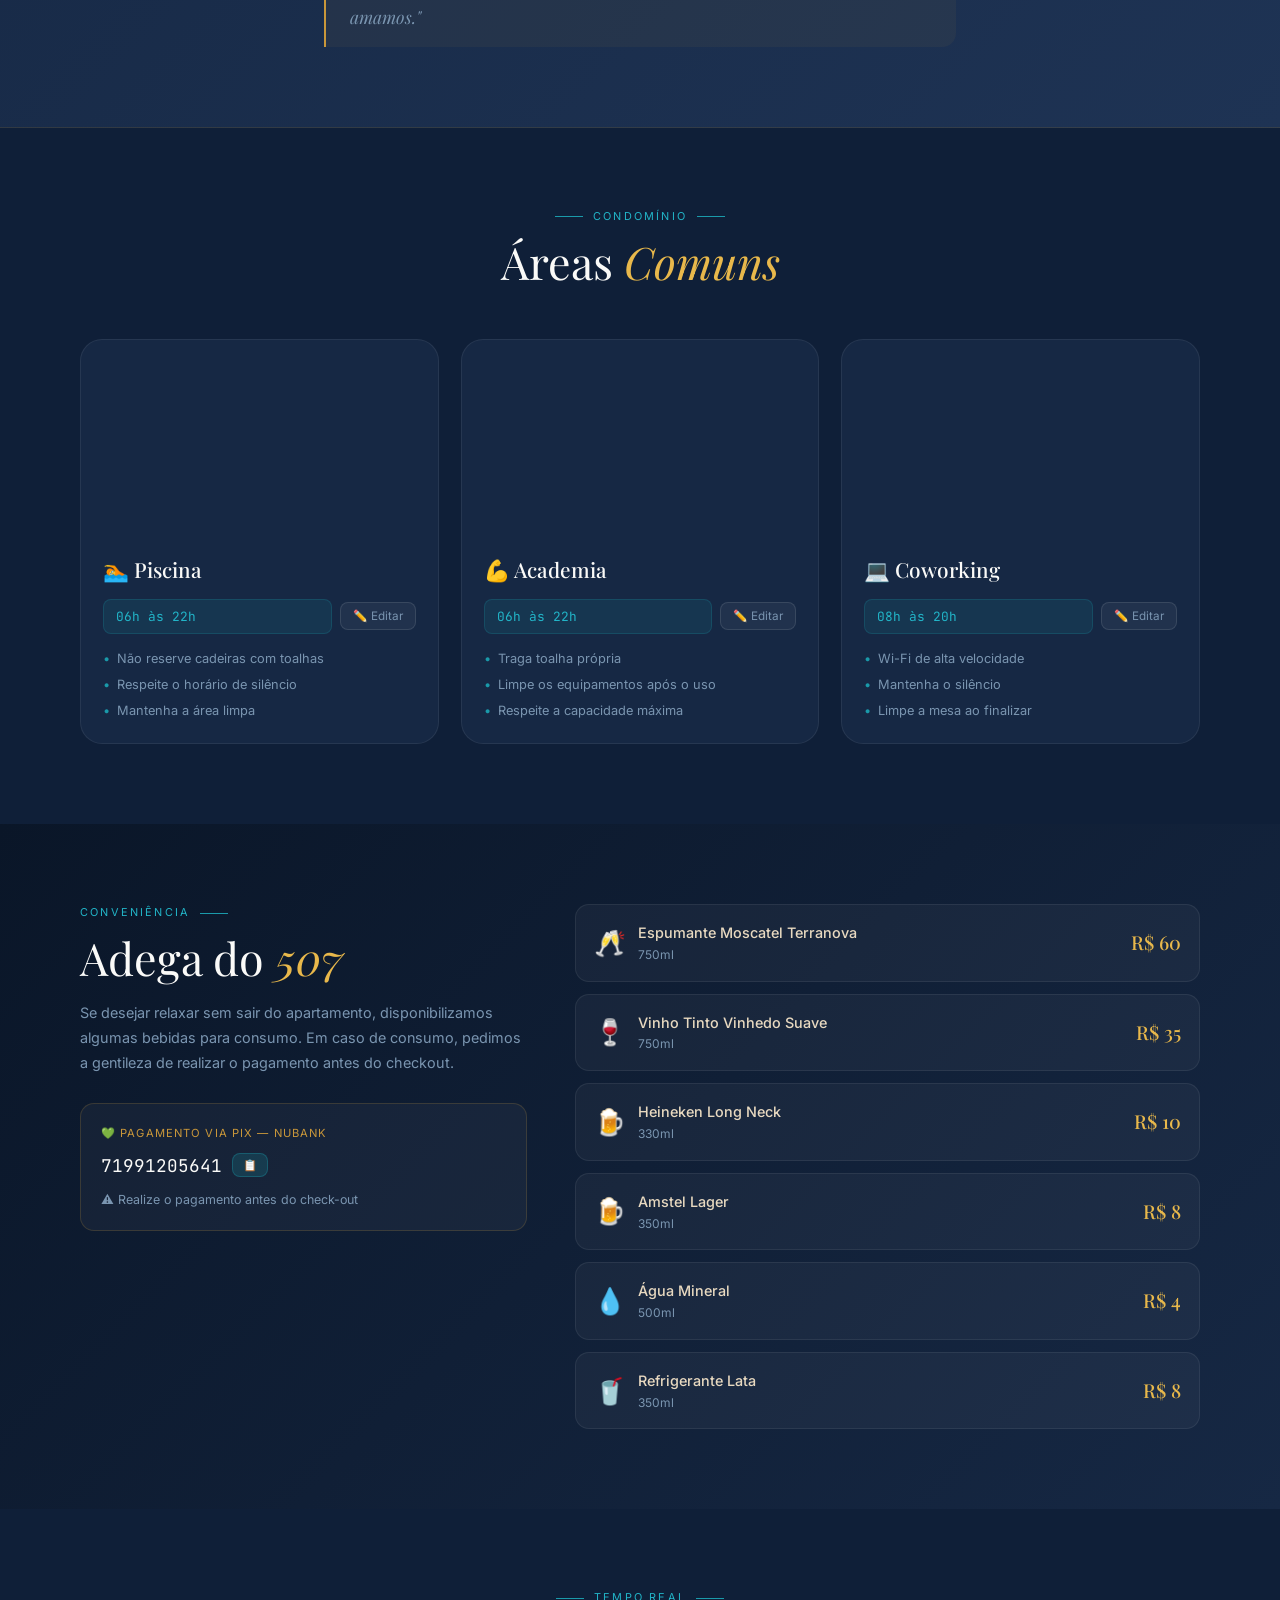
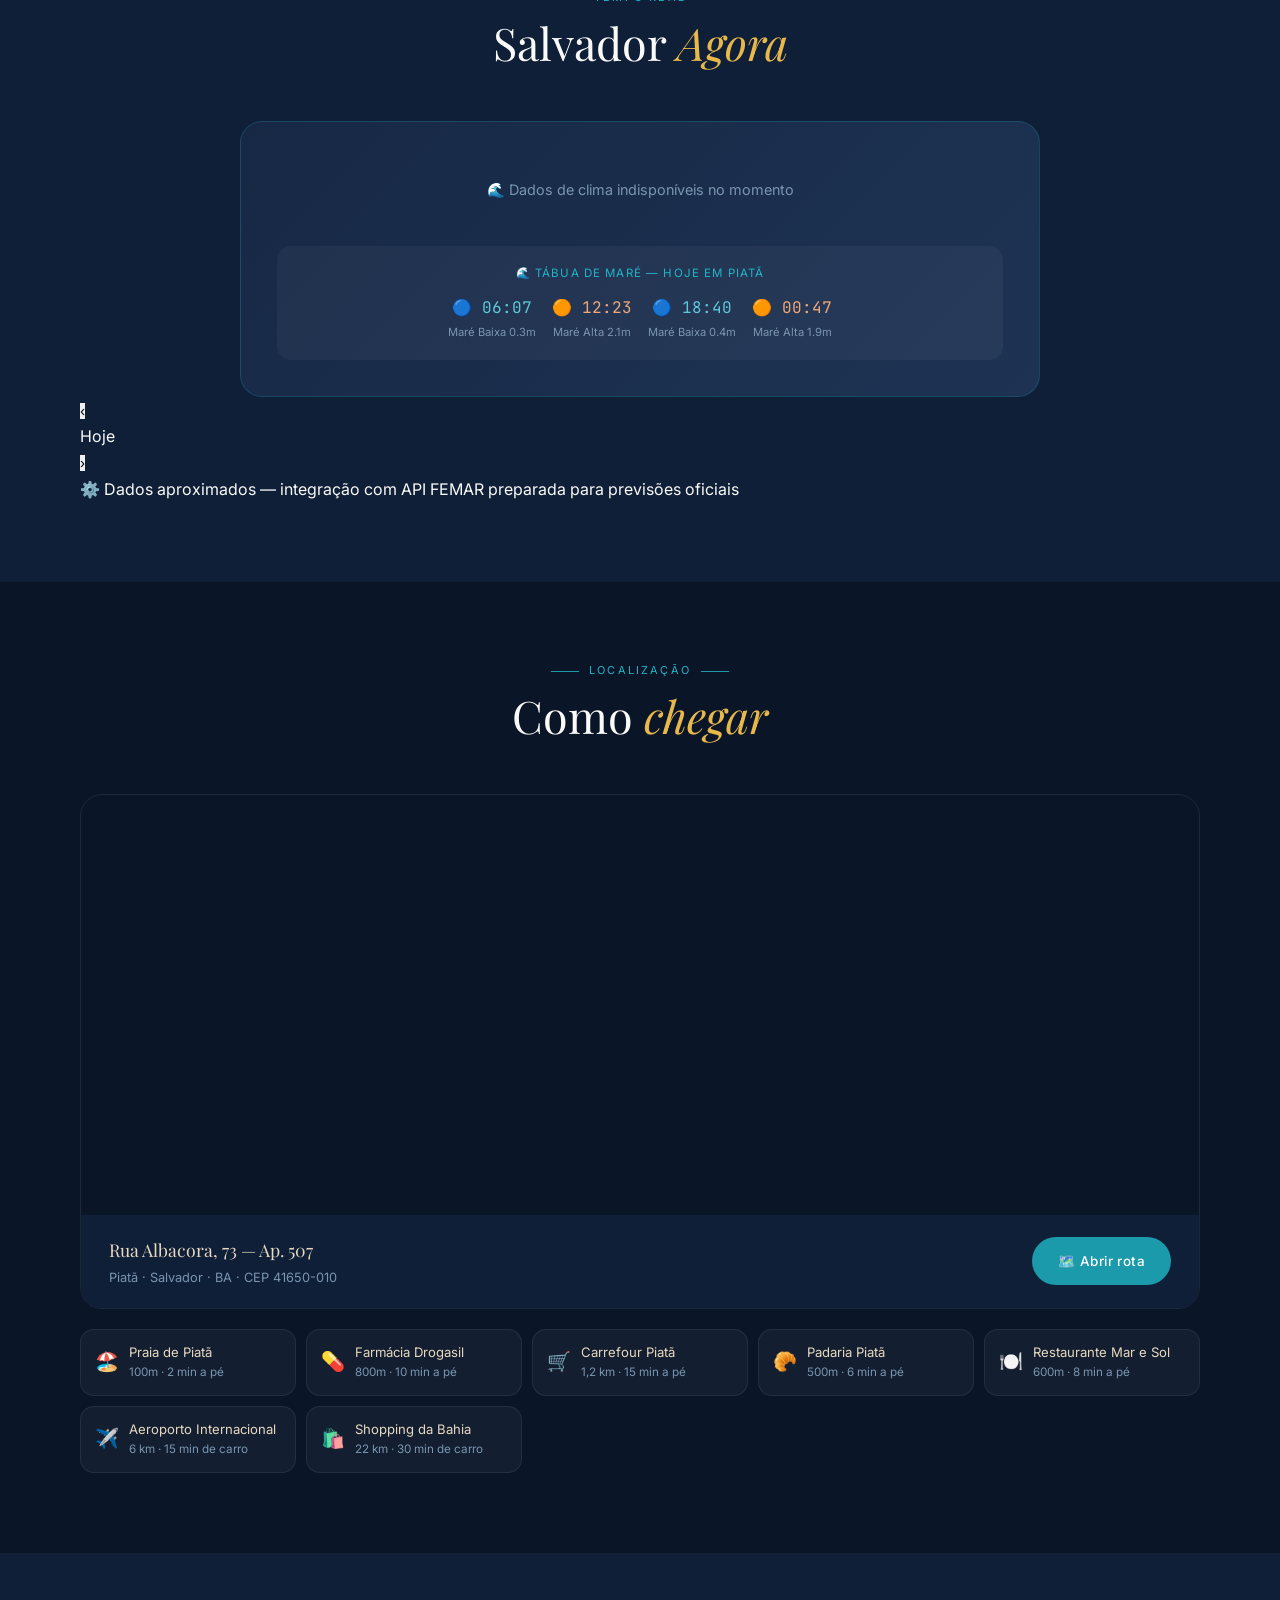
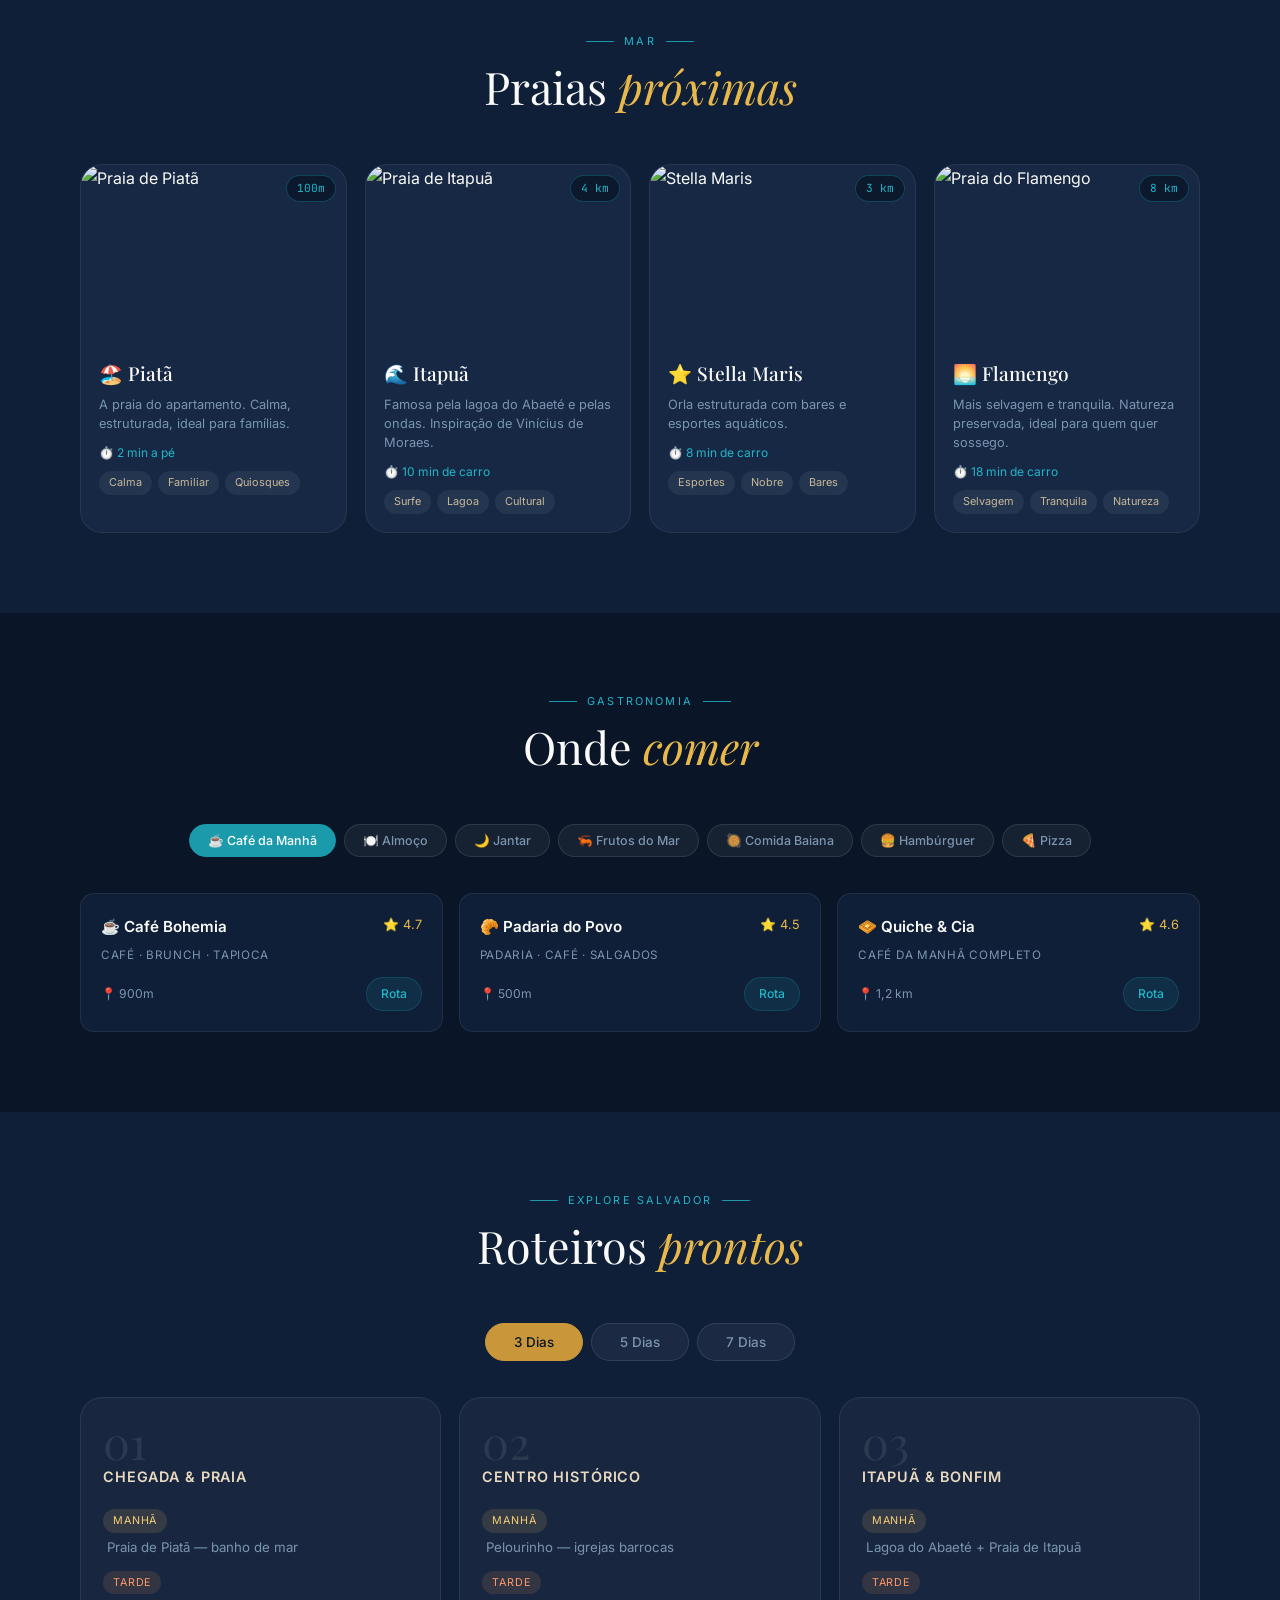
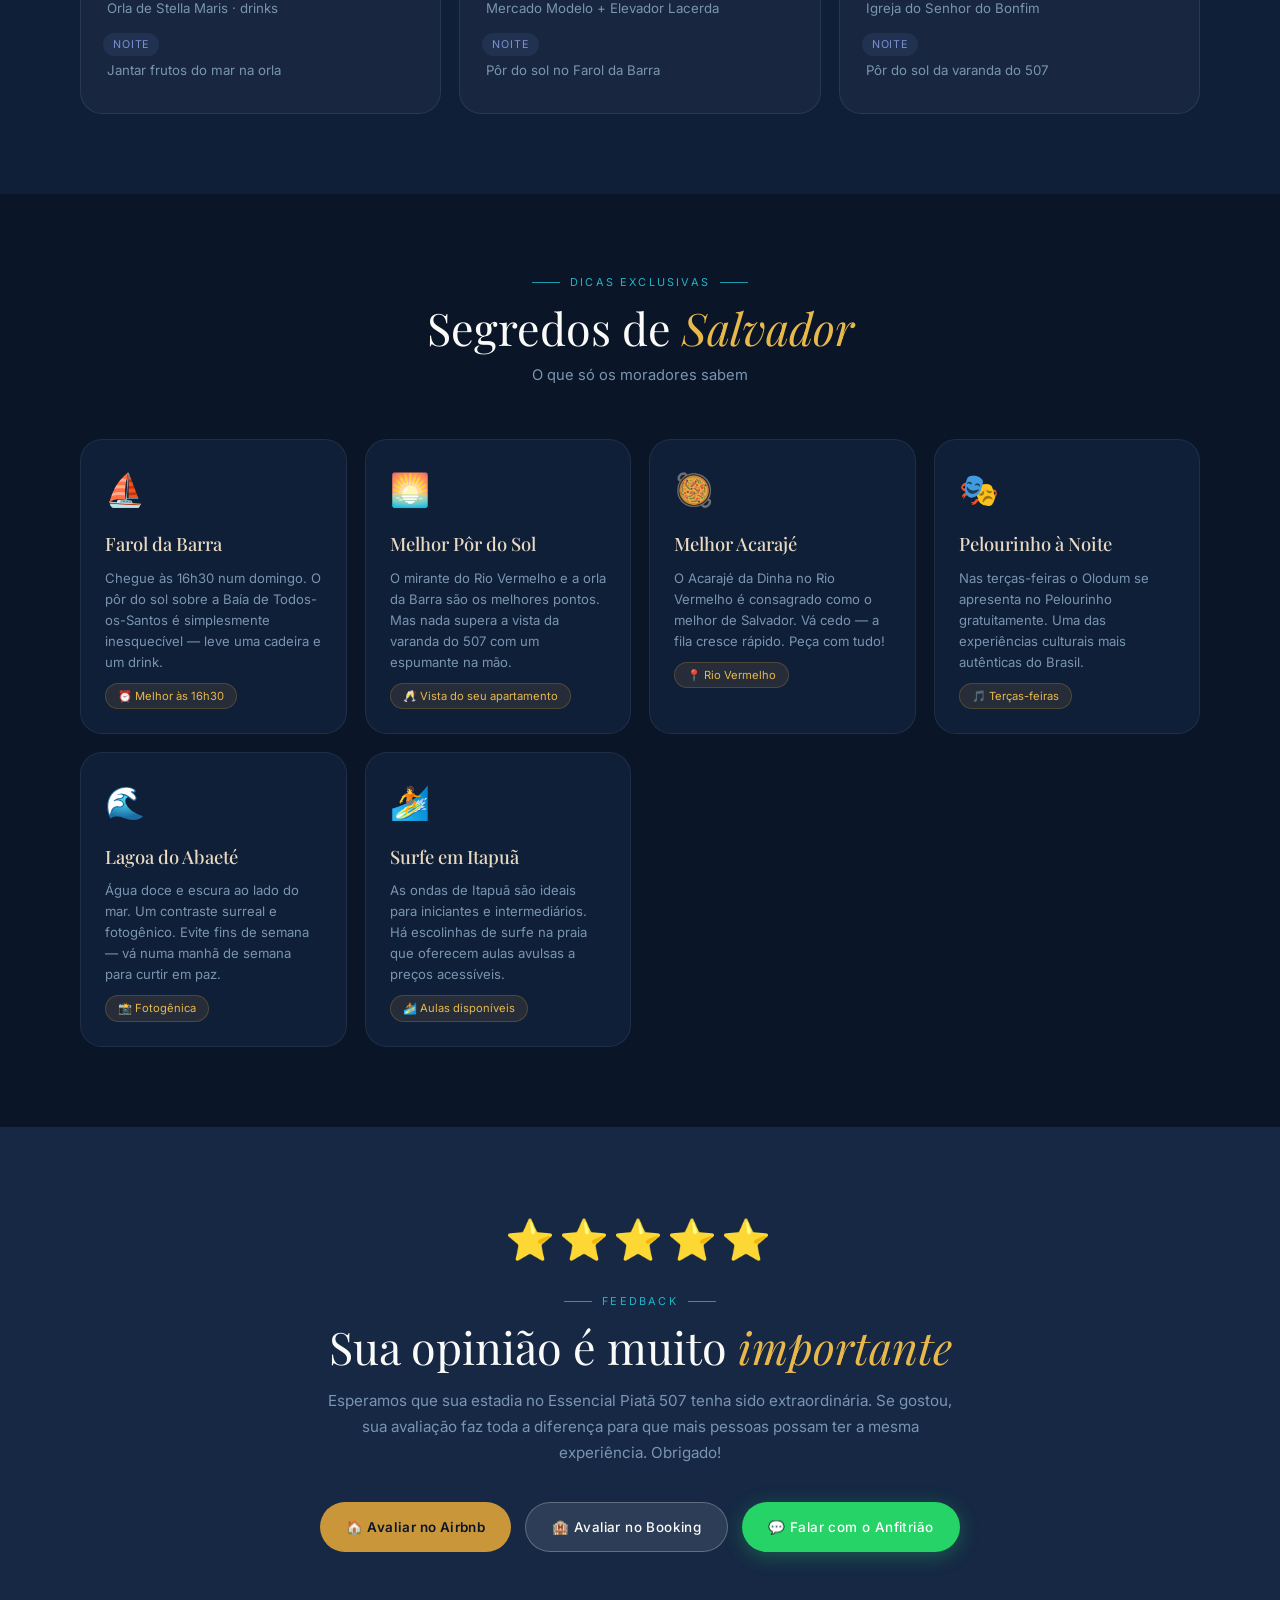
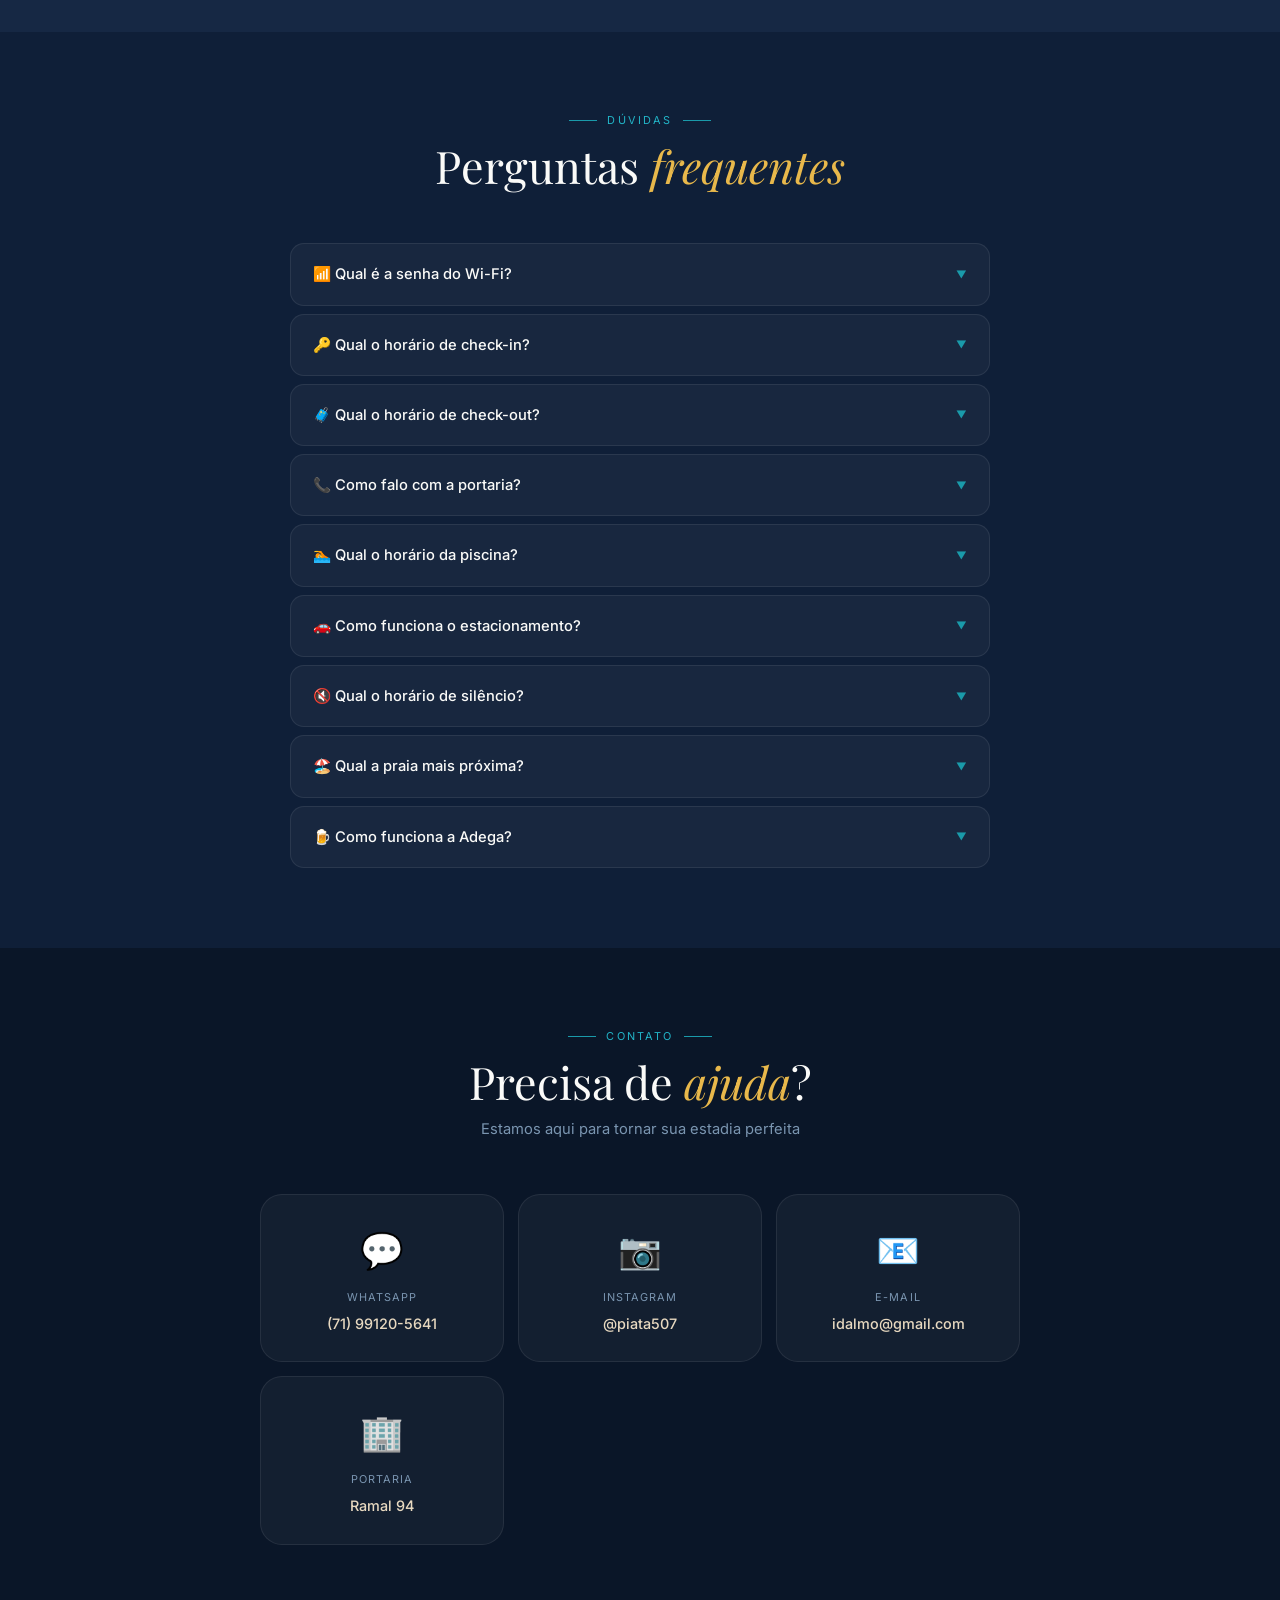
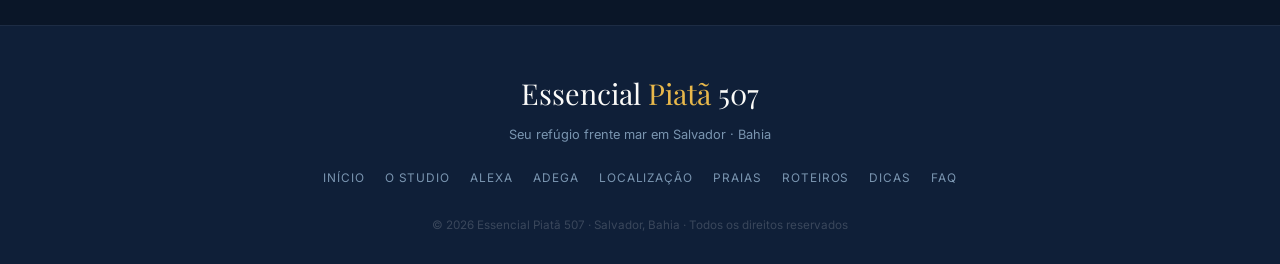
==== commit 38813813: "Add files via upload" ====
--- a/index.html
+++ b/index.html
@@ -27,7 +27,7 @@
     <li><a href="#comer">Onde Comer</a></li>
     <li><a href="#segredos">Dicas</a></li>
     <li><a href="#faq">FAQ</a></li>
-    <li><a href="https://wa.me/5571999999999" class="nav-wa" target="_blank">💬 WhatsApp</a></li>
+    <li><a href="https://wa.me/5571991205641" class="nav-wa" target="_blank">💬 WhatsApp</a></li>
   </ul>
   <div class="nav-burger" id="burger"><span></span><span></span><span></span></div>
 </nav>
@@ -59,7 +59,7 @@
       Criamos este espaço para que você tenha conforto, praticidade e momentos especiais durante sua estadia em Salvador. Neste guia você encontrará tudo o que precisa para aproveitar ao máximo sua experiência.
     </p>
     <div class="hero-btns">
-      <a href="https://wa.me/5571999999999" class="btn btn-wa" target="_blank">💬 Falar com o Anfitrião</a>
+      <a href="https://wa.me/5571991205641" class="btn btn-wa" target="_blank">💬 Falar com o Anfitrião</a>
       <a href="#primeiros" class="btn btn-ghost">📋 Primeiros Passos</a>
     </div>
   </div>
@@ -184,8 +184,8 @@
   <div class="container">
     <div class="sobre-grid">
       <div class="sobre-img-wrap fi">
-        <div class="sobre-img"></div>
-        <div class="sobre-img-accent"></div>
+        <img src="assets/img/quarto-vista-mar.jpeg" alt="Quarto com vista para o mar — Essencial Piatã 507" class="sobre-img" loading="lazy"/>
+        <img src="assets/img/piscina-rooftop.jpeg" alt="Piscina do rooftop com vista para o mar" class="sobre-img-accent" loading="lazy"/>
       </div>
       <div class="fi">
         <div class="sec-label" style="justify-content:flex-start"><span style="display:none"></span>O Studio</div>
@@ -272,7 +272,7 @@
     </div>
     <div class="areas-grid">
       <div class="area-card fi">
-        <div class="area-img" style="background:url('https://images.unsplash.com/photo-1570827959983-6e63f9e33d7e?w=600&q=80') center/cover"></div>
+        <div class="area-img" style="background:url('assets/img/piscina-rooftop.jpeg') center/cover"></div>
         <div class="area-body">
           <div class="area-name">🏊 Piscina</div>
           <div class="area-schedule">
@@ -374,6 +374,17 @@
     <div class="weather-card fi" id="weatherCard">
       <div class="weather-loading">🌊 Carregando dados do clima...</div>
     </div>
+
+    <div class="tide-card fi" id="tideCard">
+      <div class="tide-nav">
+        <button class="tide-nav-btn" id="tidePrev" aria-label="Dia anterior">‹</button>
+        <div class="tide-nav-date" id="tideDate">Hoje</div>
+        <button class="tide-nav-btn" id="tideNext" aria-label="Próximo dia">›</button>
+      </div>
+      <div class="tide-items" id="tideItems"></div>
+      <div class="tide-dots" id="tideDots"></div>
+      <div class="tide-footnote">⚙️ Dados aproximados — integração com API FEMAR preparada para previsões oficiais</div>
+    </div>
   </div>
 </section>
 
@@ -631,7 +642,7 @@
       <div class="avaliacao-btns">
         <a href="#" class="btn btn-gold">🏠 Avaliar no Airbnb</a>
         <a href="#" class="btn btn-ghost">🏨 Avaliar no Booking</a>
-        <a href="https://wa.me/5571999999999" class="btn btn-wa" target="_blank">💬 Falar com o Anfitrião</a>
+        <a href="https://wa.me/5571991205641" class="btn btn-wa" target="_blank">💬 Falar com o Anfitrião</a>
       </div>
     </div>
   </div>
@@ -667,20 +678,20 @@
       <p class="sec-sub">Estamos aqui para tornar sua estadia perfeita</p>
     </div>
     <div class="contact-grid fi">
-      <a href="https://wa.me/5571999999999" class="contact-card" target="_blank">
+      <a href="https://wa.me/5571991205641" class="contact-card" target="_blank">
         <div class="contact-icon">💬</div>
         <div class="contact-type">WhatsApp</div>
-        <div class="contact-val">(71) 9 9999-9999</div>
+        <div class="contact-val">(71) 99120-5641</div>
       </a>
-      <a href="https://instagram.com/essencialpiata507" class="contact-card" target="_blank">
+      <a href="https://instagram.com/piata507" class="contact-card" target="_blank">
         <div class="contact-icon">📷</div>
         <div class="contact-type">Instagram</div>
-        <div class="contact-val">@essencialpiata507</div>
+        <div class="contact-val">@piata507</div>
       </a>
-      <a href="mailto:contato@essencialpiata507.com.br" class="contact-card">
+      <a href="mailto:idalmo@gmail.com" class="contact-card">
         <div class="contact-icon">📧</div>
         <div class="contact-type">E-mail</div>
-        <div class="contact-val">contato@essencialpiata507.com.br</div>
+        <div class="contact-val">idalmo@gmail.com</div>
       </a>
       <a href="tel:94" class="contact-card">
         <div class="contact-icon">🏢</div>
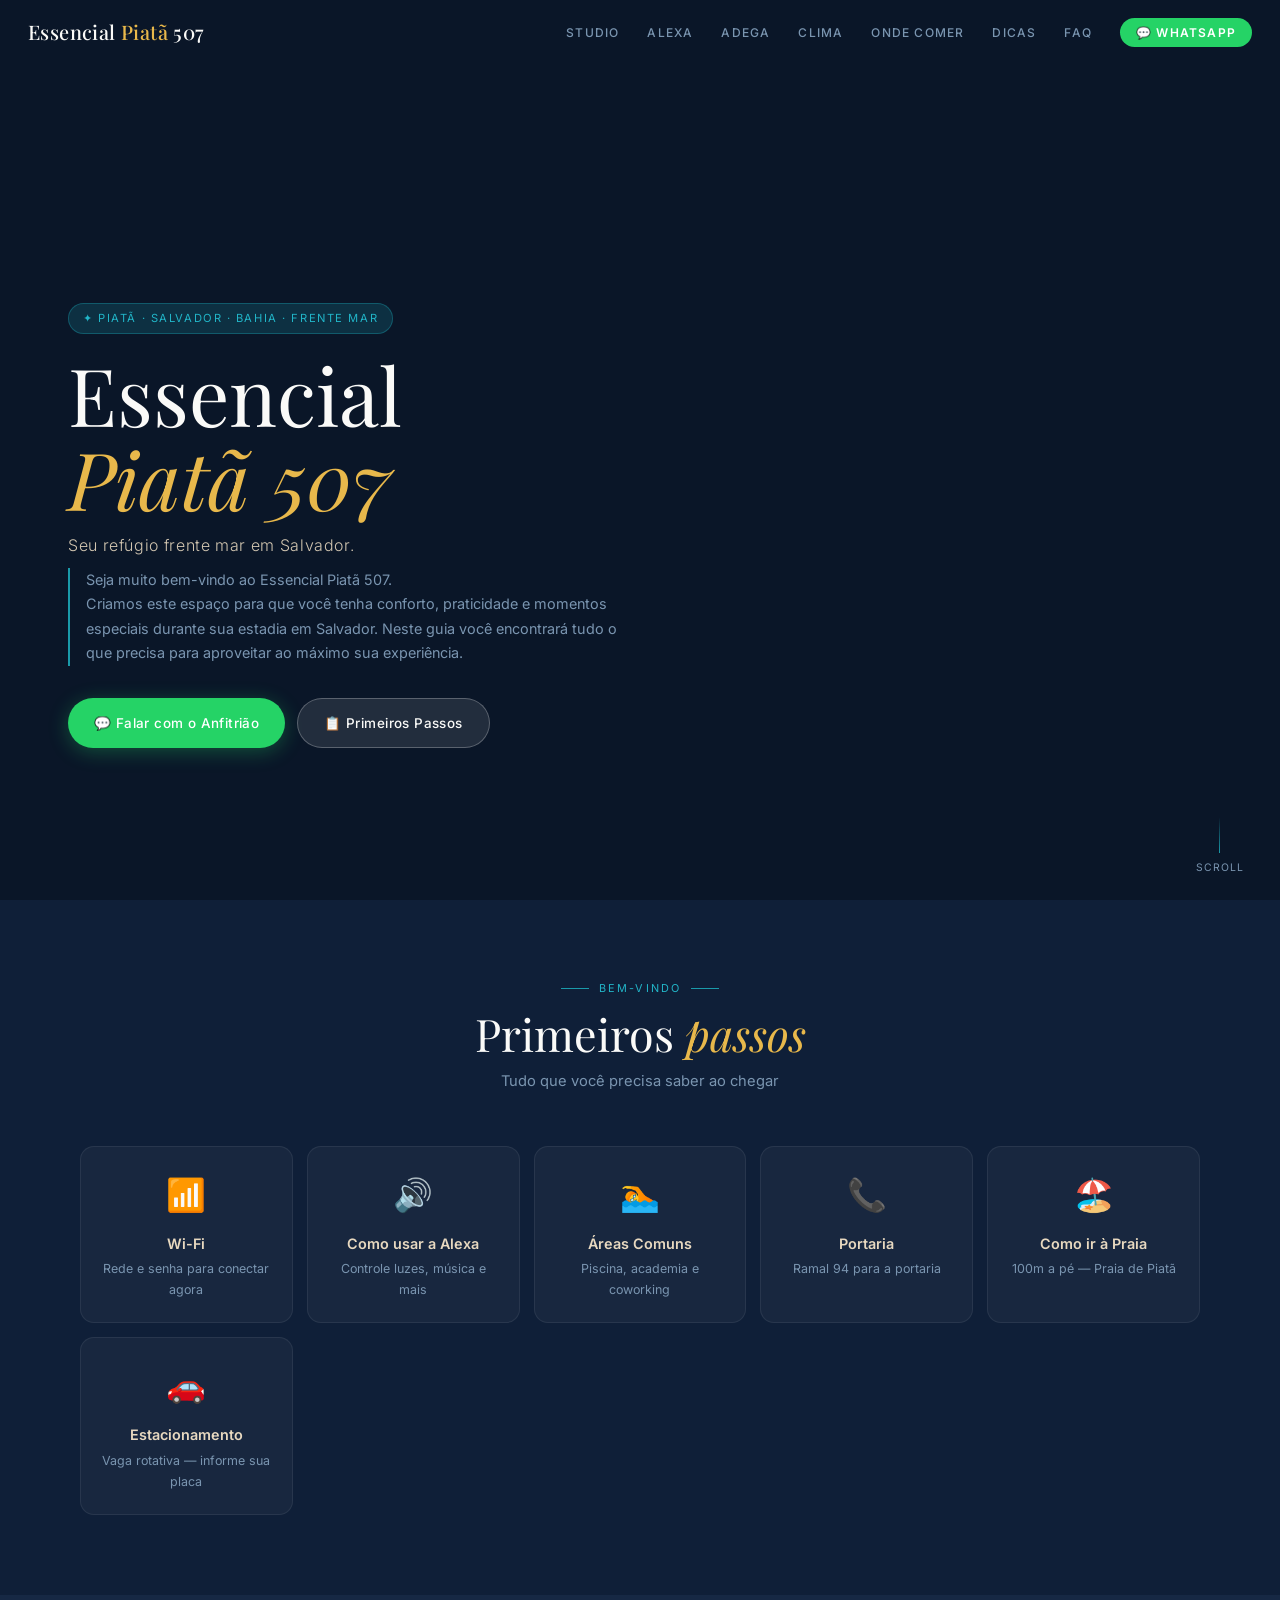
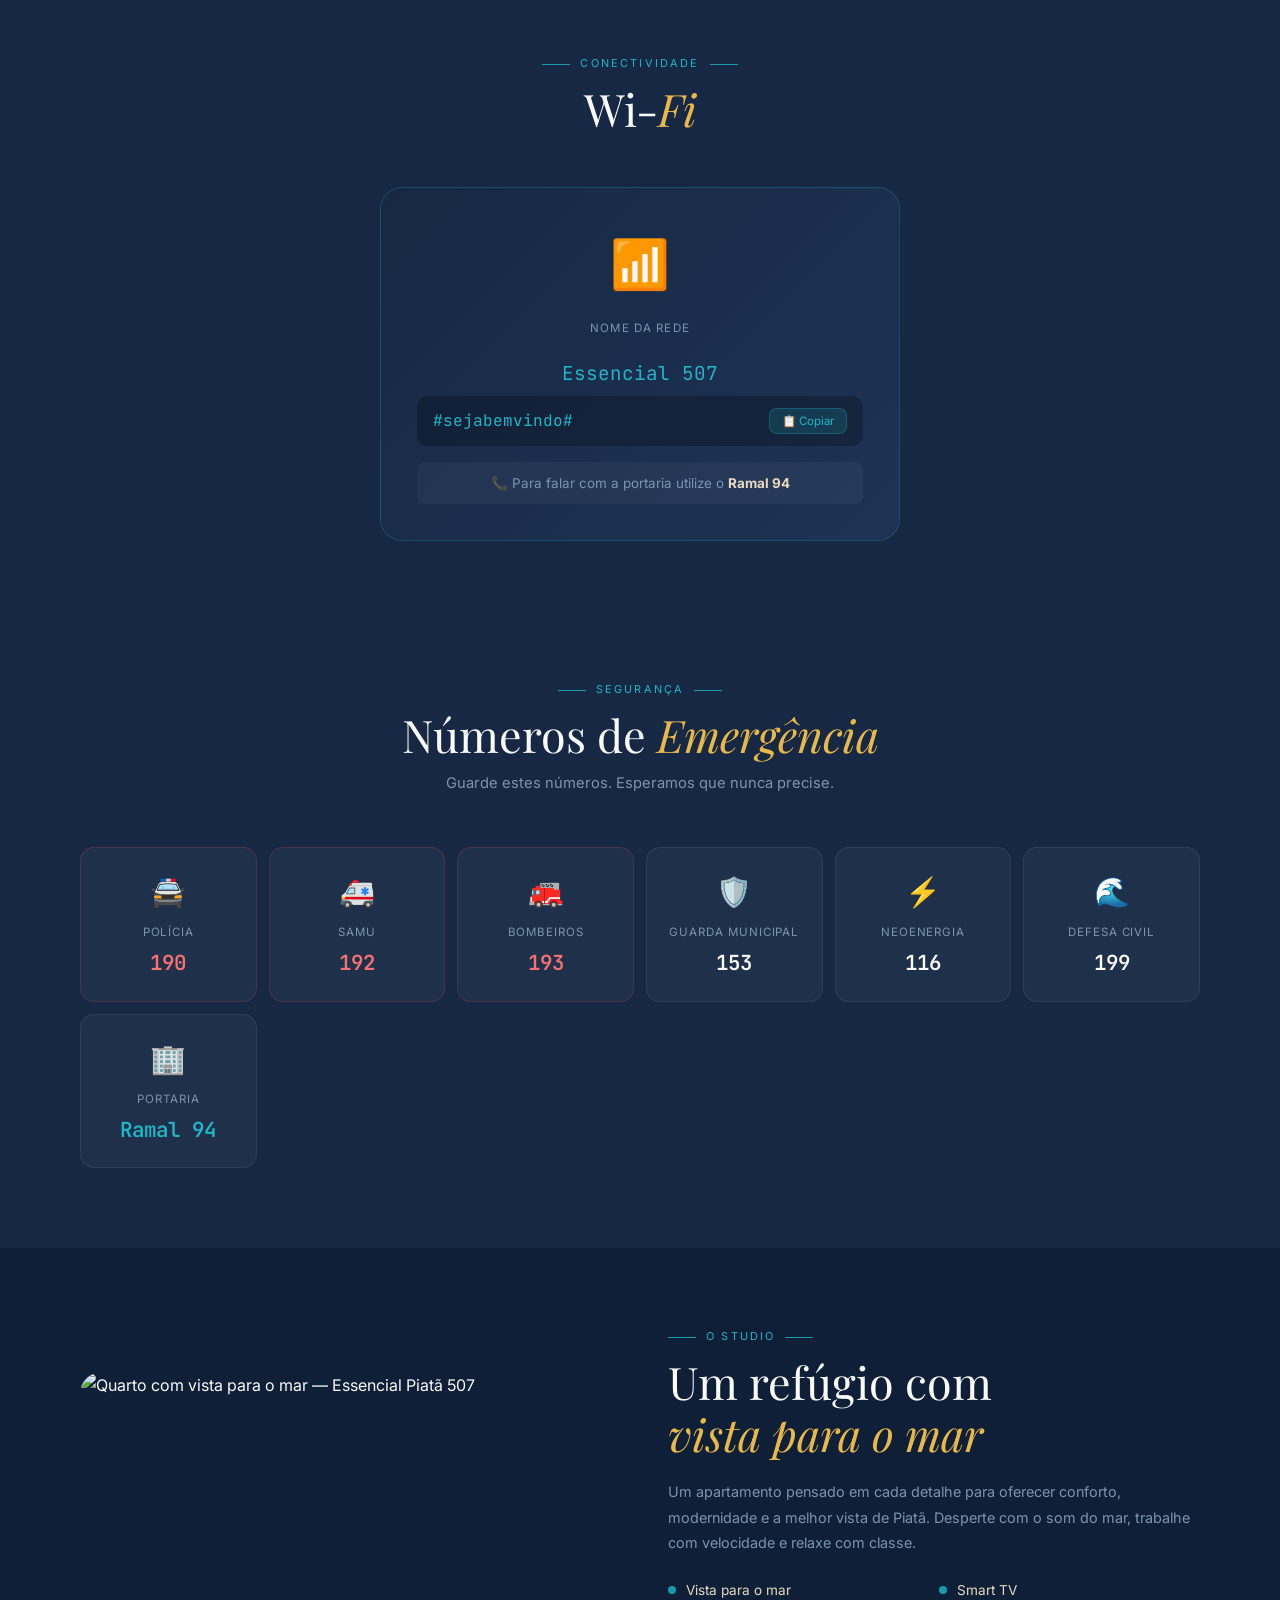
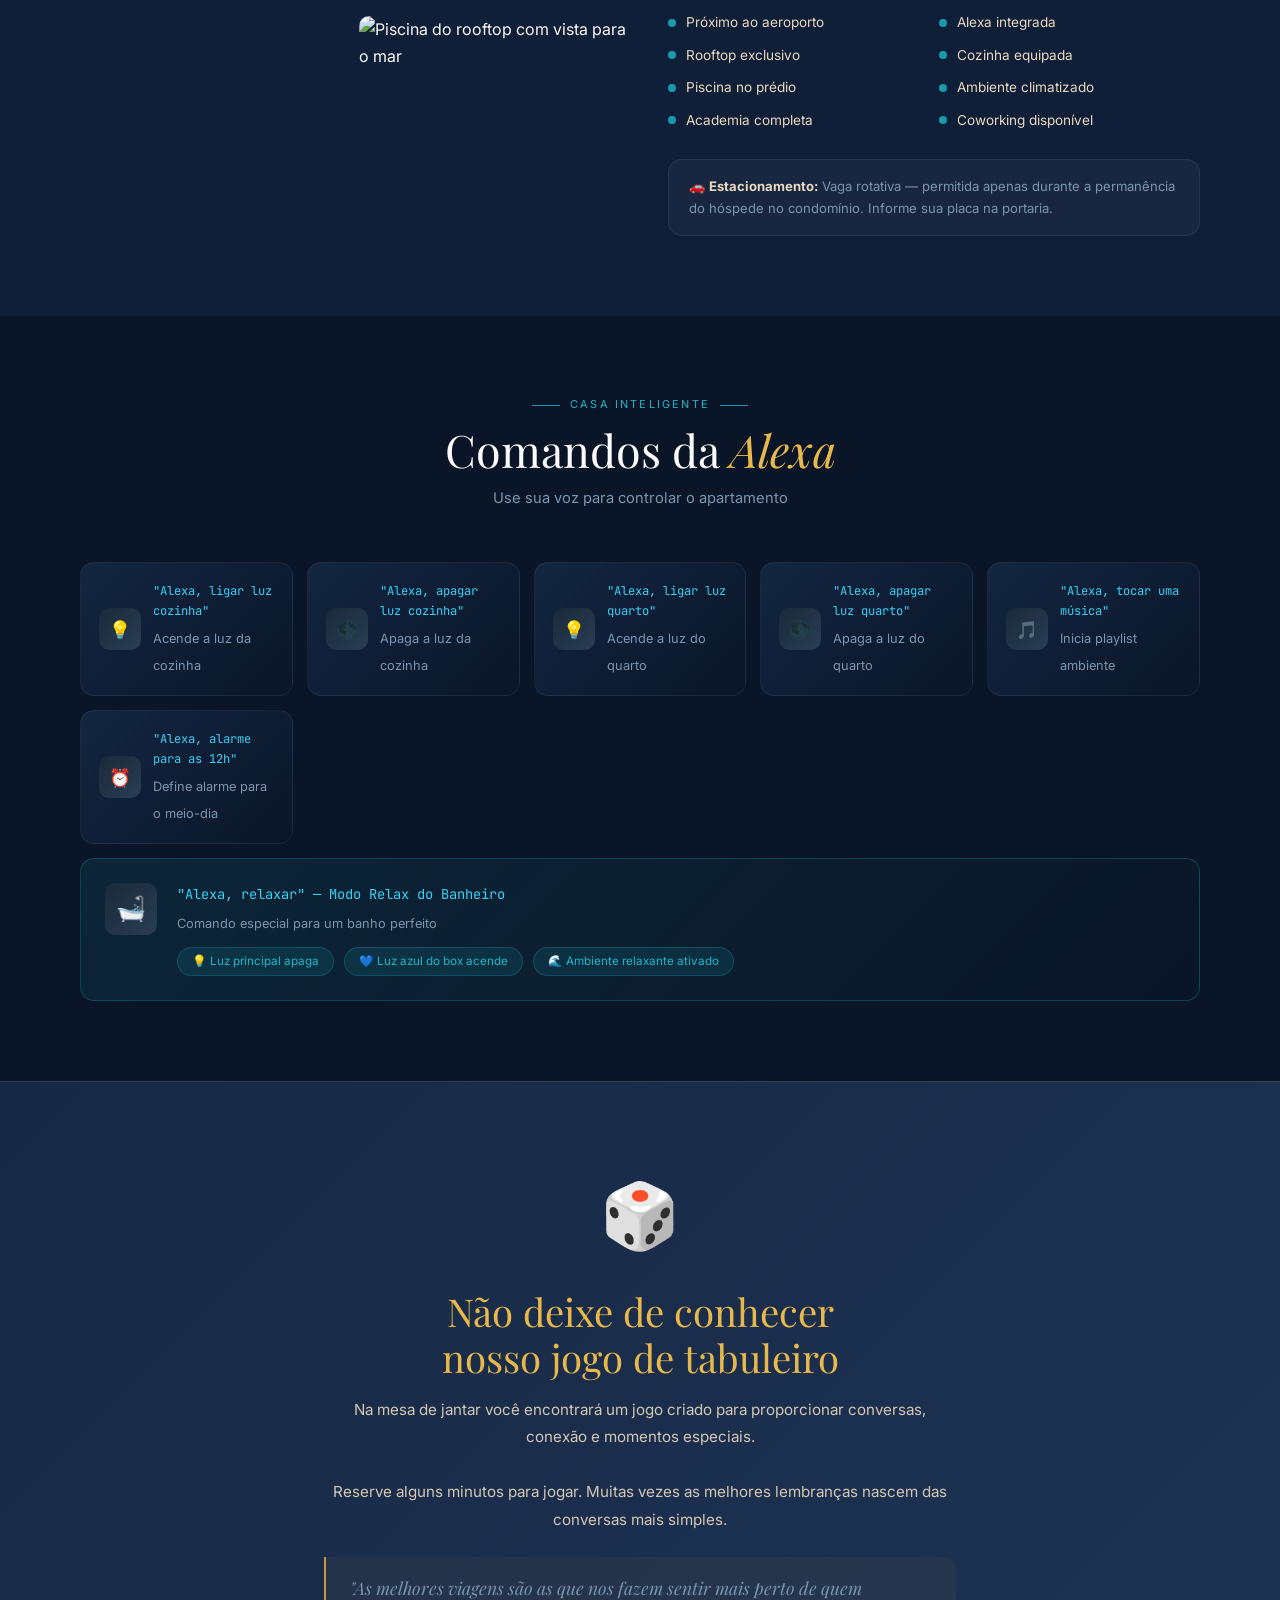
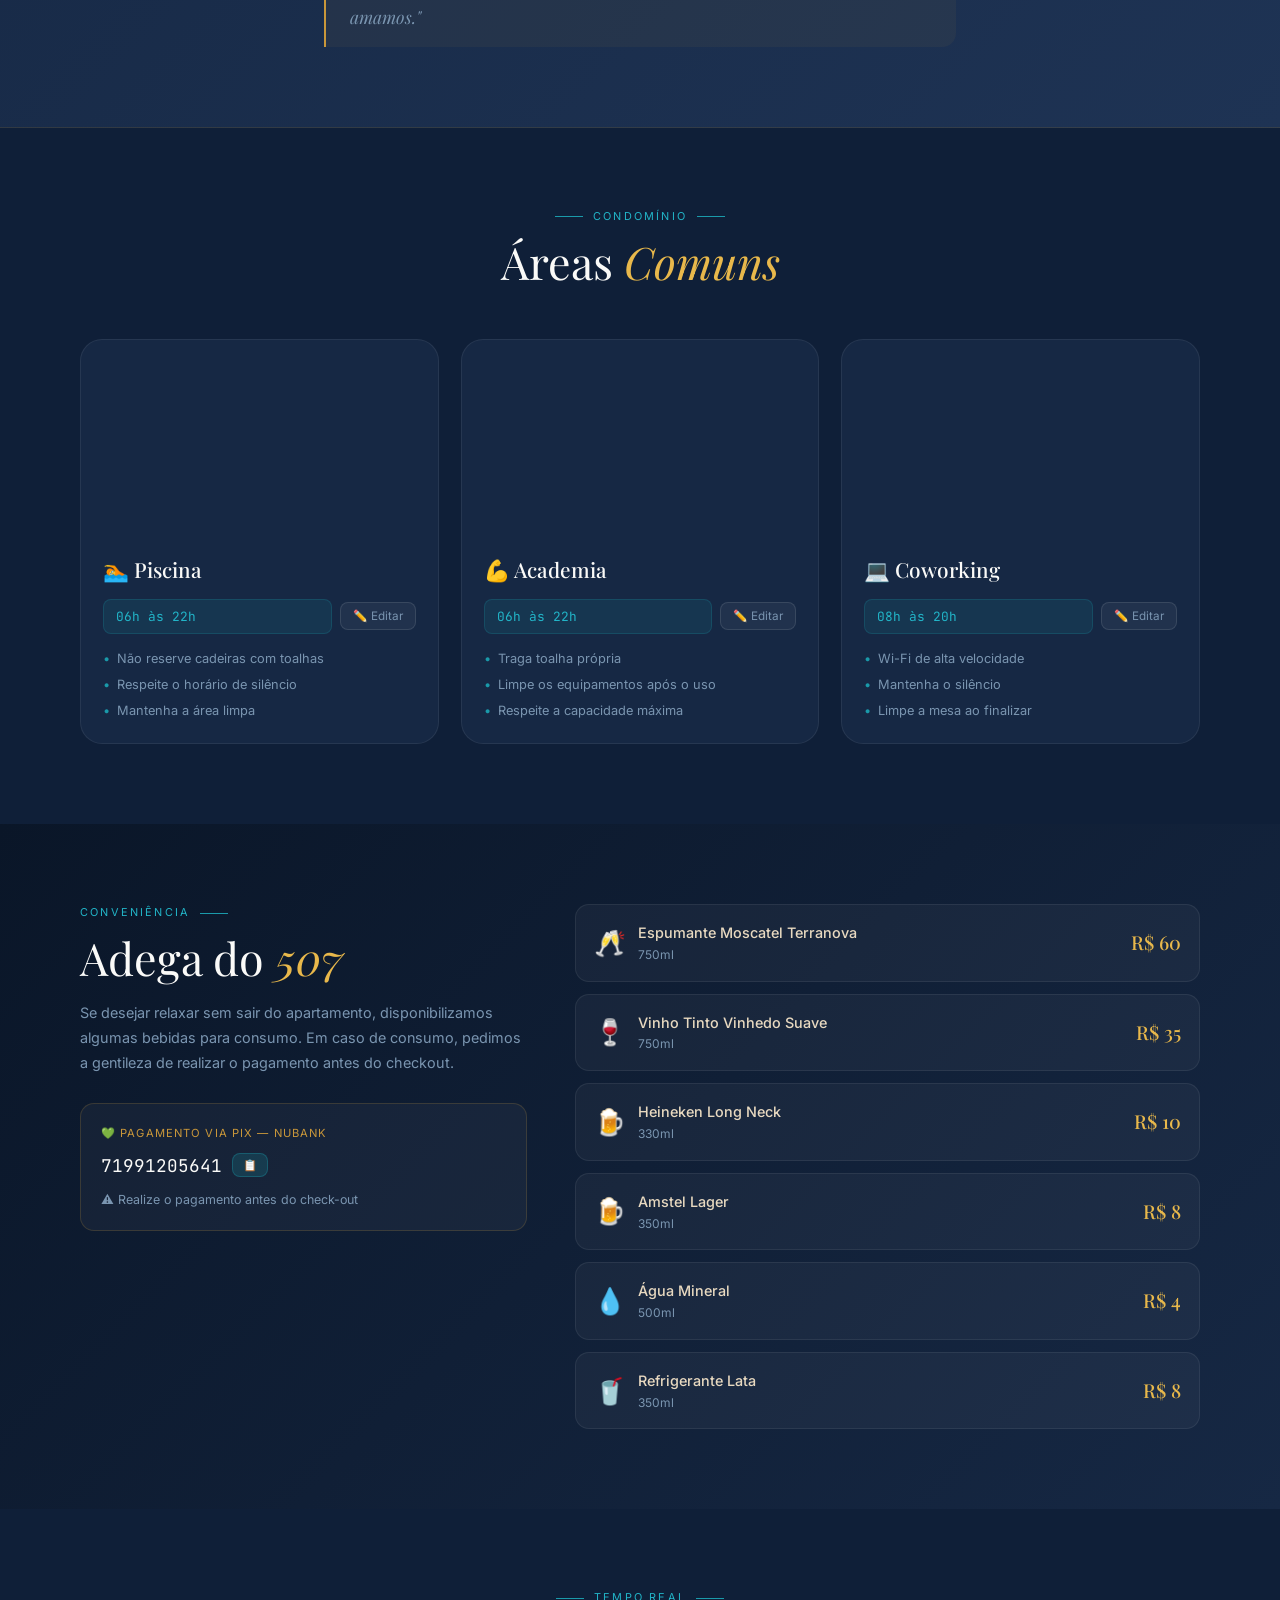
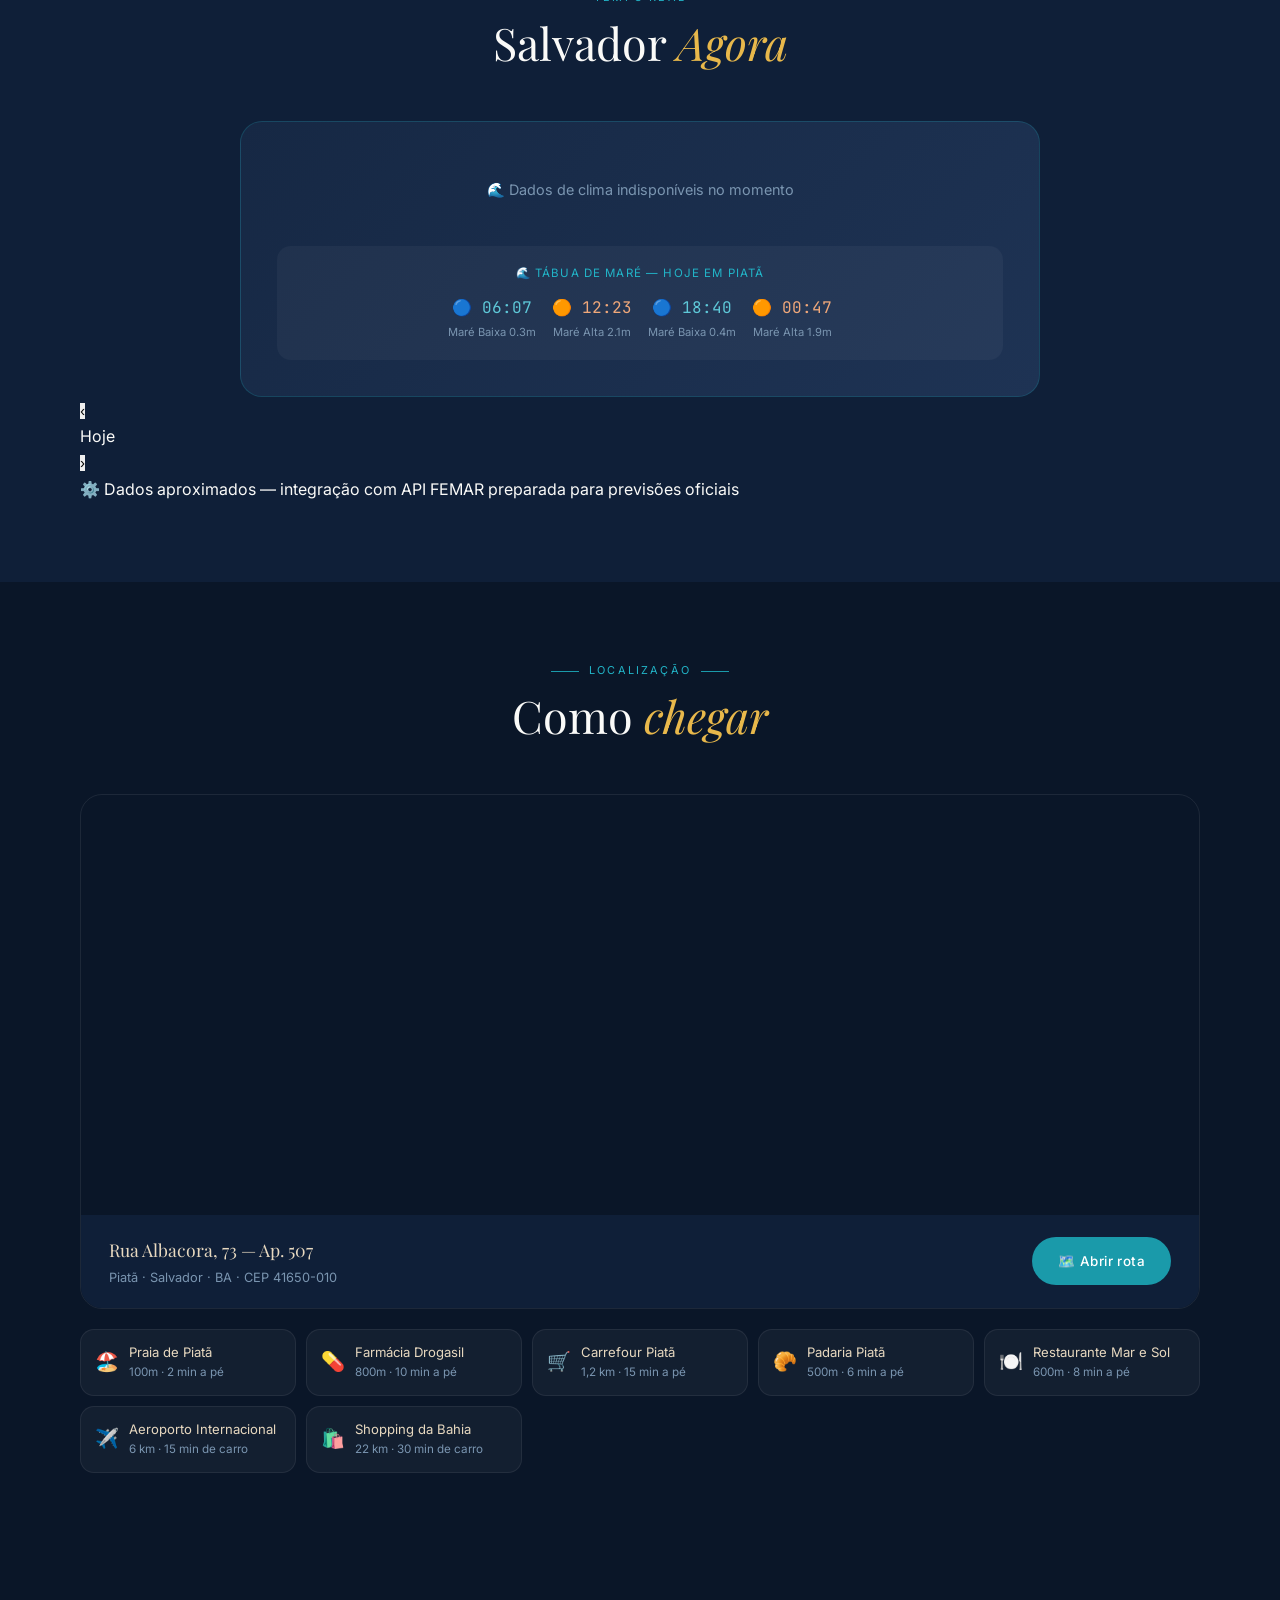
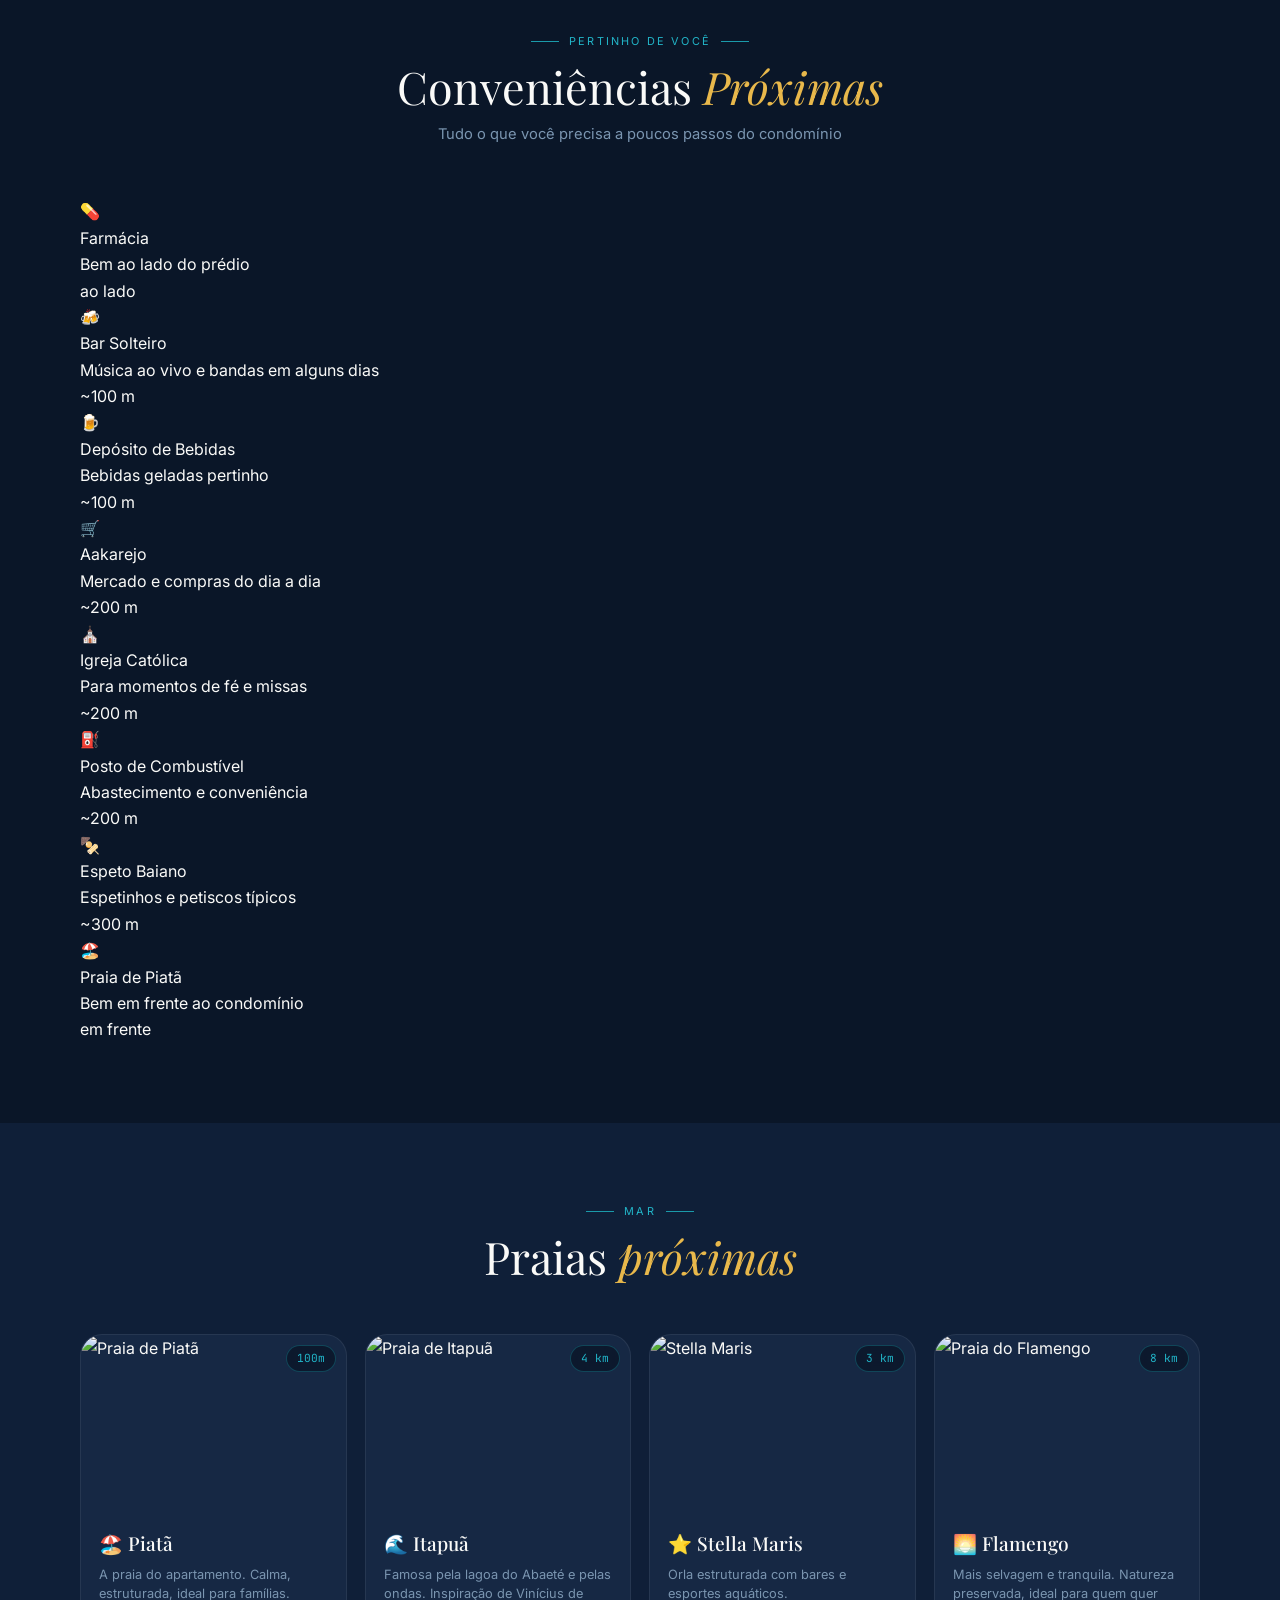
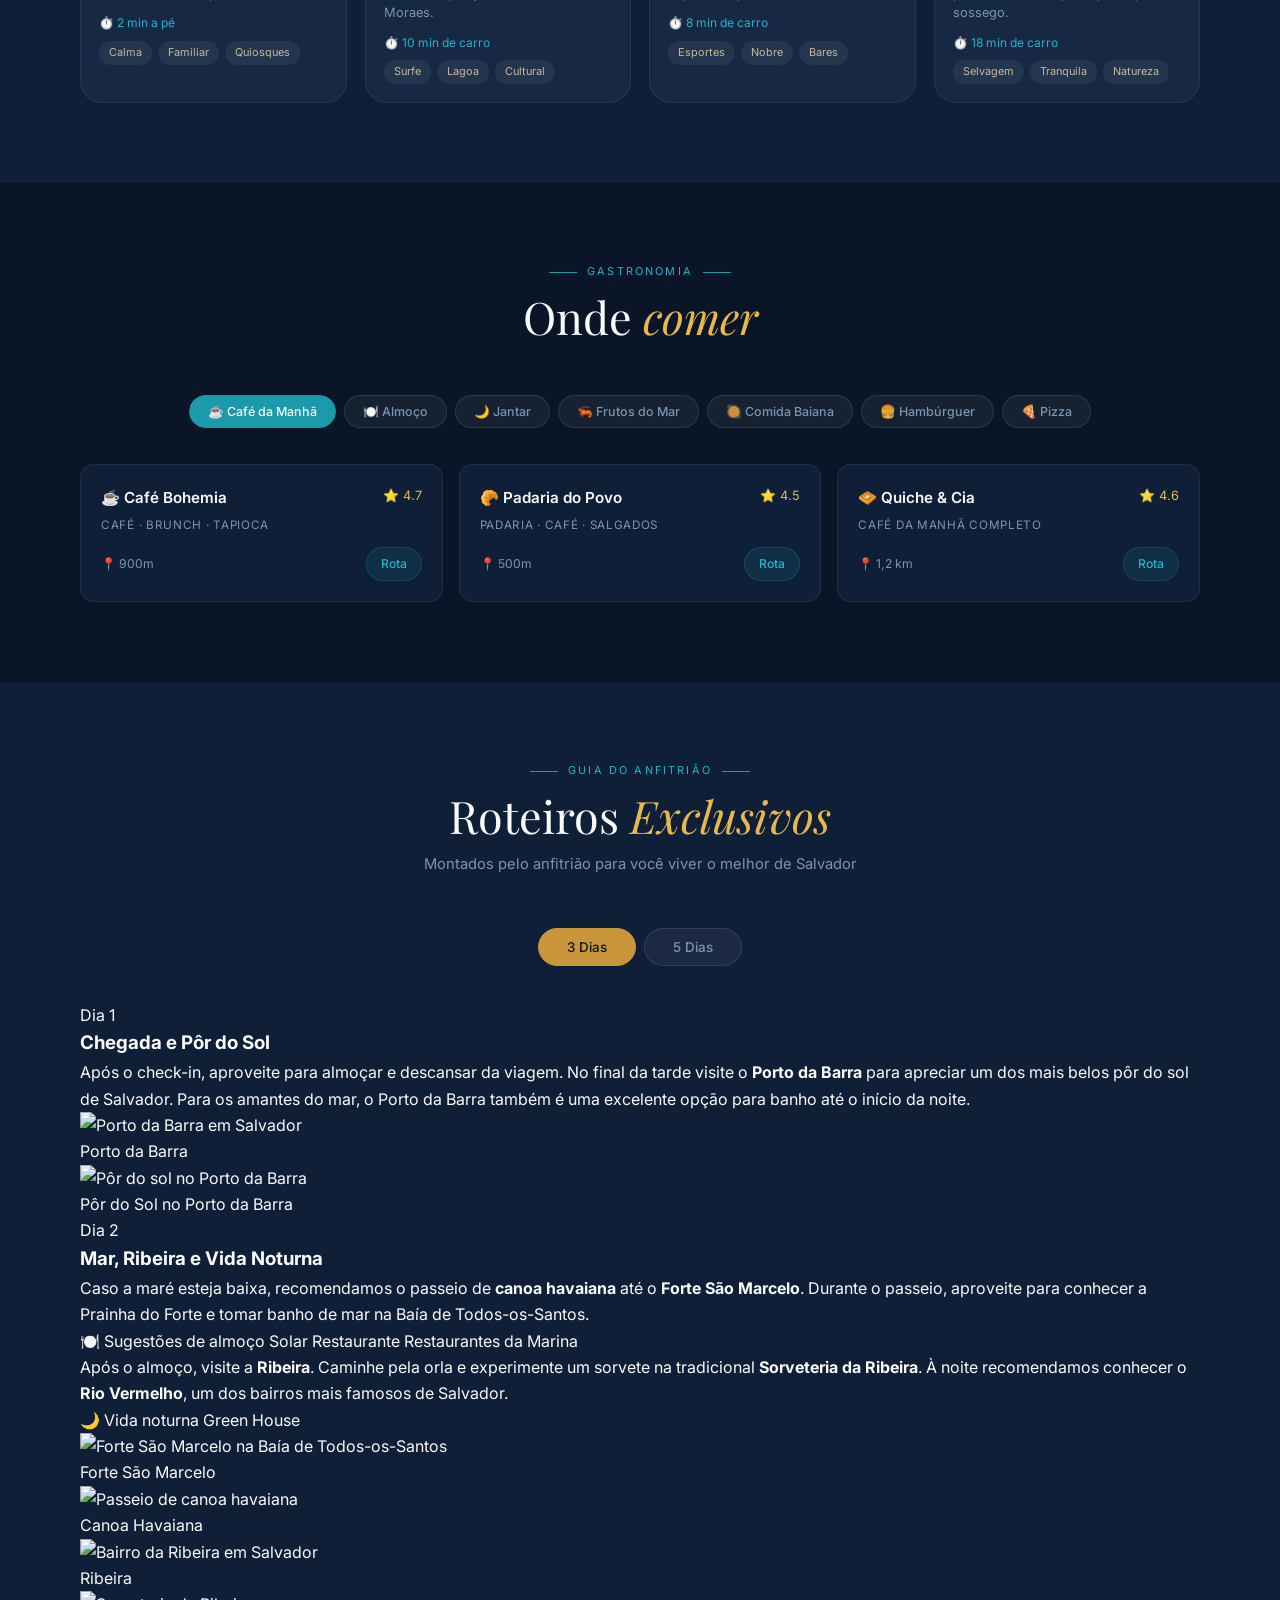
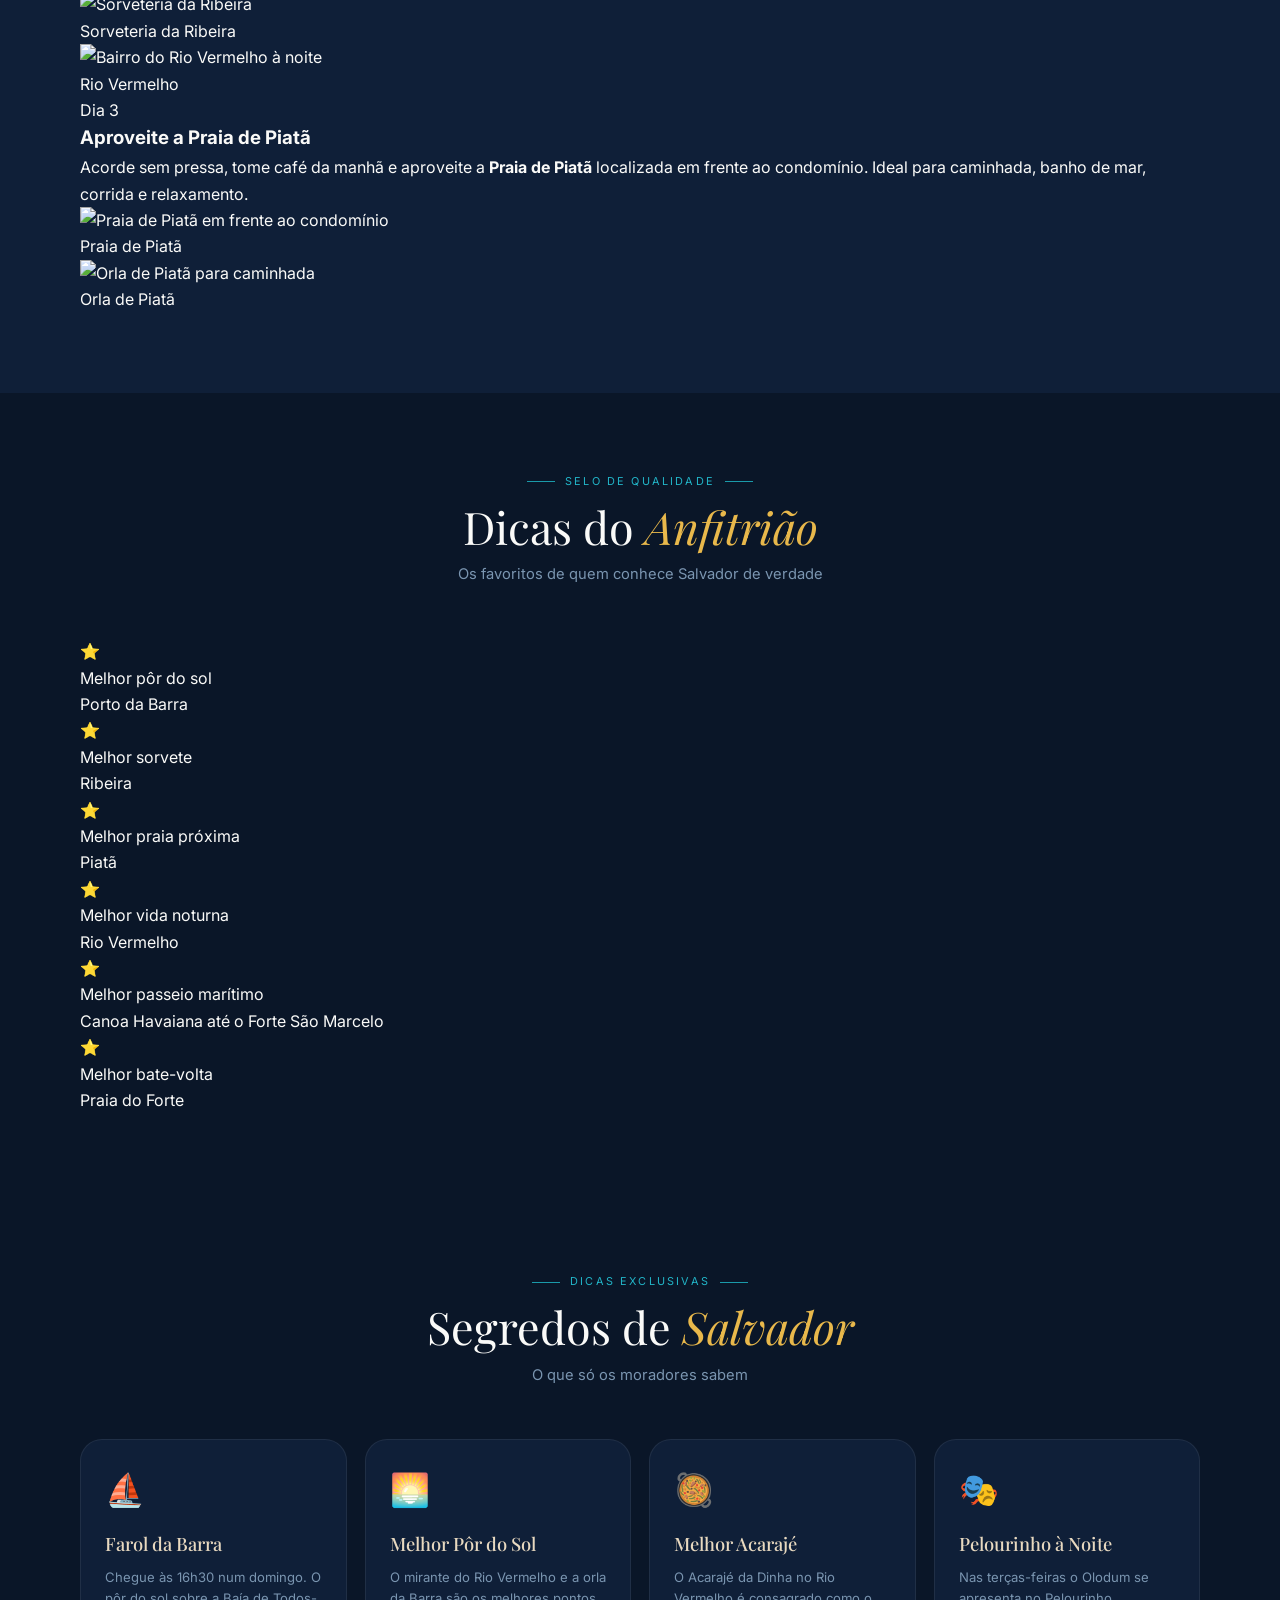
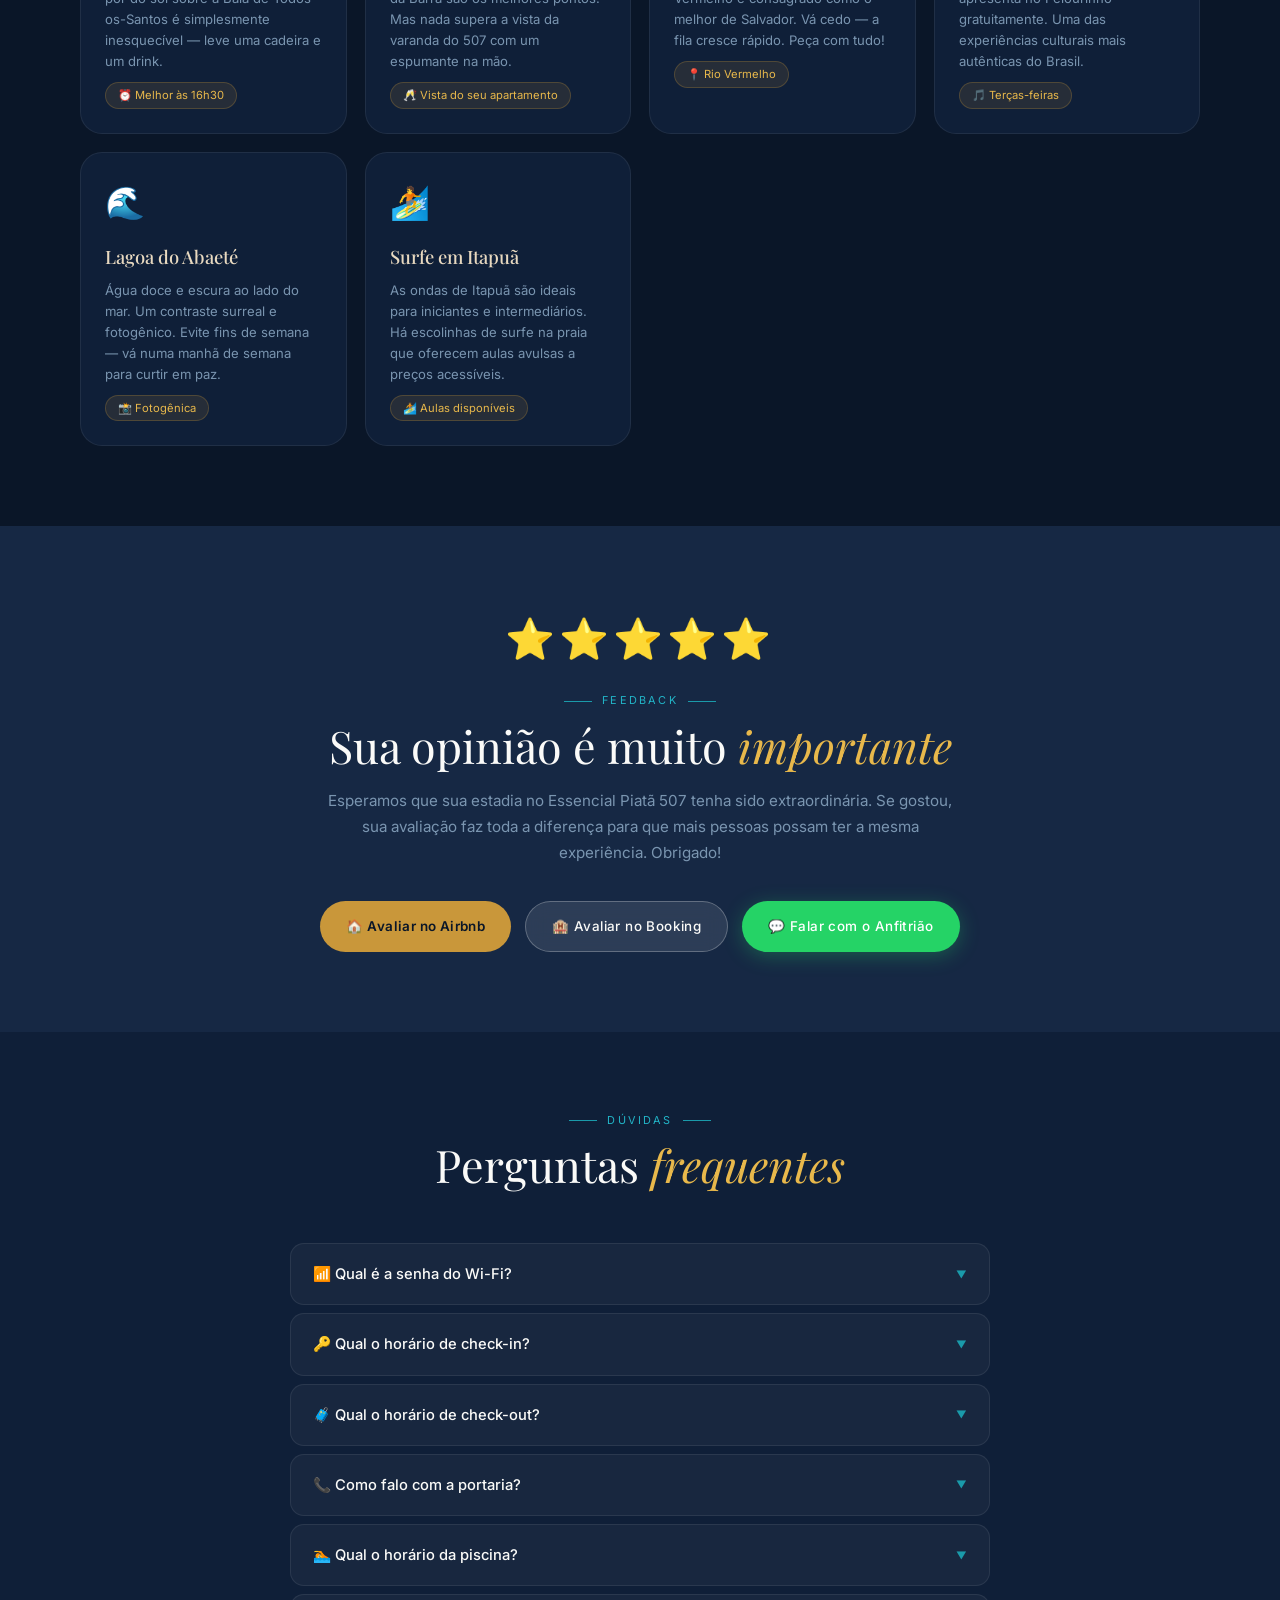
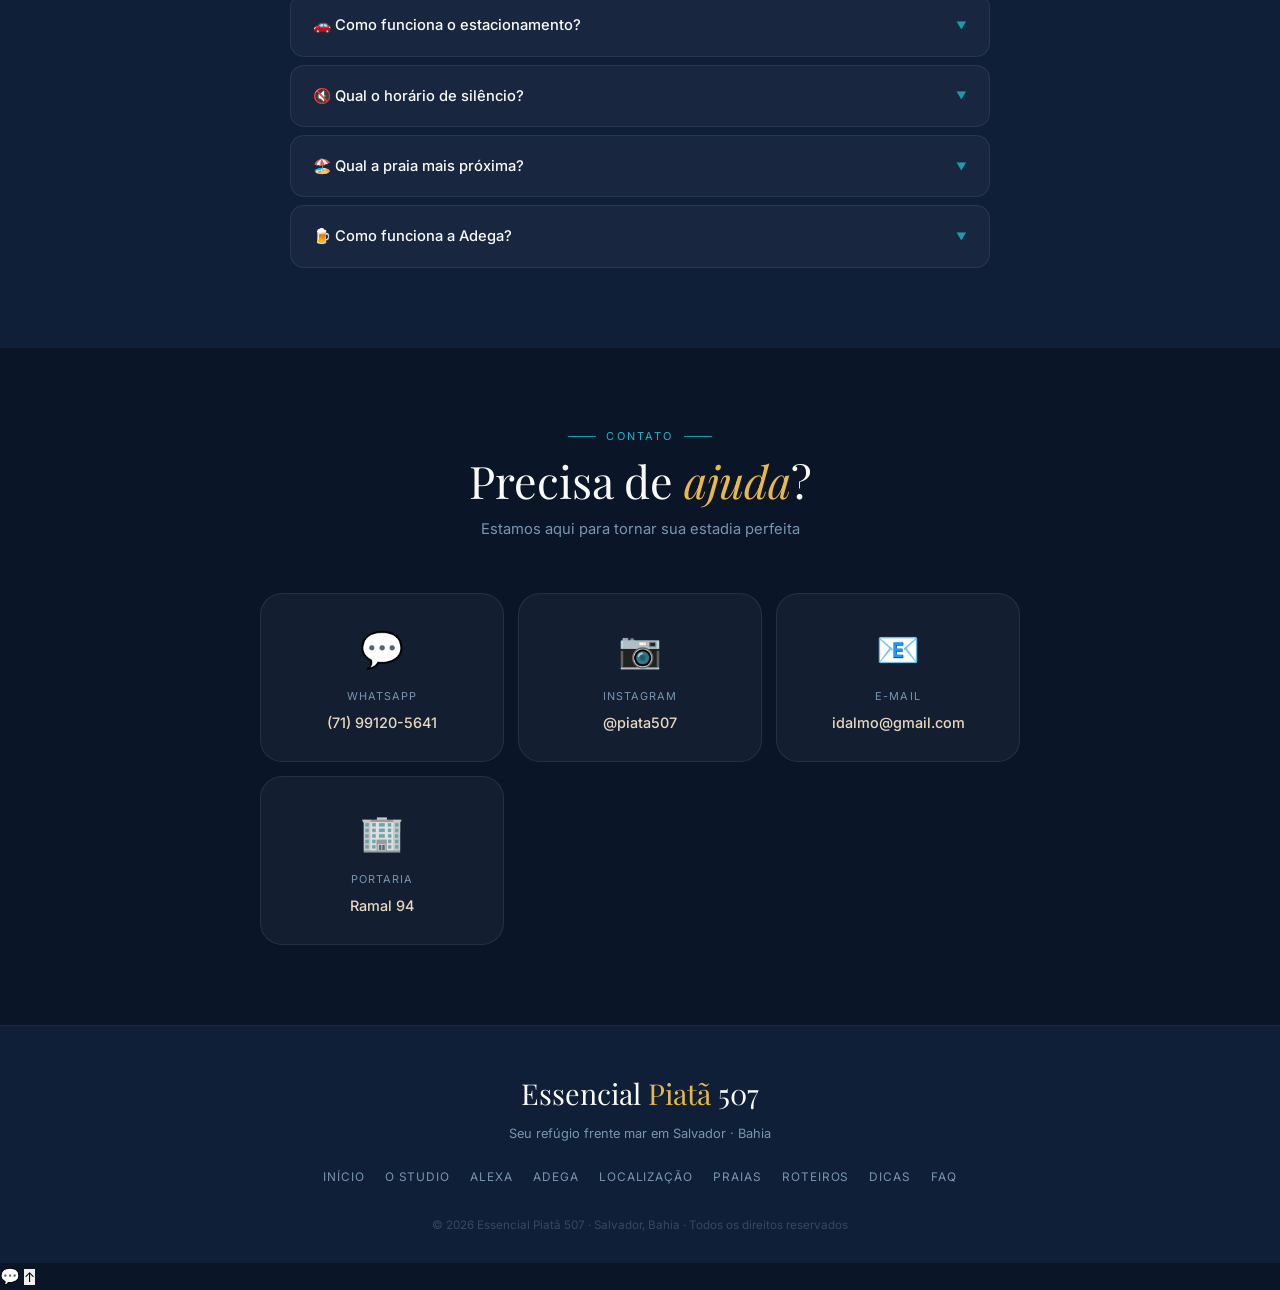
==== commit 08bba230: "Add files via upload" ====
--- a/index.html
+++ b/index.html
@@ -9,7 +9,7 @@
 <meta property="og:title" content="Essencial Piatã 507 — Guia do Hóspede"/>
 <meta property="og:description" content="Seu refúgio frente mar em Salvador. Tudo que você precisa para uma estadia perfeita."/>
 <meta property="og:type" content="website"/>
-<meta property="og:image" content="https://images.unsplash.com/photo-1507525428034-b723cf961d3e?w=1200&q=80"/>
+<meta property="og:image" content="https://idalmojunior.github.io/piata507/assets/img/piscina-rooftop.jpeg"/>
 <meta name="theme-color" content="#0a1628"/>
 <link rel="icon" href="data:image/svg+xml,<svg xmlns='http://www.w3.org/2000/svg' viewBox='0 0 100 100'><text y='.9em' font-size='90'>🌊</text></svg>"/>
 <link rel="stylesheet" href="css/style.css"/>
@@ -39,9 +39,11 @@
   <a href="#adega">Adega</a>
   <a href="#clima">Salvador Agora</a>
   <a href="#mapa">Localização</a>
+  <a href="#conveniencias">Conveniências</a>
   <a href="#praias">Praias</a>
   <a href="#comer">Onde Comer</a>
   <a href="#roteiros">Roteiros</a>
+  <a href="#dicas-anfitriao">Dicas do Anfitrião</a>
   <a href="#segredos">Segredos</a>
   <a href="#faq">FAQ</a>
   <a href="#contato">Contato</a>
@@ -287,7 +289,7 @@
         </div>
       </div>
       <div class="area-card fi">
-        <div class="area-img" style="background:url('https://images.unsplash.com/photo-1534438327276-14e5300c3a48?w=600&q=80') center/cover"></div>
+        <div class="area-img" style="background:url('assets/img/academia.jpg') center/cover"></div>
         <div class="area-body">
           <div class="area-name">💪 Academia</div>
           <div class="area-schedule">
@@ -302,7 +304,7 @@
         </div>
       </div>
       <div class="area-card fi">
-        <div class="area-img" style="background:url('https://images.unsplash.com/photo-1497366216548-37526070297c?w=600&q=80') center/cover"></div>
+        <div class="area-img" style="background:url('assets/img/coworking.jpg') center/cover"></div>
         <div class="area-body">
           <div class="area-name">💻 Coworking</div>
           <div class="area-schedule">
@@ -421,6 +423,83 @@
   </div>
 </section>
 
+<!-- CONVENIÊNCIAS PRÓXIMAS -->
+<section id="conveniencias">
+  <div class="container">
+    <div class="sec-header fi">
+      <div class="sec-label">Pertinho de Você</div>
+      <h2 class="sec-title">Conveniências <em>Próximas</em></h2>
+      <p class="sec-sub">Tudo o que você precisa a poucos passos do condomínio</p>
+    </div>
+    <div class="conv-grid">
+      <div class="conv-card fi">
+        <div class="conv-icon">💊</div>
+        <div class="conv-body">
+          <div class="conv-name">Farmácia</div>
+          <div class="conv-desc">Bem ao lado do prédio</div>
+        </div>
+        <div class="conv-dist">ao lado</div>
+      </div>
+      <div class="conv-card fi">
+        <div class="conv-icon">🍻</div>
+        <div class="conv-body">
+          <div class="conv-name">Bar Solteiro</div>
+          <div class="conv-desc">Música ao vivo e bandas em alguns dias</div>
+        </div>
+        <div class="conv-dist">~100 m</div>
+      </div>
+      <div class="conv-card fi">
+        <div class="conv-icon">🍺</div>
+        <div class="conv-body">
+          <div class="conv-name">Depósito de Bebidas</div>
+          <div class="conv-desc">Bebidas geladas pertinho</div>
+        </div>
+        <div class="conv-dist">~100 m</div>
+      </div>
+      <div class="conv-card fi">
+        <div class="conv-icon">🛒</div>
+        <div class="conv-body">
+          <div class="conv-name">Aakarejo</div>
+          <div class="conv-desc">Mercado e compras do dia a dia</div>
+        </div>
+        <div class="conv-dist">~200 m</div>
+      </div>
+      <div class="conv-card fi">
+        <div class="conv-icon">⛪</div>
+        <div class="conv-body">
+          <div class="conv-name">Igreja Católica</div>
+          <div class="conv-desc">Para momentos de fé e missas</div>
+        </div>
+        <div class="conv-dist">~200 m</div>
+      </div>
+      <div class="conv-card fi">
+        <div class="conv-icon">⛽</div>
+        <div class="conv-body">
+          <div class="conv-name">Posto de Combustível</div>
+          <div class="conv-desc">Abastecimento e conveniência</div>
+        </div>
+        <div class="conv-dist">~200 m</div>
+      </div>
+      <div class="conv-card fi">
+        <div class="conv-icon">🍢</div>
+        <div class="conv-body">
+          <div class="conv-name">Espeto Baiano</div>
+          <div class="conv-desc">Espetinhos e petiscos típicos</div>
+        </div>
+        <div class="conv-dist">~300 m</div>
+      </div>
+      <div class="conv-card fi conv-highlight">
+        <div class="conv-icon">🏖️</div>
+        <div class="conv-body">
+          <div class="conv-name">Praia de Piatã</div>
+          <div class="conv-desc">Bem em frente ao condomínio</div>
+        </div>
+        <div class="conv-dist">em frente</div>
+      </div>
+    </div>
+  </div>
+</section>
+
 <!-- PRAIAS -->
 <section id="praias">
   <div class="container">
@@ -431,7 +510,7 @@
     <div class="beaches-grid">
       <div class="beach-card fi">
         <div class="beach-img-wrap">
-          <img src="https://images.unsplash.com/photo-1507525428034-b723cf961d3e?w=600&q=80" alt="Praia de Piatã" loading="lazy"/>
+          <img src="assets/img/praia-piata.jpg" alt="Praia de Piatã" loading="lazy"/>
           <span class="beach-dist">100m</span>
         </div>
         <div class="beach-body">
@@ -443,7 +522,7 @@
       </div>
       <div class="beach-card fi">
         <div class="beach-img-wrap">
-          <img src="https://images.unsplash.com/photo-1559827260-dc66d52bef19?w=600&q=80" alt="Praia de Itapuã" loading="lazy"/>
+          <img src="assets/img/praia-itapua.jpg" alt="Praia de Itapuã" loading="lazy"/>
           <span class="beach-dist">4 km</span>
         </div>
         <div class="beach-body">
@@ -455,7 +534,7 @@
       </div>
       <div class="beach-card fi">
         <div class="beach-img-wrap">
-          <img src="https://images.unsplash.com/photo-1455729552865-3658a5d39692?w=600&q=80" alt="Stella Maris" loading="lazy"/>
+          <img src="assets/img/praia-stella.jpg" alt="Stella Maris" loading="lazy"/>
           <span class="beach-dist">3 km</span>
         </div>
         <div class="beach-body">
@@ -467,7 +546,7 @@
       </div>
       <div class="beach-card fi">
         <div class="beach-img-wrap">
-          <img src="https://images.unsplash.com/photo-1520454974749-611d7d931ce7?w=600&q=80" alt="Praia do Flamengo" loading="lazy"/>
+          <img src="assets/img/praia-flamengo.jpg" alt="Praia do Flamengo" loading="lazy"/>
           <span class="beach-dist">8 km</span>
         </div>
         <div class="beach-body">
@@ -541,40 +620,160 @@
   </div>
 </section>
 
-<!-- ROTEIROS -->
+<!-- ROTEIROS EXCLUSIVOS -->
 <section id="roteiros">
   <div class="container">
     <div class="sec-header fi">
-      <div class="sec-label">Explore Salvador</div>
-      <h2 class="sec-title">Roteiros <em>prontos</em></h2>
-    </div>
+      <div class="sec-label">Guia do Anfitrião</div>
+      <h2 class="sec-title">Roteiros <em>Exclusivos</em></h2>
+      <p class="sec-sub">Montados pelo anfitrião para você viver o melhor de Salvador</p>
+    </div>
+
     <div class="itin-tabs fi">
       <button class="itin-tab active" data-target="it3">3 Dias</button>
       <button class="itin-tab" data-target="it5">5 Dias</button>
-      <button class="itin-tab" data-target="it7">7 Dias</button>
-    </div>
+    </div>
+
+    <!-- ROTEIRO 3 DIAS -->
     <div id="it3" class="itin-panel active">
-      <div class="days-grid">
-        <div class="day-card fi"><div class="day-num">01</div><div class="day-title">Chegada & Praia</div><div class="period"><span class="period-tag pt-manha">Manhã</span><div class="period-act">Praia de Piatã — banho de mar</div></div><div class="period"><span class="period-tag pt-tarde">Tarde</span><div class="period-act">Orla de Stella Maris · drinks</div></div><div class="period"><span class="period-tag pt-noite">Noite</span><div class="period-act">Jantar frutos do mar na orla</div></div></div>
-        <div class="day-card fi"><div class="day-num">02</div><div class="day-title">Centro Histórico</div><div class="period"><span class="period-tag pt-manha">Manhã</span><div class="period-act">Pelourinho — igrejas barrocas</div></div><div class="period"><span class="period-tag pt-tarde">Tarde</span><div class="period-act">Mercado Modelo + Elevador Lacerda</div></div><div class="period"><span class="period-tag pt-noite">Noite</span><div class="period-act">Pôr do sol no Farol da Barra</div></div></div>
-        <div class="day-card fi"><div class="day-num">03</div><div class="day-title">Itapuã & Bonfim</div><div class="period"><span class="period-tag pt-manha">Manhã</span><div class="period-act">Lagoa do Abaeté + Praia de Itapuã</div></div><div class="period"><span class="period-tag pt-tarde">Tarde</span><div class="period-act">Igreja do Senhor do Bonfim</div></div><div class="period"><span class="period-tag pt-noite">Noite</span><div class="period-act">Pôr do sol da varanda do 507</div></div></div>
-      </div>
-    </div>
+
+      <article class="rot-day fi">
+        <div class="rot-day-head">
+          <span class="rot-day-badge">Dia 1</span>
+          <h3 class="rot-day-title">Chegada e Pôr do Sol</h3>
+        </div>
+        <p class="rot-day-text">Após o check-in, aproveite para almoçar e descansar da viagem. No final da tarde visite o <strong>Porto da Barra</strong> para apreciar um dos mais belos pôr do sol de Salvador. Para os amantes do mar, o Porto da Barra também é uma excelente opção para banho até o início da noite.</p>
+        <div class="rot-photos">
+          <figure class="rot-photo">
+            <img src="assets/img/porto-barra.jpg" alt="Porto da Barra em Salvador" title="Porto da Barra" loading="lazy"/>
+            <figcaption>Porto da Barra</figcaption>
+          </figure>
+          <figure class="rot-photo">
+            <img src="assets/img/porto-barra-sunset.jpg" alt="Pôr do sol no Porto da Barra" title="Pôr do Sol no Porto da Barra" loading="lazy"/>
+            <figcaption>Pôr do Sol no Porto da Barra</figcaption>
+          </figure>
+        </div>
+      </article>
+
+      <article class="rot-day fi">
+        <div class="rot-day-head">
+          <span class="rot-day-badge">Dia 2</span>
+          <h3 class="rot-day-title">Mar, Ribeira e Vida Noturna</h3>
+        </div>
+        <p class="rot-day-text">Caso a maré esteja baixa, recomendamos o passeio de <strong>canoa havaiana</strong> até o <strong>Forte São Marcelo</strong>. Durante o passeio, aproveite para conhecer a Prainha do Forte e tomar banho de mar na Baía de Todos-os-Santos.</p>
+        <div class="rot-suggest">
+          <span class="rot-suggest-label">🍽️ Sugestões de almoço</span>
+          <span class="rot-chip">Solar Restaurante</span>
+          <span class="rot-chip">Restaurantes da Marina</span>
+        </div>
+        <p class="rot-day-text">Após o almoço, visite a <strong>Ribeira</strong>. Caminhe pela orla e experimente um sorvete na tradicional <strong>Sorveteria da Ribeira</strong>. À noite recomendamos conhecer o <strong>Rio Vermelho</strong>, um dos bairros mais famosos de Salvador.</p>
+        <div class="rot-suggest">
+          <span class="rot-suggest-label">🌙 Vida noturna</span>
+          <span class="rot-chip">Green House</span>
+        </div>
+        <div class="rot-photos rot-photos-grid">
+          <figure class="rot-photo"><img src="assets/img/forte-sao-marcelo.jpg" alt="Forte São Marcelo na Baía de Todos-os-Santos" title="Forte São Marcelo" loading="lazy"/><figcaption>Forte São Marcelo</figcaption></figure>
+          <figure class="rot-photo"><img src="assets/img/canoa-havaiana.jpg" alt="Passeio de canoa havaiana" title="Canoa Havaiana" loading="lazy"/><figcaption>Canoa Havaiana</figcaption></figure>
+          <figure class="rot-photo"><img src="assets/img/ribeira.jpg" alt="Bairro da Ribeira em Salvador" title="Ribeira" loading="lazy"/><figcaption>Ribeira</figcaption></figure>
+          <figure class="rot-photo"><img src="assets/img/sorveteria-ribeira.jpg" alt="Sorveteria da Ribeira" title="Sorveteria da Ribeira" loading="lazy"/><figcaption>Sorveteria da Ribeira</figcaption></figure>
+          <figure class="rot-photo"><img src="assets/img/rio-vermelho.jpg" alt="Bairro do Rio Vermelho à noite" title="Rio Vermelho" loading="lazy"/><figcaption>Rio Vermelho</figcaption></figure>
+        </div>
+      </article>
+
+      <article class="rot-day fi">
+        <div class="rot-day-head">
+          <span class="rot-day-badge">Dia 3</span>
+          <h3 class="rot-day-title">Aproveite a Praia de Piatã</h3>
+        </div>
+        <p class="rot-day-text">Acorde sem pressa, tome café da manhã e aproveite a <strong>Praia de Piatã</strong> localizada em frente ao condomínio. Ideal para caminhada, banho de mar, corrida e relaxamento.</p>
+        <div class="rot-photos">
+          <figure class="rot-photo"><img src="assets/img/praia-piata.jpg" alt="Praia de Piatã em frente ao condomínio" title="Praia de Piatã" loading="lazy"/><figcaption>Praia de Piatã</figcaption></figure>
+          <figure class="rot-photo"><img src="assets/img/orla-piata.jpg" alt="Orla de Piatã para caminhada" title="Orla de Piatã" loading="lazy"/><figcaption>Orla de Piatã</figcaption></figure>
+        </div>
+      </article>
+    </div>
+
+    <!-- ROTEIRO 5 DIAS -->
     <div id="it5" class="itin-panel">
-      <div class="days-grid">
-        <div class="day-card fi"><div class="day-num">01</div><div class="day-title">Chegada</div><div class="period"><span class="period-tag pt-manha">Manhã</span><div class="period-act">Check-in + praia de Piatã</div></div><div class="period"><span class="period-tag pt-tarde">Tarde</span><div class="period-act">Stella Maris · esportes</div></div><div class="period"><span class="period-tag pt-noite">Noite</span><div class="period-act">Restaurante na orla</div></div></div>
-        <div class="day-card fi"><div class="day-num">02</div><div class="day-title">Itapuã</div><div class="period"><span class="period-tag pt-manha">Manhã</span><div class="period-act">Lagoa do Abaeté + Itapuã</div></div><div class="period"><span class="period-tag pt-tarde">Tarde</span><div class="period-act">Farol de Itapuã · fotos</div></div><div class="period"><span class="period-tag pt-noite">Noite</span><div class="period-act">Bares da Orla Norte</div></div></div>
-        <div class="day-card fi"><div class="day-num">03</div><div class="day-title">Pelourinho</div><div class="period"><span class="period-tag pt-manha">Manhã</span><div class="period-act">Tour igrejas barrocas</div></div><div class="period"><span class="period-tag pt-tarde">Tarde</span><div class="period-act">Mercado Modelo + Lacerda</div></div><div class="period"><span class="period-tag pt-noite">Noite</span><div class="period-act">Samba no Pelourinho</div></div></div>
-        <div class="day-card fi"><div class="day-num">04</div><div class="day-title">Bonfim & Barra</div><div class="period"><span class="period-tag pt-manha">Manhã</span><div class="period-act">Igreja do Bonfim</div></div><div class="period"><span class="period-tag pt-tarde">Tarde</span><div class="period-act">Farol da Barra + museu</div></div><div class="period"><span class="period-tag pt-noite">Noite</span><div class="period-act">Porto da Barra</div></div></div>
-        <div class="day-card fi"><div class="day-num">05</div><div class="day-title">Despedida</div><div class="period"><span class="period-tag pt-manha">Manhã</span><div class="period-act">Praia de Flamengo</div></div><div class="period"><span class="period-tag pt-tarde">Tarde</span><div class="period-act">Compras + check-out</div></div></div>
-      </div>
-    </div>
-    <div id="it7" class="itin-panel">
-      <div class="days-grid">
-        <div class="day-card fi"><div class="day-num">01–02</div><div class="day-title">Orla & Praias</div><div class="period"><span class="period-tag pt-manha">Manhã</span><div class="period-act">Piatã, Stella Maris, Itapuã</div></div><div class="period"><span class="period-tag pt-noite">Noite</span><div class="period-act">Frutos do mar e bares</div></div></div>
-        <div class="day-card fi"><div class="day-num">03–04</div><div class="day-title">Centro Histórico</div><div class="period"><span class="period-tag pt-tarde">Tarde</span><div class="period-act">Pelourinho, Bonfim, Lacerda</div></div><div class="period"><span class="period-tag pt-noite">Noite</span><div class="period-act">Samba, capoeira, gastronomia</div></div></div>
-        <div class="day-card fi"><div class="day-num">05–06</div><div class="day-title">Excursões</div><div class="period"><span class="period-tag pt-manha">Manhã</span><div class="period-act">Morro de São Paulo ou Ilha de Itaparica</div></div><div class="period"><span class="period-tag pt-noite">Noite</span><div class="period-act">Jantar especial</div></div></div>
-        <div class="day-card fi"><div class="day-num">07</div><div class="day-title">Despedida</div><div class="period"><span class="period-tag pt-manha">Manhã</span><div class="period-act">Último banho · café especial</div></div><div class="period"><span class="period-tag pt-tarde">Tarde</span><div class="period-act">Lembranças + check-out</div></div></div>
+      <div class="rot-includes fi">✨ Inclui todo o roteiro de 3 dias, mais:</div>
+
+      <article class="rot-day fi">
+        <div class="rot-day-head">
+          <span class="rot-day-badge">Dia 4</span>
+          <h3 class="rot-day-title">História e Cultura</h3>
+        </div>
+        <p class="rot-day-text">Visite o coração histórico de Salvador: <strong>Mercado Modelo</strong>, <strong>Museu da Música</strong>, <strong>Elevador Lacerda</strong>, <strong>Praça Municipal</strong>, <strong>Centro Histórico</strong> e o <strong>Pelourinho</strong>. Após o passeio, visite a <strong>Igreja do Bonfim</strong>.</p>
+        <div class="rot-suggest">
+          <span class="rot-suggest-label">🍽️ Sugestão de almoço</span>
+          <span class="rot-chip">Restaurante Lua Cheia</span>
+        </div>
+        <div class="rot-alt">
+          <strong>💡 Alternativa:</strong> Saia do Pier da Ribeira e atravesse para Plataforma para conhecer o tradicional <strong>Boca de Galinha</strong>.
+        </div>
+        <div class="rot-photos rot-photos-grid">
+          <figure class="rot-photo"><img src="assets/img/mercado-modelo.jpg" alt="Mercado Modelo de Salvador" title="Mercado Modelo" loading="lazy"/><figcaption>Mercado Modelo</figcaption></figure>
+          <figure class="rot-photo"><img src="assets/img/elevador-lacerda.jpg" alt="Elevador Lacerda" title="Elevador Lacerda" loading="lazy"/><figcaption>Elevador Lacerda</figcaption></figure>
+          <figure class="rot-photo"><img src="assets/img/pelourinho.jpg" alt="Pelourinho centro histórico" title="Pelourinho" loading="lazy"/><figcaption>Pelourinho</figcaption></figure>
+          <figure class="rot-photo"><img src="assets/img/igreja-bonfim.jpg" alt="Igreja do Senhor do Bonfim" title="Igreja do Bonfim" loading="lazy"/><figcaption>Igreja do Bonfim</figcaption></figure>
+          <figure class="rot-photo"><img src="assets/img/restaurante-lua-cheia.jpg" alt="Restaurante Lua Cheia" title="Restaurante Lua Cheia" loading="lazy"/><figcaption>Restaurante Lua Cheia</figcaption></figure>
+        </div>
+      </article>
+
+      <article class="rot-day fi">
+        <div class="rot-day-head">
+          <span class="rot-day-badge">Dia 5</span>
+          <h3 class="rot-day-title">Praia do Forte</h3>
+        </div>
+        <p class="rot-day-text">Um bate-volta imperdível. Conheça a <strong>Vila da Praia do Forte</strong>, o <strong>Projeto Tamar</strong> e as belíssimas praias da região.</p>
+        <div class="rot-photos">
+          <figure class="rot-photo"><img src="assets/img/praia-do-forte.jpg" alt="Praia do Forte na Bahia" title="Praia do Forte" loading="lazy"/><figcaption>Praia do Forte</figcaption></figure>
+          <figure class="rot-photo"><img src="assets/img/projeto-tamar.jpg" alt="Projeto Tamar na Praia do Forte" title="Projeto Tamar" loading="lazy"/><figcaption>Projeto Tamar</figcaption></figure>
+        </div>
+      </article>
+    </div>
+
+  </div>
+</section>
+
+
+<!-- DICAS DO ANFITRIÃO -->
+<section id="dicas-anfitriao">
+  <div class="container">
+    <div class="sec-header fi">
+      <div class="sec-label">Selo de Qualidade</div>
+      <h2 class="sec-title">Dicas do <em>Anfitrião</em></h2>
+      <p class="sec-sub">Os favoritos de quem conhece Salvador de verdade</p>
+    </div>
+    <div class="host-grid">
+      <div class="host-card fi">
+        <div class="host-star">⭐</div>
+        <div class="host-label">Melhor pôr do sol</div>
+        <div class="host-value">Porto da Barra</div>
+      </div>
+      <div class="host-card fi">
+        <div class="host-star">⭐</div>
+        <div class="host-label">Melhor sorvete</div>
+        <div class="host-value">Ribeira</div>
+      </div>
+      <div class="host-card fi">
+        <div class="host-star">⭐</div>
+        <div class="host-label">Melhor praia próxima</div>
+        <div class="host-value">Piatã</div>
+      </div>
+      <div class="host-card fi">
+        <div class="host-star">⭐</div>
+        <div class="host-label">Melhor vida noturna</div>
+        <div class="host-value">Rio Vermelho</div>
+      </div>
+      <div class="host-card fi">
+        <div class="host-star">⭐</div>
+        <div class="host-label">Melhor passeio marítimo</div>
+        <div class="host-value">Canoa Havaiana até o Forte São Marcelo</div>
+      </div>
+      <div class="host-card fi">
+        <div class="host-star">⭐</div>
+        <div class="host-label">Melhor bate-volta</div>
+        <div class="host-value">Praia do Forte</div>
       </div>
     </div>
   </div>
@@ -719,6 +918,15 @@
   <div class="footer-copy">© <span id="yr"></span> Essencial Piatã 507 · Salvador, Bahia · Todos os direitos reservados</div>
 </footer>
 
+<!-- Botão flutuante WhatsApp -->
+<a href="https://wa.me/5571991205641" class="float-wa" target="_blank" aria-label="Falar no WhatsApp" title="Falar com o anfitrião no WhatsApp">
+  <span class="float-wa-icon">💬</span>
+  <span class="float-wa-pulse"></span>
+</a>
+
+<!-- Botão voltar ao topo -->
+<button class="back-top" id="backTop" aria-label="Voltar ao topo" title="Voltar ao topo">↑</button>
+
 <script src="js/app.js"></script>
 </body>
 </html>
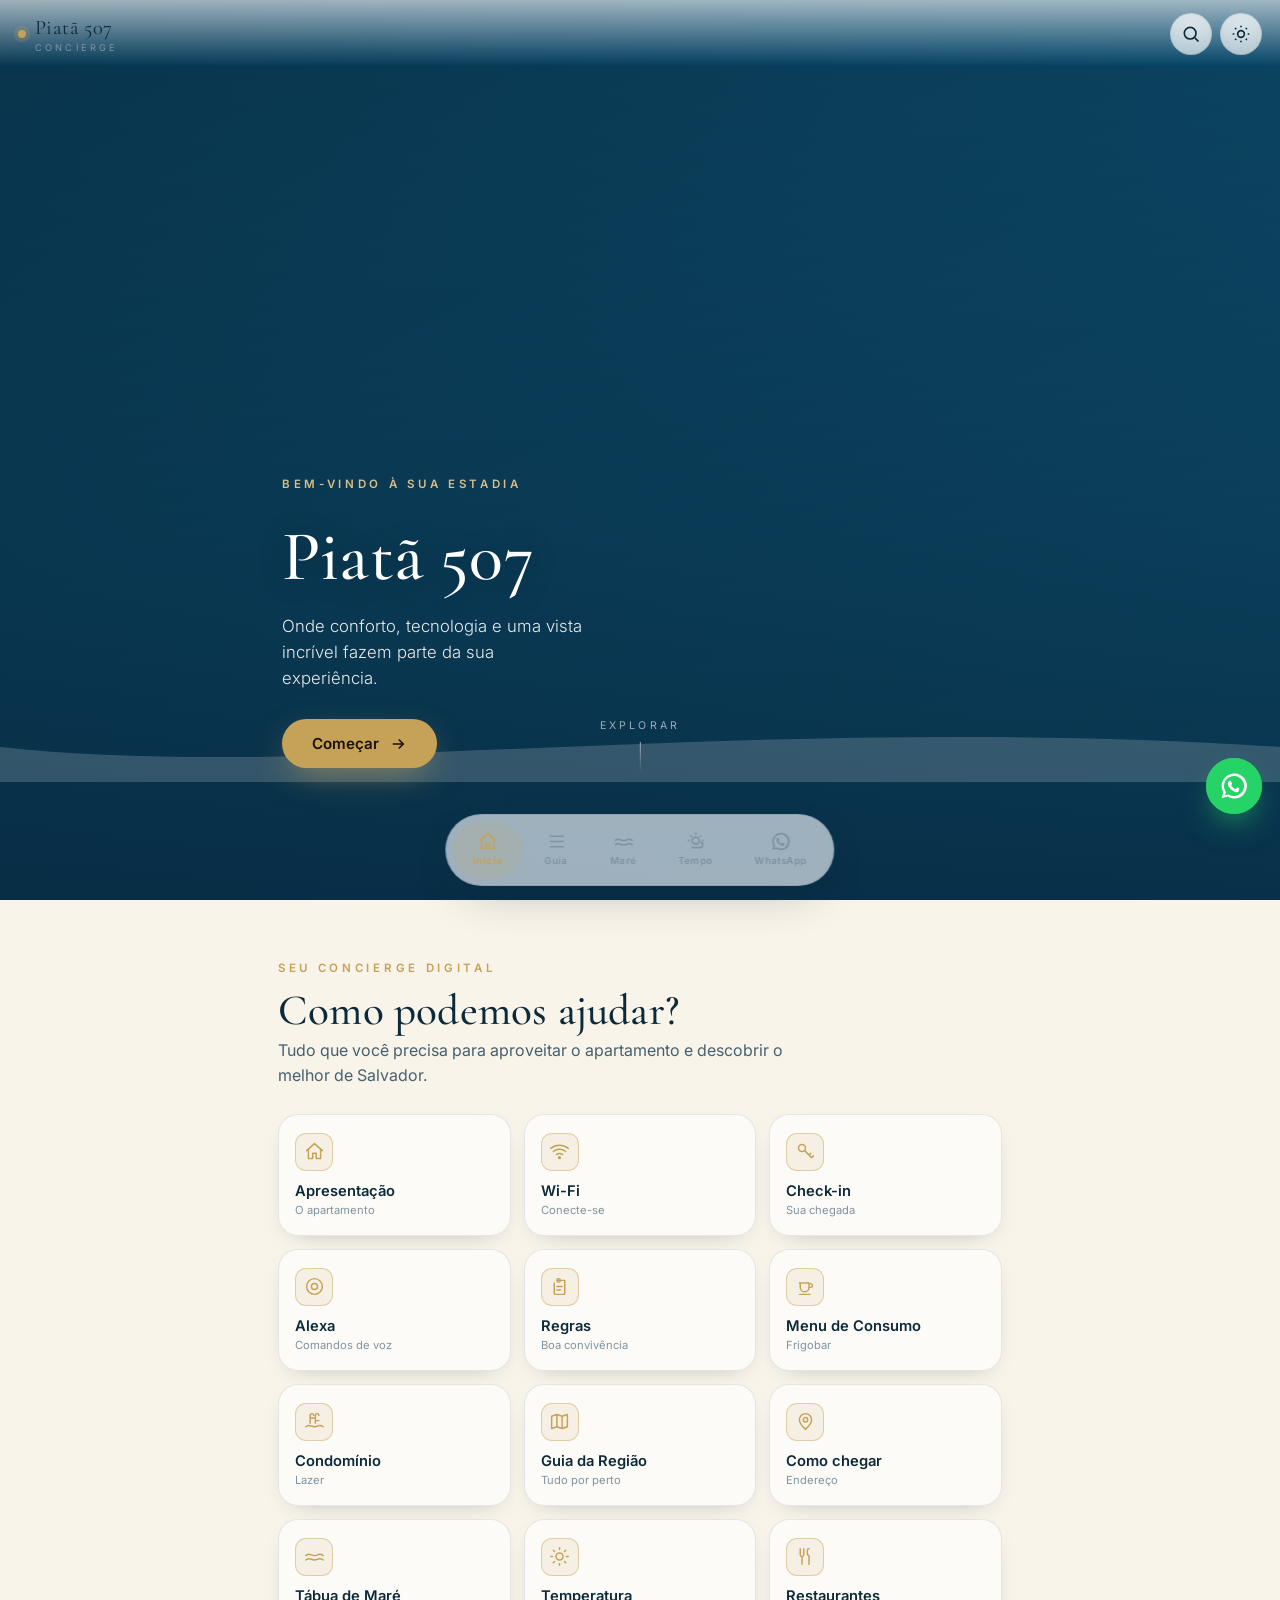
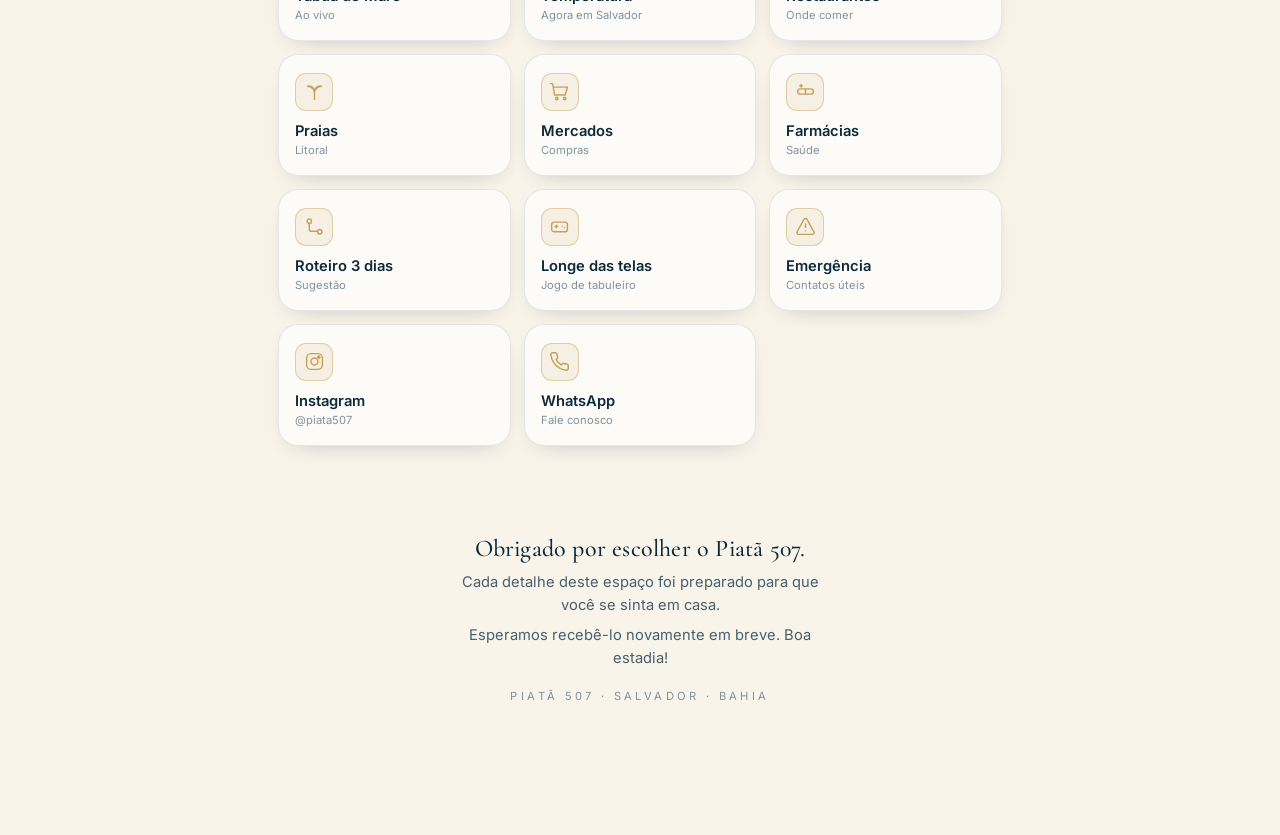
==== commit 281325e7: "Add files via upload" ====
--- a/index.html
+++ b/index.html
@@ -1,932 +1,1244 @@
 <!DOCTYPE html>
 <html lang="pt-BR">
 <head>
-<meta charset="UTF-8"/>
-<meta name="viewport" content="width=device-width,initial-scale=1.0"/>
-<title>Essencial Piatã 507 — Guia Digital do Hóspede | Salvador BA</title>
-<meta name="description" content="Guia completo do Essencial Piatã 507 em Salvador-BA. Studio frente mar em Piatã — Wi-Fi, automações, áreas comuns, pontos turísticos e muito mais."/>
-<meta name="keywords" content="apartamento Piatã, hospedagem Salvador, studio frente mar Salvador, Airbnb Salvador, apartamento temporada Piatã, Essencial Piatã 507"/>
-<meta property="og:title" content="Essencial Piatã 507 — Guia do Hóspede"/>
-<meta property="og:description" content="Seu refúgio frente mar em Salvador. Tudo que você precisa para uma estadia perfeita."/>
-<meta property="og:type" content="website"/>
-<meta property="og:image" content="https://idalmojunior.github.io/piata507/assets/img/piscina-rooftop.jpeg"/>
-<meta name="theme-color" content="#0a1628"/>
-<link rel="icon" href="data:image/svg+xml,<svg xmlns='http://www.w3.org/2000/svg' viewBox='0 0 100 100'><text y='.9em' font-size='90'>🌊</text></svg>"/>
-<link rel="stylesheet" href="css/style.css"/>
+<meta charset="UTF-8" />
+<meta name="viewport" content="width=device-width, initial-scale=1, viewport-fit=cover" />
+<meta name="theme-color" content="#06243a" />
+<title>Piatã 507 · Concierge Digital</title>
+<meta name="description" content="Guia digital do apartamento Piatã 507, Salvador/BA. Onde conforto, tecnologia e uma vista incrível fazem parte da sua experiência." />
+
+<!-- ===================================================================
+     FONTES — display serif elegante (Cormorant) + corpo limpo (Inter)
+     =================================================================== -->
+<link rel="preconnect" href="https://fonts.googleapis.com">
+<link rel="preconnect" href="https://fonts.gstatic.com" crossorigin>
+<link href="https://fonts.googleapis.com/css2?family=Cormorant+Garamond:ital,wght@0,400;0,500;0,600;1,400&family=Inter:wght@400;500;600;700&display=swap" rel="stylesheet">
+
+<style>
+/* ====================================================================
+   PIATÃ 507 — GUIA DIGITAL PREMIUM
+   HTML/CSS/JS puro · pronto para GitHub Pages
+   --------------------------------------------------------------------
+   Paleta inspirada na praia de Piatã: oceano profundo, espuma do mar,
+   areia quente e dourado suave. Vidro fosco (glassmorphism), micro
+   animações e navegação tipo aplicativo.
+   ==================================================================== */
+
+/* ---------- TOKENS DE COR ---------- */
+:root{
+  --abyss:#06243a;        /* azul oceano profundo */
+  --ocean:#0d4f6e;        /* oceano médio */
+  --ocean-2:#13688c;      /* oceano claro */
+  --foam:#eef5f4;         /* espuma do mar */
+  --sand:#efe2c4;         /* areia */
+  --sand-deep:#e3d0a5;    /* areia sombreada */
+  --gold:#c6a258;         /* dourado suave */
+  --gold-soft:#d8be86;
+
+  /* tema claro (padrão) */
+  --bg:#f8f4ea;
+  --bg-grad-1:#f3ede0;
+  --bg-grad-2:#e8efee;
+  --surface:rgba(255,255,255,0.62);
+  --surface-solid:#ffffff;
+  --border:rgba(11,40,58,0.10);
+  --border-gold:rgba(198,162,88,0.45);
+  --text:#0c2a3a;
+  --text-soft:#46606e;
+  --text-faint:#7e93a0;
+  --shadow:0 18px 50px -22px rgba(8,30,45,0.45);
+  --shadow-soft:0 8px 26px -16px rgba(8,30,45,0.40);
+  --accent:var(--gold);
+  --on-accent:#1a1304;
+  --hero-overlay:linear-gradient(180deg,rgba(6,36,58,.28) 0%,rgba(6,36,58,.55) 60%,rgba(6,36,58,.82) 100%);
+}
+
+/* tema escuro */
+html[data-theme="dark"]{
+  --bg:#05192a;
+  --bg-grad-1:#06243a;
+  --bg-grad-2:#0a2e45;
+  --surface:rgba(15,52,76,0.42);
+  --surface-solid:#0b3047;
+  --border:rgba(216,190,134,0.14);
+  --border-gold:rgba(198,162,88,0.40);
+  --text:#eef5f4;
+  --text-soft:#b6cad4;
+  --text-faint:#85a0ad;
+  --shadow:0 22px 60px -26px rgba(0,0,0,0.7);
+  --shadow-soft:0 10px 30px -18px rgba(0,0,0,0.6);
+  --hero-overlay:linear-gradient(180deg,rgba(3,15,26,.30) 0%,rgba(3,15,26,.62) 60%,rgba(3,15,26,.92) 100%);
+}
+
+/* ---------- RESET ---------- */
+*{margin:0;padding:0;box-sizing:border-box}
+html{scroll-behavior:smooth;-webkit-text-size-adjust:100%}
+body{
+  font-family:'Inter',system-ui,-apple-system,sans-serif;
+  color:var(--text);
+  background:var(--bg);
+  line-height:1.55;
+  min-height:100vh;
+  overflow-x:hidden;
+  -webkit-font-smoothing:antialiased;
+  padding-bottom:env(safe-area-inset-bottom);
+  transition:background .5s ease,color .4s ease;
+}
+/* fundo com gradiente suave de areia↔oceano */
+body::before{
+  content:"";position:fixed;inset:0;z-index:-2;
+  background:
+    radial-gradient(1100px 700px at 78% -8%, var(--bg-grad-2) 0%, transparent 60%),
+    radial-gradient(900px 600px at 8% 105%, var(--bg-grad-1) 0%, transparent 55%),
+    var(--bg);
+  transition:background .5s ease;
+}
+img{max-width:100%;display:block}
+button{font-family:inherit;cursor:pointer;border:none;background:none;color:inherit}
+a{color:inherit;text-decoration:none}
+:focus-visible{outline:2px solid var(--gold);outline-offset:3px;border-radius:6px}
+
+h1,h2,h3,.serif{font-family:'Cormorant Garamond',Georgia,serif;font-weight:500;letter-spacing:.2px;line-height:1.08}
+.eyebrow{font-size:.72rem;letter-spacing:.32em;text-transform:uppercase;color:var(--gold);font-weight:600}
+
+/* ====================================================================
+   SPLASH SCREEN
+   ==================================================================== */
+#splash{
+  position:fixed;inset:0;z-index:9999;
+  display:grid;place-items:center;
+  background:linear-gradient(160deg,var(--abyss),var(--ocean));
+  transition:opacity .8s ease,visibility .8s ease;
+}
+#splash.hidden{opacity:0;visibility:hidden}
+.splash-inner{text-align:center;color:var(--foam);animation:splashUp 1.1s cubic-bezier(.2,.8,.2,1) both}
+.splash-mark{
+  width:72px;height:72px;margin:0 auto 18px;border-radius:50%;
+  border:1px solid rgba(216,190,134,.5);
+  display:grid;place-items:center;color:var(--gold-soft);
+  position:relative;
+}
+.splash-mark svg{width:34px;height:34px}
+.splash-ring{
+  position:absolute;inset:-9px;border-radius:50%;
+  border:1px solid rgba(216,190,134,.25);
+  animation:pulse 2.2s ease-in-out infinite;
+}
+.splash-title{font-family:'Cormorant Garamond',serif;font-size:2.4rem;letter-spacing:.04em}
+.splash-sub{font-size:.7rem;letter-spacing:.4em;text-transform:uppercase;color:var(--gold-soft);margin-top:6px}
+.splash-bar{width:120px;height:2px;background:rgba(238,245,244,.18);border-radius:2px;margin:22px auto 0;overflow:hidden}
+.splash-bar i{display:block;height:100%;width:40%;background:var(--gold);border-radius:2px;animation:load 1.4s ease-in-out infinite}
+@keyframes splashUp{from{opacity:0;transform:translateY(14px)}to{opacity:1;transform:none}}
+@keyframes pulse{0%,100%{transform:scale(1);opacity:.6}50%{transform:scale(1.12);opacity:.15}}
+@keyframes load{0%{transform:translateX(-120%)}100%{transform:translateX(360%)}}
+
+/* ====================================================================
+   TOPBAR
+   ==================================================================== */
+.topbar{
+  position:fixed;top:0;left:0;right:0;z-index:200;
+  display:flex;align-items:center;justify-content:space-between;
+  padding:calc(env(safe-area-inset-top) + 12px) 18px 12px;
+  backdrop-filter:blur(18px) saturate(1.3);-webkit-backdrop-filter:blur(18px) saturate(1.3);
+  background:linear-gradient(180deg,var(--surface),transparent);
+  transition:background .4s ease,box-shadow .4s ease;
+}
+.topbar.scrolled{box-shadow:0 1px 0 var(--border);background:var(--surface)}
+.brand{display:flex;align-items:center;gap:9px;font-family:'Cormorant Garamond',serif;font-size:1.28rem;letter-spacing:.02em}
+.brand .dot{width:8px;height:8px;border-radius:50%;background:var(--gold);box-shadow:0 0 0 4px rgba(198,162,88,.18)}
+.brand small{font-family:'Inter',sans-serif;font-size:.58rem;letter-spacing:.34em;text-transform:uppercase;color:var(--text-faint);display:block;margin-top:-3px}
+.top-actions{display:flex;gap:8px}
+.icon-btn{
+  width:42px;height:42px;border-radius:50%;
+  display:grid;place-items:center;color:var(--text);
+  background:var(--surface);border:1px solid var(--border);
+  backdrop-filter:blur(10px);-webkit-backdrop-filter:blur(10px);
+  transition:transform .25s ease,background .3s ease,color .3s ease;
+}
+.icon-btn:hover{transform:translateY(-2px)}
+.icon-btn svg{width:20px;height:20px}
+
+/* ====================================================================
+   VIEWS / ROTEADOR
+   ==================================================================== */
+.view{display:none;animation:viewIn .5s cubic-bezier(.2,.8,.2,1) both}
+.view.active{display:block}
+@keyframes viewIn{from{opacity:0;transform:translateY(10px)}to{opacity:1;transform:none}}
+@media (prefers-reduced-motion:reduce){
+  *{animation-duration:.001ms !important;transition-duration:.001ms !important}
+  html{scroll-behavior:auto}
+}
+
+.wrap{max-width:760px;margin:0 auto;padding:0 18px}
+
+/* ---------- HERO ---------- */
+.hero{
+  position:relative;min-height:100svh;
+  display:flex;flex-direction:column;justify-content:flex-end;
+  padding:0 0 132px;
+  color:#fff;overflow:hidden;
+}
+.hero-bg{
+  position:absolute;inset:0;z-index:-1;
+  /* gradiente oceânico padrão — troque por foto em CONFIG.heroImage */
+  background:linear-gradient(155deg,#0a3a52 0%,#0d4f6e 42%,#13688c 100%);
+  background-size:cover;background-position:center;
+  animation:slowZoom 22s ease-in-out infinite alternate;
+}
+.hero-bg::after{content:"";position:absolute;inset:0;background:var(--hero-overlay)}
+@keyframes slowZoom{from{transform:scale(1.02)}to{transform:scale(1.12)}}
+/* ondas animadas no rodapé do hero */
+.waves{position:absolute;bottom:118px;left:0;width:100%;height:70px;z-index:0;opacity:.5}
+.waves svg{width:200%;height:100%;animation:drift 14s linear infinite}
+@keyframes drift{from{transform:translateX(0)}to{transform:translateX(-50%)}}
+.hero-content{position:relative;z-index:2;max-width:760px;margin:0 auto;width:100%;padding:0 22px;animation:heroUp 1s .2s cubic-bezier(.2,.8,.2,1) both}
+@keyframes heroUp{from{opacity:0;transform:translateY(22px)}to{opacity:1;transform:none}}
+.hero .eyebrow{color:var(--gold-soft)}
+.hero h1{font-size:clamp(2.7rem,9vw,4.4rem);margin:.35em 0 .25em;font-weight:500;text-shadow:0 2px 30px rgba(0,0,0,.3)}
+.hero p{font-size:1.05rem;max-width:30ch;color:rgba(255,255,255,.9);font-weight:300}
+.cta{
+  display:inline-flex;align-items:center;gap:10px;margin-top:28px;
+  padding:15px 30px;border-radius:100px;font-weight:600;font-size:.95rem;
+  background:var(--gold);color:#1a1304;
+  box-shadow:0 12px 34px -10px rgba(198,162,88,.7);
+  transition:transform .3s cubic-bezier(.2,.8,.2,1),box-shadow .3s ease;
+}
+.cta:hover{transform:translateY(-3px) scale(1.02);box-shadow:0 18px 40px -10px rgba(198,162,88,.8)}
+.cta svg{width:18px;height:18px}
+.scroll-hint{position:absolute;bottom:128px;left:50%;transform:translateX(-50%);z-index:2;color:rgba(255,255,255,.6);font-size:.66rem;letter-spacing:.3em;text-transform:uppercase;text-align:center}
+.scroll-hint i{display:block;width:1px;height:30px;margin:8px auto 0;background:linear-gradient(rgba(255,255,255,.6),transparent);animation:hintMove 1.8s ease-in-out infinite}
+@keyframes hintMove{0%,100%{opacity:.3;transform:scaleY(.6)}50%{opacity:1;transform:scaleY(1)}}
+
+/* ---------- SEÇÃO / TÍTULOS ---------- */
+.section{padding:54px 0 20px}
+.section-head{margin-bottom:26px}
+.section-head h2{font-size:clamp(2rem,6vw,2.7rem);margin:.2em 0 .1em;font-weight:500}
+.section-head p{color:var(--text-soft);max-width:54ch}
+
+/* ====================================================================
+   MENU PRINCIPAL — grade de cartões de vidro
+   ==================================================================== */
+.menu-grid{display:grid;grid-template-columns:repeat(2,1fr);gap:13px}
+@media(min-width:560px){.menu-grid{grid-template-columns:repeat(3,1fr)}}
+.tile{
+  position:relative;text-align:left;
+  padding:18px 16px;border-radius:20px;min-height:122px;
+  display:flex;flex-direction:column;justify-content:space-between;
+  background:var(--surface);border:1px solid var(--border);
+  backdrop-filter:blur(14px) saturate(1.2);-webkit-backdrop-filter:blur(14px) saturate(1.2);
+  box-shadow:var(--shadow-soft);
+  transition:transform .3s cubic-bezier(.2,.8,.2,1),box-shadow .3s ease,border-color .3s ease;
+  overflow:hidden;
+}
+.tile::before{content:"";position:absolute;inset:0;background:linear-gradient(135deg,rgba(198,162,88,.10),transparent 55%);opacity:0;transition:opacity .35s ease}
+.tile:hover{transform:translateY(-4px);box-shadow:var(--shadow);border-color:var(--border-gold)}
+.tile:hover::before{opacity:1}
+.tile:active{transform:translateY(-1px) scale(.99)}
+.tile-ic{width:38px;height:38px;border-radius:11px;display:grid;place-items:center;color:var(--gold);background:rgba(198,162,88,.12);border:1px solid var(--border-gold)}
+.tile-ic svg{width:21px;height:21px}
+.tile-label{font-weight:600;font-size:.92rem;line-height:1.2}
+.tile-sub{font-size:.7rem;color:var(--text-faint);margin-top:2px}
+
+/* ====================================================================
+   CARTÕES DE CONTEÚDO (glass)
+   ==================================================================== */
+.card{
+  background:var(--surface);border:1px solid var(--border);
+  border-radius:22px;padding:24px;margin-bottom:16px;
+  backdrop-filter:blur(16px) saturate(1.2);-webkit-backdrop-filter:blur(16px) saturate(1.2);
+  box-shadow:var(--shadow-soft);
+}
+.card.gold{border-color:var(--border-gold);background:linear-gradient(150deg,rgba(198,162,88,.10),var(--surface))}
+.card h3{font-size:1.55rem;margin-bottom:.35em}
+.card p{color:var(--text-soft);margin-bottom:.7em}
+.card p:last-child{margin-bottom:0}
+
+.btn{
+  display:inline-flex;align-items:center;justify-content:center;gap:9px;
+  padding:13px 22px;border-radius:100px;font-weight:600;font-size:.9rem;
+  background:var(--gold);color:#1a1304;
+  box-shadow:0 10px 26px -12px rgba(198,162,88,.7);
+  transition:transform .25s ease,box-shadow .25s ease,background .25s ease;
+}
+.btn:hover{transform:translateY(-2px)}
+.btn svg{width:17px;height:17px}
+.btn.ghost{background:transparent;color:var(--text);border:1px solid var(--border-gold);box-shadow:none}
+.btn.ghost:hover{background:rgba(198,162,88,.10)}
+.btn.block{display:flex;width:100%}
+.btn.wa{background:#25D366;color:#06351c;box-shadow:0 10px 26px -12px rgba(37,211,102,.6)}
+
+/* botão voltar */
+.back{
+  display:inline-flex;align-items:center;gap:7px;margin:6px 0 18px;
+  padding:9px 16px 9px 12px;border-radius:100px;font-size:.84rem;font-weight:500;
+  background:var(--surface);border:1px solid var(--border);color:var(--text-soft);
+  transition:transform .25s ease,color .25s ease;
+}
+.back:hover{transform:translateX(-3px);color:var(--text)}
+.back svg{width:16px;height:16px}
+
+/* ---------- WIFI ---------- */
+.wifi-card{text-align:center;background:linear-gradient(155deg,var(--ocean),var(--abyss));color:#fff;border:none}
+.wifi-card .eyebrow{color:var(--gold-soft)}
+.wifi-row{display:flex;flex-direction:column;gap:14px;margin:20px 0}
+.wifi-field{background:rgba(255,255,255,.08);border:1px solid rgba(255,255,255,.14);border-radius:14px;padding:14px 18px;text-align:left;display:flex;align-items:center;justify-content:space-between;gap:12px}
+.wifi-field small{display:block;font-size:.64rem;letter-spacing:.2em;text-transform:uppercase;color:rgba(255,255,255,.55)}
+.wifi-field b{font-size:1.18rem;font-weight:600;letter-spacing:.3px}
+.copy-btn{flex:none;width:40px;height:40px;border-radius:11px;display:grid;place-items:center;background:rgba(198,162,88,.22);color:var(--gold-soft);border:1px solid rgba(198,162,88,.35);transition:transform .2s ease,background .2s ease}
+.copy-btn:hover{transform:scale(1.06)}
+.copy-btn.done{background:#25D366;color:#fff;border-color:#25D366}
+
+/* ---------- LISTAS DE ITENS (menu de consumo, comandos, etc) ---------- */
+.list{display:flex;flex-direction:column;gap:10px}
+.row{display:flex;align-items:center;gap:14px;padding:14px 16px;border-radius:15px;background:var(--surface);border:1px solid var(--border);box-shadow:var(--shadow-soft)}
+.row .r-ic{flex:none;width:34px;height:34px;border-radius:10px;display:grid;place-items:center;background:rgba(198,162,88,.12);color:var(--gold);border:1px solid var(--border-gold)}
+.row .r-ic svg{width:18px;height:18px}
+.row .r-main{flex:1;min-width:0}
+.row .r-main b{font-weight:600;display:block;font-size:.95rem}
+.row .r-main span{font-size:.78rem;color:var(--text-faint)}
+.row .r-price{font-weight:700;color:var(--gold);font-size:1rem;white-space:nowrap}
+.row.cmd{font-style:italic;font-family:'Cormorant Garamond',serif;font-size:1.15rem}
+.row.cmd b{font-style:italic}
+
+/* grade de comandos Alexa */
+.alexa-grid{display:grid;grid-template-columns:1fr;gap:10px}
+@media(min-width:520px){.alexa-grid{grid-template-columns:1fr 1fr}}
+.alexa-cmd{padding:16px 18px;border-radius:16px;background:var(--surface);border:1px solid var(--border);box-shadow:var(--shadow-soft);display:flex;gap:13px;align-items:flex-start}
+.alexa-cmd .a-ic{flex:none;width:36px;height:36px;border-radius:50%;display:grid;place-items:center;background:linear-gradient(140deg,var(--ocean-2),var(--ocean));color:#fff}
+.alexa-cmd .a-ic svg{width:18px;height:18px}
+.alexa-cmd q{font-family:'Cormorant Garamond',serif;font-size:1.18rem;font-style:italic;display:block;quotes:none}
+.alexa-cmd small{color:var(--text-faint);font-size:.76rem}
+
+/* ---------- chips / botões rápidos de mapa ---------- */
+.chips{display:flex;flex-wrap:wrap;gap:9px;margin-top:6px}
+.chip{
+  display:inline-flex;align-items:center;gap:7px;
+  padding:10px 16px;border-radius:100px;font-size:.84rem;font-weight:500;
+  background:var(--surface);border:1px solid var(--border);
+  transition:transform .2s ease,border-color .2s ease,background .2s ease;
+}
+.chip:hover{transform:translateY(-2px);border-color:var(--border-gold);background:rgba(198,162,88,.08)}
+.chip svg{width:15px;height:15px;color:var(--gold)}
+
+/* busca da região */
+.searchbox{display:flex;gap:9px;margin-bottom:8px}
+.searchbox input{
+  flex:1;padding:14px 18px;border-radius:14px;font-size:.95rem;
+  background:var(--surface-solid);border:1px solid var(--border);color:var(--text);
+}
+.searchbox input::placeholder{color:var(--text-faint)}
+
+/* ---------- CLIMA ---------- */
+.weather{background:linear-gradient(155deg,var(--ocean),var(--abyss));color:#fff;border:none;text-align:center}
+.weather .w-now{display:flex;align-items:center;justify-content:center;gap:16px;margin:6px 0 4px}
+.weather .w-emoji{font-size:3.4rem;line-height:1}
+.weather .w-temp{font-family:'Cormorant Garamond',serif;font-size:4.2rem;font-weight:500;line-height:1}
+.weather .w-desc{color:var(--gold-soft);font-size:1.05rem;margin-bottom:18px}
+.w-grid{display:grid;grid-template-columns:repeat(3,1fr);gap:10px}
+.w-stat{background:rgba(255,255,255,.07);border:1px solid rgba(255,255,255,.12);border-radius:14px;padding:14px 8px}
+.w-stat b{display:block;font-size:1.25rem;font-weight:600}
+.w-stat small{font-size:.62rem;letter-spacing:.12em;text-transform:uppercase;color:rgba(255,255,255,.55)}
+
+/* ---------- MARÉ ---------- */
+.tide-controls{display:flex;gap:10px;align-items:center;margin-bottom:16px;flex-wrap:wrap}
+.tide-controls input[type=date]{padding:11px 14px;border-radius:12px;background:var(--surface-solid);border:1px solid var(--border);color:var(--text);font-family:inherit}
+.tide-list{display:flex;flex-direction:column;gap:10px}
+.tide-item{display:flex;align-items:center;gap:16px;padding:15px 18px;border-radius:16px;background:var(--surface);border:1px solid var(--border);box-shadow:var(--shadow-soft)}
+.tide-item .t-ar{flex:none;width:44px;height:44px;border-radius:13px;display:grid;place-items:center;font-size:1.3rem}
+.tide-item.high .t-ar{background:rgba(19,104,140,.16);color:var(--ocean-2)}
+.tide-item.low .t-ar{background:rgba(198,162,88,.16);color:var(--gold)}
+.tide-item .t-main b{display:block;font-size:1.05rem}
+.tide-item .t-main span{font-size:.78rem;color:var(--text-faint)}
+.tide-item .t-time{margin-left:auto;font-family:'Cormorant Garamond',serif;font-size:1.7rem;font-weight:600}
+.tide-item .t-h{font-size:.74rem;color:var(--text-faint);text-align:right}
+
+/* ---------- TIMELINE ROTEIRO ---------- */
+.day-tabs{display:flex;gap:8px;margin-bottom:20px}
+.day-tab{flex:1;padding:13px 8px;border-radius:14px;text-align:center;background:var(--surface);border:1px solid var(--border);font-weight:600;font-size:.85rem;transition:all .25s ease}
+.day-tab.active{background:var(--gold);color:#1a1304;border-color:var(--gold)}
+.timeline{position:relative;padding-left:30px}
+.timeline::before{content:"";position:absolute;left:9px;top:6px;bottom:6px;width:2px;background:linear-gradient(var(--gold),transparent)}
+.tl-item{position:relative;padding:0 0 22px}
+.tl-item::before{content:"";position:absolute;left:-26px;top:5px;width:12px;height:12px;border-radius:50%;background:var(--gold);box-shadow:0 0 0 4px var(--bg)}
+.tl-item h4{font-family:'Cormorant Garamond',serif;font-size:1.35rem;font-weight:600;margin-bottom:2px}
+.tl-item p{color:var(--text-soft);font-size:.9rem;margin-bottom:8px}
+
+/* ---------- emergência ---------- */
+.emg{display:flex;align-items:center;gap:14px;padding:16px 18px;border-radius:16px;background:var(--surface);border:1px solid var(--border);box-shadow:var(--shadow-soft);margin-bottom:10px}
+.emg .e-ic{flex:none;width:42px;height:42px;border-radius:12px;display:grid;place-items:center;background:rgba(214,72,72,.12);color:#d64848;border:1px solid rgba(214,72,72,.25)}
+.emg .e-ic svg{width:21px;height:21px}
+.emg.calm .e-ic{background:rgba(198,162,88,.12);color:var(--gold);border-color:var(--border-gold)}
+.emg .e-main{flex:1}
+.emg .e-main b{display:block}
+.emg .e-main span{font-size:.78rem;color:var(--text-faint)}
+.emg .e-call{flex:none;width:44px;height:44px;border-radius:50%;display:grid;place-items:center;background:#25D366;color:#fff}
+.emg .e-call svg{width:20px;height:20px}
+
+/* destaque (jogo de tabuleiro) */
+.feature{position:relative;overflow:hidden;text-align:center;padding:38px 26px;border-radius:24px;background:linear-gradient(155deg,var(--abyss),var(--ocean));color:#fff;border:none}
+.feature .eyebrow{color:var(--gold-soft)}
+.feature h3{font-size:2rem;margin:.3em 0 .4em;color:#fff}
+.feature p{color:rgba(255,255,255,.85);max-width:46ch;margin:0 auto}
+.feature .deco{position:absolute;inset:0;opacity:.10;background-image:radial-gradient(circle at 20% 30%,#fff 1px,transparent 1px),radial-gradient(circle at 70% 60%,#fff 1px,transparent 1px);background-size:42px 42px}
+
+/* ====================================================================
+   BUSCA GLOBAL (overlay)
+   ==================================================================== */
+.search-overlay{position:fixed;inset:0;z-index:500;background:rgba(6,24,40,.55);backdrop-filter:blur(8px);-webkit-backdrop-filter:blur(8px);display:none;align-items:flex-start;justify-content:center;padding:max(72px,12vh) 18px 18px}
+.search-overlay.open{display:flex;animation:fade .3s ease}
+@keyframes fade{from{opacity:0}to{opacity:1}}
+.search-panel{width:100%;max-width:560px;background:var(--surface-solid);border:1px solid var(--border);border-radius:22px;box-shadow:var(--shadow);overflow:hidden}
+.search-top{display:flex;align-items:center;gap:12px;padding:16px 18px;border-bottom:1px solid var(--border)}
+.search-top svg{width:20px;height:20px;color:var(--text-faint);flex:none}
+.search-top input{flex:1;border:none;background:none;font-size:1.05rem;color:var(--text);outline:none}
+.search-results{max-height:50vh;overflow-y:auto;padding:8px}
+.sr-item{display:flex;align-items:center;gap:13px;padding:12px 14px;border-radius:13px;width:100%;text-align:left;transition:background .2s ease}
+.sr-item:hover,.sr-item.sel{background:rgba(198,162,88,.10)}
+.sr-item .sr-ic{flex:none;width:34px;height:34px;border-radius:10px;display:grid;place-items:center;background:rgba(198,162,88,.12);color:var(--gold)}
+.sr-item .sr-ic svg{width:18px;height:18px}
+.sr-item b{font-size:.92rem;font-weight:600}
+.sr-item small{display:block;font-size:.74rem;color:var(--text-faint)}
+.sr-empty{padding:26px;text-align:center;color:var(--text-faint);font-size:.9rem}
+
+/* ====================================================================
+   BOTTOM NAV (mobile) + FAB WhatsApp + back-to-top
+   ==================================================================== */
+.bottom-nav{
+  position:fixed;left:50%;transform:translateX(-50%);bottom:max(14px,env(safe-area-inset-bottom));z-index:300;
+  display:flex;gap:2px;padding:7px;border-radius:100px;
+  background:var(--surface);border:1px solid var(--border);
+  backdrop-filter:blur(20px) saturate(1.4);-webkit-backdrop-filter:blur(20px) saturate(1.4);
+  box-shadow:var(--shadow);
+}
+.bn-item{display:flex;flex-direction:column;align-items:center;gap:2px;padding:9px 15px;border-radius:100px;color:var(--text-faint);font-size:.6rem;font-weight:600;letter-spacing:.04em;transition:color .25s ease,background .25s ease}
+.bn-item svg{width:21px;height:21px}
+.bn-item.active{color:var(--gold);background:rgba(198,162,88,.14)}
+@media(min-width:560px){.bn-item{padding:9px 20px}}
+
+.fab-wa{
+  position:fixed;right:18px;bottom:calc(86px + env(safe-area-inset-bottom));z-index:280;
+  width:56px;height:56px;border-radius:50%;display:grid;place-items:center;
+  background:#25D366;color:#fff;box-shadow:0 14px 30px -8px rgba(37,211,102,.6);
+  transition:transform .3s cubic-bezier(.2,.8,.2,1);
+}
+.fab-wa:hover{transform:scale(1.08) translateY(-2px)}
+.fab-wa svg{width:30px;height:30px}
+.fab-wa::after{content:"";position:absolute;inset:0;border-radius:50%;border:2px solid #25D366;animation:ring 2.6s ease-out infinite}
+@keyframes ring{0%{transform:scale(1);opacity:.6}100%{transform:scale(1.5);opacity:0}}
+
+.to-top{
+  position:fixed;right:18px;bottom:calc(152px + env(safe-area-inset-bottom));z-index:280;
+  width:46px;height:46px;border-radius:50%;display:grid;place-items:center;
+  background:var(--surface);border:1px solid var(--border);color:var(--text);
+  box-shadow:var(--shadow-soft);opacity:0;visibility:hidden;transform:translateY(10px);
+  backdrop-filter:blur(10px);-webkit-backdrop-filter:blur(10px);
+  transition:all .3s ease;
+}
+.to-top.show{opacity:1;visibility:visible;transform:none}
+.to-top svg{width:20px;height:20px}
+
+/* toast */
+.toast{position:fixed;left:50%;bottom:calc(96px + env(safe-area-inset-bottom));transform:translate(-50%,20px);z-index:600;background:var(--abyss);color:#fff;padding:12px 22px;border-radius:100px;font-size:.85rem;font-weight:500;box-shadow:var(--shadow);opacity:0;visibility:hidden;transition:all .3s cubic-bezier(.2,.8,.2,1);display:flex;align-items:center;gap:9px}
+.toast.show{opacity:1;visibility:visible;transform:translate(-50%,0)}
+.toast svg{width:17px;height:17px;color:var(--gold-soft)}
+
+/* reveal ao rolar */
+.reveal{opacity:0;transform:translateY(18px);transition:opacity .7s cubic-bezier(.2,.8,.2,1),transform .7s cubic-bezier(.2,.8,.2,1)}
+.reveal.in{opacity:1;transform:none}
+
+/* rodapé */
+.foot{text-align:center;padding:40px 18px 130px;color:var(--text-soft)}
+.foot .serif{font-size:1.5rem;color:var(--text);margin-bottom:.4em}
+.foot p{max-width:42ch;margin:0 auto .5em;font-size:.92rem}
+.foot .sig{font-size:.7rem;letter-spacing:.3em;text-transform:uppercase;color:var(--text-faint);margin-top:18px}
+
+.spacer{height:30px}
+.muted{color:var(--text-faint);font-size:.82rem}
+.divider{height:1px;background:var(--border);margin:18px 0}
+.note{font-size:.82rem;color:var(--text-soft);background:rgba(198,162,88,.08);border:1px solid var(--border-gold);border-radius:14px;padding:14px 16px;margin-top:14px}
+</style>
 </head>
 <body>
 
-<!-- NAVBAR -->
-<nav id="navbar">
-  <div class="nav-brand">Essencial <span>Piatã</span> 507</div>
-  <ul class="nav-links">
-    <li><a href="#sobre">Studio</a></li>
-    <li><a href="#alexa">Alexa</a></li>
-    <li><a href="#adega">Adega</a></li>
-    <li><a href="#clima">Clima</a></li>
-    <li><a href="#comer">Onde Comer</a></li>
-    <li><a href="#segredos">Dicas</a></li>
-    <li><a href="#faq">FAQ</a></li>
-    <li><a href="https://wa.me/5571991205641" class="nav-wa" target="_blank">💬 WhatsApp</a></li>
-  </ul>
-  <div class="nav-burger" id="burger"><span></span><span></span><span></span></div>
-</nav>
-
-<div class="mobile-nav" id="mobileNav">
-  <a href="#primeiros">Primeiros Passos</a>
-  <a href="#sobre">O Studio</a>
-  <a href="#alexa">Alexa</a>
-  <a href="#adega">Adega</a>
-  <a href="#clima">Salvador Agora</a>
-  <a href="#mapa">Localização</a>
-  <a href="#conveniencias">Conveniências</a>
-  <a href="#praias">Praias</a>
-  <a href="#comer">Onde Comer</a>
-  <a href="#roteiros">Roteiros</a>
-  <a href="#dicas-anfitriao">Dicas do Anfitrião</a>
-  <a href="#segredos">Segredos</a>
-  <a href="#faq">FAQ</a>
-  <a href="#contato">Contato</a>
+<!-- ============================ SPLASH ============================ -->
+<div id="splash" role="status" aria-label="Carregando">
+  <div class="splash-inner">
+    <div class="splash-mark">
+      <div class="splash-ring"></div>
+      <svg viewBox="0 0 24 24" fill="none" stroke="currentColor" stroke-width="1.4"><path d="M2 17s2-1 4-1 3 1 6 1 4-1 6-1 4 1 4 1M2 12s2-1 4-1 3 1 6 1 4-1 6-1 4 1 4 1M5 7s1.5-1 3.5-1 2.5 1 5 1"/></svg>
+    </div>
+    <div class="splash-title">Piatã 507</div>
+    <div class="splash-sub">Salvador · Bahia</div>
+    <div class="splash-bar"><i></i></div>
+  </div>
 </div>
 
-<!-- HERO -->
-<section id="hero">
-  <div class="hero-bg"></div>
-  <div class="hero-content">
-    <div class="hero-badge">✦ Piatã · Salvador · Bahia · Frente Mar</div>
-    <h1 class="hero-title">Essencial<br><em>Piatã 507</em></h1>
-    <p class="hero-slogan">Seu refúgio frente mar em Salvador.</p>
-    <p class="hero-welcome">
-      Seja muito bem-vindo ao Essencial Piatã 507.<br>
-      Criamos este espaço para que você tenha conforto, praticidade e momentos especiais durante sua estadia em Salvador. Neste guia você encontrará tudo o que precisa para aproveitar ao máximo sua experiência.
-    </p>
-    <div class="hero-btns">
-      <a href="https://wa.me/5571991205641" class="btn btn-wa" target="_blank">💬 Falar com o Anfitrião</a>
-      <a href="#primeiros" class="btn btn-ghost">📋 Primeiros Passos</a>
+<!-- ============================ TOPBAR ============================ -->
+<header class="topbar" id="topbar">
+  <a class="brand" href="#inicio" aria-label="Início Piatã 507">
+    <span class="dot"></span>
+    <span>Piatã 507<small>Concierge</small></span>
+  </a>
+  <div class="top-actions">
+    <button class="icon-btn" id="searchOpen" aria-label="Buscar">
+      <svg viewBox="0 0 24 24" fill="none" stroke="currentColor" stroke-width="2"><circle cx="11" cy="11" r="7"/><path d="m21 21-4.3-4.3"/></svg>
+    </button>
+    <button class="icon-btn" id="themeBtn" aria-label="Alternar tema">
+      <svg id="themeIcon" viewBox="0 0 24 24" fill="none" stroke="currentColor" stroke-width="2"><circle cx="12" cy="12" r="4"/><path d="M12 2v2M12 20v2M4.9 4.9l1.4 1.4M17.7 17.7l1.4 1.4M2 12h2M20 12h2M4.9 19.1l1.4-1.4M17.7 6.3l1.4-1.4"/></svg>
+    </button>
+  </div>
+</header>
+
+<main id="app">
+
+  <!-- ====================== HOME (hero + menu) ====================== -->
+  <section class="view active" id="inicio">
+    <div class="hero">
+      <div class="hero-bg" id="heroBg"></div>
+      <div class="waves" aria-hidden="true">
+        <svg viewBox="0 0 1200 80" preserveAspectRatio="none"><path d="M0,40 C150,80 350,0 600,40 C850,80 1050,0 1200,40 L1200,80 L0,80 Z" fill="rgba(255,255,255,.35)"/></svg>
+      </div>
+      <div class="hero-content">
+        <span class="eyebrow">Bem-vindo à sua estadia</span>
+        <h1>Piatã 507</h1>
+        <p>Onde conforto, tecnologia e uma vista incrível fazem parte da sua experiência.</p>
+        <button class="cta" id="comecar">Começar
+          <svg viewBox="0 0 24 24" fill="none" stroke="currentColor" stroke-width="2.2"><path d="M5 12h14M13 6l6 6-6 6"/></svg>
+        </button>
+      </div>
+      <div class="scroll-hint">Explorar<i></i></div>
     </div>
-  </div>
-  <div class="hero-scroll"><div class="scroll-line"></div>scroll</div>
-</section>
-
-<!-- PRIMEIROS PASSOS -->
-<section id="primeiros">
-  <div class="container">
-    <div class="sec-header fi">
-      <div class="sec-label">Bem-vindo</div>
-      <h2 class="sec-title">Primeiros <em>passos</em></h2>
-      <p class="sec-sub">Tudo que você precisa saber ao chegar</p>
-    </div>
-    <div class="steps-grid fi">
-      <div class="step-card" data-goto="informacoes">
-        <div class="step-icon">📶</div>
-        <div class="step-title">Wi-Fi</div>
-        <div class="step-desc">Rede e senha para conectar agora</div>
-      </div>
-      <div class="step-card" data-goto="alexa">
-        <div class="step-icon">🔊</div>
-        <div class="step-title">Como usar a Alexa</div>
-        <div class="step-desc">Controle luzes, música e mais</div>
-      </div>
-      <div class="step-card" data-goto="areas">
-        <div class="step-icon">🏊</div>
-        <div class="step-title">Áreas Comuns</div>
-        <div class="step-desc">Piscina, academia e coworking</div>
-      </div>
-      <div class="step-card" data-goto="emergencia">
-        <div class="step-icon">📞</div>
-        <div class="step-title">Portaria</div>
-        <div class="step-desc">Ramal 94 para a portaria</div>
-      </div>
-      <div class="step-card" data-goto="praias">
-        <div class="step-icon">🏖️</div>
-        <div class="step-title">Como ir à Praia</div>
-        <div class="step-desc">100m a pé — Praia de Piatã</div>
-      </div>
-      <div class="step-card" data-goto="sobre">
-        <div class="step-icon">🚗</div>
-        <div class="step-title">Estacionamento</div>
-        <div class="step-desc">Vaga rotativa — informe sua placa</div>
+
+    <div class="wrap">
+      <div class="section" id="menu">
+        <div class="section-head reveal">
+          <span class="eyebrow">Seu concierge digital</span>
+          <h2>Como podemos ajudar?</h2>
+          <p>Tudo que você precisa para aproveitar o apartamento e descobrir o melhor de Salvador.</p>
+        </div>
+        <div class="menu-grid" id="menuGrid" role="navigation" aria-label="Menu principal"></div>
       </div>
     </div>
+    <div class="spacer"></div>
+  </section>
+
+  <!-- ====================== VIEWS DE DETALHE ====================== -->
+  <!-- O conteúdo é renderizado dinamicamente dentro de #detail pelo JS -->
+  <section class="view" id="detail">
+    <div class="wrap" id="detailWrap"></div>
+  </section>
+
+</main>
+
+<!-- ====================== BUSCA GLOBAL ====================== -->
+<div class="search-overlay" id="searchOverlay" role="dialog" aria-label="Busca">
+  <div class="search-panel">
+    <div class="search-top">
+      <svg viewBox="0 0 24 24" fill="none" stroke="currentColor" stroke-width="2"><circle cx="11" cy="11" r="7"/><path d="m21 21-4.3-4.3"/></svg>
+      <input id="searchInput" type="text" placeholder="Buscar: wi-fi, maré, restaurantes…" autocomplete="off" />
+    </div>
+    <div class="search-results" id="searchResults"></div>
   </div>
-</section>
-
-<!-- WI-FI -->
-<section id="informacoes" style="background:var(--navy-3); padding: 60px 24px;">
-  <div class="container">
-    <div class="sec-header fi">
-      <div class="sec-label">Conectividade</div>
-      <h2 class="sec-title">Wi-<em>Fi</em></h2>
+</div>
+
+<!-- ====================== NAV INFERIOR ====================== -->
+<nav class="bottom-nav" id="bottomNav">
+  <a class="bn-item active" data-nav="inicio" href="#inicio">
+    <svg viewBox="0 0 24 24" fill="none" stroke="currentColor" stroke-width="1.8"><path d="M3 11l9-8 9 8M5 10v10h5v-6h4v6h5V10"/></svg>Início</a>
+  <a class="bn-item" data-nav="menu" href="#menu">
+    <svg viewBox="0 0 24 24" fill="none" stroke="currentColor" stroke-width="1.8"><path d="M4 6h16M4 12h16M4 18h16"/></svg>Guia</a>
+  <a class="bn-item" data-nav="mare" href="#mare">
+    <svg viewBox="0 0 24 24" fill="none" stroke="currentColor" stroke-width="1.8"><path d="M2 16s2-1.5 4-1.5 3 1.5 6 1.5 4-1.5 6-1.5 4 1.5 4 1.5M2 11s2-1.5 4-1.5 3 1.5 6 1.5 4-1.5 6-1.5 4 1.5 4 1.5"/></svg>Maré</a>
+  <a class="bn-item" data-nav="tempo" href="#tempo">
+    <svg viewBox="0 0 24 24" fill="none" stroke="currentColor" stroke-width="1.8"><circle cx="12" cy="11" r="4"/><path d="M12 2v2M21 11h-2M5 11H3M18 5l-1.5 1.5M7.5 6.5 6 5"/><path d="M7 19h10a3 3 0 0 0 0-6"/></svg>Tempo</a>
+  <a class="bn-item" id="navWa">
+    <svg viewBox="0 0 24 24" fill="currentColor"><path d="M12 2a10 10 0 0 0-8.6 15l-1.3 4.7 4.8-1.3A10 10 0 1 0 12 2zm0 18a8 8 0 0 1-4.1-1.1l-.3-.2-2.8.8.8-2.7-.2-.3A8 8 0 1 1 12 20zm4.5-6c-.2-.1-1.4-.7-1.7-.8s-.4-.1-.5.1-.6.8-.8 1-.3.2-.5.1a6.5 6.5 0 0 1-3.2-2.8c-.2-.4.2-.4.6-1.2a.4.4 0 0 0 0-.4l-.8-1.8c-.2-.5-.4-.4-.5-.4h-.5a.9.9 0 0 0-.7.3 2.8 2.8 0 0 0-.9 2.1 4.9 4.9 0 0 0 1 2.6 11 11 0 0 0 4.3 3.8c1.6.6 1.7.4 2 .4a2.5 2.5 0 0 0 1.6-1.1 2 2 0 0 0 .2-1.1c-.1-.1-.3-.2-.5-.3z"/></svg>WhatsApp</a>
+</nav>
+
+<!-- FAB WhatsApp -->
+<a class="fab-wa" id="fabWa" aria-label="Falar no WhatsApp">
+  <svg viewBox="0 0 24 24" fill="currentColor"><path d="M12 2a10 10 0 0 0-8.6 15l-1.3 4.7 4.8-1.3A10 10 0 1 0 12 2zm0 18a8 8 0 0 1-4.1-1.1l-.3-.2-2.8.8.8-2.7-.2-.3A8 8 0 1 1 12 20zm4.5-6c-.2-.1-1.4-.7-1.7-.8s-.4-.1-.5.1-.6.8-.8 1-.3.2-.5.1a6.5 6.5 0 0 1-3.2-2.8c-.2-.4.2-.4.6-1.2a.4.4 0 0 0 0-.4l-.8-1.8c-.2-.5-.4-.4-.5-.4h-.5a.9.9 0 0 0-.7.3 2.8 2.8 0 0 0-.9 2.1 4.9 4.9 0 0 0 1 2.6 11 11 0 0 0 4.3 3.8c1.6.6 1.7.4 2 .4a2.5 2.5 0 0 0 1.6-1.1 2 2 0 0 0 .2-1.1c-.1-.1-.3-.2-.5-.3z"/></svg>
+</a>
+
+<!-- voltar ao topo -->
+<button class="to-top" id="toTop" aria-label="Voltar ao topo">
+  <svg viewBox="0 0 24 24" fill="none" stroke="currentColor" stroke-width="2.2"><path d="M12 19V5M6 11l6-6 6 6"/></svg>
+</button>
+
+<!-- toast -->
+<div class="toast" id="toast"><svg viewBox="0 0 24 24" fill="none" stroke="currentColor" stroke-width="2.5"><path d="M20 6 9 17l-5-5"/></svg><span id="toastMsg">Copiado!</span></div>
+
+<script>
+/* ====================================================================
+   ⚙️  CONFIGURAÇÃO — EDITE AQUI
+   --------------------------------------------------------------------
+   Troque os valores abaixo pelos dados reais antes de publicar.
+   ==================================================================== */
+const CONFIG = {
+  whatsapp:   "5571999999999",          // ← número do anfitrião (só dígitos, com 55 + DDD)
+  pixKey:     "sua-chave-pix-aqui",      // ← chave PIX (telefone, e-mail ou aleatória)
+  instagram:  "piata507",                // ← @ do Instagram
+  portaria:   "92",                      // ← ramal/telefone da portaria
+  mapsLink:   "https://share.google/cKHPRpxXFHD98Rmuk", // ← localização "Como chegar"
+  heroImage:  "",                        // ← (opcional) URL de uma foto p/ o topo. Vazio = gradiente do oceano.
+  coords:     { lat: -12.9407, lon: -38.4012 }, // Praia de Piatã, Salvador
+  wifi:       { ssid: "ESSENCIAL 507", pass: "#sejabemvindo#" },
+  emergencia: { samu: "192", policia: "190", bombeiros: "193" }
+};
+</script>
+
+<script>
+/* ====================================================================
+   BIBLIOTECA DE ÍCONES (SVG inline, traço fino dourado)
+   ==================================================================== */
+const I = {
+  home:'<path d="M3 11l9-8 9 8M5 10v10h5v-6h4v6h5V10"/>',
+  wifi:'<path d="M2 8.5a16 16 0 0 1 20 0M5 12a11 11 0 0 1 14 0M8.5 15.5a6 6 0 0 1 7 0"/><circle cx="12" cy="19" r="1" fill="currentColor"/>',
+  key:'<circle cx="8" cy="8" r="4"/><path d="M11 11l8 8M16 16l2-2M19 19l2-2"/>',
+  alexa:'<circle cx="12" cy="12" r="9"/><circle cx="12" cy="12" r="3.5"/>',
+  rules:'<path d="M9 5h9v15a1 1 0 0 1-1 1H7a1 1 0 0 1-1-1V8M9 5a2 2 0 1 1 4 0M9 5a2 2 0 0 0 4 0M9 12h6M9 16h4"/>',
+  cup:'<path d="M5 8h11v5a5 5 0 0 1-10 0V8zM16 9h2a2 2 0 0 1 0 4h-2M5 21h12"/>',
+  map:'<path d="M9 4 3 6v14l6-2 6 2 6-2V4l-6 2-6-2zM9 4v14M15 6v14"/>',
+  pin:'<path d="M12 21s-7-6.5-7-11a7 7 0 1 1 14 0c0 4.5-7 11-7 11z"/><circle cx="12" cy="10" r="2.5"/>',
+  wave:'<path d="M2 16s2-1.5 4-1.5 3 1.5 6 1.5 4-1.5 6-1.5 4 1.5 4 1.5M2 11s2-1.5 4-1.5 3 1.5 6 1.5 4-1.5 6-1.5 4 1.5 4 1.5"/>',
+  sun:'<circle cx="12" cy="12" r="4"/><path d="M12 2v2M12 20v2M4.9 4.9l1.4 1.4M17.7 17.7l1.4 1.4M2 12h2M20 12h2M4.9 19.1l1.4-1.4M17.7 6.3l1.4-1.4"/>',
+  fork:'<path d="M6 3v7a2 2 0 0 0 4 0V3M8 12v9M16 3c-1.5 0-2 2-2 4s.5 4 2 4v10"/>',
+  beach:'<path d="M12 14v7M12 14a8 8 0 0 0-8-8c0 0 8-2 8 8zM12 14a8 8 0 0 1 8-8c0 0-8-2-8 8z"/>',
+  cart:'<circle cx="9" cy="20" r="1.4"/><circle cx="18" cy="20" r="1.4"/><path d="M2 3h2l2.5 13h12L21 7H6"/>',
+  pill:'<rect x="3" y="9" width="18" height="6" rx="3"/><path d="M12 9v6"/><path d="M7 4v3M5.5 5.5h3"/>',
+  alert:'<path d="M12 9v4M12 17h.01M10.3 3.9 2.4 18a2 2 0 0 0 1.7 3h15.8a2 2 0 0 0 1.7-3L13.7 3.9a2 2 0 0 0-3.4 0z"/>',
+  pool:'<path d="M2 18s2-1.5 4-1.5 3 1.5 6 1.5 4-1.5 6-1.5 4 1.5 4 1.5M7 14V5a2 2 0 0 1 4 0M13 14V5a2 2 0 0 1 4 0M7 8h6M13 11h4"/>',
+  cam:'<rect x="3" y="7" width="18" height="13" rx="3"/><circle cx="12" cy="13.5" r="3.5"/><path d="M8 7l1.5-2h5L16 7"/>',
+  route:'<circle cx="6" cy="6" r="2.5"/><circle cx="18" cy="18" r="2.5"/><path d="M6 8.5v6a3 3 0 0 0 3 3h6"/>',
+  star:'<path d="M12 3l2.5 5.5L20 9.5l-4 4 1 6-5-2.8L7 19.5l1-6-4-4 5.5-1z"/>',
+  ig:'<rect x="3" y="3" width="18" height="18" rx="5"/><circle cx="12" cy="12" r="4"/><circle cx="17" cy="7" r="1.2" fill="currentColor"/>',
+  check:'<path d="M9 11l3 3 8-8M21 12v6a2 2 0 0 1-2 2H5a2 2 0 0 1-2-2V6a2 2 0 0 1 2-2h11"/>',
+  building:'<rect x="5" y="3" width="14" height="18" rx="1.5"/><path d="M9 7h2M13 7h2M9 11h2M13 11h2M9 15h2M13 15h2M10 21v-3h4v3"/>',
+  music:'<path d="M9 18V5l11-2v13"/><circle cx="6" cy="18" r="3"/><circle cx="17" cy="16" r="3"/>',
+  moon:'<path d="M21 12.8A9 9 0 1 1 11.2 3a7 7 0 0 0 9.8 9.8z"/>',
+  volume:'<path d="M11 5 6 9H2v6h4l5 4V5z"/><path d="M15 9a3 3 0 0 1 0 6M18 6a7 7 0 0 1 0 12"/>',
+  stop:'<rect x="6" y="6" width="12" height="12" rx="2"/>',
+  cloud:'<path d="M7 18h10a3.5 3.5 0 0 0 .5-7A5 5 0 0 0 8 9.5 3.5 3.5 0 0 0 7 18z"/>',
+  phone:'<path d="M22 16.9v3a2 2 0 0 1-2.2 2 19.8 19.8 0 0 1-8.6-3 19.5 19.5 0 0 1-6-6 19.8 19.8 0 0 1-3-8.6A2 2 0 0 1 4.1 2h3a2 2 0 0 1 2 1.7c.1 1 .4 1.9.7 2.8a2 2 0 0 1-.5 2.1L8.1 9.9a16 16 0 0 0 6 6l1.3-1.3a2 2 0 0 1 2.1-.4c.9.3 1.8.6 2.8.7a2 2 0 0 1 1.7 2z"/>',
+  copy:'<rect x="9" y="9" width="11" height="11" rx="2"/><path d="M5 15V5a2 2 0 0 1 2-2h10"/>',
+  arrowL:'<path d="M19 12H5M11 6l-6 6 6 6"/>',
+  send:'<path d="M22 2 11 13M22 2l-7 20-4-9-9-4 20-7z"/>',
+  wind:'<path d="M3 8h11a3 3 0 1 0-3-3M3 16h15a3 3 0 1 1-3 3M3 12h18"/>',
+  drop:'<path d="M12 3s6 6.5 6 11a6 6 0 0 1-12 0c0-4.5 6-11 6-11z"/>',
+  hot:'<path d="M14 14V5a2 2 0 0 0-4 0v9a4 4 0 1 0 4 0z"/>',
+  game:'<rect x="3" y="7" width="18" height="11" rx="3"/><path d="M7 12h3M8.5 10.5v3M15 11.5h.01M17.5 13.5h.01"/>',
+  utensils:'<path d="M6 3v7a2 2 0 0 0 4 0V3M8 12v9M16 3c-1.5 0-2 2-2 4s.5 4 2 4v10"/>'
+};
+function svg(name,w=22){return `<svg viewBox="0 0 24 24" fill="none" stroke="currentColor" stroke-width="1.7" stroke-linecap="round" stroke-linejoin="round" style="width:${w}px;height:${w}px">${I[name]||''}</svg>`}
+</script>
+
+<script>
+/* ====================================================================
+   DADOS DO GUIA — itens do menu + conteúdo de cada seção
+   ==================================================================== */
+const wa = (msg) => `https://wa.me/${CONFIG.whatsapp}?text=${encodeURIComponent(msg)}`;
+const gmaps = (q) => `https://www.google.com/maps/search/?api=1&query=${encodeURIComponent(q+' perto da Praia de Piatã, Salvador BA')}`;
+
+/* Menu de consumo */
+const CONSUMO = [
+  {n:'Cerveja Stella Golden',s:'Long Neck',p:8},
+  {n:'Amstel',s:'Lata',p:6},
+  {n:'Refrigerante',s:'Lata',p:6},
+  {n:'Água com gás',s:'Garrafa',p:5},
+  {n:'Amendoim',s:'Petisco',p:8},
+  {n:'Doritos',s:'Pacote',p:10},
+  {n:'Ruffles',s:'Pacote',p:10},
+  {n:'Vinho Tinto',s:'Garrafa',p:80},
+  {n:'Espumante',s:'Garrafa',p:80},
+];
+
+/* Comandos Alexa */
+const ALEXA = [
+  {ic:'music', c:'Alexa, toque uma música', d:'Sua trilha sonora'},
+  {ic:'music', c:'Alexa, momentos',         d:'Clima para namorar'},
+  {ic:'moon',  c:'Alexa, boa noite',        d:'Apaga luzes e TV'},
+  {ic:'home',  c:'Alexa, estou saindo',     d:'Desliga TV, luzes e ar'},
+  {ic:'cloud', c:'Alexa, previsão do tempo',d:'Como estará o dia'},
+  {ic:'volume',c:'Alexa, volume 1 / 2 / 3', d:'Ajusta o som'},
+  {ic:'stop',  c:'Alexa, stop',             d:'Para tudo'},
+];
+
+/* Restaurantes (clássicos de Salvador — abre no Google Maps) */
+const RESTAURANTES = [
+  {n:'Paraíso Tropical',  t:'Cozinha baiana autoral'},
+  {n:'Amado',             t:'Contemporânea · vista mar'},
+  {n:'Origem',            t:'Alta gastronomia baiana'},
+  {n:'Restaurante do Porto', t:'Frutos do mar'},
+  {n:'Casa de Tereza',    t:'Baiana afetiva · Rio Vermelho'},
+  {n:'Dona Mariquita',    t:'Comida de raiz · Rio Vermelho'},
+  {n:'Pereira',           t:'Bar & cozinha · Barra'},
+  {n:'Acarajé da Cira',   t:'O melhor street food · Rio Vermelho'},
+];
+
+/* Praias */
+const PRAIAS = [
+  {n:'Praia de Piatã',  t:'A sua praia — a poucos passos'},
+  {n:'Praia de Itapuã', t:'Coqueiros, farol e história'},
+  {n:'Stella Maris',    t:'Águas claras e quiosques'},
+  {n:'Praia do Flamengo', t:'Larga, tranquila, piscinas naturais'},
+  {n:'Porto da Barra',  t:'Pôr do sol icônico'},
+  {n:'Farol da Barra',  t:'Cartão-postal de Salvador'},
+];
+
+/* Roteiro de 3 dias */
+const ROTEIRO = {
+  1:[
+    {h:'Chegada & descanso', p:'Acomode-se, sinta a vista e respire o mar.'},
+    {h:'Porto da Barra', p:'A praia urbana mais charmosa da cidade.', map:'Porto da Barra, Salvador'},
+    {h:'Pôr do sol', p:'O céu de Salvador pintado de laranja.'},
+    {h:'Banho de mar', p:'Feche o dia com os pés na água morna.'},
+  ],
+  2:[
+    {h:'Canoa havaiana', p:'Reme ao amanhecer pela orla.'},
+    {h:'Forte São Marcelo', p:'O forte circular no meio da Baía.', map:'Forte São Marcelo, Salvador'},
+    {h:'Prainha do Forte & Marina', p:'Almoço à beira-mar no Solar e nos restaurantes da Marina.', map:'Marina de Salvador'},
+    {h:'Sorveteria da Ribeira', p:'A sobremesa mais tradicional da cidade.', map:'Sorveteria da Ribeira, Salvador'},
+    {h:'Rio Vermelho · Green House', p:'Boemia, música e a noite de Salvador.', map:'Rio Vermelho, Salvador'},
+  ],
+  3:[
+    {h:'Praia de Piatã', p:'Volte para a sua praia.', map:'Praia de Piatã, Salvador'},
+    {h:'Caminhada & corrida', p:'A orla pede um passo leve pela manhã.'},
+    {h:'Banho de mar', p:'O último mergulho da viagem.'},
+    {h:'Relaxar', p:'Curta o apartamento sem pressa antes de partir.'},
+  ]
+};
+
+/* Emergência */
+const EMERGENCIA = [
+  {n:'Portaria do condomínio', s:'Ramal '+CONFIG.portaria, tel:CONFIG.portaria, calm:true},
+  {n:'SAMU', s:'Atendimento médico', tel:CONFIG.emergencia.samu},
+  {n:'Polícia Militar', s:'Emergência', tel:CONFIG.emergencia.policia},
+  {n:'Bombeiros', s:'Resgate', tel:CONFIG.emergencia.bombeiros},
+  {n:'Hospital mais próximo', s:'Ver no mapa', map:'Hospital'},
+  {n:'Farmácia 24h', s:'Ver no mapa', map:'Farmácia 24 horas'},
+];
+
+/* Categorias do guia da região */
+const CATEGORIAS = [
+  ['Farmácia','pill'],['Mercado','cart'],['Padaria','cup'],['Restaurante','fork'],
+  ['Shopping','building'],['Praia','beach'],['Academia','hot'],['Hospital','alert'],
+  ['Banco','building'],['Posto de combustível','pin'],
+];
+
+/* ---- DEFINIÇÃO DOS ITENS DO MENU E SUAS VIEWS ---- */
+const ITEMS = [
+  {id:'apresentacao', ic:'home',  label:'Apresentação', sub:'O apartamento'},
+  {id:'wifi',         ic:'wifi',  label:'Wi-Fi',        sub:'Conecte-se'},
+  {id:'checkin',      ic:'key',   label:'Check-in',     sub:'Sua chegada'},
+  {id:'alexa',        ic:'alexa', label:'Alexa',        sub:'Comandos de voz'},
+  {id:'regras',       ic:'rules', label:'Regras',       sub:'Boa convivência'},
+  {id:'consumo',      ic:'cup',   label:'Menu de Consumo', sub:'Frigobar'},
+  {id:'condominio',   ic:'pool',  label:'Condomínio',   sub:'Lazer'},
+  {id:'guia',         ic:'map',   label:'Guia da Região', sub:'Tudo por perto'},
+  {id:'comochegar',   ic:'pin',   label:'Como chegar',  sub:'Endereço'},
+  {id:'mare',         ic:'wave',  label:'Tábua de Maré', sub:'Ao vivo'},
+  {id:'tempo',        ic:'sun',   label:'Temperatura',  sub:'Agora em Salvador'},
+  {id:'restaurantes', ic:'fork',  label:'Restaurantes', sub:'Onde comer'},
+  {id:'praias',       ic:'beach', label:'Praias',       sub:'Litoral'},
+  {id:'mercados',     ic:'cart',  label:'Mercados',     sub:'Compras'},
+  {id:'farmacias',    ic:'pill',  label:'Farmácias',    sub:'Saúde'},
+  {id:'roteiro',      ic:'route', label:'Roteiro 3 dias', sub:'Sugestão'},
+  {id:'tabuleiro',    ic:'game',  label:'Longe das telas', sub:'Jogo de tabuleiro'},
+  {id:'emergencia',   ic:'alert', label:'Emergência',   sub:'Contatos úteis'},
+  {id:'instagram',    ic:'ig',    label:'Instagram',    sub:'@'+CONFIG.instagram},
+  {id:'whatsapp',     ic:'phone', label:'WhatsApp',     sub:'Fale conosco'},
+];
+</script>
+
+<script>
+/* ====================================================================
+   RENDERIZAÇÃO DE CONTEÚDO
+   ==================================================================== */
+const money = (v)=> 'R$ '+v;
+const head = (eyebrow,title,sub)=>`<div class="section-head"><span class="eyebrow">${eyebrow}</span><h2>${title}</h2>${sub?`<p>${sub}</p>`:''}</div>`;
+
+const VIEWS = {
+  apresentacao:()=>`
+    ${head('O espaço','Seu refúgio à beira-mar','Cada detalhe deste apartamento foi cuidadosamente preparado para que sua estadia seja confortável, prática e memorável.')}
+    <div class="card gold">
+      <h3>Conforto que você merece</h3>
+      <p>O Piatã 507 reúne a tranquilidade de morar perto da praia com toda a infraestrutura de um espaço pensado para descansar e trabalhar.</p>
     </div>
-    <div class="wifi-block fi">
-      <div class="wifi-icon">📶</div>
-      <div class="wifi-rede-label">Nome da rede</div>
-      <div class="wifi-rede">Essencial 507</div>
-      <div class="wifi-pass-row">
-        <code>#sejabemvindo#</code>
-        <button class="copy-btn" data-copy="#sejabemvindo#">📋 Copiar</button>
+    <div class="list">
+      ${[
+        ['beach','Vista mar','Acorde com o oceano à sua frente'],
+        ['pool','Piscina rooftop','Mergulhe com vista para a cidade'],
+        ['hot','Academia','Mantenha a rotina em dia'],
+        ['building','Coworking','Espaço para trabalhar com calma'],
+        ['wifi','Internet rápida','Streaming e reuniões sem travar'],
+        ['alexa','Alexa','Assistente de voz à disposição'],
+        ['cam','TV Smart','Suas plataformas favoritas'],
+        ['drop','Ar-condicionado','Climatização para os dias quentes'],
+        ['key','Fechadura eletrônica','Entrada prática e segura'],
+        ['fork','Cozinha equipada','Tudo para preparar suas refeições'],
+      ].map(([ic,t,d])=>`<div class="row"><div class="r-ic">${svg(ic,18)}</div><div class="r-main"><b>${t}</b><span>${d}</span></div></div>`).join('')}
+    </div>`,
+
+  wifi:()=>`
+    ${head('Conexão','Wi-Fi','Conecte seus aparelhos e aproveite internet rápida em todo o apartamento.')}
+    <div class="card wifi-card">
+      <span class="eyebrow">Sua rede</span>
+      <div class="wifi-row">
+        <div class="wifi-field"><div><small>Rede</small><b>${CONFIG.wifi.ssid}</b></div>
+          <button class="copy-btn" data-copy="${CONFIG.wifi.ssid}" aria-label="Copiar rede">${svg('copy',18)}</button></div>
+        <div class="wifi-field"><div><small>Senha</small><b>${CONFIG.wifi.pass}</b></div>
+          <button class="copy-btn" data-copy="${CONFIG.wifi.pass}" aria-label="Copiar senha">${svg('copy',18)}</button></div>
       </div>
-      <div class="portaria-note">
-        📞 Para falar com a portaria utilize o <strong>Ramal 94</strong>
+      <button class="btn block" data-copy="${CONFIG.wifi.pass}">${svg('copy',17)} Copiar senha</button>
+    </div>`,
+
+  checkin:()=>`
+    ${head('Sua chegada','Check-in','Bem-vindo! Veja como acessar o apartamento com tranquilidade.')}
+    <div class="card">
+      <h3>Como funciona</h3>
+      <p>1. Ao chegar, apresente um documento com foto na portaria.</p>
+      <p>2. A senha da porta será enviada para você pelo WhatsApp.</p>
+      <p>3. Qualquer dúvida, fale conosco a qualquer momento.</p>
+    </div>
+    <div class="row"><div class="r-ic">${svg('phone',18)}</div><div class="r-main"><b>Portaria</b><span>Ramal ${CONFIG.portaria}</span></div></div>
+    <div class="spacer" style="height:8px"></div>
+    <a class="btn wa block" href="${wa('Olá! Estou hospedado no Piatã 507. Acabei de chegar para o check-in.')}" target="_blank" rel="noopener">${svg('phone',17)} Avisar que cheguei</a>`,
+
+  alexa:()=>`
+    ${head('Assistente de voz','Alexa','É só pedir. A Alexa cuida da música, das luzes, do clima e muito mais.')}
+    <div class="alexa-grid">
+      ${ALEXA.map(a=>`<div class="alexa-cmd"><div class="a-ic">${svg(a.ic,18)}</div><div><q>${a.c}</q><small>${a.d}</small></div></div>`).join('')}
+    </div>`,
+
+  regras:()=>`
+    ${head('Boa convivência','Regras da casa','Algumas combinações simples para que todos aproveitem o espaço com respeito.')}
+    <div class="card gold"><h3>Áreas de lazer</h3><p>Academia, piscina e coworking funcionam das <b>08h às 22h</b>.</p></div>
+    <div class="card"><h3>Ao sair, lembre-se de</h3>
+      <p>· Desligar luzes, TV e ar-condicionado</p>
+      <p>· Não esquecer carregadores nas tomadas</p>
+      <p>· Fechar as janelas sempre que o ar estiver ligado</p>
+    </div>
+    <div class="card"><h3>Para manter tudo em ordem</h3>
+      <p>· Não deixe roupas molhadas sobre camas ou sofá — use o varal</p>
+      <p>· Após as 21h, evite som alto</p>
+      <p>· Não é permitido pets nem visitantes não cadastrados</p>
+    </div>`,
+
+  consumo:()=>`
+    ${head('Frigobar','Menu de consumo','Sirva-se à vontade. Pague apenas o que consumir, com toda a comodidade.')}
+    <div class="list">
+      ${CONSUMO.map(i=>`<div class="row"><div class="r-ic">${svg('cup',18)}</div><div class="r-main"><b>${i.n}</b><span>${i.s}</span></div><div class="r-price">${money(i.p)}</div></div>`).join('')}
+    </div>
+    <div class="card gold" style="margin-top:16px">
+      <p>Consumiu algo? É só realizar o pagamento via <b>PIX</b> pelo WhatsApp e informar os produtos. Nosso sistema é baseado na confiança e na honestidade.</p>
+      <p style="margin-bottom:0">Obrigado por fazer parte dessa experiência. 🤍</p>
+    </div>
+    <div class="spacer" style="height:10px"></div>
+    <a class="btn wa block" href="${wa('Olá! Consumi alguns itens do frigobar do Piatã 507 e gostaria de pagar via PIX:\n\n- ')}" target="_blank" rel="noopener">${svg('send',17)} Enviar consumo & comprovante</a>
+    <div class="note">Chave PIX: <b>${CONFIG.pixKey}</b></div>`,
+
+  condominio:()=>`
+    ${head('Estrutura','Condomínio','O Essencial Piatã oferece lazer completo para a sua estadia.')}
+    <div class="list">
+      <div class="row"><div class="r-ic">${svg('pool',18)}</div><div class="r-main"><b>Piscina rooftop</b><span>Vista panorâmica</span></div></div>
+      <div class="row"><div class="r-ic">${svg('hot',18)}</div><div class="r-main"><b>Academia</b><span>Equipada</span></div></div>
+      <div class="row"><div class="r-ic">${svg('building',18)}</div><div class="r-main"><b>Coworking</b><span>Espaço de trabalho</span></div></div>
+    </div>
+    <div class="card gold" style="margin-top:14px"><p style="margin-bottom:.4em"><b>Horário das áreas comuns:</b> 08h às 22h</p><p style="margin-bottom:0"><b>Portaria:</b> ramal ${CONFIG.portaria}</p></div>`,
+
+  guia:()=>`
+    ${head('Tudo por perto','Guia da região','Encontre o que precisar ao redor do apartamento — abre direto no Google Maps.')}
+    <div class="searchbox">
+      <input id="regionSearch" type="text" placeholder="O que você procura? Ex: cafeteria, ATM…" />
+      <button class="btn" id="regionGo">${svg('map',17)}</button>
+    </div>
+    <div class="chips">
+      ${CATEGORIAS.map(([n,ic])=>`<a class="chip" href="${gmaps(n)}" target="_blank" rel="noopener">${svg(ic,15)} ${n}</a>`).join('')}
+    </div>`,
+
+  comochegar:()=>`
+    ${head('Endereço','Como chegar','Toque no botão para abrir a rota até o Piatã 507 no seu aplicativo de mapas.')}
+    <div class="card gold">
+      <h3>Piatã 507</h3>
+      <p>Bairro de Piatã, próximo à Praia de Piatã — Salvador, Bahia.</p>
+      <a class="btn block" href="${CONFIG.mapsLink}" target="_blank" rel="noopener">${svg('pin',17)} Abrir rota no mapa</a>
+    </div>`,
+
+  mare:()=>`
+    ${head('Litoral','Tábua de maré','Saber a maré ajuda a escolher a melhor hora para a praia e as piscinas naturais.')}
+    <div class="tide-controls">
+      <input type="date" id="tideDate" />
+      <span class="muted" id="tideLoc">Praia de Piatã</span>
+    </div>
+    <div id="tideOut" class="tide-list"><p class="muted">Carregando dados da maré…</p></div>
+    <div class="note">Na maré baixa, as piscinas naturais ficam mais calmas e rasas — ótimas para relaxar. Na maré alta, o mar fica cheio para o banho.</div>`,
+
+  tempo:()=>`
+    ${head('Agora em Salvador','Temperatura','Condições do tempo em tempo real para você planejar o dia.')}
+    <div class="card weather" id="weatherOut">
+      <p class="muted" style="color:rgba(255,255,255,.7)">Carregando o clima…</p>
+    </div>`,
+
+  restaurantes:()=>`
+    ${head('Onde comer','Restaurantes','Uma seleção de clássicos de Salvador. Toque para abrir no mapa.')}
+    <div class="list">
+      ${RESTAURANTES.map(r=>`<a class="row" href="${gmaps(r.n)}" target="_blank" rel="noopener"><div class="r-ic">${svg('fork',18)}</div><div class="r-main"><b>${r.n}</b><span>${r.t}</span></div>${svg('pin',16)}</a>`).join('')}
+    </div>`,
+
+  praias:()=>`
+    ${head('Litoral','Praias','Do seu quintal ao cartão-postal — as praias imperdíveis da cidade.')}
+    <div class="list">
+      ${PRAIAS.map(p=>`<a class="row" href="${gmaps(p.n)}" target="_blank" rel="noopener"><div class="r-ic">${svg('beach',18)}</div><div class="r-main"><b>${p.n}</b><span>${p.t}</span></div>${svg('pin',16)}</a>`).join('')}
+    </div>`,
+
+  mercados:()=>`
+    ${head('Compras','Mercados & padarias','Para abastecer o apartamento sem complicação.')}
+    <div class="chips">
+      ${[['Supermercado','cart'],['Padaria','cup'],['Hortifruti','cart'],['Loja de conveniência','cart'],['Açougue','fork']].map(([n,ic])=>`<a class="chip" href="${gmaps(n)}" target="_blank" rel="noopener">${svg(ic,15)} ${n}</a>`).join('')}
+    </div>`,
+
+  farmacias:()=>`
+    ${head('Saúde','Farmácias','As farmácias mais próximas, incluindo plantão 24 horas.')}
+    <div class="chips">
+      ${[['Farmácia','pill'],['Farmácia 24 horas','pill'],['Drogaria','pill']].map(([n,ic])=>`<a class="chip" href="${gmaps(n)}" target="_blank" rel="noopener">${svg(ic,15)} ${n}</a>`).join('')}
+    </div>`,
+
+  roteiro:()=>`
+    ${head('Sugestão','Roteiro de 3 dias','Um roteiro pensado para você viver o melhor de Salvador, no seu ritmo.')}
+    <div class="day-tabs" id="dayTabs">
+      ${[1,2,3].map(d=>`<button class="day-tab ${d===1?'active':''}" data-day="${d}">Dia ${d}</button>`).join('')}
+    </div>
+    <div id="roteiroOut"></div>`,
+
+  tabuleiro:()=>`
+    ${head('Experiência','Não deixe de conhecer','')}
+    <div class="card feature">
+      <div class="deco"></div>
+      <div style="position:relative">
+        <span class="eyebrow">Um momento longe das telas</span>
+        <h3>Jogo de tabuleiro</h3>
+        <p>Na mesa de jantar você encontrará um jogo criado para estimular boas conversas, risadas e momentos especiais entre amigos e família. Esperamos que ele faça parte das melhores lembranças da sua estadia.</p>
       </div>
-    </div>
-  </div>
-</section>
-
-<!-- EMERGÊNCIA -->
-<section id="emergencia">
-  <div class="container">
-    <div class="sec-header fi">
-      <div class="sec-label">Segurança</div>
-      <h2 class="sec-title">Números de <em>Emergência</em></h2>
-      <p class="sec-sub">Guarde estes números. Esperamos que nunca precise.</p>
-    </div>
-    <div class="emergency-grid fi">
-      <div class="em-card red">
-        <div class="em-icon">🚔</div>
-        <div class="em-name">Polícia</div>
-        <div class="em-number red">190</div>
-      </div>
-      <div class="em-card red">
-        <div class="em-icon">🚑</div>
-        <div class="em-name">SAMU</div>
-        <div class="em-number red">192</div>
-      </div>
-      <div class="em-card red">
-        <div class="em-icon">🚒</div>
-        <div class="em-name">Bombeiros</div>
-        <div class="em-number red">193</div>
-      </div>
-      <div class="em-card">
-        <div class="em-icon">🛡️</div>
-        <div class="em-name">Guarda Municipal</div>
-        <div class="em-number">153</div>
-      </div>
-      <div class="em-card">
-        <div class="em-icon">⚡</div>
-        <div class="em-name">Neoenergia</div>
-        <div class="em-number">116</div>
-      </div>
-      <div class="em-card">
-        <div class="em-icon">🌊</div>
-        <div class="em-name">Defesa Civil</div>
-        <div class="em-number">199</div>
-      </div>
-      <div class="em-card blue">
-        <div class="em-icon">🏢</div>
-        <div class="em-name">Portaria</div>
-        <div class="em-number" style="color:var(--teal-2)">Ramal 94</div>
-      </div>
-    </div>
-  </div>
-</section>
-
-<!-- SOBRE O STUDIO -->
-<section id="sobre">
-  <div class="container">
-    <div class="sobre-grid">
-      <div class="sobre-img-wrap fi">
-        <img src="assets/img/quarto-vista-mar.jpeg" alt="Quarto com vista para o mar — Essencial Piatã 507" class="sobre-img" loading="lazy"/>
-        <img src="assets/img/piscina-rooftop.jpeg" alt="Piscina do rooftop com vista para o mar" class="sobre-img-accent" loading="lazy"/>
-      </div>
-      <div class="fi">
-        <div class="sec-label" style="justify-content:flex-start"><span style="display:none"></span>O Studio</div>
-        <h2 class="sec-title" style="text-align:left; margin-bottom:20px">Um refúgio com<br><em>vista para o mar</em></h2>
-        <p style="color:var(--muted);font-size:.9rem;line-height:1.75;margin-bottom:24px">
-          Um apartamento pensado em cada detalhe para oferecer conforto, modernidade e a melhor vista de Piatã. Desperte com o som do mar, trabalhe com velocidade e relaxe com classe.
-        </p>
-        <div class="amenities">
-          <div class="amenity"><div class="amenity-dot"></div>Vista para o mar</div>
-          <div class="amenity"><div class="amenity-dot"></div>Smart TV</div>
-          <div class="amenity"><div class="amenity-dot"></div>Próximo ao aeroporto</div>
-          <div class="amenity"><div class="amenity-dot"></div>Alexa integrada</div>
-          <div class="amenity"><div class="amenity-dot"></div>Rooftop exclusivo</div>
-          <div class="amenity"><div class="amenity-dot"></div>Cozinha equipada</div>
-          <div class="amenity"><div class="amenity-dot"></div>Piscina no prédio</div>
-          <div class="amenity"><div class="amenity-dot"></div>Ambiente climatizado</div>
-          <div class="amenity"><div class="amenity-dot"></div>Academia completa</div>
-          <div class="amenity"><div class="amenity-dot"></div>Coworking disponível</div>
-        </div>
-        <div style="margin-top:28px;padding:16px 20px;background:rgba(255,255,255,.04);border:1px solid rgba(255,255,255,.07);border-radius:var(--r);font-size:.82rem;color:var(--muted)">
-          🚗 <strong style="color:var(--sand)">Estacionamento:</strong> Vaga rotativa — permitida apenas durante a permanência do hóspede no condomínio. Informe sua placa na portaria.
-        </div>
-      </div>
-    </div>
-  </div>
-</section>
-
-<!-- ALEXA -->
-<section id="alexa">
-  <div class="container">
-    <div class="sec-header fi">
-      <div class="sec-label">Casa Inteligente</div>
-      <h2 class="sec-title">Comandos da <em>Alexa</em></h2>
-      <p class="sec-sub">Use sua voz para controlar o apartamento</p>
-    </div>
-    <div class="alexa-grid fi">
-      <div class="alexa-card"><div class="alexa-icon">💡</div><div><span class="alexa-cmd">"Alexa, ligar luz cozinha"</span><span class="alexa-desc">Acende a luz da cozinha</span></div></div>
-      <div class="alexa-card"><div class="alexa-icon">🌑</div><div><span class="alexa-cmd">"Alexa, apagar luz cozinha"</span><span class="alexa-desc">Apaga a luz da cozinha</span></div></div>
-      <div class="alexa-card"><div class="alexa-icon">💡</div><div><span class="alexa-cmd">"Alexa, ligar luz quarto"</span><span class="alexa-desc">Acende a luz do quarto</span></div></div>
-      <div class="alexa-card"><div class="alexa-icon">🌑</div><div><span class="alexa-cmd">"Alexa, apagar luz quarto"</span><span class="alexa-desc">Apaga a luz do quarto</span></div></div>
-      <div class="alexa-card"><div class="alexa-icon">🎵</div><div><span class="alexa-cmd">"Alexa, tocar uma música"</span><span class="alexa-desc">Inicia playlist ambiente</span></div></div>
-      <div class="alexa-card"><div class="alexa-icon">⏰</div><div><span class="alexa-cmd">"Alexa, alarme para as 12h"</span><span class="alexa-desc">Define alarme para o meio-dia</span></div></div>
-      <div class="alexa-card alexa-relax">
-        <div class="alexa-relax-inner">
-          <div class="alexa-icon" style="width:52px;height:52px;font-size:1.5rem">🛁</div>
-          <div>
-            <span class="alexa-cmd" style="font-size:.86rem">"Alexa, relaxar" — Modo Relax do Banheiro</span>
-            <span class="alexa-desc">Comando especial para um banho perfeito</span>
-            <div class="alexa-effects">
-              <span class="effect-chip">💡 Luz principal apaga</span>
-              <span class="effect-chip">💙 Luz azul do box acende</span>
-              <span class="effect-chip">🌊 Ambiente relaxante ativado</span>
-            </div>
-          </div>
-        </div>
-      </div>
-    </div>
-  </div>
-</section>
-
-<!-- MOMENTO A DOIS -->
-<section id="momento">
-  <div class="container">
-    <div class="momento-inner fi">
-      <div class="momento-icon">🎲</div>
-      <h2 class="momento-title">Não deixe de conhecer<br>nosso jogo de tabuleiro</h2>
-      <p class="momento-text">
-        Na mesa de jantar você encontrará um jogo criado para proporcionar conversas, conexão e momentos especiais.<br><br>
-        Reserve alguns minutos para jogar. Muitas vezes as melhores lembranças nascem das conversas mais simples.
-      </p>
-      <div class="momento-quote">
-        "As melhores viagens são as que nos fazem sentir mais perto de quem amamos."
-      </div>
-    </div>
-  </div>
-</section>
-
-<!-- ÁREAS COMUNS -->
-<section id="areas">
-  <div class="container">
-    <div class="sec-header fi">
-      <div class="sec-label">Condomínio</div>
-      <h2 class="sec-title">Áreas <em>Comuns</em></h2>
-    </div>
-    <div class="areas-grid">
-      <div class="area-card fi">
-        <div class="area-img" style="background:url('assets/img/piscina-rooftop.jpeg') center/cover"></div>
-        <div class="area-body">
-          <div class="area-name">🏊 Piscina</div>
-          <div class="area-schedule">
-            <div class="area-time">06h às 22h</div>
-            <button class="area-edit">✏️ Editar</button>
-          </div>
-          <div class="area-rules">
-            <div class="area-rule">Não reserve cadeiras com toalhas</div>
-            <div class="area-rule">Respeite o horário de silêncio</div>
-            <div class="area-rule">Mantenha a área limpa</div>
-          </div>
-        </div>
-      </div>
-      <div class="area-card fi">
-        <div class="area-img" style="background:url('assets/img/academia.jpg') center/cover"></div>
-        <div class="area-body">
-          <div class="area-name">💪 Academia</div>
-          <div class="area-schedule">
-            <div class="area-time">06h às 22h</div>
-            <button class="area-edit">✏️ Editar</button>
-          </div>
-          <div class="area-rules">
-            <div class="area-rule">Traga toalha própria</div>
-            <div class="area-rule">Limpe os equipamentos após o uso</div>
-            <div class="area-rule">Respeite a capacidade máxima</div>
-          </div>
-        </div>
-      </div>
-      <div class="area-card fi">
-        <div class="area-img" style="background:url('assets/img/coworking.jpg') center/cover"></div>
-        <div class="area-body">
-          <div class="area-name">💻 Coworking</div>
-          <div class="area-schedule">
-            <div class="area-time">08h às 20h</div>
-            <button class="area-edit">✏️ Editar</button>
-          </div>
-          <div class="area-rules">
-            <div class="area-rule">Wi-Fi de alta velocidade</div>
-            <div class="area-rule">Mantenha o silêncio</div>
-            <div class="area-rule">Limpe a mesa ao finalizar</div>
-          </div>
-        </div>
-      </div>
-    </div>
-  </div>
-</section>
-
-<!-- ADEGA -->
-<section id="adega">
-  <div class="container">
-    <div class="adega-grid">
-      <div class="adega-intro fi">
-        <div class="sec-label">Conveniência</div>
-        <h2 class="sec-title" style="text-align:left">Adega do <em>507</em></h2>
-        <p class="adega-desc">Se desejar relaxar sem sair do apartamento, disponibilizamos algumas bebidas para consumo. Em caso de consumo, pedimos a gentileza de realizar o pagamento antes do checkout.</p>
-        <div class="adega-pix">
-          <div class="pix-label">💚 Pagamento via Pix — Nubank</div>
-          <div class="pix-key">71991205641 <button class="copy-btn" data-copy="71991205641" style="font-size:.7rem;padding:4px 10px">📋</button></div>
-          <div class="adega-note">⚠️ Realize o pagamento antes do check-out</div>
-        </div>
-      </div>
-      <div class="products-list fi">
-        <div class="product-item">
-          <div class="product-info"><div class="product-emoji">🥂</div><div><div class="product-name">Espumante Moscatel Terranova</div><div class="product-vol">750ml</div></div></div>
-          <div class="product-price">R$ 60</div>
-        </div>
-        <div class="product-item">
-          <div class="product-info"><div class="product-emoji">🍷</div><div><div class="product-name">Vinho Tinto Vinhedo Suave</div><div class="product-vol">750ml</div></div></div>
-          <div class="product-price">R$ 35</div>
-        </div>
-        <div class="product-item">
-          <div class="product-info"><div class="product-emoji">🍺</div><div><div class="product-name">Heineken Long Neck</div><div class="product-vol">330ml</div></div></div>
-          <div class="product-price">R$ 10</div>
-        </div>
-        <div class="product-item">
-          <div class="product-info"><div class="product-emoji">🍺</div><div><div class="product-name">Amstel Lager</div><div class="product-vol">350ml</div></div></div>
-          <div class="product-price">R$ 8</div>
-        </div>
-        <div class="product-item">
-          <div class="product-info"><div class="product-emoji">💧</div><div><div class="product-name">Água Mineral</div><div class="product-vol">500ml</div></div></div>
-          <div class="product-price">R$ 4</div>
-        </div>
-        <div class="product-item">
-          <div class="product-info"><div class="product-emoji">🥤</div><div><div class="product-name">Refrigerante Lata</div><div class="product-vol">350ml</div></div></div>
-          <div class="product-price">R$ 8</div>
-        </div>
-      </div>
-    </div>
-  </div>
-</section>
-
-<!-- SALVADOR AGORA -->
-<section id="clima">
-  <div class="container">
-    <div class="sec-header fi">
-      <div class="sec-label">Tempo Real</div>
-      <h2 class="sec-title">Salvador <em>Agora</em></h2>
-    </div>
-    <div class="weather-card fi" id="weatherCard">
-      <div class="weather-loading">🌊 Carregando dados do clima...</div>
-    </div>
-
-    <div class="tide-card fi" id="tideCard">
-      <div class="tide-nav">
-        <button class="tide-nav-btn" id="tidePrev" aria-label="Dia anterior">‹</button>
-        <div class="tide-nav-date" id="tideDate">Hoje</div>
-        <button class="tide-nav-btn" id="tideNext" aria-label="Próximo dia">›</button>
-      </div>
-      <div class="tide-items" id="tideItems"></div>
-      <div class="tide-dots" id="tideDots"></div>
-      <div class="tide-footnote">⚙️ Dados aproximados — integração com API FEMAR preparada para previsões oficiais</div>
-    </div>
-  </div>
-</section>
-
-<!-- MAPA -->
-<section id="mapa">
-  <div class="container">
-    <div class="sec-header fi">
-      <div class="sec-label">Localização</div>
-      <h2 class="sec-title">Como <em>chegar</em></h2>
-    </div>
-    <div class="map-wrap fi">
-      <iframe
-        src="https://www.google.com/maps/embed?pb=!1m18!1m12!1m3!1d3888.123!2d-38.40200!3d-12.96800!2m3!1f0!2f0!3f0!3m2!1i1024!2i768!4f13.1!3m3!1m2!1s0x71620068f2d3be1%3A0x7c09c94a25e59e00!2sR.+Albacora%2C+73+-+Piat%C3%A3%2C+Salvador+-+BA!5e0!3m2!1spt-BR!2sbr!4v1700000000000!5m2!1spt-BR!2sbr"
-        allowfullscreen="" loading="lazy" referrerpolicy="no-referrer-when-downgrade"
-        title="Essencial Piatã 507 — Rua Albacora 73">
-      </iframe>
-      <div class="map-footer">
-        <div>
-          <div class="map-addr">Rua Albacora, 73 — Ap. 507</div>
-          <div class="map-addr-sub">Piatã · Salvador · BA · CEP 41650-010</div>
-        </div>
-        <a href="https://www.google.com/maps/dir/?api=1&destination=Rua+Albacora+73+Piata+Salvador+BA" target="_blank" class="btn btn-teal">🗺️ Abrir rota</a>
-      </div>
-    </div>
-    <div class="map-points fi">
-      <div class="map-point"><div class="map-point-icon">🏖️</div><div><div>Praia de Piatã</div><div class="map-point-dist">100m · 2 min a pé</div></div></div>
-      <div class="map-point"><div class="map-point-icon">💊</div><div><div>Farmácia Drogasil</div><div class="map-point-dist">800m · 10 min a pé</div></div></div>
-      <div class="map-point"><div class="map-point-icon">🛒</div><div><div>Carrefour Piatã</div><div class="map-point-dist">1,2 km · 15 min a pé</div></div></div>
-      <div class="map-point"><div class="map-point-icon">🥐</div><div><div>Padaria Piatã</div><div class="map-point-dist">500m · 6 min a pé</div></div></div>
-      <div class="map-point"><div class="map-point-icon">🍽️</div><div><div>Restaurante Mar e Sol</div><div class="map-point-dist">600m · 8 min a pé</div></div></div>
-      <div class="map-point"><div class="map-point-icon">✈️</div><div><div>Aeroporto Internacional</div><div class="map-point-dist">6 km · 15 min de carro</div></div></div>
-      <div class="map-point"><div class="map-point-icon">🛍️</div><div><div>Shopping da Bahia</div><div class="map-point-dist">22 km · 30 min de carro</div></div></div>
-    </div>
-  </div>
-</section>
-
-<!-- CONVENIÊNCIAS PRÓXIMAS -->
-<section id="conveniencias">
-  <div class="container">
-    <div class="sec-header fi">
-      <div class="sec-label">Pertinho de Você</div>
-      <h2 class="sec-title">Conveniências <em>Próximas</em></h2>
-      <p class="sec-sub">Tudo o que você precisa a poucos passos do condomínio</p>
-    </div>
-    <div class="conv-grid">
-      <div class="conv-card fi">
-        <div class="conv-icon">💊</div>
-        <div class="conv-body">
-          <div class="conv-name">Farmácia</div>
-          <div class="conv-desc">Bem ao lado do prédio</div>
-        </div>
-        <div class="conv-dist">ao lado</div>
-      </div>
-      <div class="conv-card fi">
-        <div class="conv-icon">🍻</div>
-        <div class="conv-body">
-          <div class="conv-name">Bar Solteiro</div>
-          <div class="conv-desc">Música ao vivo e bandas em alguns dias</div>
-        </div>
-        <div class="conv-dist">~100 m</div>
-      </div>
-      <div class="conv-card fi">
-        <div class="conv-icon">🍺</div>
-        <div class="conv-body">
-          <div class="conv-name">Depósito de Bebidas</div>
-          <div class="conv-desc">Bebidas geladas pertinho</div>
-        </div>
-        <div class="conv-dist">~100 m</div>
-      </div>
-      <div class="conv-card fi">
-        <div class="conv-icon">🛒</div>
-        <div class="conv-body">
-          <div class="conv-name">Aakarejo</div>
-          <div class="conv-desc">Mercado e compras do dia a dia</div>
-        </div>
-        <div class="conv-dist">~200 m</div>
-      </div>
-      <div class="conv-card fi">
-        <div class="conv-icon">⛪</div>
-        <div class="conv-body">
-          <div class="conv-name">Igreja Católica</div>
-          <div class="conv-desc">Para momentos de fé e missas</div>
-        </div>
-        <div class="conv-dist">~200 m</div>
-      </div>
-      <div class="conv-card fi">
-        <div class="conv-icon">⛽</div>
-        <div class="conv-body">
-          <div class="conv-name">Posto de Combustível</div>
-          <div class="conv-desc">Abastecimento e conveniência</div>
-        </div>
-        <div class="conv-dist">~200 m</div>
-      </div>
-      <div class="conv-card fi">
-        <div class="conv-icon">🍢</div>
-        <div class="conv-body">
-          <div class="conv-name">Espeto Baiano</div>
-          <div class="conv-desc">Espetinhos e petiscos típicos</div>
-        </div>
-        <div class="conv-dist">~300 m</div>
-      </div>
-      <div class="conv-card fi conv-highlight">
-        <div class="conv-icon">🏖️</div>
-        <div class="conv-body">
-          <div class="conv-name">Praia de Piatã</div>
-          <div class="conv-desc">Bem em frente ao condomínio</div>
-        </div>
-        <div class="conv-dist">em frente</div>
-      </div>
-    </div>
-  </div>
-</section>
-
-<!-- PRAIAS -->
-<section id="praias">
-  <div class="container">
-    <div class="sec-header fi">
-      <div class="sec-label">Mar</div>
-      <h2 class="sec-title">Praias <em>próximas</em></h2>
-    </div>
-    <div class="beaches-grid">
-      <div class="beach-card fi">
-        <div class="beach-img-wrap">
-          <img src="assets/img/praia-piata.jpg" alt="Praia de Piatã" loading="lazy"/>
-          <span class="beach-dist">100m</span>
-        </div>
-        <div class="beach-body">
-          <div class="beach-name">🏖️ Piatã</div>
-          <div class="beach-desc">A praia do apartamento. Calma, estruturada, ideal para famílias.</div>
-          <div class="beach-time">⏱️ 2 min a pé</div>
-          <div class="beach-tags"><span class="beach-tag">Calma</span><span class="beach-tag">Familiar</span><span class="beach-tag">Quiosques</span></div>
-        </div>
-      </div>
-      <div class="beach-card fi">
-        <div class="beach-img-wrap">
-          <img src="assets/img/praia-itapua.jpg" alt="Praia de Itapuã" loading="lazy"/>
-          <span class="beach-dist">4 km</span>
-        </div>
-        <div class="beach-body">
-          <div class="beach-name">🌊 Itapuã</div>
-          <div class="beach-desc">Famosa pela lagoa do Abaeté e pelas ondas. Inspiração de Vinícius de Moraes.</div>
-          <div class="beach-time">⏱️ 10 min de carro</div>
-          <div class="beach-tags"><span class="beach-tag">Surfe</span><span class="beach-tag">Lagoa</span><span class="beach-tag">Cultural</span></div>
-        </div>
-      </div>
-      <div class="beach-card fi">
-        <div class="beach-img-wrap">
-          <img src="assets/img/praia-stella.jpg" alt="Stella Maris" loading="lazy"/>
-          <span class="beach-dist">3 km</span>
-        </div>
-        <div class="beach-body">
-          <div class="beach-name">⭐ Stella Maris</div>
-          <div class="beach-desc">Orla estruturada com bares e esportes aquáticos.</div>
-          <div class="beach-time">⏱️ 8 min de carro</div>
-          <div class="beach-tags"><span class="beach-tag">Esportes</span><span class="beach-tag">Nobre</span><span class="beach-tag">Bares</span></div>
-        </div>
-      </div>
-      <div class="beach-card fi">
-        <div class="beach-img-wrap">
-          <img src="assets/img/praia-flamengo.jpg" alt="Praia do Flamengo" loading="lazy"/>
-          <span class="beach-dist">8 km</span>
-        </div>
-        <div class="beach-body">
-          <div class="beach-name">🌅 Flamengo</div>
-          <div class="beach-desc">Mais selvagem e tranquila. Natureza preservada, ideal para quem quer sossego.</div>
-          <div class="beach-time">⏱️ 18 min de carro</div>
-          <div class="beach-tags"><span class="beach-tag">Selvagem</span><span class="beach-tag">Tranquila</span><span class="beach-tag">Natureza</span></div>
-        </div>
-      </div>
-    </div>
-  </div>
-</section>
-
-<!-- ONDE COMER -->
-<section id="comer">
-  <div class="container">
-    <div class="sec-header fi">
-      <div class="sec-label">Gastronomia</div>
-      <h2 class="sec-title">Onde <em>comer</em></h2>
-    </div>
-    <div class="food-tabs fi">
-      <button class="food-tab active" data-target="fc-cafe">☕ Café da Manhã</button>
-      <button class="food-tab" data-target="fc-almoco">🍽️ Almoço</button>
-      <button class="food-tab" data-target="fc-jantar">🌙 Jantar</button>
-      <button class="food-tab" data-target="fc-mar">🦐 Frutos do Mar</button>
-      <button class="food-tab" data-target="fc-baiana">🥘 Comida Baiana</button>
-      <button class="food-tab" data-target="fc-burger">🍔 Hambúrguer</button>
-      <button class="food-tab" data-target="fc-pizza">🍕 Pizza</button>
-    </div>
-    <div id="fc-cafe" class="food-panel active">
-      <div class="food-grid fi">
-        <div class="food-card"><div class="food-header"><div class="food-name">☕ Café Bohemia</div><div class="food-rating">⭐ 4.7</div></div><div class="food-cat">Café · Brunch · Tapioca</div><div class="food-meta"><span class="food-dist">📍 900m</span><a href="https://maps.google.com/?q=Cafe+Bohemia+Piata+Salvador" target="_blank" class="btn-rota">Rota</a></div></div>
-        <div class="food-card"><div class="food-header"><div class="food-name">🥐 Padaria do Povo</div><div class="food-rating">⭐ 4.5</div></div><div class="food-cat">Padaria · Café · Salgados</div><div class="food-meta"><span class="food-dist">📍 500m</span><a href="https://maps.google.com/?q=Padaria+Piata+Salvador" target="_blank" class="btn-rota">Rota</a></div></div>
-        <div class="food-card"><div class="food-header"><div class="food-name">🧇 Quiche & Cia</div><div class="food-rating">⭐ 4.6</div></div><div class="food-cat">Café da Manhã Completo</div><div class="food-meta"><span class="food-dist">📍 1,2 km</span><a href="https://maps.google.com/?q=Cafe+Piata+Salvador" target="_blank" class="btn-rota">Rota</a></div></div>
-      </div>
-    </div>
-    <div id="fc-almoco" class="food-panel">
-      <div class="food-grid fi">
-        <div class="food-card"><div class="food-header"><div class="food-name">🍽️ Restaurante Mar e Sol</div><div class="food-rating">⭐ 4.8</div></div><div class="food-cat">PF · Frutos do Mar · Baiana</div><div class="food-meta"><span class="food-dist">📍 600m</span><a href="https://maps.google.com/?q=Restaurante+Mar+e+Sol+Piata" target="_blank" class="btn-rota">Rota</a></div></div>
-        <div class="food-card"><div class="food-header"><div class="food-name">🌿 Casa de Teresa</div><div class="food-rating">⭐ 4.9</div></div><div class="food-cat">Culinária Baiana · Caseiro</div><div class="food-meta"><span class="food-dist">📍 1,5 km</span><a href="https://maps.google.com/?q=Casa+de+Teresa+Salvador" target="_blank" class="btn-rota">Rota</a></div></div>
-      </div>
-    </div>
-    <div id="fc-jantar" class="food-panel">
-      <div class="food-grid fi">
-        <div class="food-card"><div class="food-header"><div class="food-name">🌙 Origens</div><div class="food-rating">⭐ 4.8</div></div><div class="food-cat">Gastronomia Baiana Premium</div><div class="food-meta"><span class="food-dist">📍 2,2 km</span><a href="https://maps.google.com/?q=Origens+Restaurante+Salvador" target="_blank" class="btn-rota">Rota</a></div></div>
-        <div class="food-card"><div class="food-header"><div class="food-name">🍷 Le Réfuge</div><div class="food-rating">⭐ 4.7</div></div><div class="food-cat">Contemporâneo · Vinho</div><div class="food-meta"><span class="food-dist">📍 3 km</span><a href="https://maps.google.com/?q=restaurante+jantar+Piata+Salvador" target="_blank" class="btn-rota">Rota</a></div></div>
-      </div>
-    </div>
-    <div id="fc-mar" class="food-panel">
-      <div class="food-grid fi">
-        <div class="food-card"><div class="food-header"><div class="food-name">🦐 Frutos da Orla</div><div class="food-rating">⭐ 4.8</div></div><div class="food-cat">Moqueca · Camarão · Peixe</div><div class="food-meta"><span class="food-dist">📍 800m</span><a href="https://maps.google.com/?q=moqueca+frutos+do+mar+Piata+Salvador" target="_blank" class="btn-rota">Rota</a></div></div>
-        <div class="food-card"><div class="food-header"><div class="food-name">🐟 Marisqueira Piatã</div><div class="food-rating">⭐ 4.6</div></div><div class="food-cat">Peixes · Mariscos · Lagosta</div><div class="food-meta"><span class="food-dist">📍 1,1 km</span><a href="https://maps.google.com/?q=marisqueira+Piata+Salvador" target="_blank" class="btn-rota">Rota</a></div></div>
-      </div>
-    </div>
-    <div id="fc-baiana" class="food-panel">
-      <div class="food-grid fi">
-        <div class="food-card"><div class="food-header"><div class="food-name">🥘 Acarajé da Dinha</div><div class="food-rating">⭐ 5.0</div></div><div class="food-cat">Acarajé · Vatapá · Baiana</div><div class="food-meta"><span class="food-dist">📍 2 km</span><a href="https://maps.google.com/?q=Acaraje+da+Dinha+Salvador" target="_blank" class="btn-rota">Rota</a></div></div>
-        <div class="food-card"><div class="food-header"><div class="food-name">🌶️ Tempero Baiano</div><div class="food-rating">⭐ 4.7</div></div><div class="food-cat">Moqueca · Bobó · Xinxim</div><div class="food-meta"><span class="food-dist">📍 1,4 km</span><a href="https://maps.google.com/?q=comida+baiana+Piata+Salvador" target="_blank" class="btn-rota">Rota</a></div></div>
-      </div>
-    </div>
-    <div id="fc-burger" class="food-panel">
-      <div class="food-grid fi">
-        <div class="food-card"><div class="food-header"><div class="food-name">🍔 Burguer Piatã</div><div class="food-rating">⭐ 4.5</div></div><div class="food-cat">Artesanal · Smash · Veggie</div><div class="food-meta"><span class="food-dist">📍 700m</span><a href="https://maps.google.com/?q=hamburgueria+Piata+Salvador" target="_blank" class="btn-rota">Rota</a></div></div>
-      </div>
-    </div>
-    <div id="fc-pizza" class="food-panel">
-      <div class="food-grid fi">
-        <div class="food-card"><div class="food-header"><div class="food-name">🍕 Donna Pizzas</div><div class="food-rating">⭐ 4.6</div></div><div class="food-cat">Italiana · Forno a Lenha</div><div class="food-meta"><span class="food-dist">📍 1,3 km</span><a href="https://maps.google.com/?q=pizzaria+Piata+Salvador" target="_blank" class="btn-rota">Rota</a></div></div>
-      </div>
-    </div>
-  </div>
-</section>
-
-<!-- ROTEIROS EXCLUSIVOS -->
-<section id="roteiros">
-  <div class="container">
-    <div class="sec-header fi">
-      <div class="sec-label">Guia do Anfitrião</div>
-      <h2 class="sec-title">Roteiros <em>Exclusivos</em></h2>
-      <p class="sec-sub">Montados pelo anfitrião para você viver o melhor de Salvador</p>
-    </div>
-
-    <div class="itin-tabs fi">
-      <button class="itin-tab active" data-target="it3">3 Dias</button>
-      <button class="itin-tab" data-target="it5">5 Dias</button>
-    </div>
-
-    <!-- ROTEIRO 3 DIAS -->
-    <div id="it3" class="itin-panel active">
-
-      <article class="rot-day fi">
-        <div class="rot-day-head">
-          <span class="rot-day-badge">Dia 1</span>
-          <h3 class="rot-day-title">Chegada e Pôr do Sol</h3>
-        </div>
-        <p class="rot-day-text">Após o check-in, aproveite para almoçar e descansar da viagem. No final da tarde visite o <strong>Porto da Barra</strong> para apreciar um dos mais belos pôr do sol de Salvador. Para os amantes do mar, o Porto da Barra também é uma excelente opção para banho até o início da noite.</p>
-        <div class="rot-photos">
-          <figure class="rot-photo">
-            <img src="assets/img/porto-barra.jpg" alt="Porto da Barra em Salvador" title="Porto da Barra" loading="lazy"/>
-            <figcaption>Porto da Barra</figcaption>
-          </figure>
-          <figure class="rot-photo">
-            <img src="assets/img/porto-barra-sunset.jpg" alt="Pôr do sol no Porto da Barra" title="Pôr do Sol no Porto da Barra" loading="lazy"/>
-            <figcaption>Pôr do Sol no Porto da Barra</figcaption>
-          </figure>
-        </div>
-      </article>
-
-      <article class="rot-day fi">
-        <div class="rot-day-head">
-          <span class="rot-day-badge">Dia 2</span>
-          <h3 class="rot-day-title">Mar, Ribeira e Vida Noturna</h3>
-        </div>
-        <p class="rot-day-text">Caso a maré esteja baixa, recomendamos o passeio de <strong>canoa havaiana</strong> até o <strong>Forte São Marcelo</strong>. Durante o passeio, aproveite para conhecer a Prainha do Forte e tomar banho de mar na Baía de Todos-os-Santos.</p>
-        <div class="rot-suggest">
-          <span class="rot-suggest-label">🍽️ Sugestões de almoço</span>
-          <span class="rot-chip">Solar Restaurante</span>
-          <span class="rot-chip">Restaurantes da Marina</span>
-        </div>
-        <p class="rot-day-text">Após o almoço, visite a <strong>Ribeira</strong>. Caminhe pela orla e experimente um sorvete na tradicional <strong>Sorveteria da Ribeira</strong>. À noite recomendamos conhecer o <strong>Rio Vermelho</strong>, um dos bairros mais famosos de Salvador.</p>
-        <div class="rot-suggest">
-          <span class="rot-suggest-label">🌙 Vida noturna</span>
-          <span class="rot-chip">Green House</span>
-        </div>
-        <div class="rot-photos rot-photos-grid">
-          <figure class="rot-photo"><img src="assets/img/forte-sao-marcelo.jpg" alt="Forte São Marcelo na Baía de Todos-os-Santos" title="Forte São Marcelo" loading="lazy"/><figcaption>Forte São Marcelo</figcaption></figure>
-          <figure class="rot-photo"><img src="assets/img/canoa-havaiana.jpg" alt="Passeio de canoa havaiana" title="Canoa Havaiana" loading="lazy"/><figcaption>Canoa Havaiana</figcaption></figure>
-          <figure class="rot-photo"><img src="assets/img/ribeira.jpg" alt="Bairro da Ribeira em Salvador" title="Ribeira" loading="lazy"/><figcaption>Ribeira</figcaption></figure>
-          <figure class="rot-photo"><img src="assets/img/sorveteria-ribeira.jpg" alt="Sorveteria da Ribeira" title="Sorveteria da Ribeira" loading="lazy"/><figcaption>Sorveteria da Ribeira</figcaption></figure>
-          <figure class="rot-photo"><img src="assets/img/rio-vermelho.jpg" alt="Bairro do Rio Vermelho à noite" title="Rio Vermelho" loading="lazy"/><figcaption>Rio Vermelho</figcaption></figure>
-        </div>
-      </article>
-
-      <article class="rot-day fi">
-        <div class="rot-day-head">
-          <span class="rot-day-badge">Dia 3</span>
-          <h3 class="rot-day-title">Aproveite a Praia de Piatã</h3>
-        </div>
-        <p class="rot-day-text">Acorde sem pressa, tome café da manhã e aproveite a <strong>Praia de Piatã</strong> localizada em frente ao condomínio. Ideal para caminhada, banho de mar, corrida e relaxamento.</p>
-        <div class="rot-photos">
-          <figure class="rot-photo"><img src="assets/img/praia-piata.jpg" alt="Praia de Piatã em frente ao condomínio" title="Praia de Piatã" loading="lazy"/><figcaption>Praia de Piatã</figcaption></figure>
-          <figure class="rot-photo"><img src="assets/img/orla-piata.jpg" alt="Orla de Piatã para caminhada" title="Orla de Piatã" loading="lazy"/><figcaption>Orla de Piatã</figcaption></figure>
-        </div>
-      </article>
-    </div>
-
-    <!-- ROTEIRO 5 DIAS -->
-    <div id="it5" class="itin-panel">
-      <div class="rot-includes fi">✨ Inclui todo o roteiro de 3 dias, mais:</div>
-
-      <article class="rot-day fi">
-        <div class="rot-day-head">
-          <span class="rot-day-badge">Dia 4</span>
-          <h3 class="rot-day-title">História e Cultura</h3>
-        </div>
-        <p class="rot-day-text">Visite o coração histórico de Salvador: <strong>Mercado Modelo</strong>, <strong>Museu da Música</strong>, <strong>Elevador Lacerda</strong>, <strong>Praça Municipal</strong>, <strong>Centro Histórico</strong> e o <strong>Pelourinho</strong>. Após o passeio, visite a <strong>Igreja do Bonfim</strong>.</p>
-        <div class="rot-suggest">
-          <span class="rot-suggest-label">🍽️ Sugestão de almoço</span>
-          <span class="rot-chip">Restaurante Lua Cheia</span>
-        </div>
-        <div class="rot-alt">
-          <strong>💡 Alternativa:</strong> Saia do Pier da Ribeira e atravesse para Plataforma para conhecer o tradicional <strong>Boca de Galinha</strong>.
-        </div>
-        <div class="rot-photos rot-photos-grid">
-          <figure class="rot-photo"><img src="assets/img/mercado-modelo.jpg" alt="Mercado Modelo de Salvador" title="Mercado Modelo" loading="lazy"/><figcaption>Mercado Modelo</figcaption></figure>
-          <figure class="rot-photo"><img src="assets/img/elevador-lacerda.jpg" alt="Elevador Lacerda" title="Elevador Lacerda" loading="lazy"/><figcaption>Elevador Lacerda</figcaption></figure>
-          <figure class="rot-photo"><img src="assets/img/pelourinho.jpg" alt="Pelourinho centro histórico" title="Pelourinho" loading="lazy"/><figcaption>Pelourinho</figcaption></figure>
-          <figure class="rot-photo"><img src="assets/img/igreja-bonfim.jpg" alt="Igreja do Senhor do Bonfim" title="Igreja do Bonfim" loading="lazy"/><figcaption>Igreja do Bonfim</figcaption></figure>
-          <figure class="rot-photo"><img src="assets/img/restaurante-lua-cheia.jpg" alt="Restaurante Lua Cheia" title="Restaurante Lua Cheia" loading="lazy"/><figcaption>Restaurante Lua Cheia</figcaption></figure>
-        </div>
-      </article>
-
-      <article class="rot-day fi">
-        <div class="rot-day-head">
-          <span class="rot-day-badge">Dia 5</span>
-          <h3 class="rot-day-title">Praia do Forte</h3>
-        </div>
-        <p class="rot-day-text">Um bate-volta imperdível. Conheça a <strong>Vila da Praia do Forte</strong>, o <strong>Projeto Tamar</strong> e as belíssimas praias da região.</p>
-        <div class="rot-photos">
-          <figure class="rot-photo"><img src="assets/img/praia-do-forte.jpg" alt="Praia do Forte na Bahia" title="Praia do Forte" loading="lazy"/><figcaption>Praia do Forte</figcaption></figure>
-          <figure class="rot-photo"><img src="assets/img/projeto-tamar.jpg" alt="Projeto Tamar na Praia do Forte" title="Projeto Tamar" loading="lazy"/><figcaption>Projeto Tamar</figcaption></figure>
-        </div>
-      </article>
-    </div>
-
-  </div>
-</section>
-
-
-<!-- DICAS DO ANFITRIÃO -->
-<section id="dicas-anfitriao">
-  <div class="container">
-    <div class="sec-header fi">
-      <div class="sec-label">Selo de Qualidade</div>
-      <h2 class="sec-title">Dicas do <em>Anfitrião</em></h2>
-      <p class="sec-sub">Os favoritos de quem conhece Salvador de verdade</p>
-    </div>
-    <div class="host-grid">
-      <div class="host-card fi">
-        <div class="host-star">⭐</div>
-        <div class="host-label">Melhor pôr do sol</div>
-        <div class="host-value">Porto da Barra</div>
-      </div>
-      <div class="host-card fi">
-        <div class="host-star">⭐</div>
-        <div class="host-label">Melhor sorvete</div>
-        <div class="host-value">Ribeira</div>
-      </div>
-      <div class="host-card fi">
-        <div class="host-star">⭐</div>
-        <div class="host-label">Melhor praia próxima</div>
-        <div class="host-value">Piatã</div>
-      </div>
-      <div class="host-card fi">
-        <div class="host-star">⭐</div>
-        <div class="host-label">Melhor vida noturna</div>
-        <div class="host-value">Rio Vermelho</div>
-      </div>
-      <div class="host-card fi">
-        <div class="host-star">⭐</div>
-        <div class="host-label">Melhor passeio marítimo</div>
-        <div class="host-value">Canoa Havaiana até o Forte São Marcelo</div>
-      </div>
-      <div class="host-card fi">
-        <div class="host-star">⭐</div>
-        <div class="host-label">Melhor bate-volta</div>
-        <div class="host-value">Praia do Forte</div>
-      </div>
-    </div>
-  </div>
-</section>
-
-<!-- SEGREDOS DE SALVADOR -->
-<section id="segredos">
-  <div class="container">
-    <div class="sec-header fi">
-      <div class="sec-label">Dicas Exclusivas</div>
-      <h2 class="sec-title">Segredos de <em>Salvador</em></h2>
-      <p class="sec-sub">O que só os moradores sabem</p>
-    </div>
-    <div class="secrets-grid">
-      <div class="secret-card fi">
-        <div class="secret-icon">⛵</div>
-        <div class="secret-title">Farol da Barra</div>
-        <div class="secret-tip">Chegue às 16h30 num domingo. O pôr do sol sobre a Baía de Todos-os-Santos é simplesmente inesquecível — leve uma cadeira e um drink.</div>
-        <span class="secret-badge">⏰ Melhor às 16h30</span>
-      </div>
-      <div class="secret-card fi">
-        <div class="secret-icon">🌅</div>
-        <div class="secret-title">Melhor Pôr do Sol</div>
-        <div class="secret-tip">O mirante do Rio Vermelho e a orla da Barra são os melhores pontos. Mas nada supera a vista da varanda do 507 com um espumante na mão.</div>
-        <span class="secret-badge">🥂 Vista do seu apartamento</span>
-      </div>
-      <div class="secret-card fi">
-        <div class="secret-icon">🥘</div>
-        <div class="secret-title">Melhor Acarajé</div>
-        <div class="secret-tip">O Acarajé da Dinha no Rio Vermelho é consagrado como o melhor de Salvador. Vá cedo — a fila cresce rápido. Peça com tudo!</div>
-        <span class="secret-badge">📍 Rio Vermelho</span>
-      </div>
-      <div class="secret-card fi">
-        <div class="secret-icon">🎭</div>
-        <div class="secret-title">Pelourinho à Noite</div>
-        <div class="secret-tip">Nas terças-feiras o Olodum se apresenta no Pelourinho gratuitamente. Uma das experiências culturais mais autênticas do Brasil.</div>
-        <span class="secret-badge">🎵 Terças-feiras</span>
-      </div>
-      <div class="secret-card fi">
-        <div class="secret-icon">🌊</div>
-        <div class="secret-title">Lagoa do Abaeté</div>
-        <div class="secret-tip">Água doce e escura ao lado do mar. Um contraste surreal e fotogênico. Evite fins de semana — vá numa manhã de semana para curtir em paz.</div>
-        <span class="secret-badge">📸 Fotogênica</span>
-      </div>
-      <div class="secret-card fi">
-        <div class="secret-icon">🏄</div>
-        <div class="secret-title">Surfe em Itapuã</div>
-        <div class="secret-tip">As ondas de Itapuã são ideais para iniciantes e intermediários. Há escolinhas de surfe na praia que oferecem aulas avulsas a preços acessíveis.</div>
-        <span class="secret-badge">🏄 Aulas disponíveis</span>
-      </div>
-    </div>
-  </div>
-</section>
-
-<!-- AVALIAÇÃO -->
-<section id="avaliacao">
-  <div class="container">
-    <div class="avaliacao-inner fi">
-      <div class="stars">⭐⭐⭐⭐⭐</div>
-      <div class="sec-label">Feedback</div>
-      <h2 class="sec-title" style="margin-bottom:16px">Sua opinião é muito <em>importante</em></h2>
-      <p class="avaliacao-text">
-        Esperamos que sua estadia no Essencial Piatã 507 tenha sido extraordinária. Se gostou, sua avaliação faz toda a diferença para que mais pessoas possam ter a mesma experiência. Obrigado!
-      </p>
-      <div class="avaliacao-btns">
-        <a href="#" class="btn btn-gold">🏠 Avaliar no Airbnb</a>
-        <a href="#" class="btn btn-ghost">🏨 Avaliar no Booking</a>
-        <a href="https://wa.me/5571991205641" class="btn btn-wa" target="_blank">💬 Falar com o Anfitrião</a>
-      </div>
-    </div>
-  </div>
-</section>
-
-<!-- FAQ -->
-<section id="faq">
-  <div class="container">
-    <div class="sec-header fi">
-      <div class="sec-label">Dúvidas</div>
-      <h2 class="sec-title">Perguntas <em>frequentes</em></h2>
-    </div>
-    <div class="faq-list fi">
-      <div class="faq-item"><div class="faq-q">📶 Qual é a senha do Wi-Fi? <span class="faq-arr">▼</span></div><div class="faq-a"><div class="faq-a-inner">Rede: <strong>Essencial 507</strong> — Senha: <strong>#sejabemvindo#</strong>. Acesse a seção Wi-Fi para copiar com um clique.</div></div></div>
-      <div class="faq-item"><div class="faq-q">🔑 Qual o horário de check-in? <span class="faq-arr">▼</span></div><div class="faq-a"><div class="faq-a-inner">Check-in a partir das <strong>15h00</strong>. Chegou antes? Entre em contato via WhatsApp para combinar.</div></div></div>
-      <div class="faq-item"><div class="faq-q">🧳 Qual o horário de check-out? <span class="faq-arr">▼</span></div><div class="faq-a"><div class="faq-a-inner">Check-out até as <strong>11h00</strong>. Late checkout sujeito à disponibilidade — consulte com antecedência.</div></div></div>
-      <div class="faq-item"><div class="faq-q">📞 Como falo com a portaria? <span class="faq-arr">▼</span></div><div class="faq-a"><div class="faq-a-inner">Utilize o <strong>Ramal 94</strong> no telefone do apartamento para falar com a portaria.</div></div></div>
-      <div class="faq-item"><div class="faq-q">🏊 Qual o horário da piscina? <span class="faq-arr">▼</span></div><div class="faq-a"><div class="faq-a-inner">Das 06h às 22h. Não é permitido reservar cadeiras com toalhas quando não está usando.</div></div></div>
-      <div class="faq-item"><div class="faq-q">🚗 Como funciona o estacionamento? <span class="faq-arr">▼</span></div><div class="faq-a"><div class="faq-a-inner">Vaga rotativa, permitida apenas durante a permanência no prédio. Informe sua placa na portaria ao chegar.</div></div></div>
-      <div class="faq-item"><div class="faq-q">🔇 Qual o horário de silêncio? <span class="faq-arr">▼</span></div><div class="faq-a"><div class="faq-a-inner">Das <strong>22h às 08h</strong>. Pedimos respeito aos demais moradores neste horário.</div></div></div>
-      <div class="faq-item"><div class="faq-q">🏖️ Qual a praia mais próxima? <span class="faq-arr">▼</span></div><div class="faq-a"><div class="faq-a-inner">A Praia de Piatã fica a apenas <strong>100 metros</strong> — menos de 2 minutos a pé!</div></div></div>
-      <div class="faq-item"><div class="faq-q">🍺 Como funciona a Adega? <span class="faq-arr">▼</span></div><div class="faq-a"><div class="faq-a-inner">As bebidas estão disponíveis para consumo no apartamento. Em caso de uso, realize o pagamento via Pix para a chave <strong>71991205641</strong> antes do check-out.</div></div></div>
-    </div>
-  </div>
-</section>
-
-<!-- CONTATO -->
-<section id="contato">
-  <div class="container">
-    <div class="sec-header fi">
-      <div class="sec-label">Contato</div>
-      <h2 class="sec-title">Precisa de <em>ajuda</em>?</h2>
-      <p class="sec-sub">Estamos aqui para tornar sua estadia perfeita</p>
-    </div>
-    <div class="contact-grid fi">
-      <a href="https://wa.me/5571991205641" class="contact-card" target="_blank">
-        <div class="contact-icon">💬</div>
-        <div class="contact-type">WhatsApp</div>
-        <div class="contact-val">(71) 99120-5641</div>
-      </a>
-      <a href="https://instagram.com/piata507" class="contact-card" target="_blank">
-        <div class="contact-icon">📷</div>
-        <div class="contact-type">Instagram</div>
-        <div class="contact-val">@piata507</div>
-      </a>
-      <a href="mailto:idalmo@gmail.com" class="contact-card">
-        <div class="contact-icon">📧</div>
-        <div class="contact-type">E-mail</div>
-        <div class="contact-val">idalmo@gmail.com</div>
-      </a>
-      <a href="tel:94" class="contact-card">
-        <div class="contact-icon">🏢</div>
-        <div class="contact-type">Portaria</div>
-        <div class="contact-val">Ramal 94</div>
-      </a>
-    </div>
-  </div>
-</section>
-
-<footer>
-  <div class="footer-brand">Essencial <span>Piatã</span> 507</div>
-  <div class="footer-tag">Seu refúgio frente mar em Salvador · Bahia</div>
-  <div class="footer-links">
-    <a href="#primeiros">Início</a>
-    <a href="#sobre">O Studio</a>
-    <a href="#alexa">Alexa</a>
-    <a href="#adega">Adega</a>
-    <a href="#mapa">Localização</a>
-    <a href="#praias">Praias</a>
-    <a href="#roteiros">Roteiros</a>
-    <a href="#segredos">Dicas</a>
-    <a href="#faq">FAQ</a>
-  </div>
-  <div class="footer-copy">© <span id="yr"></span> Essencial Piatã 507 · Salvador, Bahia · Todos os direitos reservados</div>
-</footer>
-
-<!-- Botão flutuante WhatsApp -->
-<a href="https://wa.me/5571991205641" class="float-wa" target="_blank" aria-label="Falar no WhatsApp" title="Falar com o anfitrião no WhatsApp">
-  <span class="float-wa-icon">💬</span>
-  <span class="float-wa-pulse"></span>
-</a>
-
-<!-- Botão voltar ao topo -->
-<button class="back-top" id="backTop" aria-label="Voltar ao topo" title="Voltar ao topo">↑</button>
-
-<script src="js/app.js"></script>
+    </div>`,
+
+  emergencia:()=>`
+    ${head('Contatos úteis','Emergência','Em caso de necessidade, estes contatos estão a um toque de distância.')}
+    ${EMERGENCIA.map(e=>{
+      const action = e.tel ? `<a class="e-call" href="tel:${e.tel}" aria-label="Ligar">${svg('phone',20)}</a>`
+                           : `<a class="e-call" style="background:var(--ocean)" href="${gmaps(e.map)}" target="_blank" rel="noopener" aria-label="Ver no mapa">${svg('pin',20)}</a>`;
+      return `<div class="emg ${e.calm?'calm':''}"><div class="e-ic">${svg('alert',21)}</div><div class="e-main"><b>${e.n}</b><span>${e.s}</span></div>${action}</div>`;
+    }).join('')}`,
+
+  instagram:()=>`
+    ${head('Compartilhe','Instagram','Marque sua experiência! Sua avaliação ajuda pequenos anfitriões como nós.')}
+    <div class="card gold" style="text-align:center">
+      <div style="width:64px;height:64px;border-radius:50%;margin:0 auto 14px;display:grid;place-items:center;background:linear-gradient(135deg,#feda75,#d62976,#962fbf);color:#fff">${svg('ig',30)}</div>
+      <h3 style="margin-bottom:.1em">@${CONFIG.instagram}</h3>
+      <p>Use nossas fotos e marque o perfil na sua estadia.</p>
+      <a class="btn block" href="https://instagram.com/${CONFIG.instagram}" target="_blank" rel="noopener">${svg('ig',17)} Seguir agora</a>
+    </div>`,
+
+  whatsapp:()=>`
+    ${head('Fale conosco','WhatsApp','Estamos à disposição para o que você precisar durante a estadia.')}
+    <div class="card" style="text-align:center">
+      <div style="width:64px;height:64px;border-radius:50%;margin:0 auto 14px;display:grid;place-items:center;background:#25D366;color:#fff">${svg('phone',30)}</div>
+      <p>Dúvidas, pedidos ou emergências — é só chamar.</p>
+      <a class="btn wa block" href="${wa('Olá! Estou hospedado no Piatã 507.')}" target="_blank" rel="noopener">${svg('phone',17)} Abrir conversa</a>
+    </div>`,
+};
+</script>
+
+<script>
+/* ====================================================================
+   ROTEADOR + INTERAÇÕES
+   ==================================================================== */
+const $ = (s,el=document)=>el.querySelector(s);
+const $$ = (s,el=document)=>[...el.querySelectorAll(s)];
+const detail = $('#detail'), detailWrap = $('#detailWrap'), inicio = $('#inicio');
+
+/* monta o menu principal */
+function buildMenu(){
+  $('#menuGrid').innerHTML = ITEMS.map((it,i)=>`
+    <button class="tile reveal" data-go="${it.id}" style="transition-delay:${(i%6)*40}ms">
+      <div class="tile-ic">${svg(it.ic,21)}</div>
+      <div><div class="tile-label">${it.label}</div><div class="tile-sub">${it.sub}</div></div>
+    </button>`).join('');
+}
+
+/* navegação por hash */
+function go(id){ location.hash = id ? '#'+id : '#inicio'; }
+
+function render(){
+  const hash = (location.hash||'#inicio').slice(1);
+
+  // âncora "menu" = home rolando até a grade
+  if(hash==='menu'){ showHome(); document.getElementById('menu')?.scrollIntoView({behavior:'smooth'}); setNav('menu'); return; }
+
+  if(hash==='inicio' || hash===''){ showHome(); window.scrollTo({top:0,behavior:'smooth'}); setNav('inicio'); return; }
+
+  const view = VIEWS[hash];
+  if(!view){ go('inicio'); return; }
+
+  // mostra view de detalhe
+  inicio.classList.remove('active');
+  detail.classList.add('active');
+  detailWrap.innerHTML = `<button class="back" data-back>${svg('arrowL',16)} Voltar</button>` + view();
+  window.scrollTo({top:0,behavior:'instant'});
+  postRender(hash);
+  setNav(hash);
+}
+
+function showHome(){
+  detail.classList.remove('active');
+  inicio.classList.add('active');
+}
+
+/* nav inferior */
+function setNav(id){
+  $$('.bn-item').forEach(b=>b.classList.remove('active'));
+  const map = {inicio:'inicio',menu:'menu',mare:'mare',tempo:'tempo'};
+  const target = map[id];
+  if(target){ $(`.bn-item[data-nav="${target}"]`)?.classList.add('active'); }
+}
+
+/* lógica específica de cada view após render */
+function postRender(hash){
+  if(hash==='tempo') loadWeather();
+  if(hash==='mare') initTide();
+  if(hash==='roteiro') renderDay(1);
+  if(hash==='guia'){
+    const inp=$('#regionSearch'), btn=$('#regionGo');
+    const fire=()=>{ const q=inp.value.trim(); if(q) window.open(gmaps(q),'_blank'); };
+    btn?.addEventListener('click',fire);
+    inp?.addEventListener('keydown',e=>{ if(e.key==='Enter') fire(); });
+  }
+  // observar reveals do conteúdo recém-inserido
+  observeReveals(detailWrap);
+}
+
+/* ---------- ROTEIRO ---------- */
+function renderDay(d){
+  $$('#dayTabs .day-tab').forEach(t=>t.classList.toggle('active', +t.dataset.day===d));
+  $('#roteiroOut').innerHTML = `<div class="timeline">${ROTEIRO[d].map(it=>`
+    <div class="tl-item"><h4>${it.h}</h4><p>${it.p}</p>${it.map?`<a class="chip" href="${gmaps(it.map)}" target="_blank" rel="noopener">${svg('pin',15)} Ver no mapa</a>`:''}</div>`).join('')}</div>`;
+}
+
+/* ====================================================================
+   CLIMA AO VIVO — Open-Meteo (sem chave de API)
+   ==================================================================== */
+const WCODE = {
+  0:['Céu limpo','☀️'],1:['Predominante limpo','🌤️'],2:['Parcialmente nublado','⛅'],3:['Nublado','☁️'],
+  45:['Névoa','🌫️'],48:['Névoa gelada','🌫️'],51:['Garoa leve','🌦️'],53:['Garoa','🌦️'],55:['Garoa intensa','🌧️'],
+  61:['Chuva fraca','🌦️'],63:['Chuva','🌧️'],65:['Chuva forte','🌧️'],80:['Pancadas','🌦️'],81:['Pancadas','🌧️'],82:['Pancadas fortes','⛈️'],
+  95:['Tempestade','⛈️'],96:['Tempestade c/ granizo','⛈️'],99:['Tempestade forte','⛈️']
+};
+async function loadWeather(){
+  const out = $('#weatherOut'); if(!out) return;
+  const {lat,lon} = CONFIG.coords;
+  const url = `https://api.open-meteo.com/v1/forecast?latitude=${lat}&longitude=${lon}&current=temperature_2m,apparent_temperature,relative_humidity_2m,precipitation,weather_code,wind_speed_10m&hourly=precipitation_probability&timezone=America%2FBahia&forecast_days=1`;
+  try{
+    const r = await fetch(url); const d = await r.json();
+    const c = d.current;
+    const [desc,emoji] = WCODE[c.weather_code] || ['—','🌡️'];
+    // chance de chuva = probabilidade da hora atual
+    let pop = 0;
+    if(d.hourly?.precipitation_probability){
+      const now = c.time;
+      const idx = d.hourly.time.indexOf(now.slice(0,13)+':00');
+      pop = d.hourly.precipitation_probability[idx>=0?idx:0] ?? 0;
+    }
+    out.innerHTML = `
+      <span class="eyebrow">Salvador · agora</span>
+      <div class="w-now"><div class="w-emoji">${emoji}</div><div class="w-temp">${Math.round(c.temperature_2m)}°</div></div>
+      <div class="w-desc">${desc}</div>
+      <div class="w-grid">
+        <div class="w-stat"><b>${Math.round(c.apparent_temperature)}°</b><small>Sensação</small></div>
+        <div class="w-stat"><b>${pop}%</b><small>Chuva</small></div>
+        <div class="w-stat"><b>${Math.round(c.wind_speed_10m)}<span style="font-size:.6rem"> km/h</span></b><small>Vento</small></div>
+      </div>`;
+  }catch(e){
+    out.innerHTML = `<p style="color:rgba(255,255,255,.8)">Não foi possível carregar o clima agora. Tente novamente em instantes.</p>`;
+  }
+}
+
+/* ====================================================================
+   TÁBUA DE MARÉ — Open-Meteo Marine (sea_level_height_msl)
+   Detecta máximos (preamar) e mínimos (baixa-mar) na curva horária.
+   ==================================================================== */
+function initTide(){
+  const dateInp = $('#tideDate'); if(!dateInp) return;
+  const today = new Date(); const iso = today.toISOString().slice(0,10);
+  dateInp.value = iso; dateInp.min = iso;
+  const max = new Date(today.getTime()+8*864e5).toISOString().slice(0,10);
+  dateInp.max = max;
+  loadTide(iso);
+  dateInp.addEventListener('change',()=>loadTide(dateInp.value));
+}
+async function loadTide(date){
+  const out = $('#tideOut'); if(!out) return;
+  out.innerHTML = `<p class="muted">Carregando dados da maré…</p>`;
+  const {lat,lon} = CONFIG.coords;
+  const url = `https://marine-api.open-meteo.com/v1/marine?latitude=${lat}&longitude=${lon}&hourly=sea_level_height_msl&timezone=America%2FBahia&start_date=${date}&end_date=${date}`;
+  try{
+    const r = await fetch(url); const d = await r.json();
+    const times = d.hourly?.time, h = d.hourly?.sea_level_height_msl;
+    if(!h || h.every(v=>v==null)) throw new Error('sem dados');
+
+    // detecção de picos locais (com interpolação simples de horário)
+    const events = [];
+    for(let i=1;i<h.length-1;i++){
+      if(h[i]==null||h[i-1]==null||h[i+1]==null) continue;
+      const isHigh = h[i]>=h[i-1] && h[i]>h[i+1];
+      const isLow  = h[i]<=h[i-1] && h[i]<h[i+1];
+      if(isHigh||isLow){
+        events.push({type:isHigh?'high':'low', time:times[i].slice(11,16), height:h[i]});
+      }
+    }
+    if(!events.length){ // fallback: pega min e max do dia
+      const idxMax=h.indexOf(Math.max(...h.filter(x=>x!=null)));
+      const idxMin=h.indexOf(Math.min(...h.filter(x=>x!=null)));
+      events.push({type:'high',time:times[idxMax].slice(11,16),height:h[idxMax]});
+      events.push({type:'low',time:times[idxMin].slice(11,16),height:h[idxMin]});
+      events.sort((a,b)=>a.time.localeCompare(b.time));
+    }
+    out.innerHTML = events.map(e=>`
+      <div class="tide-item ${e.type}">
+        <div class="t-ar">${e.type==='high'?'▲':'▼'}</div>
+        <div class="t-main"><b>${e.type==='high'?'Preamar':'Baixa-mar'}</b><span>${e.type==='high'?'Maré alta':'Maré baixa'}</span></div>
+        <div class="t-time">${e.time}</div>
+      </div>`).join('');
+  }catch(e){
+    out.innerHTML = `<p class="muted">Não foi possível carregar a tábua de maré para esta data. Tente outra data ou novamente em instantes.</p>`;
+  }
+}
+
+/* ====================================================================
+   BUSCA GLOBAL
+   ==================================================================== */
+const searchData = ITEMS.map(it=>({id:it.id,label:it.label,sub:it.sub,ic:it.ic}));
+const so = $('#searchOverlay'), si = $('#searchInput'), sr = $('#searchResults');
+function openSearch(){ so.classList.add('open'); si.value=''; renderSearch(''); setTimeout(()=>si.focus(),50); }
+function closeSearch(){ so.classList.remove('open'); }
+function renderSearch(q){
+  const t = q.trim().toLowerCase();
+  const res = !t ? searchData : searchData.filter(x=>(x.label+' '+x.sub).toLowerCase().includes(t));
+  sr.innerHTML = res.length ? res.map(x=>`
+    <button class="sr-item" data-go="${x.id}"><div class="sr-ic">${svg(x.ic,18)}</div><div><b>${x.label}</b><small>${x.sub}</small></div></button>`).join('')
+    : `<div class="sr-empty">Nada encontrado para “${q}”.</div>`;
+}
+$('#searchOpen').addEventListener('click',openSearch);
+si.addEventListener('input',e=>renderSearch(e.target.value));
+so.addEventListener('click',e=>{ if(e.target===so) closeSearch(); });
+document.addEventListener('keydown',e=>{ if(e.key==='Escape') closeSearch(); });
+
+/* ====================================================================
+   TEMA CLARO/ESCURO (auto + manual; persiste se possível)
+   ==================================================================== */
+function setTheme(t){
+  document.documentElement.setAttribute('data-theme',t);
+  $('#themeIcon').innerHTML = t==='dark' ? I.moon : I.sun;
+  $('#themeColor')?.setAttribute('content', t==='dark'?'#05192a':'#06243a');
+  try{ localStorage.setItem('p507-theme',t); }catch(e){}
+}
+(function initTheme(){
+  let t = null;
+  try{ t = localStorage.getItem('p507-theme'); }catch(e){}
+  if(!t) t = matchMedia('(prefers-color-scheme: dark)').matches ? 'dark' : 'light';
+  setTheme(t);
+})();
+$('#themeBtn').addEventListener('click',()=>{
+  const cur = document.documentElement.getAttribute('data-theme');
+  setTheme(cur==='dark'?'light':'dark');
+});
+
+/* ====================================================================
+   COPIAR (clipboard) + TOAST
+   ==================================================================== */
+function toast(msg){
+  const t=$('#toast'); $('#toastMsg').textContent=msg;
+  t.classList.add('show'); clearTimeout(t._t);
+  t._t=setTimeout(()=>t.classList.remove('show'),1800);
+}
+document.addEventListener('click',e=>{
+  const cp = e.target.closest('[data-copy]');
+  if(cp){
+    const txt = cp.getAttribute('data-copy');
+    navigator.clipboard?.writeText(txt).then(()=>{
+      toast('Copiado!');
+      if(cp.classList.contains('copy-btn')){ cp.classList.add('done'); setTimeout(()=>cp.classList.remove('done'),1400); }
+    }).catch(()=>toast('Não foi possível copiar'));
+  }
+  // navegação por data-go
+  const g = e.target.closest('[data-go]');
+  if(g){ closeSearch(); go(g.getAttribute('data-go')); }
+  // voltar
+  if(e.target.closest('[data-back]')){ go('inicio'); }
+  // dia do roteiro
+  const dt = e.target.closest('.day-tab');
+  if(dt){ renderDay(+dt.dataset.day); }
+});
+
+/* ====================================================================
+   REVEAL AO ROLAR (IntersectionObserver)
+   ==================================================================== */
+let io;
+function observeReveals(scope=document){
+  io = io || new IntersectionObserver(es=>{
+    es.forEach(en=>{ if(en.isIntersecting){ en.target.classList.add('in'); io.unobserve(en.target); }});
+  },{threshold:.12});
+  $$('.reveal',scope).forEach(el=>io.observe(el));
+}
+
+/* ====================================================================
+   TOPBAR scroll + back-to-top
+   ==================================================================== */
+const toTop = $('#toTop'), topbar=$('#topbar');
+window.addEventListener('scroll',()=>{
+  const y = window.scrollY;
+  topbar.classList.toggle('scrolled', y>20);
+  toTop.classList.toggle('show', y>400);
+},{passive:true});
+toTop.addEventListener('click',()=>window.scrollTo({top:0,behavior:'smooth'}));
+
+/* ====================================================================
+   LIGAÇÕES FIXAS (WhatsApp, hero, nav)
+   ==================================================================== */
+const waLink = wa('Olá! Estou hospedado no Piatã 507.');
+$('#fabWa').href = waLink; $('#fabWa').target='_blank';
+$('#navWa').href = waLink; $('#navWa').target='_blank';
+$('#comecar').addEventListener('click',()=>{
+  document.getElementById('menu').scrollIntoView({behavior:'smooth'});
+});
+
+/* aplica foto do hero se definida */
+if(CONFIG.heroImage){ $('#heroBg').style.backgroundImage = `url('${CONFIG.heroImage}')`; }
+
+/* ====================================================================
+   INICIALIZAÇÃO
+   ==================================================================== */
+window.addEventListener('hashchange',render);
+window.addEventListener('DOMContentLoaded',()=>{
+  buildMenu();
+  observeReveals();
+  render();
+  // esconde splash
+  setTimeout(()=>$('#splash').classList.add('hidden'), 1400);
+});
+</script>
+
+<!-- RODAPÉ (renderizado dentro da home, fixo ao fim do guia) -->
+<script>
+(function appendFooter(){
+  const f = document.createElement('div');
+  f.className='foot';
+  f.innerHTML = `
+    <div class="serif">Obrigado por escolher o Piatã 507.</div>
+    <p>Cada detalhe deste espaço foi preparado para que você se sinta em casa.</p>
+    <p>Esperamos recebê-lo novamente em breve. Boa estadia!</p>
+    <div class="sig">Piatã 507 · Salvador · Bahia</div>`;
+  document.getElementById('inicio').appendChild(f);
+})();
+</script>
+
 </body>
 </html>
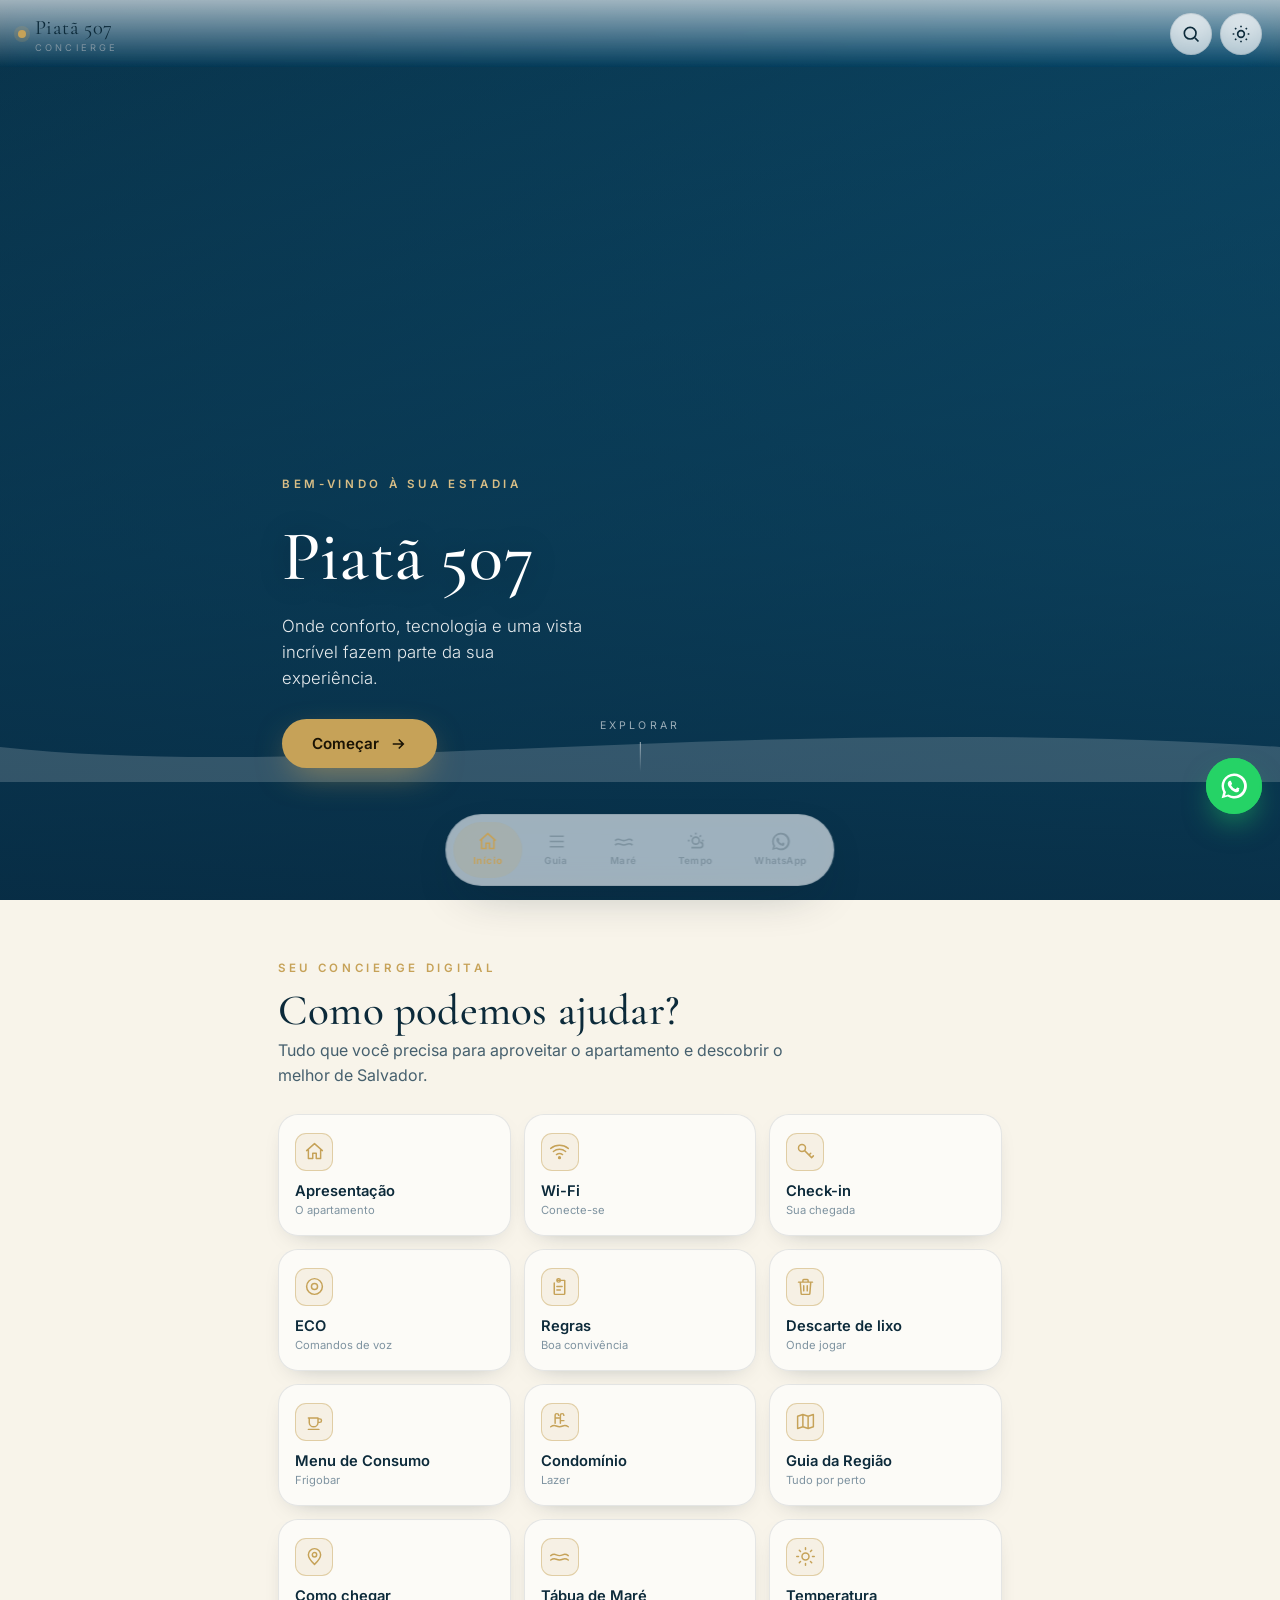
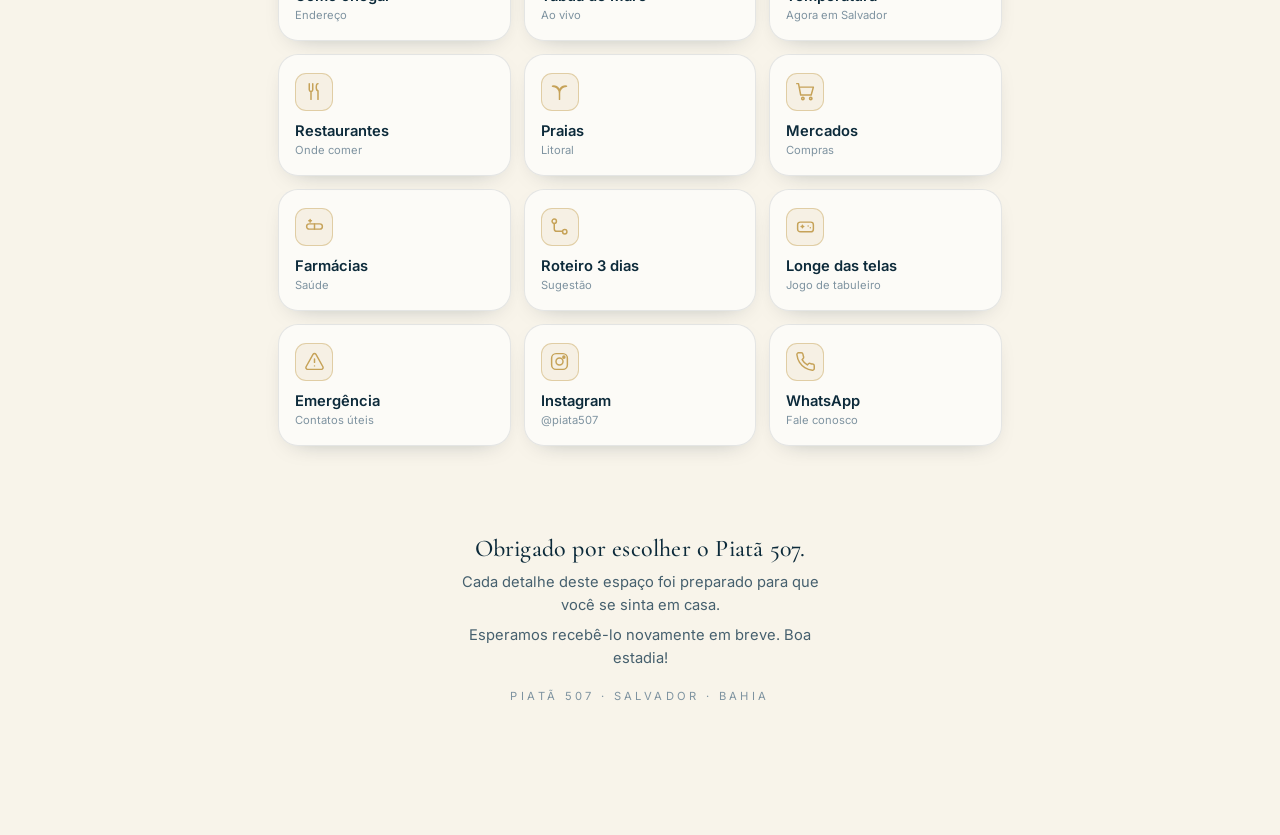
==== commit 8b170a5f: "Add files via upload" ====
--- a/index.html
+++ b/index.html
@@ -575,10 +575,10 @@
    Troque os valores abaixo pelos dados reais antes de publicar.
    ==================================================================== */
 const CONFIG = {
-  whatsapp:   "5571999999999",          // ← número do anfitrião (só dígitos, com 55 + DDD)
+  whatsapp:   "5571991205641",          // número do anfitrião (55 + DDD 71 + 99120-5641)
   pixKey:     "sua-chave-pix-aqui",      // ← chave PIX (telefone, e-mail ou aleatória)
   instagram:  "piata507",                // ← @ do Instagram
-  portaria:   "92",                      // ← ramal/telefone da portaria
+  portaria:   "94",                      // ramal da portaria
   mapsLink:   "https://share.google/cKHPRpxXFHD98Rmuk", // ← localização "Como chegar"
   heroImage:  "",                        // ← (opcional) URL de uma foto p/ o topo. Vazio = gradiente do oceano.
   coords:     { lat: -12.9407, lon: -38.4012 }, // Praia de Piatã, Salvador
@@ -627,6 +627,7 @@
   drop:'<path d="M12 3s6 6.5 6 11a6 6 0 0 1-12 0c0-4.5 6-11 6-11z"/>',
   hot:'<path d="M14 14V5a2 2 0 0 0-4 0v9a4 4 0 1 0 4 0z"/>',
   game:'<rect x="3" y="7" width="18" height="11" rx="3"/><path d="M7 12h3M8.5 10.5v3M15 11.5h.01M17.5 13.5h.01"/>',
+  trash:'<path d="M4 7h16M9 7V5a1 1 0 0 1 1-1h4a1 1 0 0 1 1 1v2M6 7l1 13a1 1 0 0 0 1 1h8a1 1 0 0 0 1-1l1-13M10 11v6M14 11v6"/>',
   utensils:'<path d="M6 3v7a2 2 0 0 0 4 0V3M8 12v9M16 3c-1.5 0-2 2-2 4s.5 4 2 4v10"/>'
 };
 function svg(name,w=22){return `<svg viewBox="0 0 24 24" fill="none" stroke="currentColor" stroke-width="1.7" stroke-linecap="round" stroke-linejoin="round" style="width:${w}px;height:${w}px">${I[name]||''}</svg>`}
@@ -654,13 +655,13 @@
 
 /* Comandos Alexa */
 const ALEXA = [
-  {ic:'music', c:'Alexa, toque uma música', d:'Sua trilha sonora'},
-  {ic:'music', c:'Alexa, momentos',         d:'Clima para namorar'},
-  {ic:'moon',  c:'Alexa, boa noite',        d:'Apaga luzes e TV'},
-  {ic:'home',  c:'Alexa, estou saindo',     d:'Desliga TV, luzes e ar'},
-  {ic:'cloud', c:'Alexa, previsão do tempo',d:'Como estará o dia'},
-  {ic:'volume',c:'Alexa, volume 1 / 2 / 3', d:'Ajusta o som'},
-  {ic:'stop',  c:'Alexa, stop',             d:'Para tudo'},
+  {ic:'music', c:'ECO, toque uma música', d:'Sua trilha sonora'},
+  {ic:'music', c:'ECO, momentos',         d:'Clima para namorar'},
+  {ic:'moon',  c:'ECO, boa noite',        d:'Apaga luzes e TV'},
+  {ic:'home',  c:'ECO, estou saindo',     d:'Desliga TV, luzes e ar'},
+  {ic:'cloud', c:'ECO, previsão do tempo',d:'Como estará o dia'},
+  {ic:'volume',c:'ECO, volume 1 / 2 / 3', d:'Ajusta o som'},
+  {ic:'stop',  c:'ECO, stop',             d:'Para tudo'},
 ];
 
 /* Restaurantes (clássicos de Salvador — abre no Google Maps) */
@@ -730,8 +731,9 @@
   {id:'apresentacao', ic:'home',  label:'Apresentação', sub:'O apartamento'},
   {id:'wifi',         ic:'wifi',  label:'Wi-Fi',        sub:'Conecte-se'},
   {id:'checkin',      ic:'key',   label:'Check-in',     sub:'Sua chegada'},
-  {id:'alexa',        ic:'alexa', label:'Alexa',        sub:'Comandos de voz'},
+  {id:'alexa',        ic:'alexa', label:'ECO',          sub:'Comandos de voz'},
   {id:'regras',       ic:'rules', label:'Regras',       sub:'Boa convivência'},
+  {id:'lixo',         ic:'trash', label:'Descarte de lixo', sub:'Onde jogar'},
   {id:'consumo',      ic:'cup',   label:'Menu de Consumo', sub:'Frigobar'},
   {id:'condominio',   ic:'pool',  label:'Condomínio',   sub:'Lazer'},
   {id:'guia',         ic:'map',   label:'Guia da Região', sub:'Tudo por perto'},
@@ -805,7 +807,7 @@
     <a class="btn wa block" href="${wa('Olá! Estou hospedado no Piatã 507. Acabei de chegar para o check-in.')}" target="_blank" rel="noopener">${svg('phone',17)} Avisar que cheguei</a>`,
 
   alexa:()=>`
-    ${head('Assistente de voz','Alexa','É só pedir. A Alexa cuida da música, das luzes, do clima e muito mais.')}
+    ${head('Assistente de voz','ECO','É só pedir. A ECO cuida da música, das luzes, do clima e muito mais.')}
     <div class="alexa-grid">
       ${ALEXA.map(a=>`<div class="alexa-cmd"><div class="a-ic">${svg(a.ic,18)}</div><div><q>${a.c}</q><small>${a.d}</small></div></div>`).join('')}
     </div>`,
@@ -818,11 +820,20 @@
       <p>· Não esquecer carregadores nas tomadas</p>
       <p>· Fechar as janelas sempre que o ar estiver ligado</p>
     </div>
+    <div class="note"><b>Importante:</b> não desligue a régua de tomada ao lado da TV — ela deve permanecer sempre ligada.</div>
     <div class="card"><h3>Para manter tudo em ordem</h3>
       <p>· Não deixe roupas molhadas sobre camas ou sofá — use o varal</p>
       <p>· Após as 21h, evite som alto</p>
       <p>· Não é permitido pets nem visitantes não cadastrados</p>
     </div>`,
+
+  lixo:()=>`
+    ${head('Praticidade','Descarte de lixo','Onde deixar o lixo durante a sua estadia.')}
+    <div class="card gold">
+      <h3>Como descartar</h3>
+      <p>No elevador, aperte o botão <b>G</b>. A saída fica na <b>garagem do subsolo</b>, onde ficam as lixeiras do condomínio.</p>
+    </div>
+    <div class="row"><div class="r-ic">${svg('trash',18)}</div><div class="r-main"><b>Elevador → botão G</b><span>Garagem do subsolo</span></div></div>`,
 
   consumo:()=>`
     ${head('Frigobar','Menu de consumo','Sirva-se à vontade. Pague apenas o que consumir, com toda a comodidade.')}
